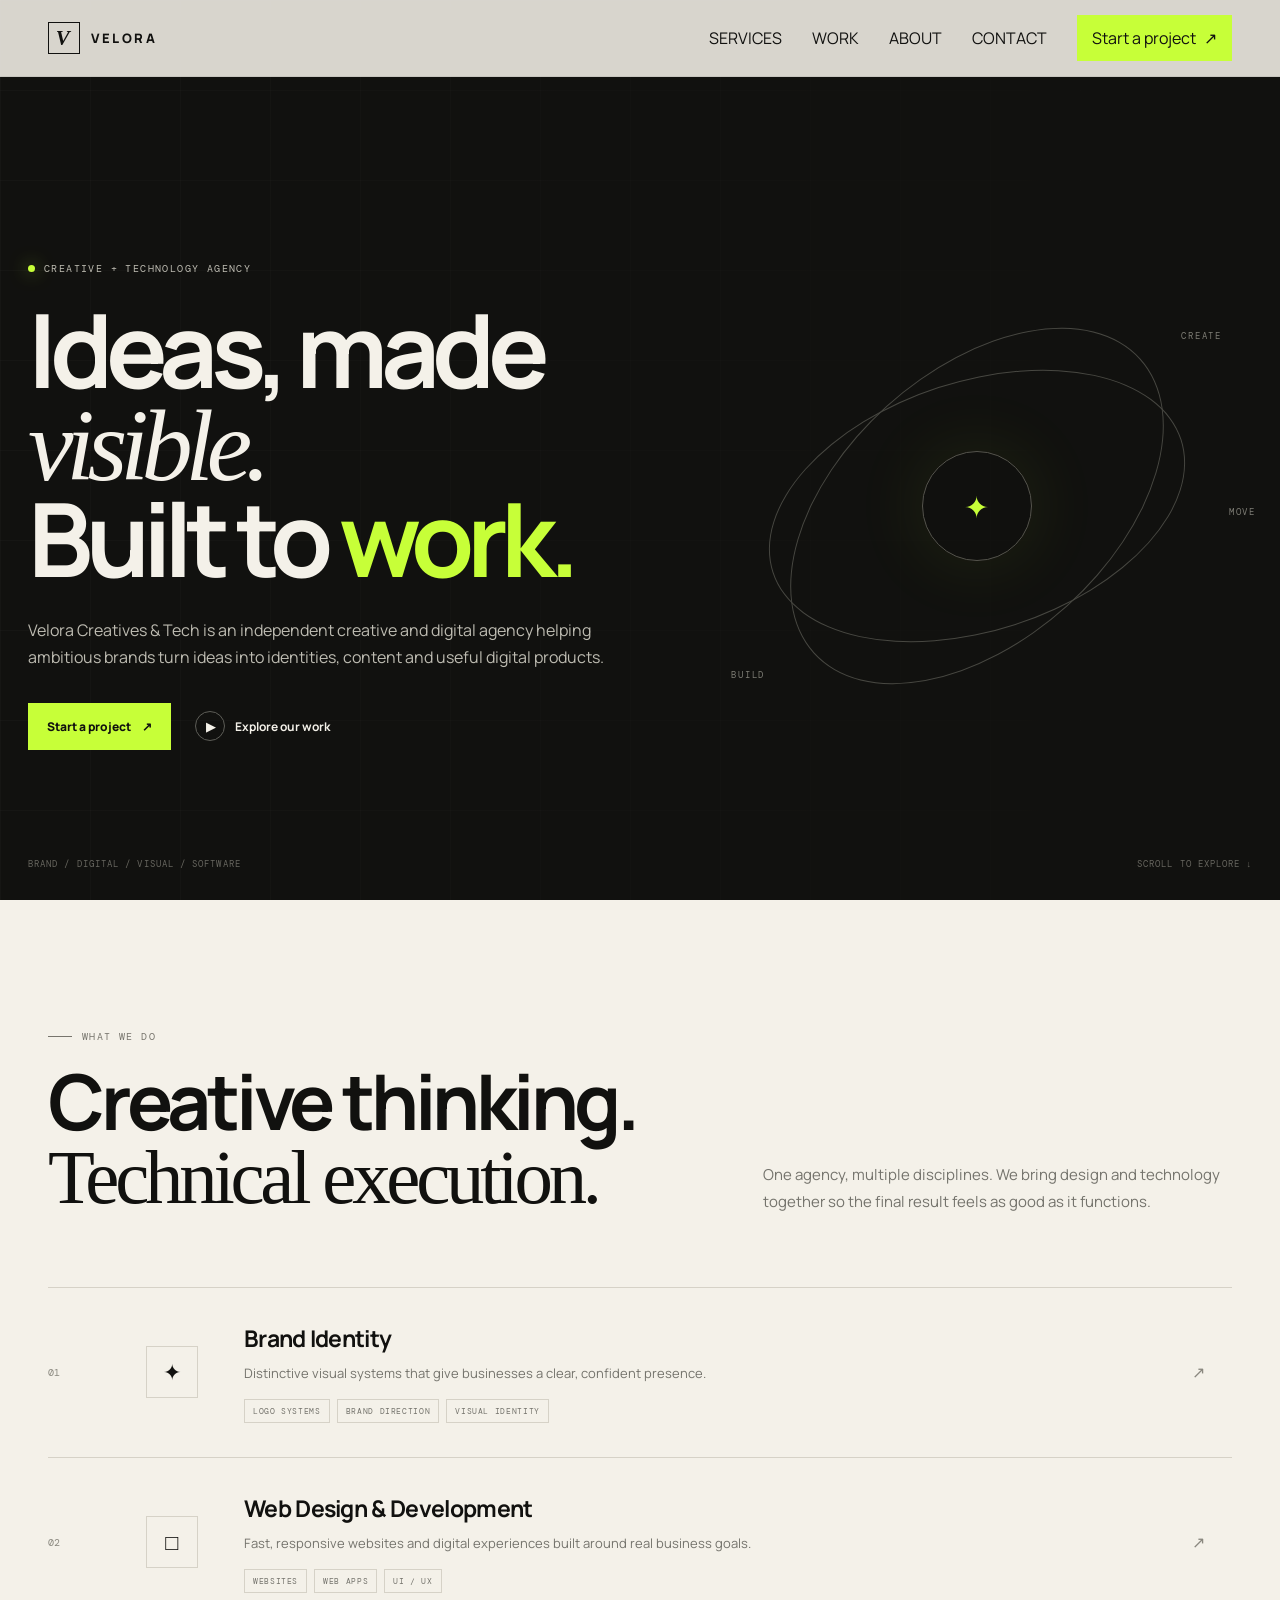
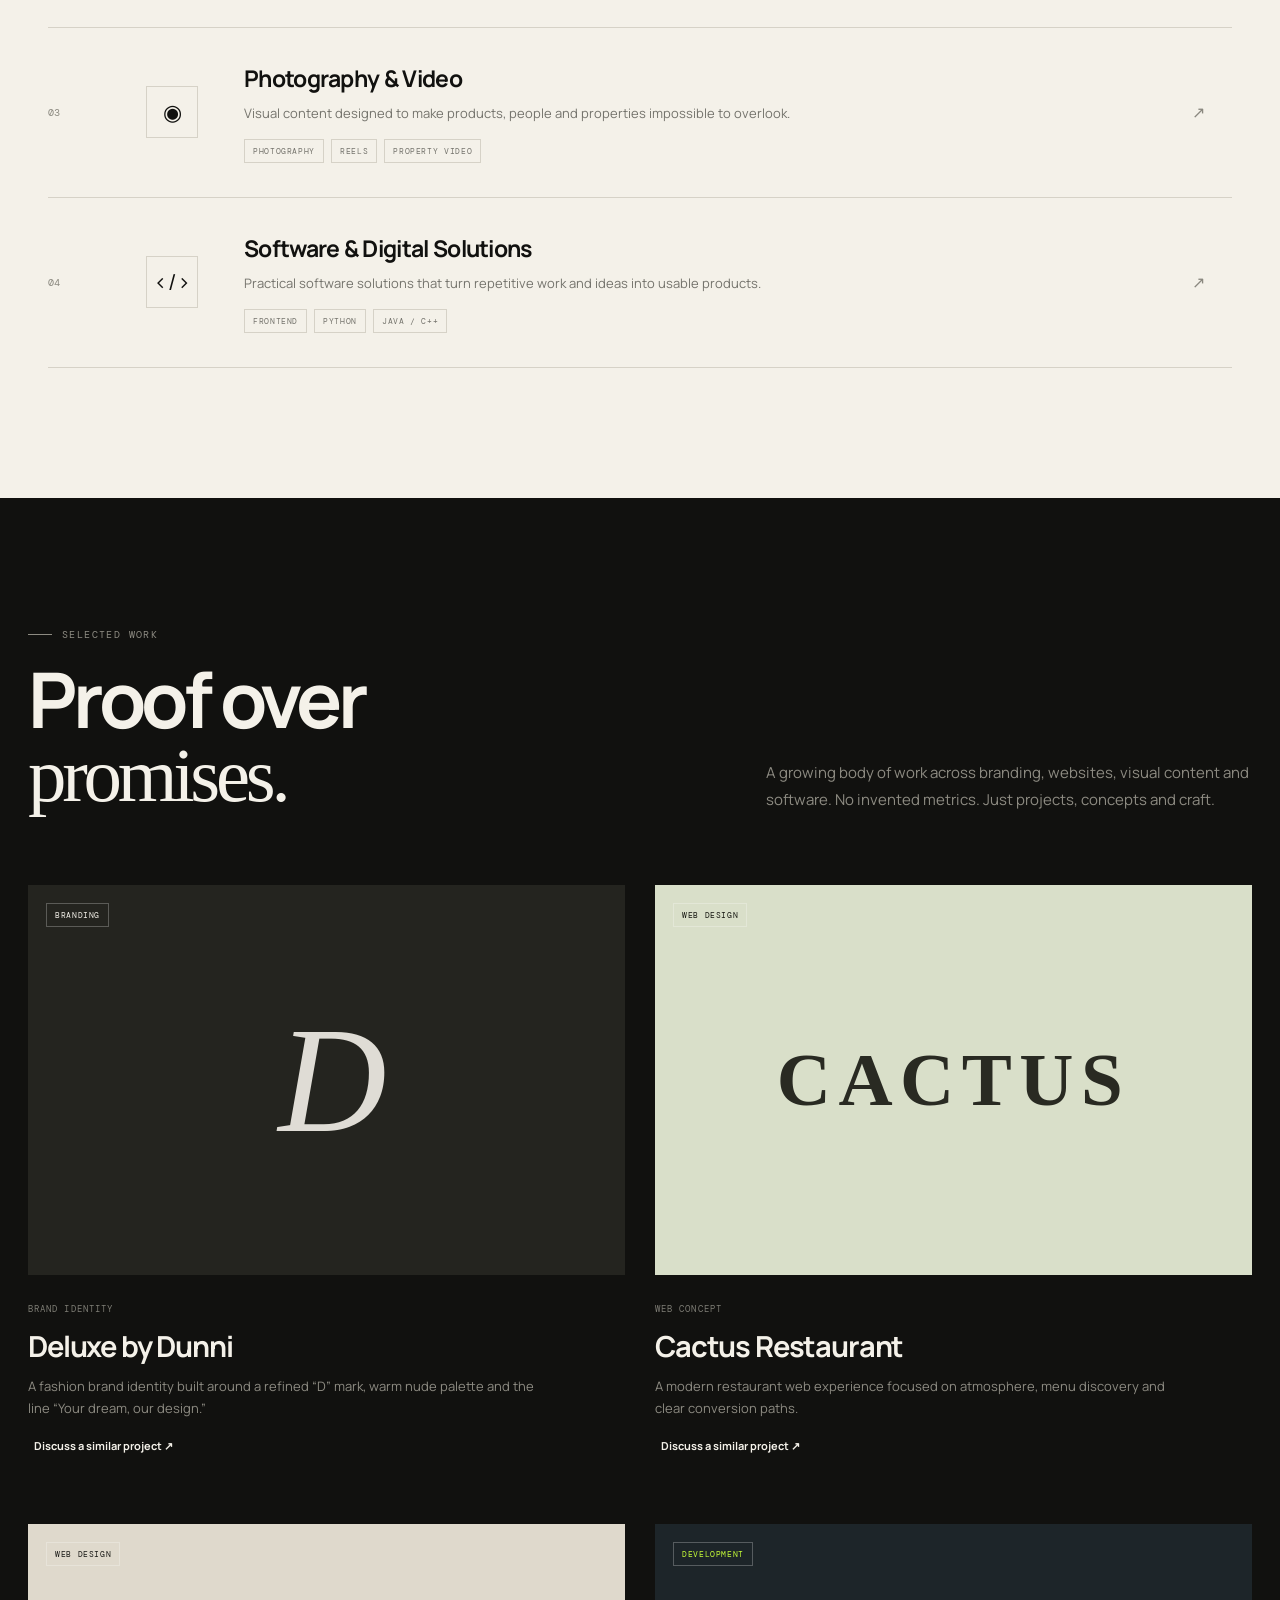
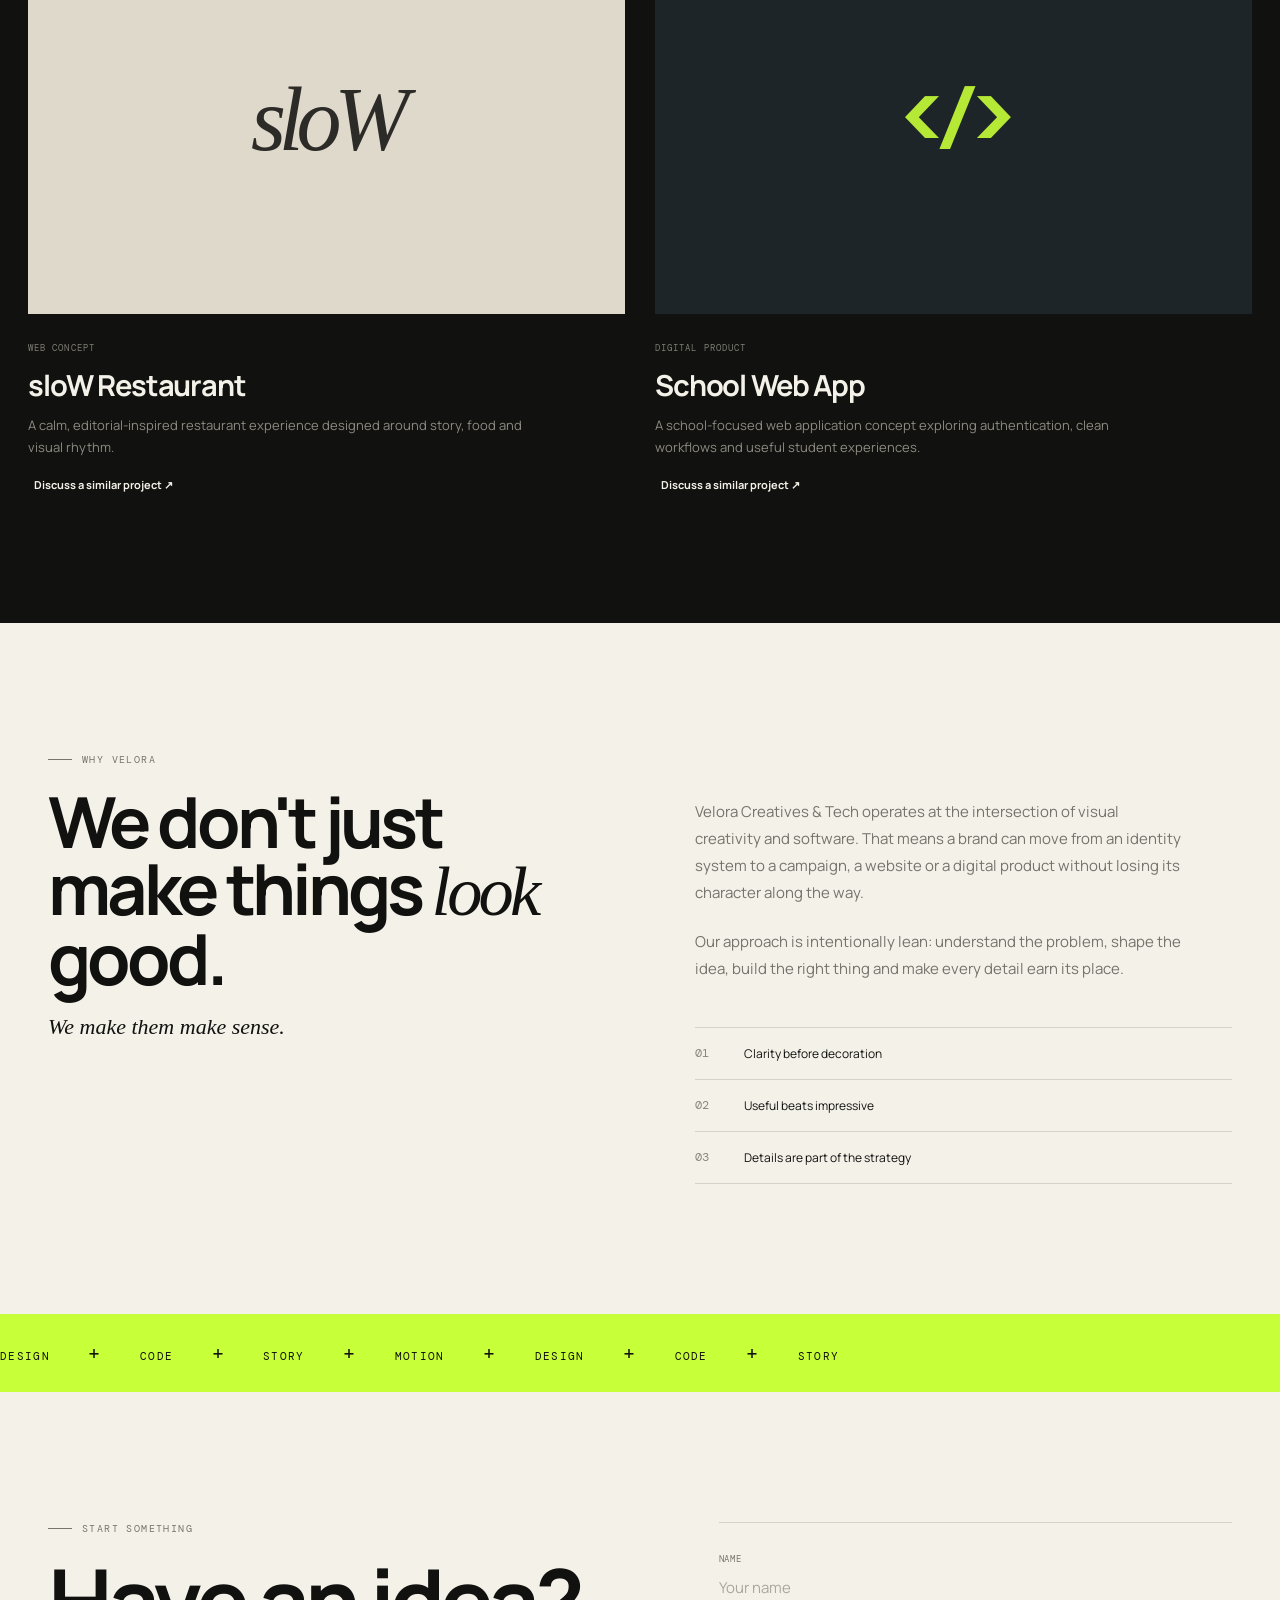
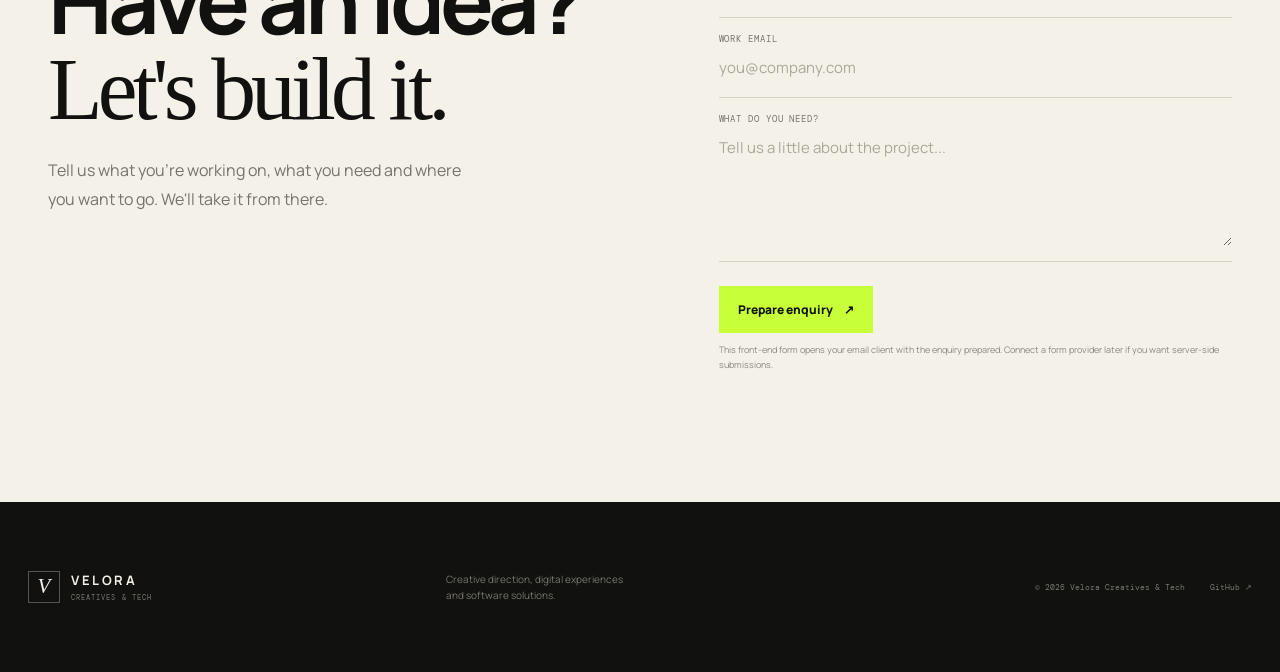
==== index.html @ fe684e00 "Add files via upload" ====
<!doctype html>
<html lang="en">
<head>
<meta charset="utf-8"><meta name="viewport" content="width=device-width,initial-scale=1">
<title>Velora Creatives & Tech — Creative + Digital Agency</title>
<meta name="description" content="Velora Creatives & Tech builds brands, digital experiences, visual content and software that move ideas forward.">
<meta name="theme-color" content="#11110f">
<link rel="icon" href="data:image/svg+xml,%3Csvg xmlns='http://www.w3.org/2000/svg' viewBox='0 0 64 64'%3E%3Crect width='64' height='64' fill='%2311110f'/%3E%3Cpath d='M16 15l16 34 16-34' fill='none' stroke='%23c7ff38' stroke-width='5'/%3E%3C/svg%3E">
<link rel="preconnect" href="https://fonts.googleapis.com"><link rel="preconnect" href="https://fonts.gstatic.com" crossorigin><link href="https://fonts.googleapis.com/css2?family=DM+Mono:wght@400;500&family=Manrope:wght@400;500;600;700;800&display=swap" rel="stylesheet">
<style>
:root{--ink:#11110f;--paper:#f4f1e9;--muted:#74736c;--line:#d6d2c7;--accent:#c7ff38;--serif:Georgia,'Times New Roman',serif}*{box-sizing:border-box}html{scroll-behavior:smooth}body{margin:0;background:var(--paper);color:var(--ink);font-family:Manrope,Arial,sans-serif}button,input,textarea{font:inherit}button{cursor:pointer;border:0;background:none;color:inherit}a{color:inherit;text-decoration:none}.nav-wrap{position:fixed;top:0;left:0;right:0;z-index:20;background:rgba(244,241,233,.88);backdrop-filter:blur(16px);border-bottom:1px solid rgba(17,17,15,.08)}.nav{max-width:1240px;margin:auto;height:76px;padding:0 28px;display:flex;align-items:center;justify-content:space-between}.brand{display:flex;align-items:center;gap:11px;font-size:13px;font-weight:800;letter-spacing:.2em}.brand-mark{width:32px;height:32px;border:1.5px solid var(--ink);display:grid;place-items:center;font-family:var(--serif);font-style:italic;font-size:21px;line-height:1}.nav-links{display:flex;align-items:center;gap:30px}.nav-links button{font-size:12px;font-weight:700;color:#45443f}.nav-links button:hover{color:var(--ink)}.nav-cta{display:flex!important;align-items:center;gap:8px;color:var(--ink)!important;background:var(--accent)!important;padding:12px 15px}.menu{display:none}.hero{min-height:100vh;position:relative;overflow:hidden;padding:160px max(28px,calc((100vw - 1240px)/2)) 48px;display:grid;grid-template-columns:1.1fr .9fr;align-items:center;background:var(--ink);color:var(--paper)}.hero-grid{position:absolute;inset:0;opacity:.14;background-image:linear-gradient(rgba(244,241,233,.16) 1px,transparent 1px),linear-gradient(90deg,rgba(244,241,233,.16) 1px,transparent 1px);background-size:90px 90px;mask-image:linear-gradient(to right,black,transparent)}.hero-copy{position:relative;z-index:2;max-width:740px}.eyebrow,.section-label{font-family:'DM Mono',monospace;text-transform:uppercase;font-size:10px;letter-spacing:.14em}.eyebrow{display:flex;align-items:center;gap:9px;margin-bottom:28px;color:#bdbbb1}.live-dot{width:7px;height:7px;background:var(--accent);border-radius:50%;box-shadow:0 0 18px rgba(199,255,56,.65)}h1{font-size:clamp(58px,8vw,118px);line-height:.9;letter-spacing:-.07em;margin:0;font-weight:700}h1 em{font-family:var(--serif);font-weight:400}.hero h1 span{color:var(--accent)}.hero-copy>p{max-width:590px;color:#bdbbb1;font-size:16px;line-height:1.7;margin:32px 0}.hero-actions{display:flex;align-items:center;gap:24px}.button{display:inline-flex;align-items:center;justify-content:center;gap:11px;padding:15px 19px;font-size:12px;font-weight:800}.button.primary{background:var(--accent);color:var(--ink)}.text-button{display:inline-flex;align-items:center;gap:10px;font-size:12px;font-weight:700}.play{width:30px;height:30px;border:1px solid #5d5d57;border-radius:50%;display:grid;place-items:center}.hero-orbit{height:500px;position:relative;display:grid;place-items:center}.orbit{position:absolute;border:1px solid #474741;border-radius:50%;transform:rotate(-18deg)}.orbit-a{width:430px;height:250px}.orbit-b{width:270px;height:440px;transform:rotate(48deg)}.orbit-core{width:110px;height:110px;border:1px solid #55544c;border-radius:50%;display:grid;place-items:center;color:var(--accent);background:rgba(17,17,15,.5);box-shadow:0 0 80px rgba(199,255,56,.09);font-size:30px}.orbit-word{position:absolute;font-family:'DM Mono';font-size:9px;letter-spacing:.2em;color:#7e7d75}.w1{top:74px;right:30px}.w2{bottom:75px;left:30px}.w3{top:50%;right:-4px}.hero-bottom{position:absolute;bottom:30px;left:max(28px,calc((100vw - 1240px)/2));right:max(28px,calc((100vw - 1240px)/2));display:flex;justify-content:space-between;color:#67665f;font-family:'DM Mono';font-size:9px;text-transform:uppercase;letter-spacing:.12em}.section{max-width:1240px;margin:auto;padding:130px 28px}.section-label{display:flex;align-items:center;gap:10px;color:#77756d;margin-bottom:22px}.section-label span{display:inline-block;width:24px;height:1px;background:currentColor}.section-head{display:grid;grid-template-columns:1.15fr .85fr;gap:80px;align-items:end;margin-bottom:72px}.section h2{font-size:clamp(48px,6vw,82px);line-height:.95;letter-spacing:-.055em;margin:0;font-weight:700}.section h2 span{font-family:var(--serif);font-weight:400}.section-head>p,.about-copy>p{color:var(--muted);font-size:15px;line-height:1.8;max-width:490px;margin:0}.service-list{border-top:1px solid var(--line)}.service{min-height:170px;border-bottom:1px solid var(--line);display:grid;grid-template-columns:70px 70px 1fr 40px;gap:28px;align-items:center;transition:padding .3s ease}.service:hover{padding-left:14px}.service-num{font-family:'DM Mono';font-size:10px;color:#8a887f}.service-icon{width:52px;height:52px;border:1px solid var(--line);display:grid;place-items:center;font-size:22px}.service-main h3{font-size:23px;margin:0 0 9px;letter-spacing:-.03em}.service-main p{font-size:13px;color:var(--muted);margin:0 0 15px;max-width:650px;line-height:1.6}.tags{display:flex;flex-wrap:wrap;gap:7px}.tags span,.project-label{font-family:'DM Mono';font-size:8px;text-transform:uppercase;letter-spacing:.08em;border:1px solid var(--line);padding:6px 8px;color:#74736c}.service-arrow{color:#8a887f}.work{background:var(--ink);color:var(--paper);max-width:none;padding-left:max(28px,calc((100vw - 1240px)/2));padding-right:max(28px,calc((100vw - 1240px)/2))}.work .section-label{color:#8d8b82}.work .section-head>p{color:#8d8b82}.project-grid{display:grid;grid-template-columns:1fr 1fr;gap:70px 30px}.project-visual{height:390px;position:relative;display:grid;place-items:center;overflow:hidden;background:#24241f}.p2 .project-visual{background:#d9dfc9;color:#161711}.p3 .project-visual{background:#dfd9cc;color:#191916}.p4 .project-visual{background:#1d2529;color:var(--accent)}.project-visual-inner{font-size:90px;font-weight:800;letter-spacing:-.08em;opacity:.9}.p1 .project-visual-inner{font-family:var(--serif);font-style:italic;font-weight:400;font-size:150px}.p2 .project-visual-inner{font-family:var(--serif);font-size:75px;letter-spacing:.1em}.p3 .project-visual-inner{font-family:var(--serif);font-weight:400;font-style:italic}.p4 .project-visual-inner{font-family:'DM Mono';font-size:70px}.project-label{position:absolute;left:18px;top:18px;border-color:rgba(255,255,255,.25);color:inherit}.project-info{padding-top:20px}.project-info>span{font-family:'DM Mono';font-size:9px;color:#7e7d75;text-transform:uppercase;letter-spacing:.12em}.project-info h3{font-size:29px;letter-spacing:-.04em;margin:9px 0}.project-info p{color:#8d8b82;max-width:510px;line-height:1.7;font-size:13px;margin:0 0 18px}.project-info button{display:flex;align-items:center;gap:8px;color:var(--paper);font-size:11px;font-weight:700}.about{display:grid;grid-template-columns:1fr 1fr;gap:110px;align-items:start}.about-statement h2{font-size:clamp(45px,5.5vw,75px)}.about-statement h2 i{font-family:var(--serif);font-weight:400}.about-statement>p{font-size:22px;margin:22px 0;font-family:var(--serif);font-style:italic}.about-copy{padding-top:45px}.about-copy>p{margin-bottom:22px}.principles{margin-top:45px;border-top:1px solid var(--line)}.principles div{display:flex;gap:35px;padding:17px 0;border-bottom:1px solid var(--line);font-size:12px}.principles b{font-family:'DM Mono';font-weight:400;color:#89877e}.manifesto{overflow:hidden;background:var(--accent);padding:26px 0}.manifesto-track{white-space:nowrap;font-family:'DM Mono';font-size:11px;letter-spacing:.12em;word-spacing:10px}.manifesto-track span{font-size:20px;margin:0 20px}.contact{display:grid;grid-template-columns:1fr .9fr;gap:100px}.contact h2{font-size:clamp(58px,7vw,98px)}.contact>div>p{color:var(--muted);max-width:440px;line-height:1.8;margin-top:25px}.contact-form{border-top:1px solid var(--line);padding-top:15px}.contact-form label{display:block;font-family:'DM Mono';font-size:9px;text-transform:uppercase;letter-spacing:.1em;color:#77756d;padding:15px 0;border-bottom:1px solid var(--line)}.contact-form input,.contact-form textarea{display:block;width:100%;background:transparent;border:0;outline:0;padding:12px 0 4px;color:var(--ink);font-family:Manrope;font-size:15px;resize:vertical}.contact-form input::placeholder,.contact-form textarea::placeholder{color:#aaa79d}.submit{margin-top:24px}.success{padding:60px 0}.success-icon{width:50px;height:50px;border:1px solid var(--line);display:grid;place-items:center;margin-bottom:25px}.success h3{font-size:26px;margin:0 0 10px}.success p{color:var(--muted);font-size:13px;line-height:1.7;margin-bottom:22px}.footer{background:var(--ink);color:var(--paper);min-height:170px;padding:35px max(28px,calc((100vw - 1240px)/2));display:grid;grid-template-columns:1fr 1fr 1fr;align-items:center;gap:30px}.footer-brand{display:flex;align-items:center;gap:11px}.footer-brand strong{display:block;font-size:13px;letter-spacing:.2em}.footer-brand small{display:block;color:#77756d;font-family:'DM Mono';font-size:7px;letter-spacing:.15em;margin-top:4px}.footer .brand-mark{border-color:#55544d}.footer p{font-size:10px;line-height:1.6;color:#77756d}.footer-right{display:flex;align-items:center;justify-content:flex-end;gap:25px;font-family:'DM Mono';font-size:8px;color:#77756d}.footer-right a{display:grid;place-items:center}.arrow{display:inline-block;transform:translateY(1px)}
@media(max-width:850px){.nav{height:68px}.nav-links{display:none;position:absolute;top:68px;left:0;right:0;background:var(--paper);padding:22px 28px;border-bottom:1px solid var(--line);flex-direction:column;align-items:flex-start;gap:20px}.nav-links.open{display:flex}.menu{display:block;font-size:22px}.hero{grid-template-columns:1fr;padding-top:145px;min-height:850px}.hero-orbit{position:absolute;right:-130px;top:280px;opacity:.65;transform:scale(.7)}.hero-copy{max-width:650px}.hero-bottom{bottom:18px}.section-head,.about,.contact{grid-template-columns:1fr;gap:40px}.section{padding-top:90px;padding-bottom:90px}.service{grid-template-columns:40px 55px 1fr;gap:15px;padding:25px 0}.service-arrow{display:none}.project-grid{grid-template-columns:1fr;gap:50px}.project-visual{height:330px}.footer{grid-template-columns:1fr;gap:20px}.footer-right{justify-content:flex-start}.hero h1{font-size:clamp(58px,15vw,88px)}}
@media(max-width:520px){.hero-copy>p{font-size:14px}.hero-actions{align-items:flex-start;flex-direction:column}.service-main h3{font-size:20px}.service-main p{font-size:12px}.section h2{font-size:48px}.project-visual{height:270px}}
</style></head>
<body>
<header class="nav-wrap"><nav class="nav"><a class="brand" href="#top" aria-label="Velora home"><span class="brand-mark">V</span><span>VELORA</span></a><div class="nav-links" id="navLinks"><a href="#services">SERVICES</a><a href="#work">WORK</a><a href="#about">ABOUT</a><a href="#contact">CONTACT</a><a class="nav-cta" href="#contact">Start a project <span>↗</span></a></div><button class="menu" id="menu" aria-label="Toggle navigation" aria-expanded="false">☰</button></nav></header>
<section id="top" class="hero"><div class="hero-grid"></div><div class="hero-copy"><div class="eyebrow"><span class="live-dot"></span> Creative + technology agency</div><h1>Ideas, made <em>visible.</em><br>Built to <span>work.</span></h1><p>Velora Creatives & Tech is an independent creative and digital agency helping ambitious brands turn ideas into identities, content and useful digital products.</p><div class="hero-actions"><a class="button primary" href="#contact">Start a project <span>↗</span></a><a class="text-button" href="#work"><span class="play">▶</span> Explore our work</a></div></div><div class="hero-orbit" aria-hidden="true"><div class="orbit orbit-a"></div><div class="orbit orbit-b"></div><div class="orbit-core">✦</div><span class="orbit-word w1">CREATE</span><span class="orbit-word w2">BUILD</span><span class="orbit-word w3">MOVE</span></div><div class="hero-bottom"><span>Brand / Digital / Visual / Software</span><span>Scroll to explore ↓</span></div></section>
<section id="services" class="section services"><div class="section-head"><div><div class="section-label"><span></span>What we do</div><h2>Creative thinking.<br><span>Technical execution.</span></h2></div><p>One agency, multiple disciplines. We bring design and technology together so the final result feels as good as it functions.</p></div><div class="service-list"><article class="service"><div class="service-num">01</div><div class="service-icon">✦</div><div class="service-main"><h3>Brand Identity</h3><p>Distinctive visual systems that give businesses a clear, confident presence.</p><div class="tags"><span>Logo systems</span><span>Brand direction</span><span>Visual identity</span></div></div><span class="service-arrow">↗</span></article><article class="service"><div class="service-num">02</div><div class="service-icon">□</div><div class="service-main"><h3>Web Design & Development</h3><p>Fast, responsive websites and digital experiences built around real business goals.</p><div class="tags"><span>Websites</span><span>Web apps</span><span>UI / UX</span></div></div><span class="service-arrow">↗</span></article><article class="service"><div class="service-num">03</div><div class="service-icon">◉</div><div class="service-main"><h3>Photography & Video</h3><p>Visual content designed to make products, people and properties impossible to overlook.</p><div class="tags"><span>Photography</span><span>Reels</span><span>Property video</span></div></div><span class="service-arrow">↗</span></article><article class="service"><div class="service-num">04</div><div class="service-icon">&lt;/&gt;</div><div class="service-main"><h3>Software & Digital Solutions</h3><p>Practical software solutions that turn repetitive work and ideas into usable products.</p><div class="tags"><span>Frontend</span><span>Python</span><span>Java / C++</span></div></div><span class="service-arrow">↗</span></article></div></section>
<section id="work" class="section work"><div class="section-head"><div><div class="section-label"><span></span>Selected work</div><h2>Proof over<br><span>promises.</span></h2></div><p>A growing body of work across branding, websites, visual content and software. No invented metrics. Just projects, concepts and craft.</p></div><div class="project-grid"><article class="project p1"><div class="project-visual"><div class="project-visual-inner">D</div><span class="project-label">Branding</span></div><div class="project-info"><span>Brand Identity</span><h3>Deluxe by Dunni</h3><p>A fashion brand identity built around a refined “D” mark, warm nude palette and the line “Your dream, our design.”</p><button data-contact>Discuss a similar project ↗</button></div></article><article class="project p2"><div class="project-visual"><div class="project-visual-inner">CACTUS</div><span class="project-label">Web design</span></div><div class="project-info"><span>Web Concept</span><h3>Cactus Restaurant</h3><p>A modern restaurant web experience focused on atmosphere, menu discovery and clear conversion paths.</p><button data-contact>Discuss a similar project ↗</button></div></article><article class="project p3"><div class="project-visual"><div class="project-visual-inner">sloW</div><span class="project-label">Web design</span></div><div class="project-info"><span>Web Concept</span><h3>sloW Restaurant</h3><p>A calm, editorial-inspired restaurant experience designed around story, food and visual rhythm.</p><button data-contact>Discuss a similar project ↗</button></div></article><article class="project p4"><div class="project-visual"><div class="project-visual-inner">&lt;/&gt;</div><span class="project-label">Development</span></div><div class="project-info"><span>Digital Product</span><h3>School Web App</h3><p>A school-focused web application concept exploring authentication, clean workflows and useful student experiences.</p><button data-contact>Discuss a similar project ↗</button></div></article></div></section>
<section id="about" class="section about"><div class="about-statement"><div class="section-label"><span></span>Why Velora</div><h2>We don't just make things <i>look</i> good.</h2><p>We make them make sense.</p></div><div class="about-copy"><p>Velora Creatives & Tech operates at the intersection of visual creativity and software. That means a brand can move from an identity system to a campaign, a website or a digital product without losing its character along the way.</p><p>Our approach is intentionally lean: understand the problem, shape the idea, build the right thing and make every detail earn its place.</p><div class="principles"><div><b>01</b><span>Clarity before decoration</span></div><div><b>02</b><span>Useful beats impressive</span></div><div><b>03</b><span>Details are part of the strategy</span></div></div></div></section>
<section class="manifesto"><div class="manifesto-track">DESIGN <span>+</span> CODE <span>+</span> STORY <span>+</span> MOTION <span>+</span> DESIGN <span>+</span> CODE <span>+</span> STORY</div></section>
<section id="contact" class="section contact"><div><div class="section-label"><span></span>Start something</div><h2>Have an idea?<br><span>Let's build it.</span></h2><p>Tell us what you're working on, what you need and where you want to go. We'll take it from there.</p></div><form class="contact-form" id="contactForm"><label>Name<input required name="name" placeholder="Your name"></label><label>Work email<input required type="email" name="email" placeholder="you@company.com"></label><label>What do you need?<textarea required name="message" rows="5" placeholder="Tell us a little about the project..."></textarea></label><button class="button primary submit" type="submit">Prepare enquiry <span>↗</span></button><small style="display:block;color:#8b8980;font-size:9px;line-height:1.6;margin-top:10px">This front-end form opens your email client with the enquiry prepared. Connect a form provider later if you want server-side submissions.</small></form></section>
<footer class="footer"><div class="footer-brand"><span class="brand-mark">V</span><div><strong>VELORA</strong><small>CREATIVES & TECH</small></div></div><p>Creative direction, digital experiences<br>and software solutions.</p><div class="footer-right"><span>© 2026 Velora Creatives & Tech</span><a href="https://github.com" target="_blank" rel="noreferrer" aria-label="GitHub">GitHub ↗</a></div></footer>
<script>const menu=document.getElementById('menu'),nav=document.getElementById('navLinks');menu.addEventListener('click',()=>{const open=nav.classList.toggle('open');menu.setAttribute('aria-expanded',open)});nav.querySelectorAll('a').forEach(a=>a.addEventListener('click',()=>nav.classList.remove('open')));document.querySelectorAll('[data-contact]').forEach(b=>b.addEventListener('click',()=>document.getElementById('contact').scrollIntoView({behavior:'smooth'})));document.getElementById('contactForm').addEventListener('submit',e=>{e.preventDefault();const d=new FormData(e.currentTarget);const subject=encodeURIComponent('Project enquiry — Velora Creatives & Tech');const body=encodeURIComponent(`Name: ${d.get('name')}\nEmail: ${d.get('email')}\n\nProject:\n${d.get('message')}`);window.location.href=`mailto:?subject=${subject}&body=${body}`});</script>
</body></html>
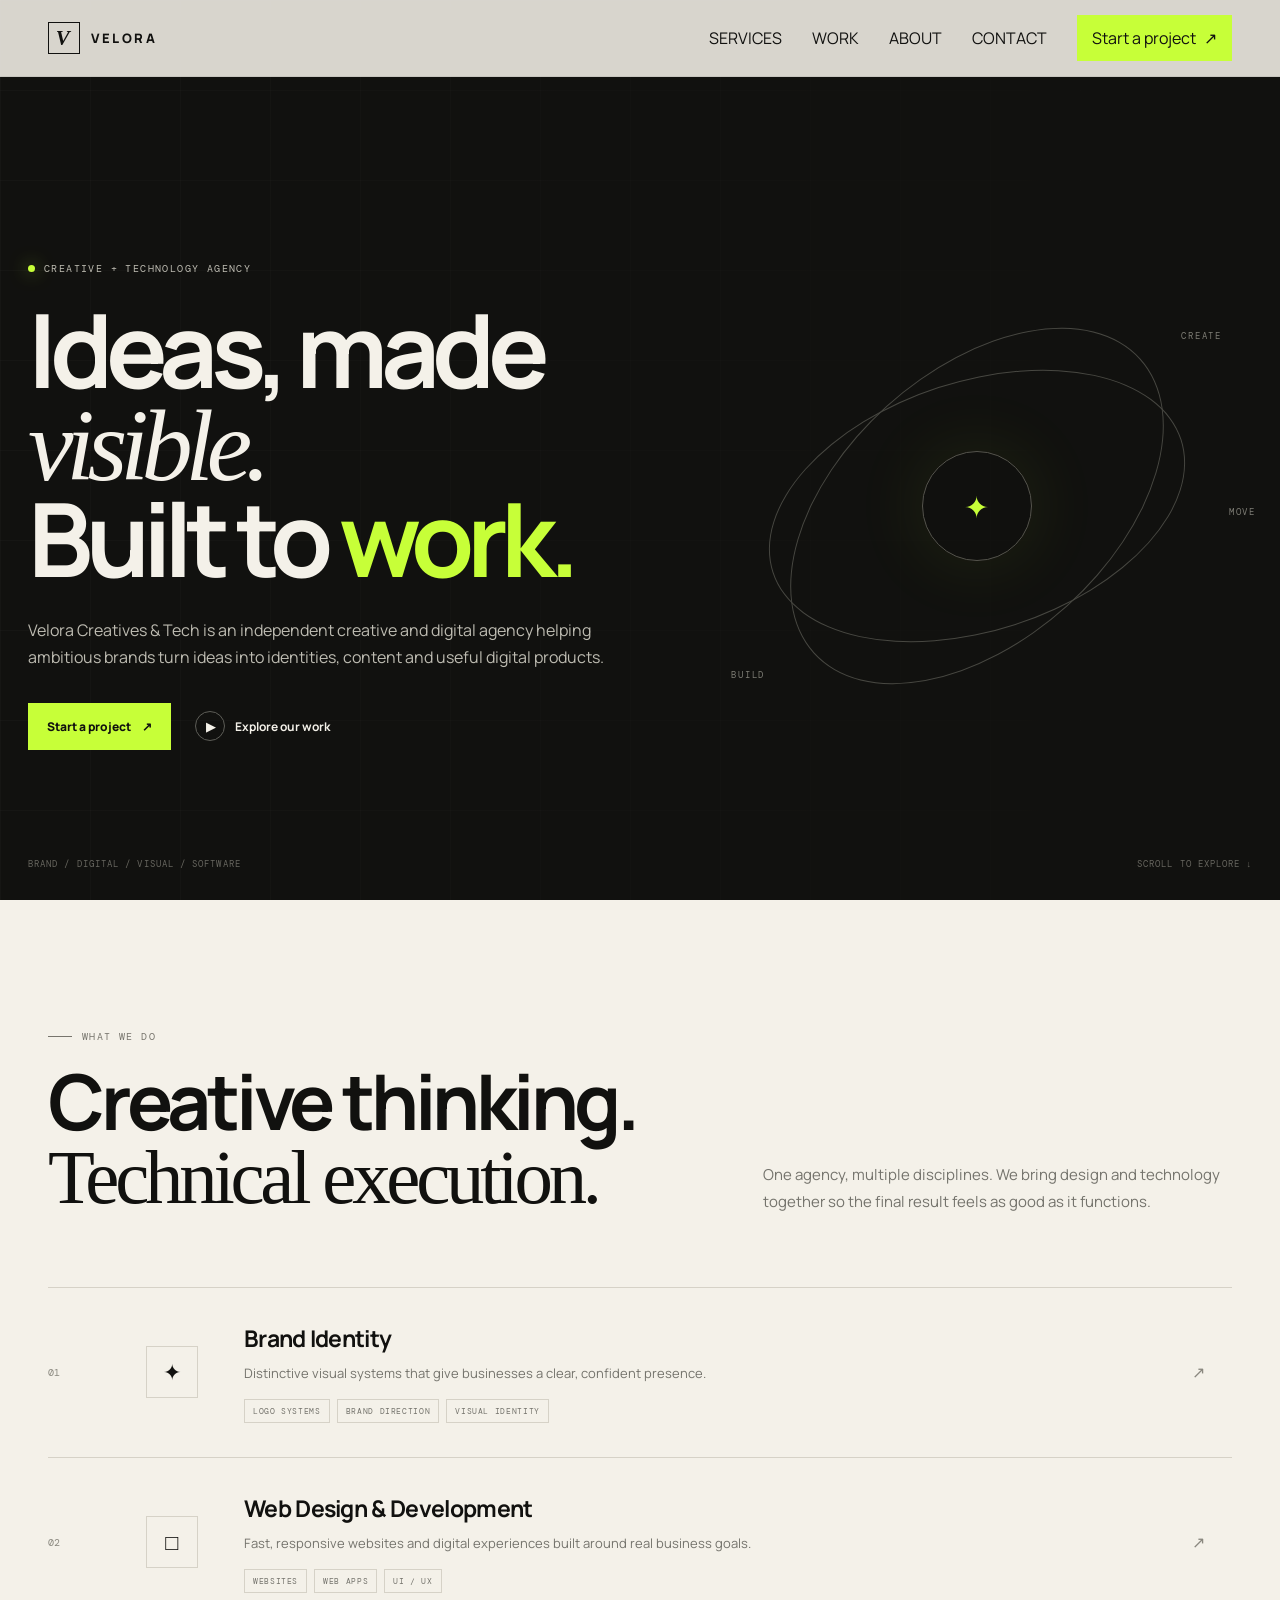
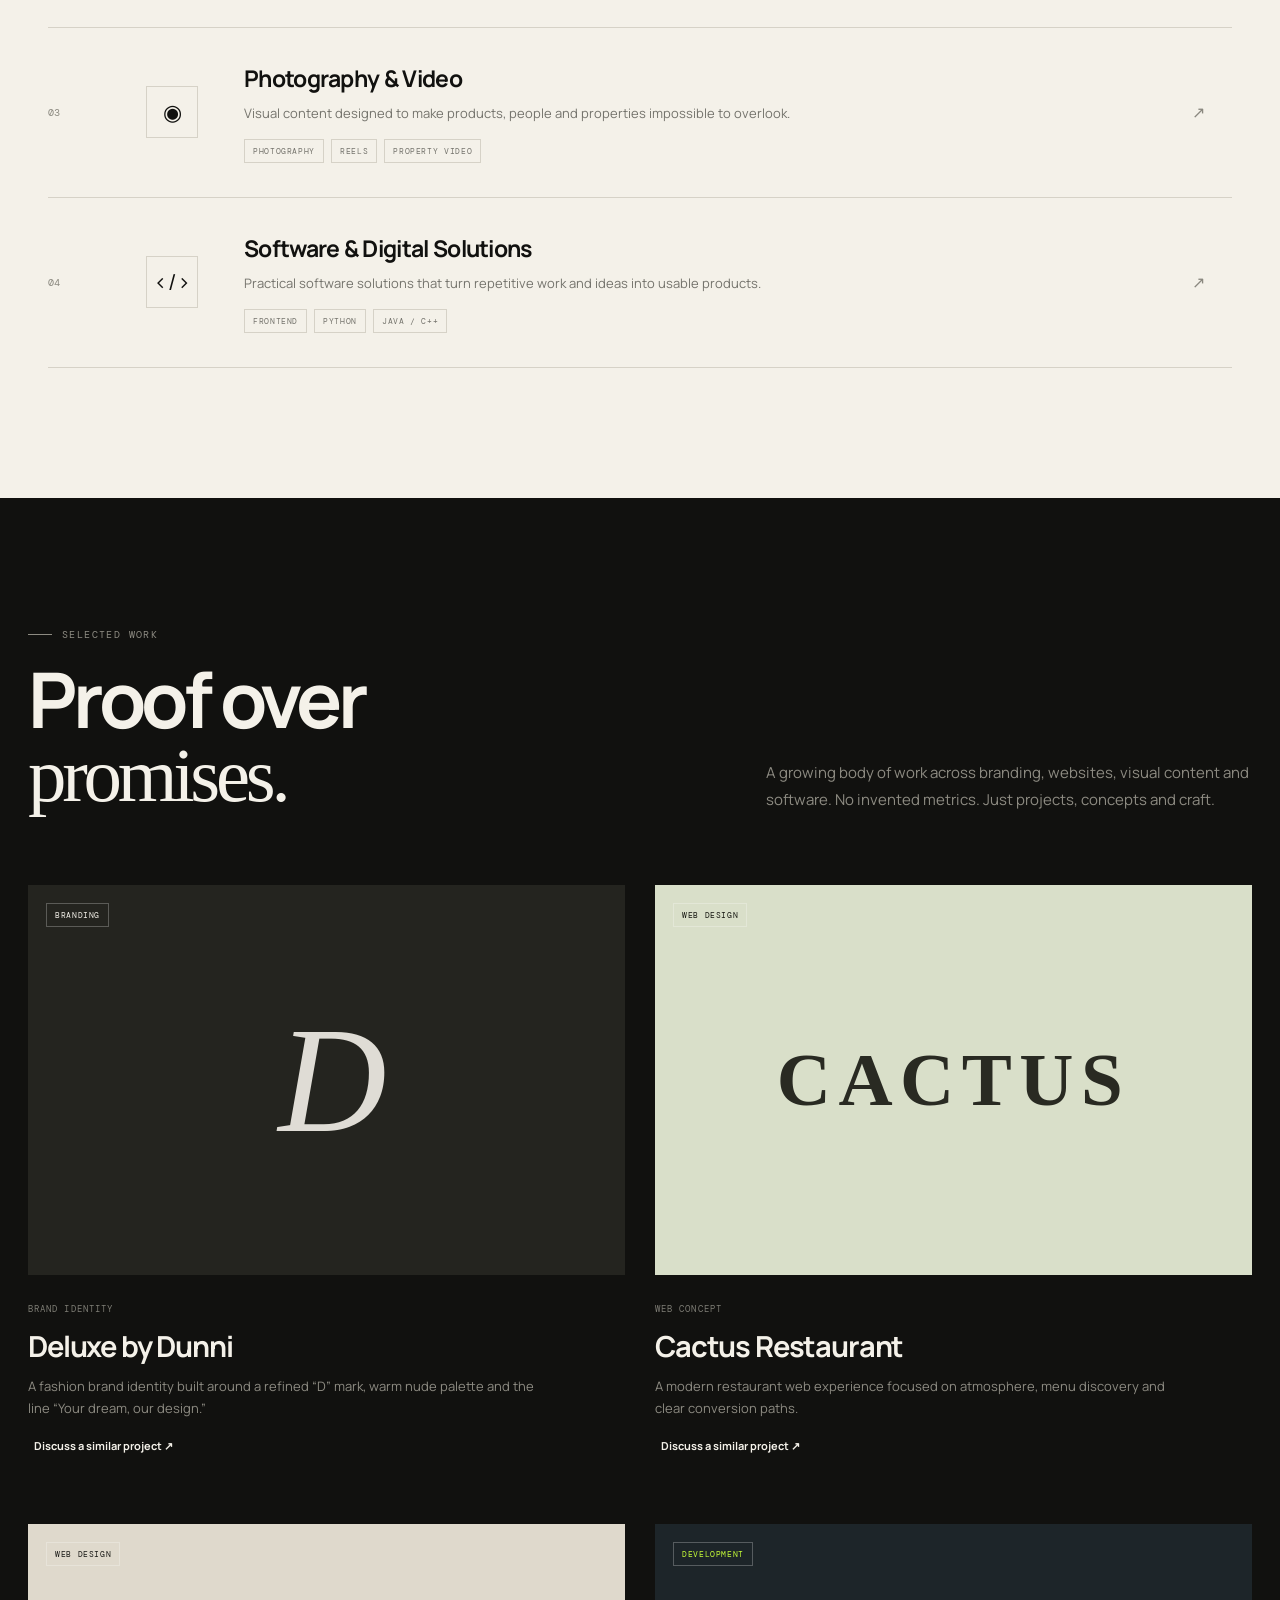
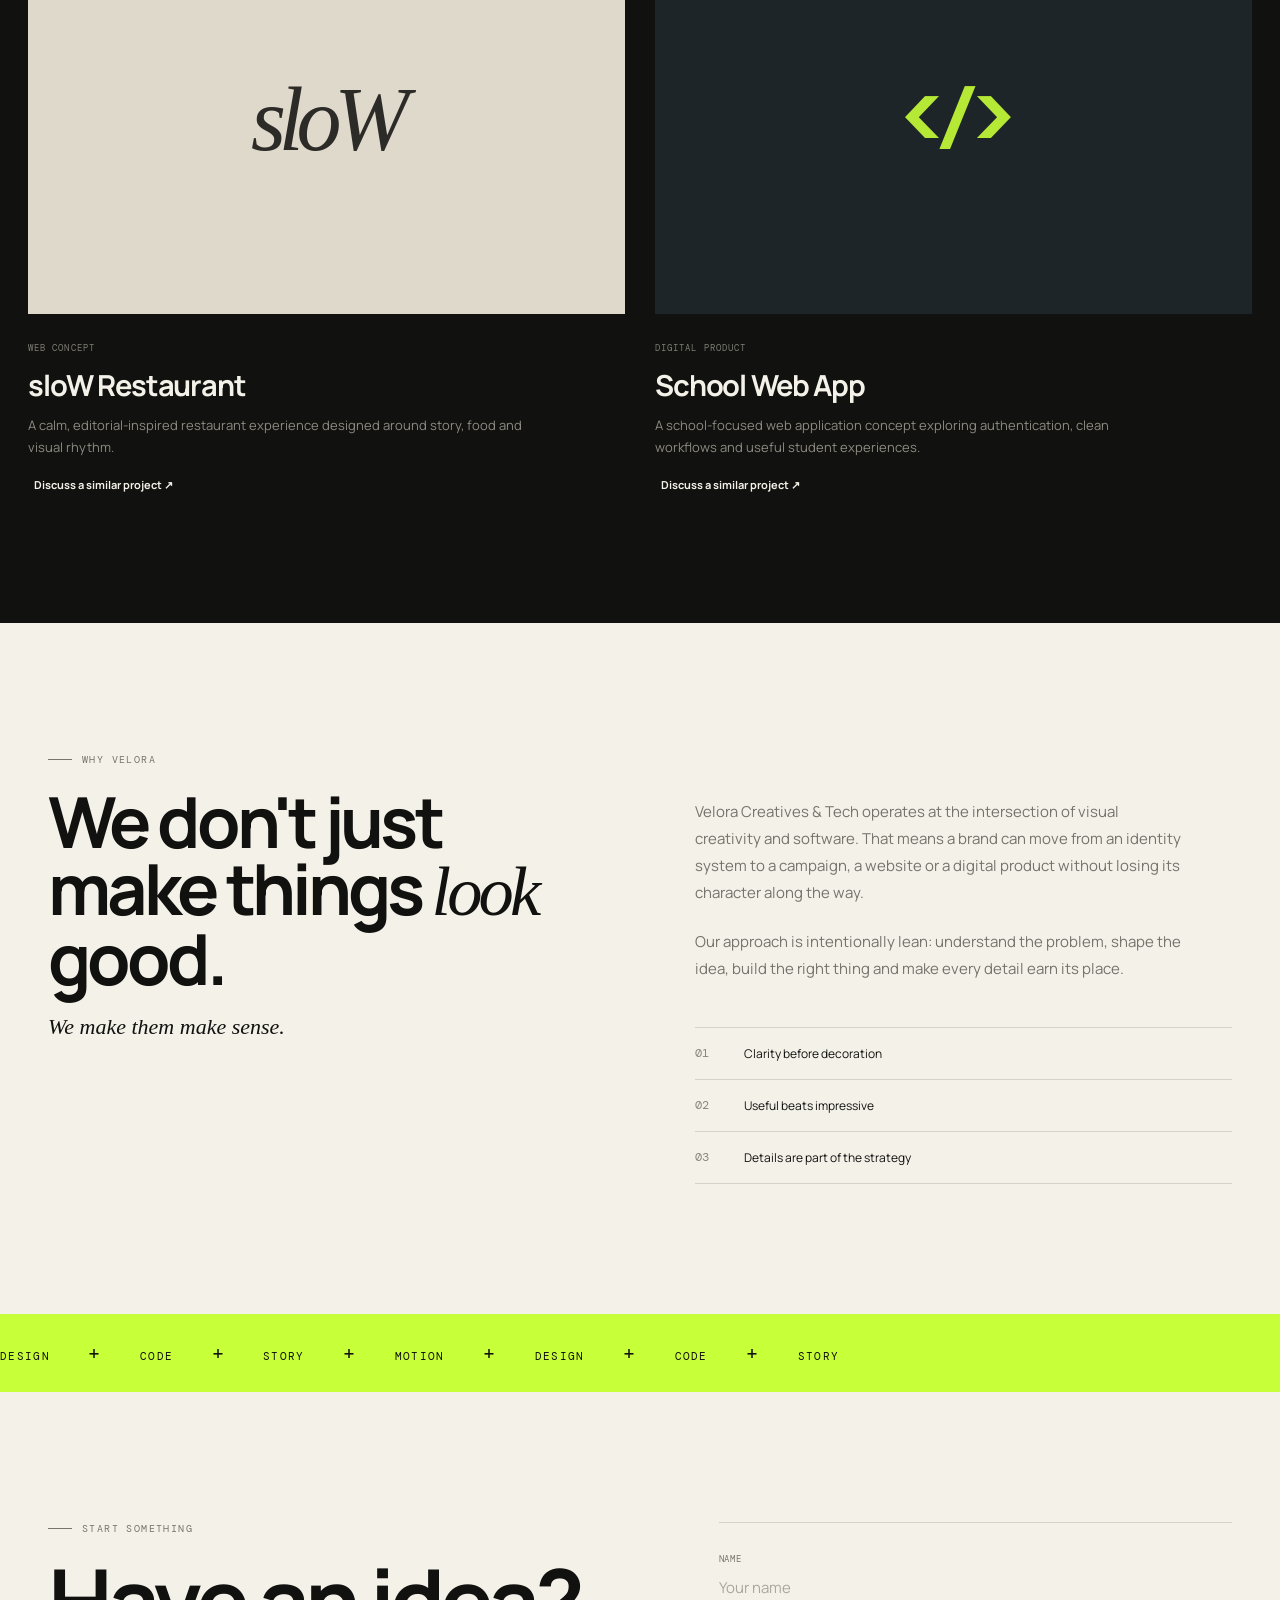
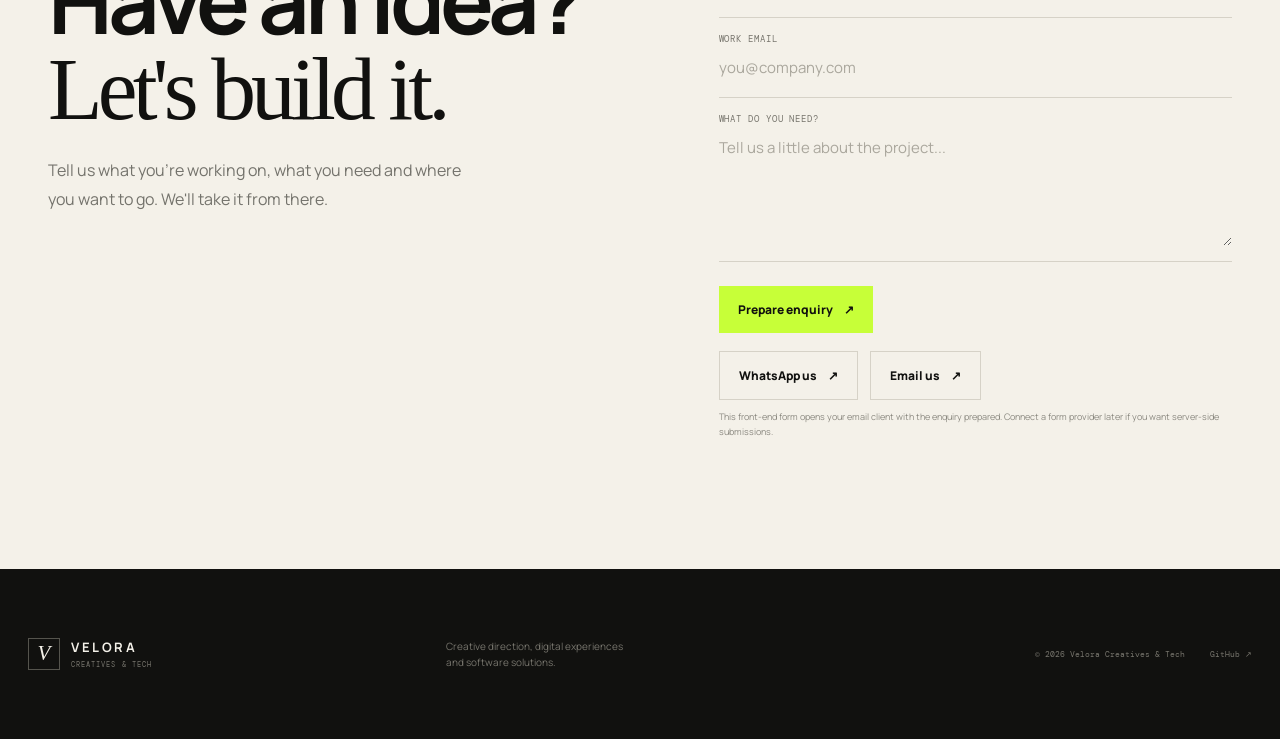
==== commit 783df28a: "Add files via upload" ====
--- a/index.html
+++ b/index.html
@@ -19,7 +19,7 @@
 <section id="work" class="section work"><div class="section-head"><div><div class="section-label"><span></span>Selected work</div><h2>Proof over<br><span>promises.</span></h2></div><p>A growing body of work across branding, websites, visual content and software. No invented metrics. Just projects, concepts and craft.</p></div><div class="project-grid"><article class="project p1"><div class="project-visual"><div class="project-visual-inner">D</div><span class="project-label">Branding</span></div><div class="project-info"><span>Brand Identity</span><h3>Deluxe by Dunni</h3><p>A fashion brand identity built around a refined “D” mark, warm nude palette and the line “Your dream, our design.”</p><button data-contact>Discuss a similar project ↗</button></div></article><article class="project p2"><div class="project-visual"><div class="project-visual-inner">CACTUS</div><span class="project-label">Web design</span></div><div class="project-info"><span>Web Concept</span><h3>Cactus Restaurant</h3><p>A modern restaurant web experience focused on atmosphere, menu discovery and clear conversion paths.</p><button data-contact>Discuss a similar project ↗</button></div></article><article class="project p3"><div class="project-visual"><div class="project-visual-inner">sloW</div><span class="project-label">Web design</span></div><div class="project-info"><span>Web Concept</span><h3>sloW Restaurant</h3><p>A calm, editorial-inspired restaurant experience designed around story, food and visual rhythm.</p><button data-contact>Discuss a similar project ↗</button></div></article><article class="project p4"><div class="project-visual"><div class="project-visual-inner">&lt;/&gt;</div><span class="project-label">Development</span></div><div class="project-info"><span>Digital Product</span><h3>School Web App</h3><p>A school-focused web application concept exploring authentication, clean workflows and useful student experiences.</p><button data-contact>Discuss a similar project ↗</button></div></article></div></section>
 <section id="about" class="section about"><div class="about-statement"><div class="section-label"><span></span>Why Velora</div><h2>We don't just make things <i>look</i> good.</h2><p>We make them make sense.</p></div><div class="about-copy"><p>Velora Creatives & Tech operates at the intersection of visual creativity and software. That means a brand can move from an identity system to a campaign, a website or a digital product without losing its character along the way.</p><p>Our approach is intentionally lean: understand the problem, shape the idea, build the right thing and make every detail earn its place.</p><div class="principles"><div><b>01</b><span>Clarity before decoration</span></div><div><b>02</b><span>Useful beats impressive</span></div><div><b>03</b><span>Details are part of the strategy</span></div></div></div></section>
 <section class="manifesto"><div class="manifesto-track">DESIGN <span>+</span> CODE <span>+</span> STORY <span>+</span> MOTION <span>+</span> DESIGN <span>+</span> CODE <span>+</span> STORY</div></section>
-<section id="contact" class="section contact"><div><div class="section-label"><span></span>Start something</div><h2>Have an idea?<br><span>Let's build it.</span></h2><p>Tell us what you're working on, what you need and where you want to go. We'll take it from there.</p></div><form class="contact-form" id="contactForm"><label>Name<input required name="name" placeholder="Your name"></label><label>Work email<input required type="email" name="email" placeholder="you@company.com"></label><label>What do you need?<textarea required name="message" rows="5" placeholder="Tell us a little about the project..."></textarea></label><button class="button primary submit" type="submit">Prepare enquiry <span>↗</span></button><small style="display:block;color:#8b8980;font-size:9px;line-height:1.6;margin-top:10px">This front-end form opens your email client with the enquiry prepared. Connect a form provider later if you want server-side submissions.</small></form></section>
+<section id="contact" class="section contact"><div><div class="section-label"><span></span>Start something</div><h2>Have an idea?<br><span>Let's build it.</span></h2><p>Tell us what you're working on, what you need and where you want to go. We'll take it from there.</p></div><form class="contact-form" id="contactForm"><label>Name<input required name="name" placeholder="Your name"></label><label>Work email<input required type="email" name="email" placeholder="you@company.com"></label><label>What do you need?<textarea required name="message" rows="5" placeholder="Tell us a little about the project..."></textarea></label><button class="button primary submit" type="submit">Prepare enquiry <span>↗</span></button><div style="display:flex;flex-wrap:wrap;gap:12px;margin-top:18px"><a class="button" style="border:1px solid var(--line)" href="https://wa.me/2347065787132?text=Hello%20Velora%20Creatives%20%26%20Tech%2C%20I%27d%20like%20to%20discuss%20a%20project." target="_blank" rel="noopener">WhatsApp us <span>↗</span></a><a class="button" style="border:1px solid var(--line)" href="mailto:solutionolukayode@gmail.com">Email us <span>↗</span></a></div><small style="display:block;color:#8b8980;font-size:9px;line-height:1.6;margin-top:10px">This front-end form opens your email client with the enquiry prepared. Connect a form provider later if you want server-side submissions.</small></form></section>
 <footer class="footer"><div class="footer-brand"><span class="brand-mark">V</span><div><strong>VELORA</strong><small>CREATIVES & TECH</small></div></div><p>Creative direction, digital experiences<br>and software solutions.</p><div class="footer-right"><span>© 2026 Velora Creatives & Tech</span><a href="https://github.com" target="_blank" rel="noreferrer" aria-label="GitHub">GitHub ↗</a></div></footer>
-<script>const menu=document.getElementById('menu'),nav=document.getElementById('navLinks');menu.addEventListener('click',()=>{const open=nav.classList.toggle('open');menu.setAttribute('aria-expanded',open)});nav.querySelectorAll('a').forEach(a=>a.addEventListener('click',()=>nav.classList.remove('open')));document.querySelectorAll('[data-contact]').forEach(b=>b.addEventListener('click',()=>document.getElementById('contact').scrollIntoView({behavior:'smooth'})));document.getElementById('contactForm').addEventListener('submit',e=>{e.preventDefault();const d=new FormData(e.currentTarget);const subject=encodeURIComponent('Project enquiry — Velora Creatives & Tech');const body=encodeURIComponent(`Name: ${d.get('name')}\nEmail: ${d.get('email')}\n\nProject:\n${d.get('message')}`);window.location.href=`mailto:?subject=${subject}&body=${body}`});</script>
+<script>const menu=document.getElementById('menu'),nav=document.getElementById('navLinks');menu.addEventListener('click',()=>{const open=nav.classList.toggle('open');menu.setAttribute('aria-expanded',open)});nav.querySelectorAll('a').forEach(a=>a.addEventListener('click',()=>nav.classList.remove('open')));document.querySelectorAll('[data-contact]').forEach(b=>b.addEventListener('click',()=>document.getElementById('contact').scrollIntoView({behavior:'smooth'})));document.getElementById('contactForm').addEventListener('submit',e=>{e.preventDefault();const d=new FormData(e.currentTarget);const subject=encodeURIComponent('Project enquiry — Velora Creatives & Tech');const body=encodeURIComponent(`Name: ${d.get('name')}\nEmail: ${d.get('email')}\n\nProject:\n${d.get('message')}`);window.location.href=`mailto:solutionolukayode@gmail.com?subject=${subject}&body=${body}`});</script>
 </body></html>
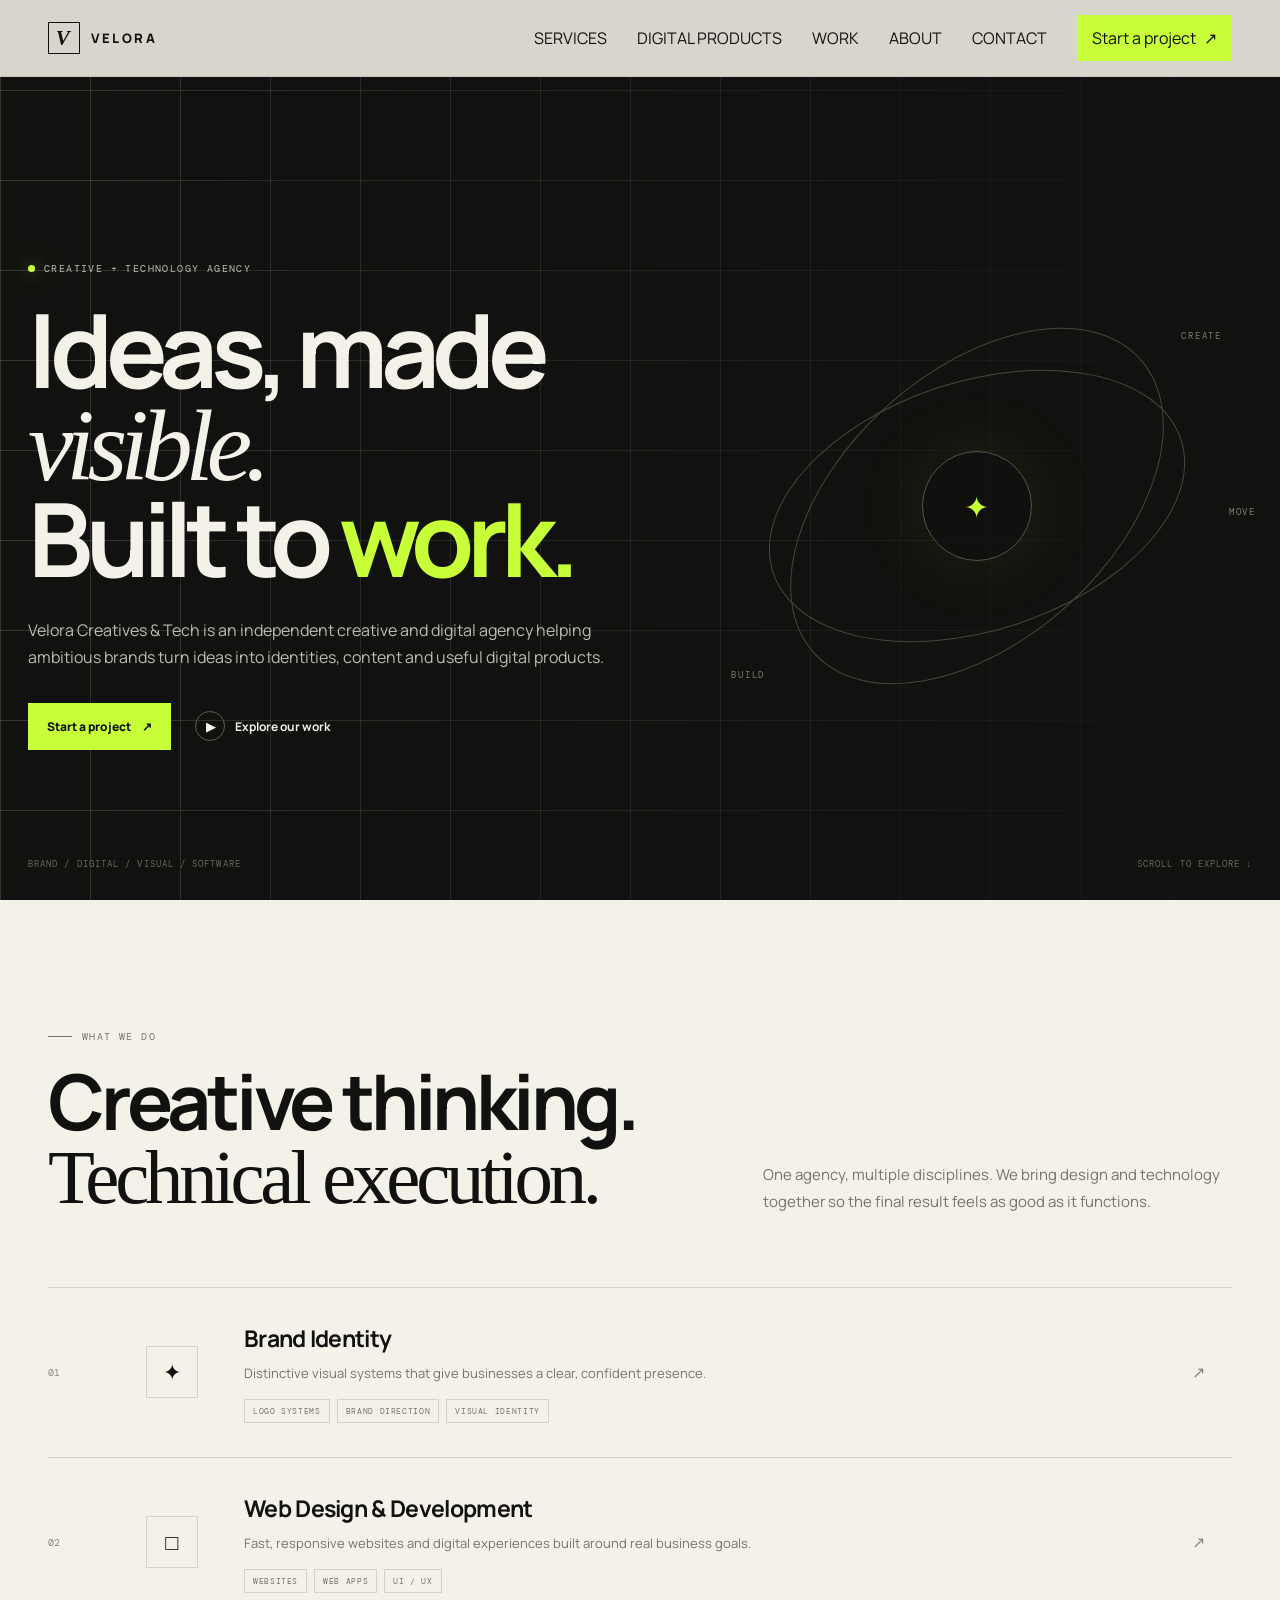
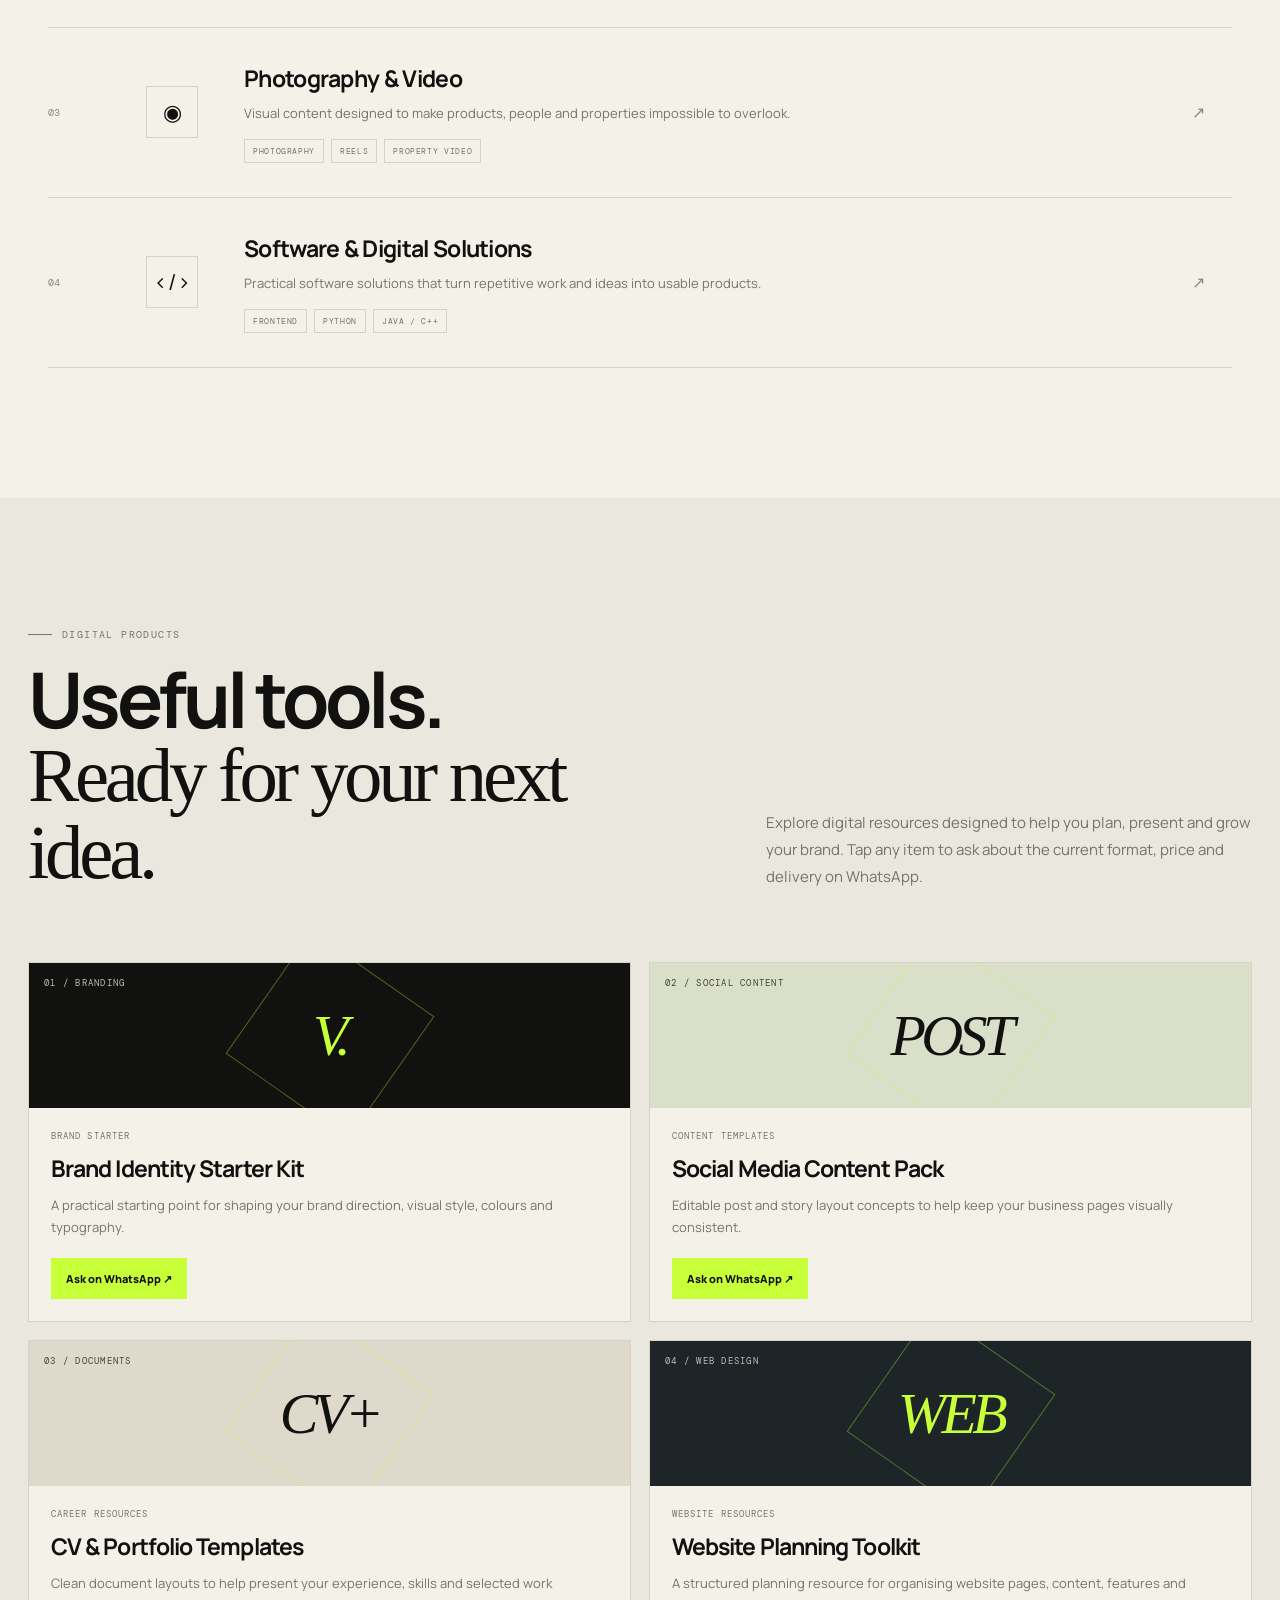
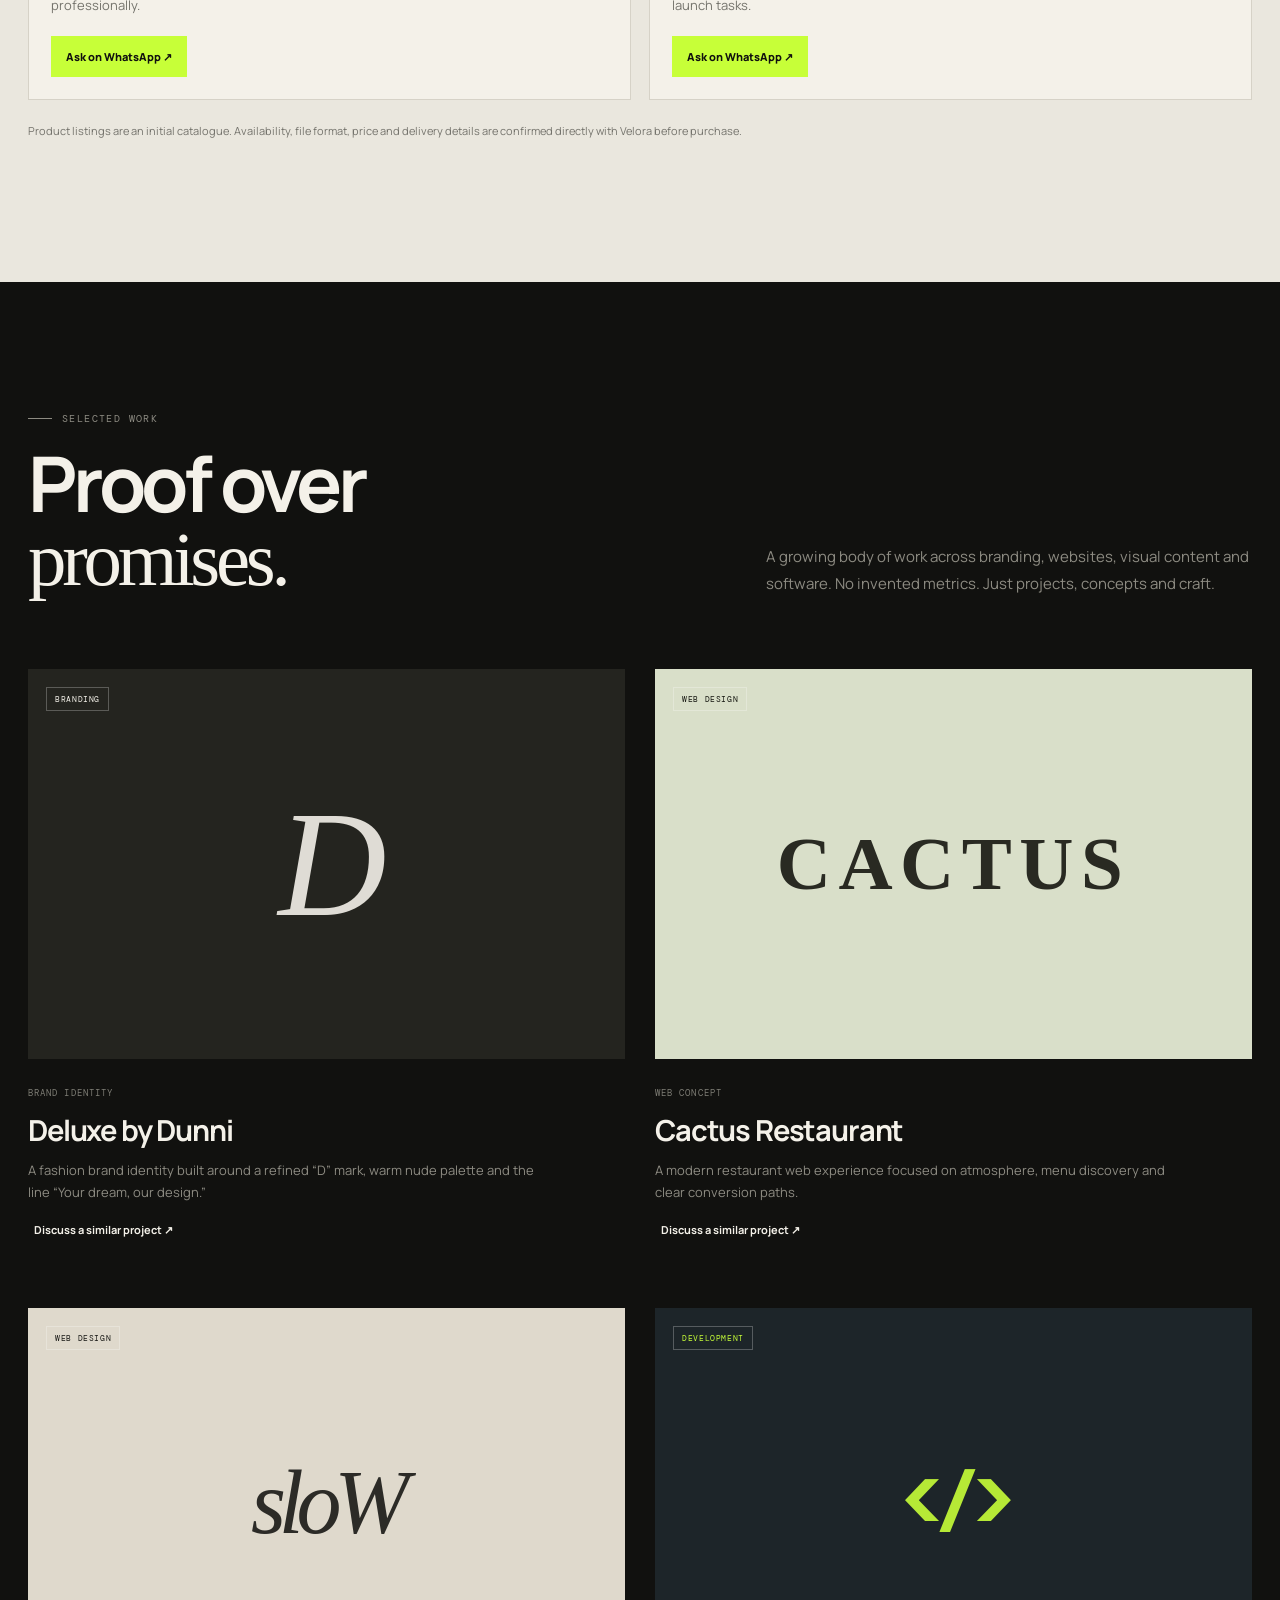
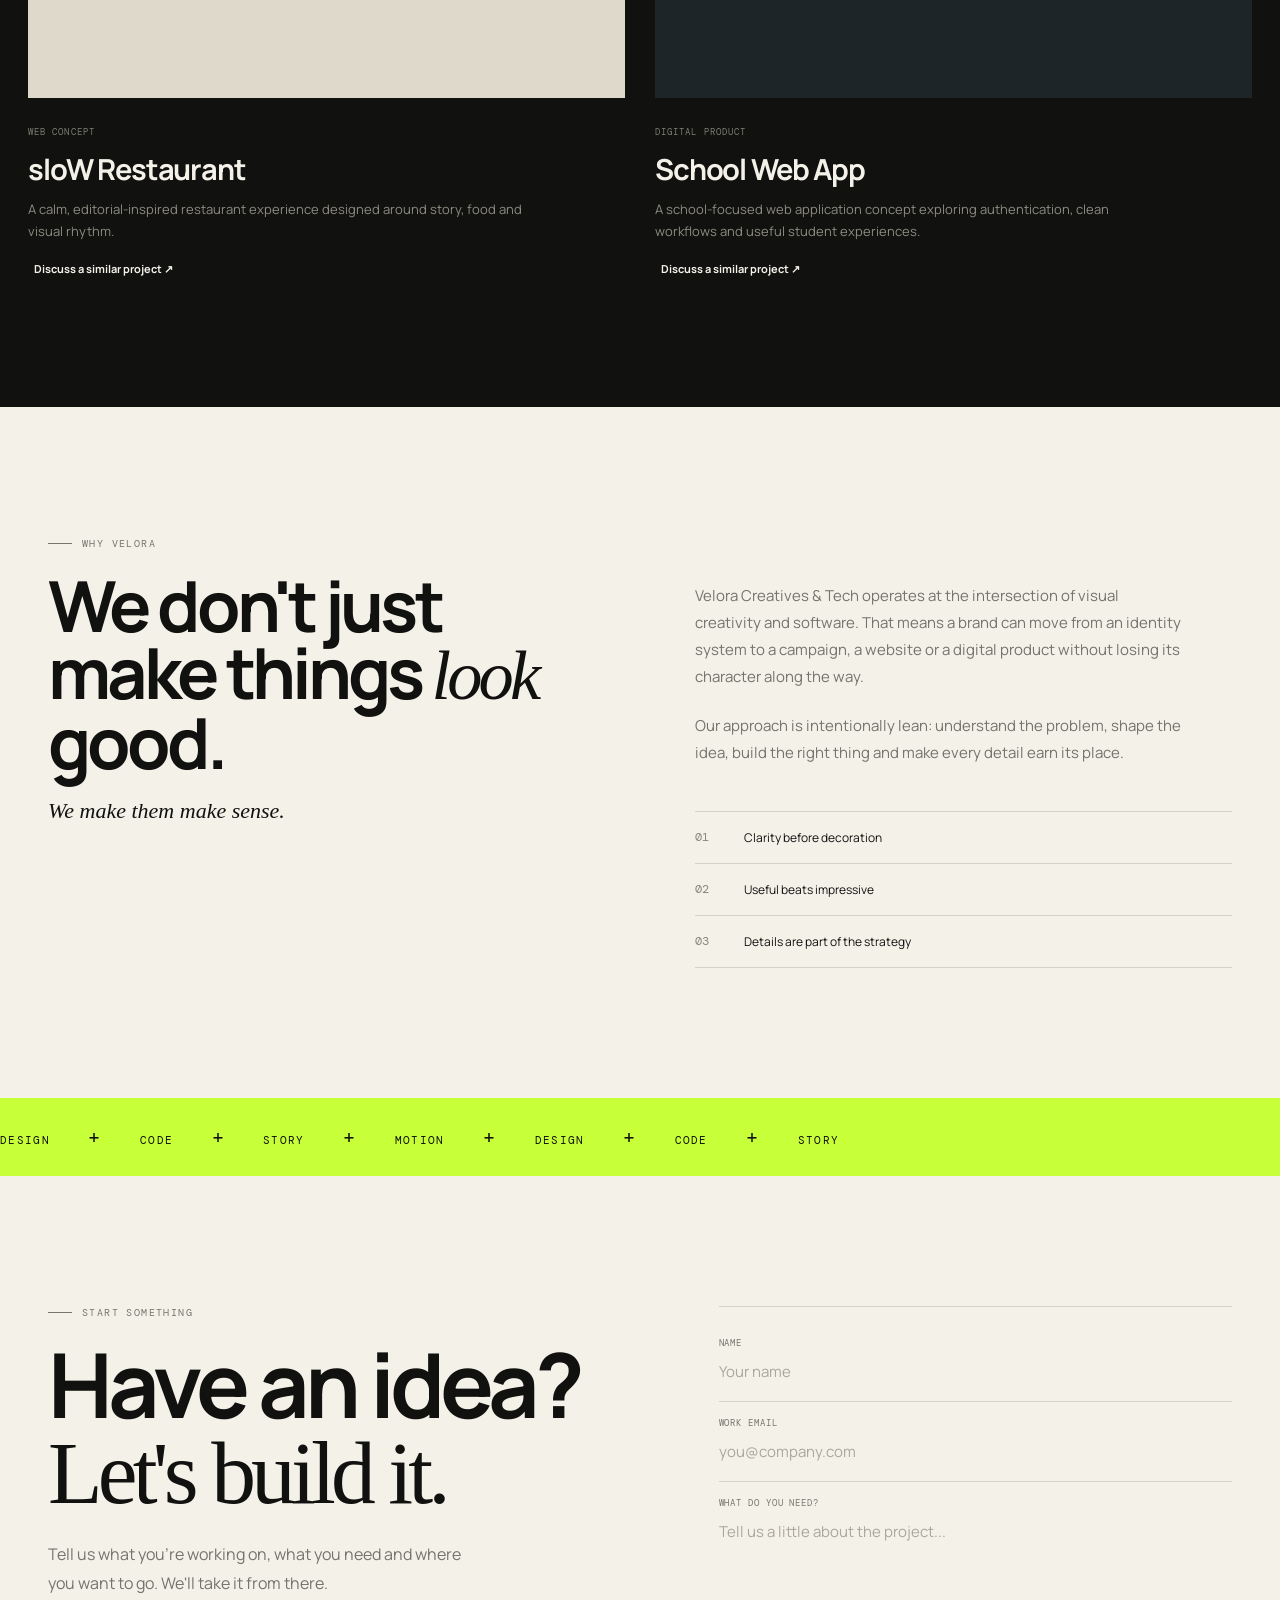
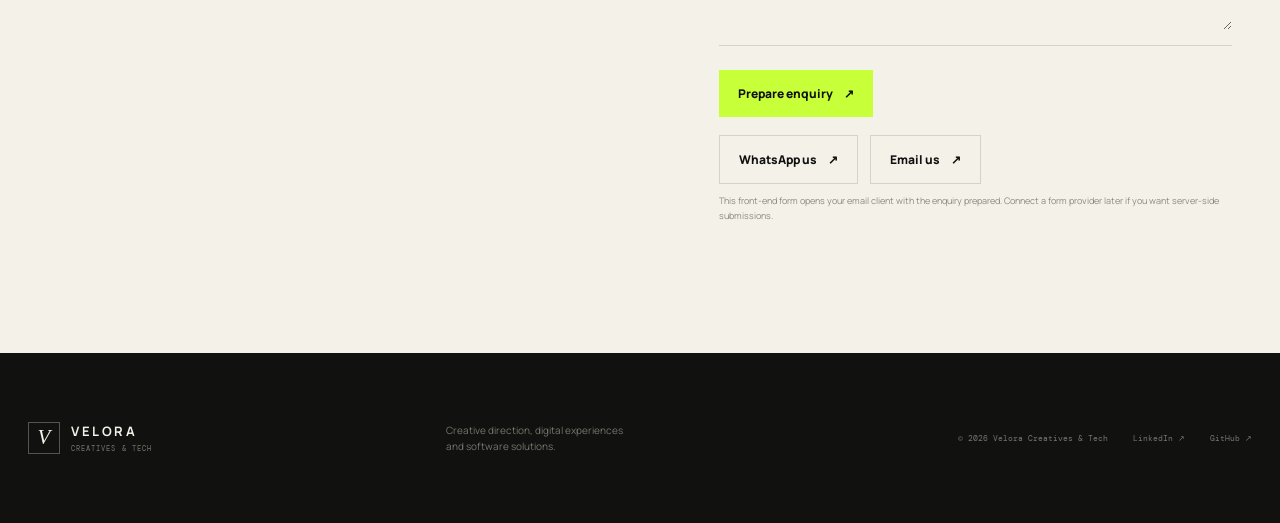
==== commit 0b3ab02e: "Add files via upload" ====
--- a/index.html
+++ b/index.html
@@ -11,15 +11,53 @@
 :root{--ink:#11110f;--paper:#f4f1e9;--muted:#74736c;--line:#d6d2c7;--accent:#c7ff38;--serif:Georgia,'Times New Roman',serif}*{box-sizing:border-box}html{scroll-behavior:smooth}body{margin:0;background:var(--paper);color:var(--ink);font-family:Manrope,Arial,sans-serif}button,input,textarea{font:inherit}button{cursor:pointer;border:0;background:none;color:inherit}a{color:inherit;text-decoration:none}.nav-wrap{position:fixed;top:0;left:0;right:0;z-index:20;background:rgba(244,241,233,.88);backdrop-filter:blur(16px);border-bottom:1px solid rgba(17,17,15,.08)}.nav{max-width:1240px;margin:auto;height:76px;padding:0 28px;display:flex;align-items:center;justify-content:space-between}.brand{display:flex;align-items:center;gap:11px;font-size:13px;font-weight:800;letter-spacing:.2em}.brand-mark{width:32px;height:32px;border:1.5px solid var(--ink);display:grid;place-items:center;font-family:var(--serif);font-style:italic;font-size:21px;line-height:1}.nav-links{display:flex;align-items:center;gap:30px}.nav-links button{font-size:12px;font-weight:700;color:#45443f}.nav-links button:hover{color:var(--ink)}.nav-cta{display:flex!important;align-items:center;gap:8px;color:var(--ink)!important;background:var(--accent)!important;padding:12px 15px}.menu{display:none}.hero{min-height:100vh;position:relative;overflow:hidden;padding:160px max(28px,calc((100vw - 1240px)/2)) 48px;display:grid;grid-template-columns:1.1fr .9fr;align-items:center;background:var(--ink);color:var(--paper)}.hero-grid{position:absolute;inset:0;opacity:.14;background-image:linear-gradient(rgba(244,241,233,.16) 1px,transparent 1px),linear-gradient(90deg,rgba(244,241,233,.16) 1px,transparent 1px);background-size:90px 90px;mask-image:linear-gradient(to right,black,transparent)}.hero-copy{position:relative;z-index:2;max-width:740px}.eyebrow,.section-label{font-family:'DM Mono',monospace;text-transform:uppercase;font-size:10px;letter-spacing:.14em}.eyebrow{display:flex;align-items:center;gap:9px;margin-bottom:28px;color:#bdbbb1}.live-dot{width:7px;height:7px;background:var(--accent);border-radius:50%;box-shadow:0 0 18px rgba(199,255,56,.65)}h1{font-size:clamp(58px,8vw,118px);line-height:.9;letter-spacing:-.07em;margin:0;font-weight:700}h1 em{font-family:var(--serif);font-weight:400}.hero h1 span{color:var(--accent)}.hero-copy>p{max-width:590px;color:#bdbbb1;font-size:16px;line-height:1.7;margin:32px 0}.hero-actions{display:flex;align-items:center;gap:24px}.button{display:inline-flex;align-items:center;justify-content:center;gap:11px;padding:15px 19px;font-size:12px;font-weight:800}.button.primary{background:var(--accent);color:var(--ink)}.text-button{display:inline-flex;align-items:center;gap:10px;font-size:12px;font-weight:700}.play{width:30px;height:30px;border:1px solid #5d5d57;border-radius:50%;display:grid;place-items:center}.hero-orbit{height:500px;position:relative;display:grid;place-items:center}.orbit{position:absolute;border:1px solid #474741;border-radius:50%;transform:rotate(-18deg)}.orbit-a{width:430px;height:250px}.orbit-b{width:270px;height:440px;transform:rotate(48deg)}.orbit-core{width:110px;height:110px;border:1px solid #55544c;border-radius:50%;display:grid;place-items:center;color:var(--accent);background:rgba(17,17,15,.5);box-shadow:0 0 80px rgba(199,255,56,.09);font-size:30px}.orbit-word{position:absolute;font-family:'DM Mono';font-size:9px;letter-spacing:.2em;color:#7e7d75}.w1{top:74px;right:30px}.w2{bottom:75px;left:30px}.w3{top:50%;right:-4px}.hero-bottom{position:absolute;bottom:30px;left:max(28px,calc((100vw - 1240px)/2));right:max(28px,calc((100vw - 1240px)/2));display:flex;justify-content:space-between;color:#67665f;font-family:'DM Mono';font-size:9px;text-transform:uppercase;letter-spacing:.12em}.section{max-width:1240px;margin:auto;padding:130px 28px}.section-label{display:flex;align-items:center;gap:10px;color:#77756d;margin-bottom:22px}.section-label span{display:inline-block;width:24px;height:1px;background:currentColor}.section-head{display:grid;grid-template-columns:1.15fr .85fr;gap:80px;align-items:end;margin-bottom:72px}.section h2{font-size:clamp(48px,6vw,82px);line-height:.95;letter-spacing:-.055em;margin:0;font-weight:700}.section h2 span{font-family:var(--serif);font-weight:400}.section-head>p,.about-copy>p{color:var(--muted);font-size:15px;line-height:1.8;max-width:490px;margin:0}.service-list{border-top:1px solid var(--line)}.service{min-height:170px;border-bottom:1px solid var(--line);display:grid;grid-template-columns:70px 70px 1fr 40px;gap:28px;align-items:center;transition:padding .3s ease}.service:hover{padding-left:14px}.service-num{font-family:'DM Mono';font-size:10px;color:#8a887f}.service-icon{width:52px;height:52px;border:1px solid var(--line);display:grid;place-items:center;font-size:22px}.service-main h3{font-size:23px;margin:0 0 9px;letter-spacing:-.03em}.service-main p{font-size:13px;color:var(--muted);margin:0 0 15px;max-width:650px;line-height:1.6}.tags{display:flex;flex-wrap:wrap;gap:7px}.tags span,.project-label{font-family:'DM Mono';font-size:8px;text-transform:uppercase;letter-spacing:.08em;border:1px solid var(--line);padding:6px 8px;color:#74736c}.service-arrow{color:#8a887f}.work{background:var(--ink);color:var(--paper);max-width:none;padding-left:max(28px,calc((100vw - 1240px)/2));padding-right:max(28px,calc((100vw - 1240px)/2))}.work .section-label{color:#8d8b82}.work .section-head>p{color:#8d8b82}.project-grid{display:grid;grid-template-columns:1fr 1fr;gap:70px 30px}.project-visual{height:390px;position:relative;display:grid;place-items:center;overflow:hidden;background:#24241f}.p2 .project-visual{background:#d9dfc9;color:#161711}.p3 .project-visual{background:#dfd9cc;color:#191916}.p4 .project-visual{background:#1d2529;color:var(--accent)}.project-visual-inner{font-size:90px;font-weight:800;letter-spacing:-.08em;opacity:.9}.p1 .project-visual-inner{font-family:var(--serif);font-style:italic;font-weight:400;font-size:150px}.p2 .project-visual-inner{font-family:var(--serif);font-size:75px;letter-spacing:.1em}.p3 .project-visual-inner{font-family:var(--serif);font-weight:400;font-style:italic}.p4 .project-visual-inner{font-family:'DM Mono';font-size:70px}.project-label{position:absolute;left:18px;top:18px;border-color:rgba(255,255,255,.25);color:inherit}.project-info{padding-top:20px}.project-info>span{font-family:'DM Mono';font-size:9px;color:#7e7d75;text-transform:uppercase;letter-spacing:.12em}.project-info h3{font-size:29px;letter-spacing:-.04em;margin:9px 0}.project-info p{color:#8d8b82;max-width:510px;line-height:1.7;font-size:13px;margin:0 0 18px}.project-info button{display:flex;align-items:center;gap:8px;color:var(--paper);font-size:11px;font-weight:700}.about{display:grid;grid-template-columns:1fr 1fr;gap:110px;align-items:start}.about-statement h2{font-size:clamp(45px,5.5vw,75px)}.about-statement h2 i{font-family:var(--serif);font-weight:400}.about-statement>p{font-size:22px;margin:22px 0;font-family:var(--serif);font-style:italic}.about-copy{padding-top:45px}.about-copy>p{margin-bottom:22px}.principles{margin-top:45px;border-top:1px solid var(--line)}.principles div{display:flex;gap:35px;padding:17px 0;border-bottom:1px solid var(--line);font-size:12px}.principles b{font-family:'DM Mono';font-weight:400;color:#89877e}.manifesto{overflow:hidden;background:var(--accent);padding:26px 0}.manifesto-track{white-space:nowrap;font-family:'DM Mono';font-size:11px;letter-spacing:.12em;word-spacing:10px}.manifesto-track span{font-size:20px;margin:0 20px}.contact{display:grid;grid-template-columns:1fr .9fr;gap:100px}.contact h2{font-size:clamp(58px,7vw,98px)}.contact>div>p{color:var(--muted);max-width:440px;line-height:1.8;margin-top:25px}.contact-form{border-top:1px solid var(--line);padding-top:15px}.contact-form label{display:block;font-family:'DM Mono';font-size:9px;text-transform:uppercase;letter-spacing:.1em;color:#77756d;padding:15px 0;border-bottom:1px solid var(--line)}.contact-form input,.contact-form textarea{display:block;width:100%;background:transparent;border:0;outline:0;padding:12px 0 4px;color:var(--ink);font-family:Manrope;font-size:15px;resize:vertical}.contact-form input::placeholder,.contact-form textarea::placeholder{color:#aaa79d}.submit{margin-top:24px}.success{padding:60px 0}.success-icon{width:50px;height:50px;border:1px solid var(--line);display:grid;place-items:center;margin-bottom:25px}.success h3{font-size:26px;margin:0 0 10px}.success p{color:var(--muted);font-size:13px;line-height:1.7;margin-bottom:22px}.footer{background:var(--ink);color:var(--paper);min-height:170px;padding:35px max(28px,calc((100vw - 1240px)/2));display:grid;grid-template-columns:1fr 1fr 1fr;align-items:center;gap:30px}.footer-brand{display:flex;align-items:center;gap:11px}.footer-brand strong{display:block;font-size:13px;letter-spacing:.2em}.footer-brand small{display:block;color:#77756d;font-family:'DM Mono';font-size:7px;letter-spacing:.15em;margin-top:4px}.footer .brand-mark{border-color:#55544d}.footer p{font-size:10px;line-height:1.6;color:#77756d}.footer-right{display:flex;align-items:center;justify-content:flex-end;gap:25px;font-family:'DM Mono';font-size:8px;color:#77756d}.footer-right a{display:grid;place-items:center}.arrow{display:inline-block;transform:translateY(1px)}
 @media(max-width:850px){.nav{height:68px}.nav-links{display:none;position:absolute;top:68px;left:0;right:0;background:var(--paper);padding:22px 28px;border-bottom:1px solid var(--line);flex-direction:column;align-items:flex-start;gap:20px}.nav-links.open{display:flex}.menu{display:block;font-size:22px}.hero{grid-template-columns:1fr;padding-top:145px;min-height:850px}.hero-orbit{position:absolute;right:-130px;top:280px;opacity:.65;transform:scale(.7)}.hero-copy{max-width:650px}.hero-bottom{bottom:18px}.section-head,.about,.contact{grid-template-columns:1fr;gap:40px}.section{padding-top:90px;padding-bottom:90px}.service{grid-template-columns:40px 55px 1fr;gap:15px;padding:25px 0}.service-arrow{display:none}.project-grid{grid-template-columns:1fr;gap:50px}.project-visual{height:330px}.footer{grid-template-columns:1fr;gap:20px}.footer-right{justify-content:flex-start}.hero h1{font-size:clamp(58px,15vw,88px)}}
 @media(max-width:520px){.hero-copy>p{font-size:14px}.hero-actions{align-items:flex-start;flex-direction:column}.service-main h3{font-size:20px}.service-main p{font-size:12px}.section h2{font-size:48px}.project-visual{height:270px}}
+
+.products-section{background:#eae7de;max-width:none;padding-left:max(28px,calc((100vw - 1240px)/2));padding-right:max(28px,calc((100vw - 1240px)/2))}.products-section .section-head>p{color:#74736c}.product-grid{display:grid;grid-template-columns:repeat(2,minmax(0,1fr));gap:18px}.product-card{background:#f4f1e9;border:1px solid #d6d2c7;display:flex;flex-direction:column;min-height:330px}.product-art{min-height:145px;display:flex;align-items:center;justify-content:center;position:relative;overflow:hidden;background:#11110f;color:#c7ff38}.product-art .art-mark{font-family:Georgia,serif;font-size:58px;font-style:italic;letter-spacing:-.08em}.product-art .art-label{position:absolute;left:15px;top:14px;font-family:'DM Mono',monospace;font-size:9px;letter-spacing:.14em;color:#bdbbb1}.product-art .art-shape{position:absolute;width:150px;height:150px;border:1px solid rgba(199,255,56,.35);transform:rotate(35deg)}.product-art.light{background:#d9dfc9;color:#11110f}.product-art.light .art-label{color:#45443f}.product-art.nude{background:#dfd9cc;color:#11110f}.product-art.nude .art-label{color:#45443f}.product-art.blue{background:#1d2529;color:#c7ff38}.product-card-body{padding:22px;display:flex;flex-direction:column;align-items:flex-start;flex:1}.product-kicker{font-family:'DM Mono',monospace;text-transform:uppercase;letter-spacing:.12em;font-size:9px;color:#77756d}.product-card h3{font-size:23px;letter-spacing:-.04em;margin:10px 0}.product-card p{font-size:13px;line-height:1.7;color:#74736c;margin:0 0 20px}.product-order{margin-top:auto;background:#c7ff38;color:#11110f;padding:13px 15px;font-size:11px;font-weight:800;display:inline-flex;align-items:center;gap:10px}.product-note{font-size:11px;color:#74736c;line-height:1.7;margin-top:22px}
+@media(max-width:850px){.product-grid{grid-template-columns:1fr}.product-card{min-height:0}.product-art{min-height:130px}}
+
+/* Velora motion pass — restrained, smooth, and reduced-motion friendly */
+@keyframes veloraRise{from{opacity:0;transform:translate3d(0,24px,0)}to{opacity:1;transform:translate3d(0,0,0)}}
+@keyframes veloraFade{from{opacity:0}to{opacity:1}}
+@keyframes orbitDrift{0%,100%{transform:rotate(-18deg) scale(1)}50%{transform:rotate(-12deg) scale(1.035)}}
+@keyframes orbitDriftB{0%,100%{transform:rotate(48deg) scale(1)}50%{transform:rotate(41deg) scale(1.025)}}
+@keyframes corePulse{0%,100%{box-shadow:0 0 45px rgba(199,255,56,.07);transform:scale(1)}50%{box-shadow:0 0 90px rgba(199,255,56,.18);transform:scale(1.045)}}
+@keyframes dotPulse{0%,100%{opacity:1;box-shadow:0 0 8px rgba(199,255,56,.4)}50%{opacity:.65;box-shadow:0 0 20px rgba(199,255,56,.8)}}
+@keyframes marqueeDrift{from{transform:translateX(0)}to{transform:translateX(-12%)}}
+.hero-copy>*{animation:veloraRise .8s cubic-bezier(.2,.7,.2,1) both}.hero-copy .eyebrow{animation-delay:.08s}.hero-copy h1{animation-delay:.18s}.hero-copy>p{animation-delay:.3s}.hero-copy .hero-actions{animation-delay:.42s}
+.hero-grid{animation:veloraFade 1.4s ease both}.orbit-a{animation:orbitDrift 9s ease-in-out infinite}.orbit-b{animation:orbitDriftB 11s ease-in-out infinite}.orbit-core{animation:corePulse 5s ease-in-out infinite}.live-dot{animation:dotPulse 3s ease-in-out infinite}
+.js-motion .reveal{opacity:0;transform:translate3d(0,22px,0);transition:opacity .72s ease,transform .72s cubic-bezier(.2,.7,.2,1);transition-delay:var(--reveal-delay,0ms)}
+.js-motion .reveal.is-visible{opacity:1;transform:translate3d(0,0,0)}
+.service{transition:padding .3s ease,background-color .3s ease}.service-icon{transition:transform .35s cubic-bezier(.2,.7,.2,1),border-color .35s ease,background-color .35s ease}.service:hover .service-icon{transform:translateY(-4px) rotate(-5deg);border-color:var(--ink);background:rgba(199,255,56,.22)}.service-arrow{transition:transform .3s ease,color .3s ease}.service:hover .service-arrow{transform:translate(4px,-4px);color:var(--ink)}
+.project-visual{isolation:isolate}.project-visual:after{content:"";position:absolute;inset:0;z-index:0;background:linear-gradient(120deg,transparent 25%,rgba(255,255,255,.1) 48%,transparent 70%);transform:translateX(-120%);transition:transform .85s ease;pointer-events:none}.project:hover .project-visual:after{transform:translateX(120%)}.project-visual-inner{transition:transform .65s cubic-bezier(.2,.7,.2,1),letter-spacing .65s ease}.project:hover .project-visual-inner{transform:scale(1.07) rotate(-2deg);letter-spacing:-.04em}.project-label{transition:background .3s ease,color .3s ease}.project:hover .project-label{background:var(--accent);color:var(--ink);border-color:var(--accent)}
+.product-card{transition:transform .4s cubic-bezier(.2,.7,.2,1),box-shadow .4s ease,border-color .4s ease}.product-card:hover{transform:translateY(-7px);box-shadow:0 18px 38px rgba(17,17,15,.09);border-color:#aaa69a}.product-art .art-shape{transition:transform .8s cubic-bezier(.2,.7,.2,1),width .8s ease,height .8s ease}.product-card:hover .art-shape{transform:rotate(65deg) scale(1.12);width:175px;height:175px}.product-art .art-mark{transition:transform .55s cubic-bezier(.2,.7,.2,1),letter-spacing .55s ease}.product-card:hover .art-mark{transform:translateY(-4px) scale(1.06);letter-spacing:-.02em}.product-order{transition:gap .25s ease,background-color .25s ease,transform .25s ease}.product-order:hover{gap:16px;background:#d5ff69;transform:translateY(-2px)}
+.button,.text-button,.footer-right a{transition:transform .25s ease,opacity .25s ease}.button:hover,.text-button:hover{transform:translateY(-3px)}.footer-right a:hover{opacity:1;transform:translateY(-2px);color:var(--accent)}
+.manifesto-track{width:max-content;animation:marqueeDrift 24s linear infinite}.manifesto:hover .manifesto-track{animation-play-state:paused}
+@media (prefers-reduced-motion:reduce){*,*::before,*::after{scroll-behavior:auto!important;animation-duration:.01ms!important;animation-iteration-count:1!important;transition-duration:.01ms!important}.js-motion .reveal{opacity:1;transform:none}}
+
 </style></head>
 <body>
-<header class="nav-wrap"><nav class="nav"><a class="brand" href="#top" aria-label="Velora home"><span class="brand-mark">V</span><span>VELORA</span></a><div class="nav-links" id="navLinks"><a href="#services">SERVICES</a><a href="#work">WORK</a><a href="#about">ABOUT</a><a href="#contact">CONTACT</a><a class="nav-cta" href="#contact">Start a project <span>↗</span></a></div><button class="menu" id="menu" aria-label="Toggle navigation" aria-expanded="false">☰</button></nav></header>
+<header class="nav-wrap"><nav class="nav"><a class="brand" href="#top" aria-label="Velora home"><span class="brand-mark">V</span><span>VELORA</span></a><div class="nav-links" id="navLinks"><a href="#services">SERVICES</a><a href="#products">DIGITAL PRODUCTS</a><a href="#work">WORK</a><a href="#about">ABOUT</a><a href="#contact">CONTACT</a><a class="nav-cta" href="#contact">Start a project <span>↗</span></a></div><button class="menu" id="menu" aria-label="Toggle navigation" aria-expanded="false">☰</button></nav></header>
 <section id="top" class="hero"><div class="hero-grid"></div><div class="hero-copy"><div class="eyebrow"><span class="live-dot"></span> Creative + technology agency</div><h1>Ideas, made <em>visible.</em><br>Built to <span>work.</span></h1><p>Velora Creatives & Tech is an independent creative and digital agency helping ambitious brands turn ideas into identities, content and useful digital products.</p><div class="hero-actions"><a class="button primary" href="#contact">Start a project <span>↗</span></a><a class="text-button" href="#work"><span class="play">▶</span> Explore our work</a></div></div><div class="hero-orbit" aria-hidden="true"><div class="orbit orbit-a"></div><div class="orbit orbit-b"></div><div class="orbit-core">✦</div><span class="orbit-word w1">CREATE</span><span class="orbit-word w2">BUILD</span><span class="orbit-word w3">MOVE</span></div><div class="hero-bottom"><span>Brand / Digital / Visual / Software</span><span>Scroll to explore ↓</span></div></section>
-<section id="services" class="section services"><div class="section-head"><div><div class="section-label"><span></span>What we do</div><h2>Creative thinking.<br><span>Technical execution.</span></h2></div><p>One agency, multiple disciplines. We bring design and technology together so the final result feels as good as it functions.</p></div><div class="service-list"><article class="service"><div class="service-num">01</div><div class="service-icon">✦</div><div class="service-main"><h3>Brand Identity</h3><p>Distinctive visual systems that give businesses a clear, confident presence.</p><div class="tags"><span>Logo systems</span><span>Brand direction</span><span>Visual identity</span></div></div><span class="service-arrow">↗</span></article><article class="service"><div class="service-num">02</div><div class="service-icon">□</div><div class="service-main"><h3>Web Design & Development</h3><p>Fast, responsive websites and digital experiences built around real business goals.</p><div class="tags"><span>Websites</span><span>Web apps</span><span>UI / UX</span></div></div><span class="service-arrow">↗</span></article><article class="service"><div class="service-num">03</div><div class="service-icon">◉</div><div class="service-main"><h3>Photography & Video</h3><p>Visual content designed to make products, people and properties impossible to overlook.</p><div class="tags"><span>Photography</span><span>Reels</span><span>Property video</span></div></div><span class="service-arrow">↗</span></article><article class="service"><div class="service-num">04</div><div class="service-icon">&lt;/&gt;</div><div class="service-main"><h3>Software & Digital Solutions</h3><p>Practical software solutions that turn repetitive work and ideas into usable products.</p><div class="tags"><span>Frontend</span><span>Python</span><span>Java / C++</span></div></div><span class="service-arrow">↗</span></article></div></section>
-<section id="work" class="section work"><div class="section-head"><div><div class="section-label"><span></span>Selected work</div><h2>Proof over<br><span>promises.</span></h2></div><p>A growing body of work across branding, websites, visual content and software. No invented metrics. Just projects, concepts and craft.</p></div><div class="project-grid"><article class="project p1"><div class="project-visual"><div class="project-visual-inner">D</div><span class="project-label">Branding</span></div><div class="project-info"><span>Brand Identity</span><h3>Deluxe by Dunni</h3><p>A fashion brand identity built around a refined “D” mark, warm nude palette and the line “Your dream, our design.”</p><button data-contact>Discuss a similar project ↗</button></div></article><article class="project p2"><div class="project-visual"><div class="project-visual-inner">CACTUS</div><span class="project-label">Web design</span></div><div class="project-info"><span>Web Concept</span><h3>Cactus Restaurant</h3><p>A modern restaurant web experience focused on atmosphere, menu discovery and clear conversion paths.</p><button data-contact>Discuss a similar project ↗</button></div></article><article class="project p3"><div class="project-visual"><div class="project-visual-inner">sloW</div><span class="project-label">Web design</span></div><div class="project-info"><span>Web Concept</span><h3>sloW Restaurant</h3><p>A calm, editorial-inspired restaurant experience designed around story, food and visual rhythm.</p><button data-contact>Discuss a similar project ↗</button></div></article><article class="project p4"><div class="project-visual"><div class="project-visual-inner">&lt;/&gt;</div><span class="project-label">Development</span></div><div class="project-info"><span>Digital Product</span><h3>School Web App</h3><p>A school-focused web application concept exploring authentication, clean workflows and useful student experiences.</p><button data-contact>Discuss a similar project ↗</button></div></article></div></section>
-<section id="about" class="section about"><div class="about-statement"><div class="section-label"><span></span>Why Velora</div><h2>We don't just make things <i>look</i> good.</h2><p>We make them make sense.</p></div><div class="about-copy"><p>Velora Creatives & Tech operates at the intersection of visual creativity and software. That means a brand can move from an identity system to a campaign, a website or a digital product without losing its character along the way.</p><p>Our approach is intentionally lean: understand the problem, shape the idea, build the right thing and make every detail earn its place.</p><div class="principles"><div><b>01</b><span>Clarity before decoration</span></div><div><b>02</b><span>Useful beats impressive</span></div><div><b>03</b><span>Details are part of the strategy</span></div></div></div></section>
+<section id="services" class="section services"><div class="section-head reveal"><div><div class="section-label"><span></span>What we do</div><h2>Creative thinking.<br><span>Technical execution.</span></h2></div><p>One agency, multiple disciplines. We bring design and technology together so the final result feels as good as it functions.</p></div><div class="service-list"><article class="service reveal"><div class="service-num">01</div><div class="service-icon">✦</div><div class="service-main"><h3>Brand Identity</h3><p>Distinctive visual systems that give businesses a clear, confident presence.</p><div class="tags"><span>Logo systems</span><span>Brand direction</span><span>Visual identity</span></div></div><span class="service-arrow">↗</span></article><article class="service reveal"><div class="service-num">02</div><div class="service-icon">□</div><div class="service-main"><h3>Web Design & Development</h3><p>Fast, responsive websites and digital experiences built around real business goals.</p><div class="tags"><span>Websites</span><span>Web apps</span><span>UI / UX</span></div></div><span class="service-arrow">↗</span></article><article class="service reveal"><div class="service-num">03</div><div class="service-icon">◉</div><div class="service-main"><h3>Photography & Video</h3><p>Visual content designed to make products, people and properties impossible to overlook.</p><div class="tags"><span>Photography</span><span>Reels</span><span>Property video</span></div></div><span class="service-arrow">↗</span></article><article class="service reveal"><div class="service-num">04</div><div class="service-icon">&lt;/&gt;</div><div class="service-main"><h3>Software & Digital Solutions</h3><p>Practical software solutions that turn repetitive work and ideas into usable products.</p><div class="tags"><span>Frontend</span><span>Python</span><span>Java / C++</span></div></div><span class="service-arrow">↗</span></article></div></section>
+
+<section id="products" class="section products-section"><div class="section-head reveal"><div><div class="section-label"><span></span>Digital products</div><h2>Useful tools.<br><span>Ready for your next idea.</span></h2></div><p>Explore digital resources designed to help you plan, present and grow your brand. Tap any item to ask about the current format, price and delivery on WhatsApp.</p></div><div class="product-grid">
+<article class="product-card reveal"><div class="product-art"><span class="art-label">01 / BRANDING</span><span class="art-shape"></span><span class="art-mark">V.</span></div><div class="product-card-body"><span class="product-kicker">Brand starter</span><h3>Brand Identity Starter Kit</h3><p>A practical starting point for shaping your brand direction, visual style, colours and typography.</p><a class="product-order" target="_blank" rel="noopener" href="https://wa.me/2347065787132?text=Hello%20Velora%2C%20I%27m%20interested%20in%20the%20Brand%20Identity%20Starter%20Kit.%20Please%20send%20the%20price%20and%20details.">Ask on WhatsApp ↗</a></div></article>
+<article class="product-card reveal"><div class="product-art light"><span class="art-label">02 / SOCIAL CONTENT</span><span class="art-shape"></span><span class="art-mark">POST</span></div><div class="product-card-body"><span class="product-kicker">Content templates</span><h3>Social Media Content Pack</h3><p>Editable post and story layout concepts to help keep your business pages visually consistent.</p><a class="product-order" target="_blank" rel="noopener" href="https://wa.me/2347065787132?text=Hello%20Velora%2C%20I%27m%20interested%20in%20the%20Social%20Media%20Content%20Pack.%20Please%20send%20the%20price%20and%20details.">Ask on WhatsApp ↗</a></div></article>
+<article class="product-card reveal"><div class="product-art nude"><span class="art-label">03 / DOCUMENTS</span><span class="art-shape"></span><span class="art-mark">CV+</span></div><div class="product-card-body"><span class="product-kicker">Career resources</span><h3>CV & Portfolio Templates</h3><p>Clean document layouts to help present your experience, skills and selected work professionally.</p><a class="product-order" target="_blank" rel="noopener" href="https://wa.me/2347065787132?text=Hello%20Velora%2C%20I%27m%20interested%20in%20the%20CV%20%26%20Portfolio%20Templates.%20Please%20send%20the%20price%20and%20details.">Ask on WhatsApp ↗</a></div></article>
+<article class="product-card reveal"><div class="product-art blue"><span class="art-label">04 / WEB DESIGN</span><span class="art-shape"></span><span class="art-mark">WEB</span></div><div class="product-card-body"><span class="product-kicker">Website resources</span><h3>Website Planning Toolkit</h3><p>A structured planning resource for organising website pages, content, features and launch tasks.</p><a class="product-order" target="_blank" rel="noopener" href="https://wa.me/2347065787132?text=Hello%20Velora%2C%20I%27m%20interested%20in%20the%20Website%20Planning%20Toolkit.%20Please%20send%20the%20price%20and%20details.">Ask on WhatsApp ↗</a></div></article>
+</div><p class="product-note">Product listings are an initial catalogue. Availability, file format, price and delivery details are confirmed directly with Velora before purchase.</p></section>
+<section id="work" class="section work"><div class="section-head reveal"><div><div class="section-label"><span></span>Selected work</div><h2>Proof over<br><span>promises.</span></h2></div><p>A growing body of work across branding, websites, visual content and software. No invented metrics. Just projects, concepts and craft.</p></div><div class="project-grid"><article class="project p1 reveal"><div class="project-visual"><div class="project-visual-inner">D</div><span class="project-label">Branding</span></div><div class="project-info"><span>Brand Identity</span><h3>Deluxe by Dunni</h3><p>A fashion brand identity built around a refined “D” mark, warm nude palette and the line “Your dream, our design.”</p><button data-contact>Discuss a similar project ↗</button></div></article><article class="project p2 reveal"><div class="project-visual"><div class="project-visual-inner">CACTUS</div><span class="project-label">Web design</span></div><div class="project-info"><span>Web Concept</span><h3>Cactus Restaurant</h3><p>A modern restaurant web experience focused on atmosphere, menu discovery and clear conversion paths.</p><button data-contact>Discuss a similar project ↗</button></div></article><article class="project p3 reveal"><div class="project-visual"><div class="project-visual-inner">sloW</div><span class="project-label">Web design</span></div><div class="project-info"><span>Web Concept</span><h3>sloW Restaurant</h3><p>A calm, editorial-inspired restaurant experience designed around story, food and visual rhythm.</p><button data-contact>Discuss a similar project ↗</button></div></article><article class="project p4 reveal"><div class="project-visual"><div class="project-visual-inner">&lt;/&gt;</div><span class="project-label">Development</span></div><div class="project-info"><span>Digital Product</span><h3>School Web App</h3><p>A school-focused web application concept exploring authentication, clean workflows and useful student experiences.</p><button data-contact>Discuss a similar project ↗</button></div></article></div></section>
+<section id="about" class="section about"><div class="about-statement reveal"><div class="section-label"><span></span>Why Velora</div><h2>We don't just make things <i>look</i> good.</h2><p>We make them make sense.</p></div><div class="about-copy reveal"><p>Velora Creatives & Tech operates at the intersection of visual creativity and software. That means a brand can move from an identity system to a campaign, a website or a digital product without losing its character along the way.</p><p>Our approach is intentionally lean: understand the problem, shape the idea, build the right thing and make every detail earn its place.</p><div class="principles"><div><b>01</b><span>Clarity before decoration</span></div><div><b>02</b><span>Useful beats impressive</span></div><div><b>03</b><span>Details are part of the strategy</span></div></div></div></section>
 <section class="manifesto"><div class="manifesto-track">DESIGN <span>+</span> CODE <span>+</span> STORY <span>+</span> MOTION <span>+</span> DESIGN <span>+</span> CODE <span>+</span> STORY</div></section>
-<section id="contact" class="section contact"><div><div class="section-label"><span></span>Start something</div><h2>Have an idea?<br><span>Let's build it.</span></h2><p>Tell us what you're working on, what you need and where you want to go. We'll take it from there.</p></div><form class="contact-form" id="contactForm"><label>Name<input required name="name" placeholder="Your name"></label><label>Work email<input required type="email" name="email" placeholder="you@company.com"></label><label>What do you need?<textarea required name="message" rows="5" placeholder="Tell us a little about the project..."></textarea></label><button class="button primary submit" type="submit">Prepare enquiry <span>↗</span></button><div style="display:flex;flex-wrap:wrap;gap:12px;margin-top:18px"><a class="button" style="border:1px solid var(--line)" href="https://wa.me/2347065787132?text=Hello%20Velora%20Creatives%20%26%20Tech%2C%20I%27d%20like%20to%20discuss%20a%20project." target="_blank" rel="noopener">WhatsApp us <span>↗</span></a><a class="button" style="border:1px solid var(--line)" href="mailto:solutionolukayode@gmail.com">Email us <span>↗</span></a></div><small style="display:block;color:#8b8980;font-size:9px;line-height:1.6;margin-top:10px">This front-end form opens your email client with the enquiry prepared. Connect a form provider later if you want server-side submissions.</small></form></section>
-<footer class="footer"><div class="footer-brand"><span class="brand-mark">V</span><div><strong>VELORA</strong><small>CREATIVES & TECH</small></div></div><p>Creative direction, digital experiences<br>and software solutions.</p><div class="footer-right"><span>© 2026 Velora Creatives & Tech</span><a href="https://github.com" target="_blank" rel="noreferrer" aria-label="GitHub">GitHub ↗</a></div></footer>
+<section id="contact" class="section contact"><div><div class="section-label"><span></span>Start something</div><h2>Have an idea?<br><span>Let's build it.</span></h2><p>Tell us what you're working on, what you need and where you want to go. We'll take it from there.</p></div><form class="contact-form reveal" id="contactForm"><label>Name<input required name="name" placeholder="Your name"></label><label>Work email<input required type="email" name="email" placeholder="you@company.com"></label><label>What do you need?<textarea required name="message" rows="5" placeholder="Tell us a little about the project..."></textarea></label><button class="button primary submit" type="submit">Prepare enquiry <span>↗</span></button><div style="display:flex;flex-wrap:wrap;gap:12px;margin-top:18px"><a class="button" style="border:1px solid var(--line)" href="https://wa.me/2347065787132?text=Hello%20Velora%20Creatives%20%26%20Tech%2C%20I%27d%20like%20to%20discuss%20a%20project." target="_blank" rel="noopener">WhatsApp us <span>↗</span></a><a class="button" style="border:1px solid var(--line)" href="mailto:solutionolukayode@gmail.com">Email us <span>↗</span></a></div><small style="display:block;color:#8b8980;font-size:9px;line-height:1.6;margin-top:10px">This front-end form opens your email client with the enquiry prepared. Connect a form provider later if you want server-side submissions.</small></form></section>
+<footer class="footer"><div class="footer-brand"><span class="brand-mark">V</span><div><strong>VELORA</strong><small>CREATIVES & TECH</small></div></div><p>Creative direction, digital experiences<br>and software solutions.</p><div class="footer-right"><span>© 2026 Velora Creatives & Tech</span><a href="https://www.linkedin.com/in/joseph-olukayode-981398437" target="_blank" rel="noopener noreferrer" aria-label="LinkedIn">LinkedIn ↗</a><a href="https://github.com/solution0-0/velora-creatives-tech" target="_blank" rel="noopener noreferrer" aria-label="GitHub">GitHub ↗</a></div></footer>
+<script>
+document.documentElement.classList.add('js-motion');
+const motionItems=document.querySelectorAll('.reveal');
+if('IntersectionObserver' in window){
+ const motionObserver=new IntersectionObserver((entries,observer)=>{entries.forEach(entry=>{if(entry.isIntersecting){entry.target.classList.add('is-visible');observer.unobserve(entry.target)}})},{threshold:0.12,rootMargin:'0px 0px -35px 0px'});
+ motionItems.forEach((item,index)=>{item.style.setProperty('--reveal-delay',`${(index%4)*75}ms`);motionObserver.observe(item)});
+}else{motionItems.forEach(item=>item.classList.add('is-visible'))}
+</script>
 <script>const menu=document.getElementById('menu'),nav=document.getElementById('navLinks');menu.addEventListener('click',()=>{const open=nav.classList.toggle('open');menu.setAttribute('aria-expanded',open)});nav.querySelectorAll('a').forEach(a=>a.addEventListener('click',()=>nav.classList.remove('open')));document.querySelectorAll('[data-contact]').forEach(b=>b.addEventListener('click',()=>document.getElementById('contact').scrollIntoView({behavior:'smooth'})));document.getElementById('contactForm').addEventListener('submit',e=>{e.preventDefault();const d=new FormData(e.currentTarget);const subject=encodeURIComponent('Project enquiry — Velora Creatives & Tech');const body=encodeURIComponent(`Name: ${d.get('name')}\nEmail: ${d.get('email')}\n\nProject:\n${d.get('message')}`);window.location.href=`mailto:solutionolukayode@gmail.com?subject=${subject}&body=${body}`});</script>
 </body></html>
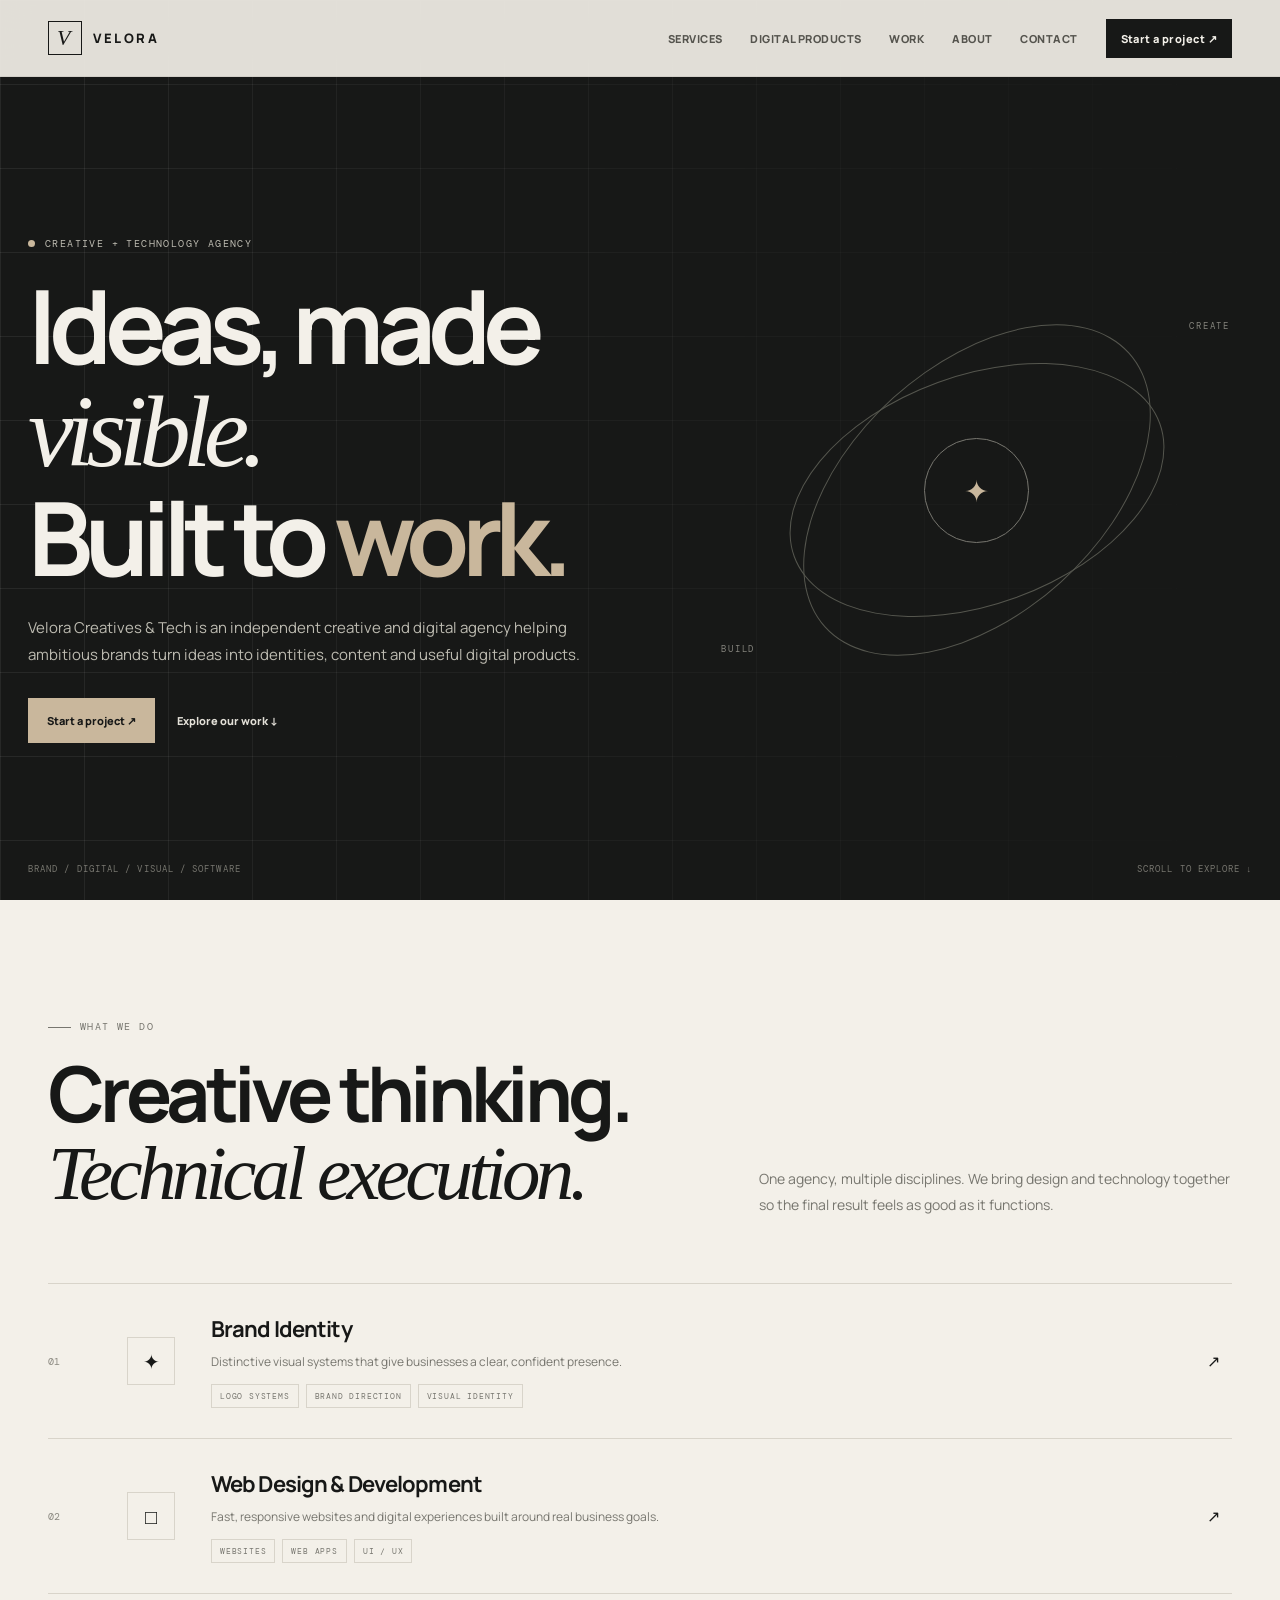
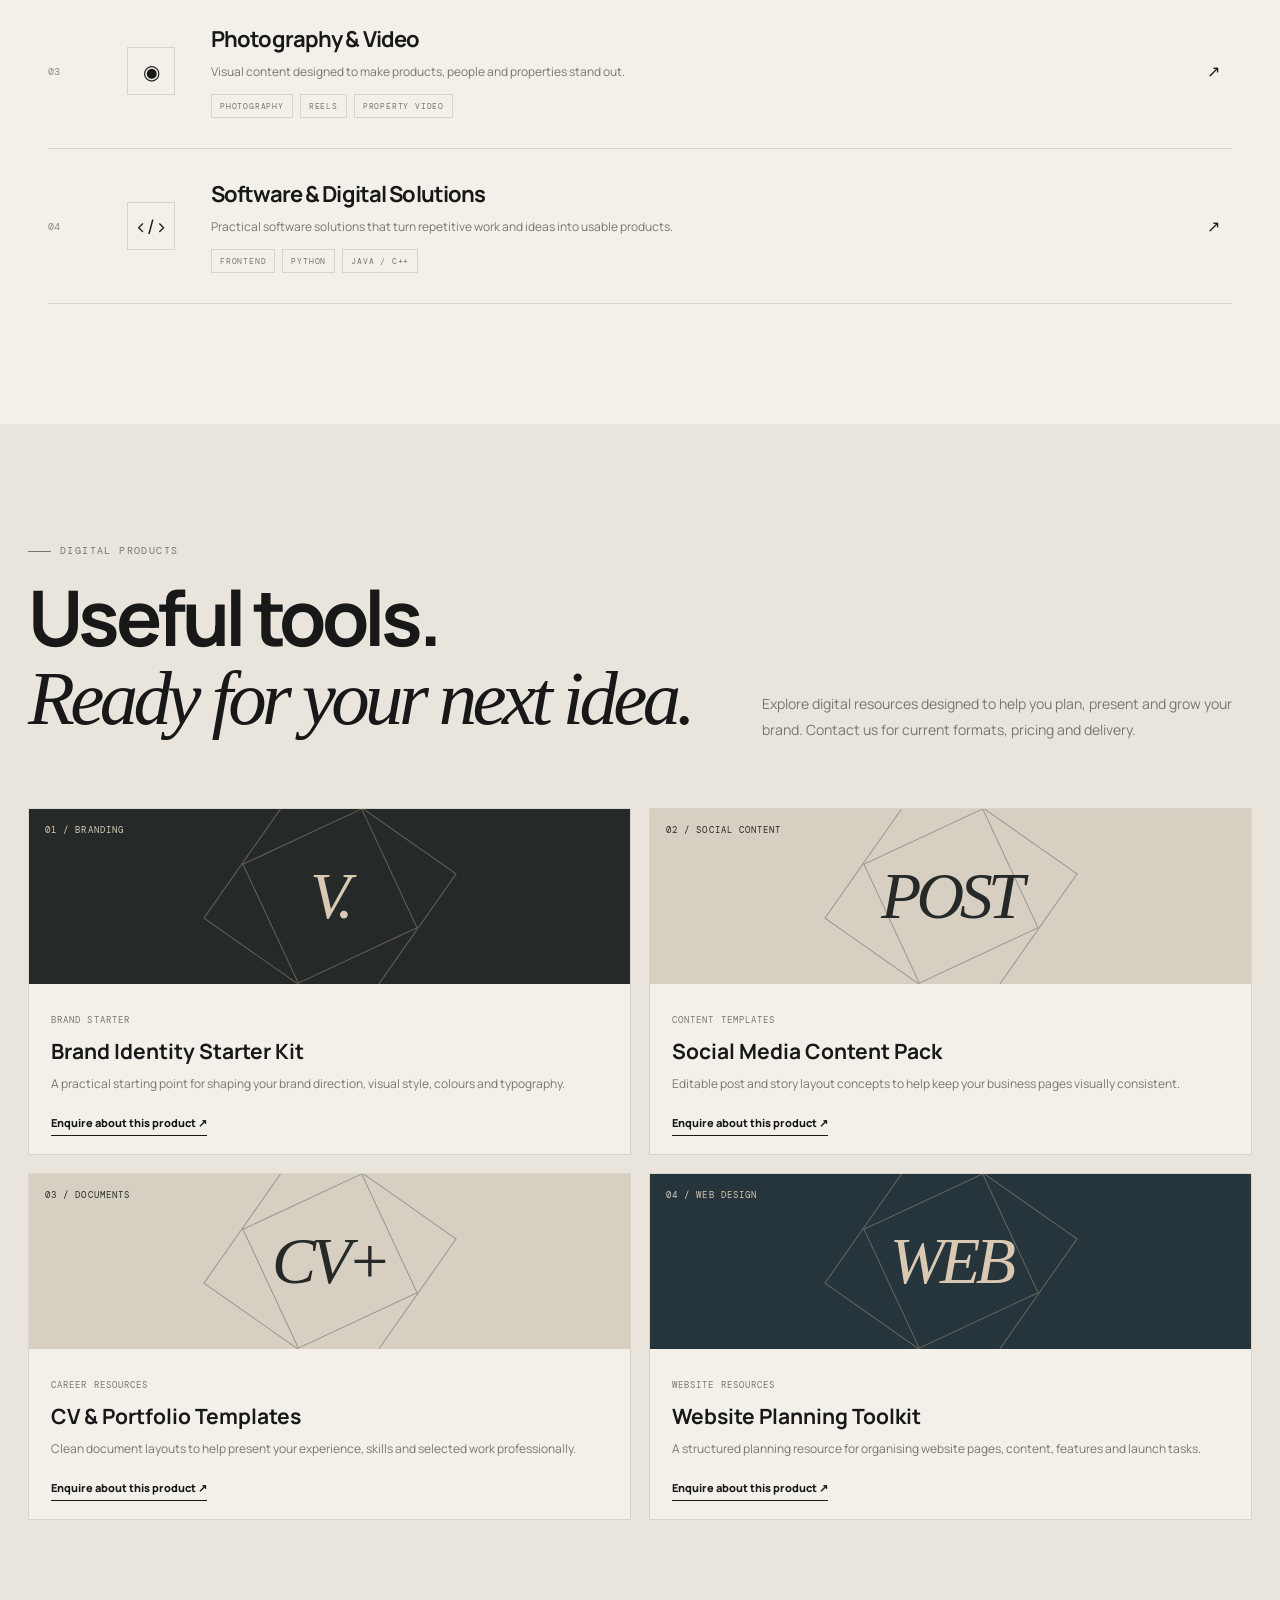
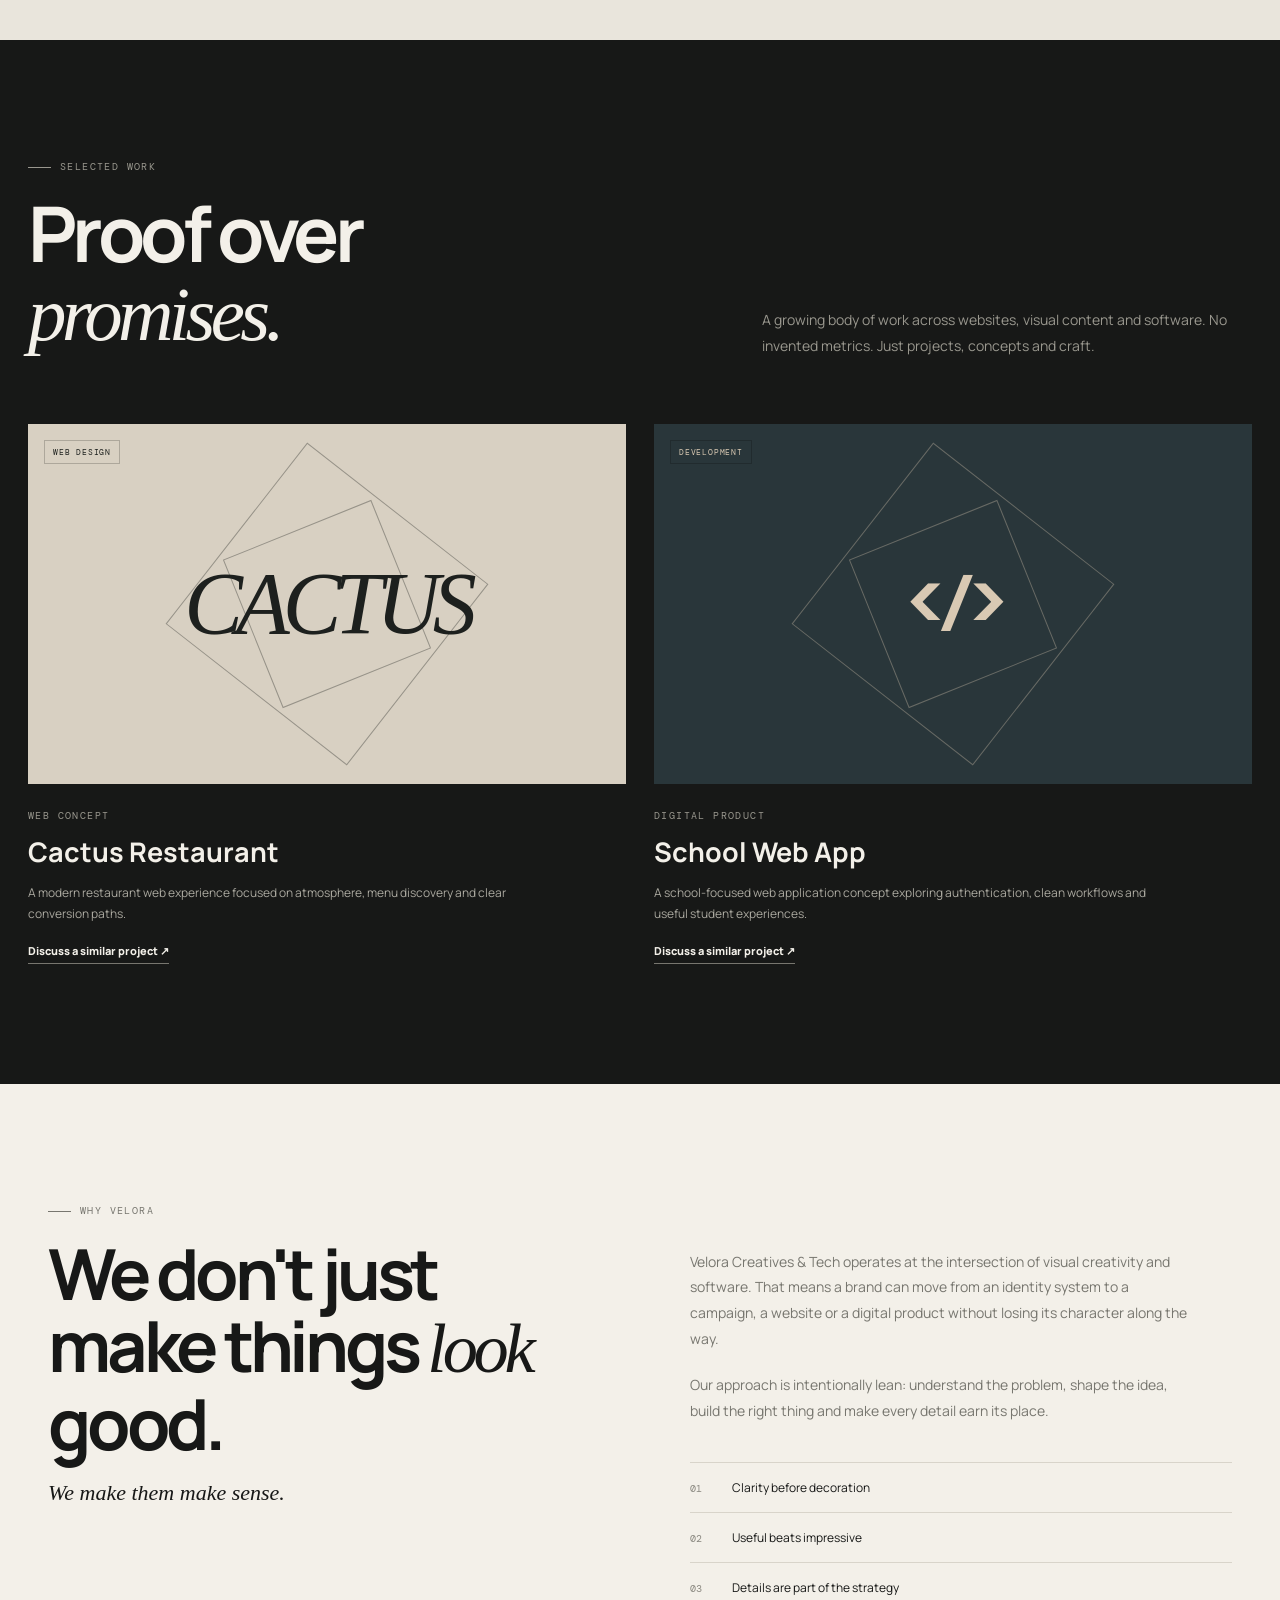
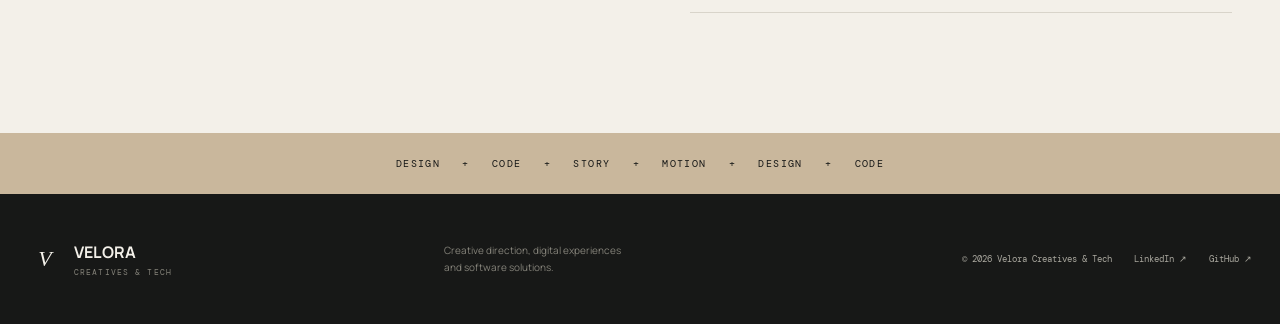
==== commit 35757aed: "Add files via upload" ====
--- a/index.html
+++ b/index.html
@@ -1,63 +1,88 @@
 <!doctype html>
 <html lang="en">
 <head>
-<meta charset="utf-8"><meta name="viewport" content="width=device-width,initial-scale=1">
-<title>Velora Creatives & Tech — Creative + Digital Agency</title>
+<meta charset="utf-8">
+<meta name="viewport" content="width=device-width, initial-scale=1">
+<title>Velora Creatives &amp; Tech — Creative + Digital Agency</title>
 <meta name="description" content="Velora Creatives & Tech builds brands, digital experiences, visual content and software that move ideas forward.">
 <meta name="theme-color" content="#11110f">
-<link rel="icon" href="data:image/svg+xml,%3Csvg xmlns='http://www.w3.org/2000/svg' viewBox='0 0 64 64'%3E%3Crect width='64' height='64' fill='%2311110f'/%3E%3Cpath d='M16 15l16 34 16-34' fill='none' stroke='%23c7ff38' stroke-width='5'/%3E%3C/svg%3E">
-<link rel="preconnect" href="https://fonts.googleapis.com"><link rel="preconnect" href="https://fonts.gstatic.com" crossorigin><link href="https://fonts.googleapis.com/css2?family=DM+Mono:wght@400;500&family=Manrope:wght@400;500;600;700;800&display=swap" rel="stylesheet">
+<link rel="preconnect" href="https://fonts.googleapis.com">
+<link rel="preconnect" href="https://fonts.gstatic.com" crossorigin>
+<link href="https://fonts.googleapis.com/css2?family=DM+Mono:wght@400;500&family=Manrope:wght@400;500;600;700;800&display=swap" rel="stylesheet">
 <style>
-:root{--ink:#11110f;--paper:#f4f1e9;--muted:#74736c;--line:#d6d2c7;--accent:#c7ff38;--serif:Georgia,'Times New Roman',serif}*{box-sizing:border-box}html{scroll-behavior:smooth}body{margin:0;background:var(--paper);color:var(--ink);font-family:Manrope,Arial,sans-serif}button,input,textarea{font:inherit}button{cursor:pointer;border:0;background:none;color:inherit}a{color:inherit;text-decoration:none}.nav-wrap{position:fixed;top:0;left:0;right:0;z-index:20;background:rgba(244,241,233,.88);backdrop-filter:blur(16px);border-bottom:1px solid rgba(17,17,15,.08)}.nav{max-width:1240px;margin:auto;height:76px;padding:0 28px;display:flex;align-items:center;justify-content:space-between}.brand{display:flex;align-items:center;gap:11px;font-size:13px;font-weight:800;letter-spacing:.2em}.brand-mark{width:32px;height:32px;border:1.5px solid var(--ink);display:grid;place-items:center;font-family:var(--serif);font-style:italic;font-size:21px;line-height:1}.nav-links{display:flex;align-items:center;gap:30px}.nav-links button{font-size:12px;font-weight:700;color:#45443f}.nav-links button:hover{color:var(--ink)}.nav-cta{display:flex!important;align-items:center;gap:8px;color:var(--ink)!important;background:var(--accent)!important;padding:12px 15px}.menu{display:none}.hero{min-height:100vh;position:relative;overflow:hidden;padding:160px max(28px,calc((100vw - 1240px)/2)) 48px;display:grid;grid-template-columns:1.1fr .9fr;align-items:center;background:var(--ink);color:var(--paper)}.hero-grid{position:absolute;inset:0;opacity:.14;background-image:linear-gradient(rgba(244,241,233,.16) 1px,transparent 1px),linear-gradient(90deg,rgba(244,241,233,.16) 1px,transparent 1px);background-size:90px 90px;mask-image:linear-gradient(to right,black,transparent)}.hero-copy{position:relative;z-index:2;max-width:740px}.eyebrow,.section-label{font-family:'DM Mono',monospace;text-transform:uppercase;font-size:10px;letter-spacing:.14em}.eyebrow{display:flex;align-items:center;gap:9px;margin-bottom:28px;color:#bdbbb1}.live-dot{width:7px;height:7px;background:var(--accent);border-radius:50%;box-shadow:0 0 18px rgba(199,255,56,.65)}h1{font-size:clamp(58px,8vw,118px);line-height:.9;letter-spacing:-.07em;margin:0;font-weight:700}h1 em{font-family:var(--serif);font-weight:400}.hero h1 span{color:var(--accent)}.hero-copy>p{max-width:590px;color:#bdbbb1;font-size:16px;line-height:1.7;margin:32px 0}.hero-actions{display:flex;align-items:center;gap:24px}.button{display:inline-flex;align-items:center;justify-content:center;gap:11px;padding:15px 19px;font-size:12px;font-weight:800}.button.primary{background:var(--accent);color:var(--ink)}.text-button{display:inline-flex;align-items:center;gap:10px;font-size:12px;font-weight:700}.play{width:30px;height:30px;border:1px solid #5d5d57;border-radius:50%;display:grid;place-items:center}.hero-orbit{height:500px;position:relative;display:grid;place-items:center}.orbit{position:absolute;border:1px solid #474741;border-radius:50%;transform:rotate(-18deg)}.orbit-a{width:430px;height:250px}.orbit-b{width:270px;height:440px;transform:rotate(48deg)}.orbit-core{width:110px;height:110px;border:1px solid #55544c;border-radius:50%;display:grid;place-items:center;color:var(--accent);background:rgba(17,17,15,.5);box-shadow:0 0 80px rgba(199,255,56,.09);font-size:30px}.orbit-word{position:absolute;font-family:'DM Mono';font-size:9px;letter-spacing:.2em;color:#7e7d75}.w1{top:74px;right:30px}.w2{bottom:75px;left:30px}.w3{top:50%;right:-4px}.hero-bottom{position:absolute;bottom:30px;left:max(28px,calc((100vw - 1240px)/2));right:max(28px,calc((100vw - 1240px)/2));display:flex;justify-content:space-between;color:#67665f;font-family:'DM Mono';font-size:9px;text-transform:uppercase;letter-spacing:.12em}.section{max-width:1240px;margin:auto;padding:130px 28px}.section-label{display:flex;align-items:center;gap:10px;color:#77756d;margin-bottom:22px}.section-label span{display:inline-block;width:24px;height:1px;background:currentColor}.section-head{display:grid;grid-template-columns:1.15fr .85fr;gap:80px;align-items:end;margin-bottom:72px}.section h2{font-size:clamp(48px,6vw,82px);line-height:.95;letter-spacing:-.055em;margin:0;font-weight:700}.section h2 span{font-family:var(--serif);font-weight:400}.section-head>p,.about-copy>p{color:var(--muted);font-size:15px;line-height:1.8;max-width:490px;margin:0}.service-list{border-top:1px solid var(--line)}.service{min-height:170px;border-bottom:1px solid var(--line);display:grid;grid-template-columns:70px 70px 1fr 40px;gap:28px;align-items:center;transition:padding .3s ease}.service:hover{padding-left:14px}.service-num{font-family:'DM Mono';font-size:10px;color:#8a887f}.service-icon{width:52px;height:52px;border:1px solid var(--line);display:grid;place-items:center;font-size:22px}.service-main h3{font-size:23px;margin:0 0 9px;letter-spacing:-.03em}.service-main p{font-size:13px;color:var(--muted);margin:0 0 15px;max-width:650px;line-height:1.6}.tags{display:flex;flex-wrap:wrap;gap:7px}.tags span,.project-label{font-family:'DM Mono';font-size:8px;text-transform:uppercase;letter-spacing:.08em;border:1px solid var(--line);padding:6px 8px;color:#74736c}.service-arrow{color:#8a887f}.work{background:var(--ink);color:var(--paper);max-width:none;padding-left:max(28px,calc((100vw - 1240px)/2));padding-right:max(28px,calc((100vw - 1240px)/2))}.work .section-label{color:#8d8b82}.work .section-head>p{color:#8d8b82}.project-grid{display:grid;grid-template-columns:1fr 1fr;gap:70px 30px}.project-visual{height:390px;position:relative;display:grid;place-items:center;overflow:hidden;background:#24241f}.p2 .project-visual{background:#d9dfc9;color:#161711}.p3 .project-visual{background:#dfd9cc;color:#191916}.p4 .project-visual{background:#1d2529;color:var(--accent)}.project-visual-inner{font-size:90px;font-weight:800;letter-spacing:-.08em;opacity:.9}.p1 .project-visual-inner{font-family:var(--serif);font-style:italic;font-weight:400;font-size:150px}.p2 .project-visual-inner{font-family:var(--serif);font-size:75px;letter-spacing:.1em}.p3 .project-visual-inner{font-family:var(--serif);font-weight:400;font-style:italic}.p4 .project-visual-inner{font-family:'DM Mono';font-size:70px}.project-label{position:absolute;left:18px;top:18px;border-color:rgba(255,255,255,.25);color:inherit}.project-info{padding-top:20px}.project-info>span{font-family:'DM Mono';font-size:9px;color:#7e7d75;text-transform:uppercase;letter-spacing:.12em}.project-info h3{font-size:29px;letter-spacing:-.04em;margin:9px 0}.project-info p{color:#8d8b82;max-width:510px;line-height:1.7;font-size:13px;margin:0 0 18px}.project-info button{display:flex;align-items:center;gap:8px;color:var(--paper);font-size:11px;font-weight:700}.about{display:grid;grid-template-columns:1fr 1fr;gap:110px;align-items:start}.about-statement h2{font-size:clamp(45px,5.5vw,75px)}.about-statement h2 i{font-family:var(--serif);font-weight:400}.about-statement>p{font-size:22px;margin:22px 0;font-family:var(--serif);font-style:italic}.about-copy{padding-top:45px}.about-copy>p{margin-bottom:22px}.principles{margin-top:45px;border-top:1px solid var(--line)}.principles div{display:flex;gap:35px;padding:17px 0;border-bottom:1px solid var(--line);font-size:12px}.principles b{font-family:'DM Mono';font-weight:400;color:#89877e}.manifesto{overflow:hidden;background:var(--accent);padding:26px 0}.manifesto-track{white-space:nowrap;font-family:'DM Mono';font-size:11px;letter-spacing:.12em;word-spacing:10px}.manifesto-track span{font-size:20px;margin:0 20px}.contact{display:grid;grid-template-columns:1fr .9fr;gap:100px}.contact h2{font-size:clamp(58px,7vw,98px)}.contact>div>p{color:var(--muted);max-width:440px;line-height:1.8;margin-top:25px}.contact-form{border-top:1px solid var(--line);padding-top:15px}.contact-form label{display:block;font-family:'DM Mono';font-size:9px;text-transform:uppercase;letter-spacing:.1em;color:#77756d;padding:15px 0;border-bottom:1px solid var(--line)}.contact-form input,.contact-form textarea{display:block;width:100%;background:transparent;border:0;outline:0;padding:12px 0 4px;color:var(--ink);font-family:Manrope;font-size:15px;resize:vertical}.contact-form input::placeholder,.contact-form textarea::placeholder{color:#aaa79d}.submit{margin-top:24px}.success{padding:60px 0}.success-icon{width:50px;height:50px;border:1px solid var(--line);display:grid;place-items:center;margin-bottom:25px}.success h3{font-size:26px;margin:0 0 10px}.success p{color:var(--muted);font-size:13px;line-height:1.7;margin-bottom:22px}.footer{background:var(--ink);color:var(--paper);min-height:170px;padding:35px max(28px,calc((100vw - 1240px)/2));display:grid;grid-template-columns:1fr 1fr 1fr;align-items:center;gap:30px}.footer-brand{display:flex;align-items:center;gap:11px}.footer-brand strong{display:block;font-size:13px;letter-spacing:.2em}.footer-brand small{display:block;color:#77756d;font-family:'DM Mono';font-size:7px;letter-spacing:.15em;margin-top:4px}.footer .brand-mark{border-color:#55544d}.footer p{font-size:10px;line-height:1.6;color:#77756d}.footer-right{display:flex;align-items:center;justify-content:flex-end;gap:25px;font-family:'DM Mono';font-size:8px;color:#77756d}.footer-right a{display:grid;place-items:center}.arrow{display:inline-block;transform:translateY(1px)}
-@media(max-width:850px){.nav{height:68px}.nav-links{display:none;position:absolute;top:68px;left:0;right:0;background:var(--paper);padding:22px 28px;border-bottom:1px solid var(--line);flex-direction:column;align-items:flex-start;gap:20px}.nav-links.open{display:flex}.menu{display:block;font-size:22px}.hero{grid-template-columns:1fr;padding-top:145px;min-height:850px}.hero-orbit{position:absolute;right:-130px;top:280px;opacity:.65;transform:scale(.7)}.hero-copy{max-width:650px}.hero-bottom{bottom:18px}.section-head,.about,.contact{grid-template-columns:1fr;gap:40px}.section{padding-top:90px;padding-bottom:90px}.service{grid-template-columns:40px 55px 1fr;gap:15px;padding:25px 0}.service-arrow{display:none}.project-grid{grid-template-columns:1fr;gap:50px}.project-visual{height:330px}.footer{grid-template-columns:1fr;gap:20px}.footer-right{justify-content:flex-start}.hero h1{font-size:clamp(58px,15vw,88px)}}
-@media(max-width:520px){.hero-copy>p{font-size:14px}.hero-actions{align-items:flex-start;flex-direction:column}.service-main h3{font-size:20px}.service-main p{font-size:12px}.section h2{font-size:48px}.project-visual{height:270px}}
+:root{--ink:#171817;--paper:#f3f0e9;--muted:#77766f;--line:#d8d4ca;--accent:#c9b79c;--serif:Georgia,'Times New Roman',serif}
+*{box-sizing:border-box}html{scroll-behavior:smooth}body{margin:0;background:var(--paper);color:var(--ink);font-family:Manrope,Arial,sans-serif}a{color:inherit;text-decoration:none}button{font:inherit;cursor:pointer}
+.nav-wrap{position:fixed;inset:0 0 auto;z-index:20;background:rgba(243,240,233,.92);backdrop-filter:blur(16px);border-bottom:1px solid rgba(23,24,23,.08)}
+.nav{max-width:1240px;height:76px;margin:auto;padding:0 28px;display:flex;align-items:center;justify-content:space-between}
+.brand{display:flex;align-items:center;gap:11px;font-size:13px;font-weight:800;letter-spacing:.2em}.brand-mark{width:34px;height:34px;border:1px solid var(--ink);display:grid;place-items:center;font:italic 22px Georgia}
+.nav-links{display:flex;align-items:center;gap:28px}.nav-links a{font-size:11px;font-weight:800;letter-spacing:.04em;color:#55544e}.nav-links a:hover{color:var(--ink)}.nav-cta{padding:12px 15px;background:var(--ink);color:var(--paper)!important}.menu{display:none;border:0;background:none;font-size:23px}
+.hero{min-height:760px;min-height:100svh;background:var(--ink);color:var(--paper);position:relative;overflow:hidden;padding:150px max(28px,calc((100vw - 1240px)/2)) 70px;display:grid;grid-template-columns:1.1fr .9fr;align-items:center}
+.hero:before{content:"";position:absolute;inset:0;background-image:linear-gradient(rgba(255,255,255,.07) 1px,transparent 1px),linear-gradient(90deg,rgba(255,255,255,.07) 1px,transparent 1px);background-size:84px 84px;mask-image:linear-gradient(90deg,#000,transparent)}
+.hero-copy{position:relative;z-index:2;max-width:740px}.eyebrow,.section-label,.meta{font:10px 'DM Mono',monospace;letter-spacing:.14em;text-transform:uppercase}.eyebrow{color:#bdbbb1;margin-bottom:28px}.eyebrow:before{content:"";display:inline-block;width:7px;height:7px;border-radius:50%;background:var(--accent);margin-right:10px}
+h1{font-size:clamp(58px,8vw,112px);line-height:.92;letter-spacing:-.075em;margin:0;font-weight:700}h1 em{font:italic 400 1em Georgia}.hero h1 span{color:var(--accent)}.hero-copy>p{max-width:570px;color:#bdbbb1;font-size:15px;line-height:1.8;margin:30px 0}
+.hero-actions{display:flex;gap:22px;align-items:center;flex-wrap:wrap}.button{display:inline-flex;align-items:center;gap:10px;padding:15px 19px;font-size:11px;font-weight:800}.button.primary{background:var(--accent);color:var(--ink)}.text-link{font-size:11px;font-weight:800;color:#e3e0d8}.orbit-art{height:460px;position:relative;display:grid;place-items:center}.ring{position:absolute;border:1px solid #55564e;border-radius:50%;width:390px;height:230px;transform:rotate(-20deg)}.ring.r2{width:250px;height:410px;transform:rotate(48deg)}.core{width:105px;height:105px;border:1px solid #77766f;border-radius:50%;display:grid;place-items:center;color:var(--accent);font-size:30px}.orbit-word{position:absolute;color:#85847d;font:9px 'DM Mono';letter-spacing:.2em}.ow1{top:60px;right:22px}.ow2{bottom:65px;left:20px}.hero-foot{position:absolute;bottom:25px;left:max(28px,calc((100vw - 1240px)/2));right:max(28px,calc((100vw - 1240px)/2));display:flex;justify-content:space-between;color:#77766f;font:9px 'DM Mono';letter-spacing:.12em;text-transform:uppercase}
+.section{max-width:1240px;margin:auto;padding:120px 28px}.section-label{color:#77766f;margin-bottom:22px}.section-label:before{content:"";display:inline-block;width:23px;height:1px;background:currentColor;vertical-align:middle;margin-right:9px}
+.section-head{display:grid;grid-template-columns:1.15fr .85fr;gap:70px;align-items:end;margin-bottom:65px}.section h2{font-size:clamp(44px,6vw,78px);line-height:.98;letter-spacing:-.06em;margin:0}.section h2 em{font:italic 400 1em Georgia}.section-head>p,.about-copy p{color:var(--muted);font-size:14px;line-height:1.85;max-width:500px;margin:0}
+.service-list{border-top:1px solid var(--line)}.service{min-height:155px;border-bottom:1px solid var(--line);display:grid;grid-template-columns:55px 60px 1fr 25px;gap:24px;align-items:center}.service-num{font:10px 'DM Mono';color:#8b8980}.service-icon{width:48px;height:48px;border:1px solid var(--line);display:grid;place-items:center;font-size:20px}.service h3{font-size:22px;margin:0 0 8px;letter-spacing:-.04em}.service p{font-size:12px;color:var(--muted);line-height:1.7;margin:0 0 12px}.tags{display:flex;gap:7px;flex-wrap:wrap}.tags span,.project-label{font:8px 'DM Mono';letter-spacing:.1em;text-transform:uppercase;border:1px solid var(--line);padding:6px 8px;color:#77766f}
+.products{background:#e9e5dc;max-width:none;padding-left:max(28px,calc((100vw - 1240px)/2));padding-right:max(28px,calc((100vw - 1240px)/2))}
+.product-grid{display:grid;grid-template-columns:repeat(2,minmax(0,1fr));gap:18px}.product-card{background:var(--paper);border:1px solid var(--line)}.product-art{height:175px;position:relative;overflow:hidden;display:grid;place-items:center;background:#252a29;color:#d9c9b3}.product-art.alt{background:#d7d0c2;color:#252a29}.product-art.blue{background:#26343b;color:#d9c9b3}.product-art .art-word{font:italic 66px Georgia;letter-spacing:-.07em}.product-art:before,.product-art:after{content:"";position:absolute;width:180px;height:180px;border:1px solid currentColor;transform:rotate(35deg);opacity:.35}.product-art:after{width:130px;height:130px;transform:rotate(-25deg)}.art-label{position:absolute;top:15px;left:16px;font:9px 'DM Mono';letter-spacing:.12em}.product-body{padding:22px}.product-body small{font:9px 'DM Mono';color:var(--muted);letter-spacing:.12em;text-transform:uppercase}.product-body h3{font-size:21px;margin:9px 0}.product-body p{font-size:12px;line-height:1.7;color:var(--muted);margin:0 0 16px}.product-body a{font-size:11px;font-weight:800;border-bottom:1px solid var(--ink);padding-bottom:5px}
+.work{background:var(--ink);color:var(--paper);max-width:none;padding-left:max(28px,calc((100vw - 1240px)/2));padding-right:max(28px,calc((100vw - 1240px)/2))}.work .section-label,.work .section-head>p{color:#99978e}.project-grid{display:grid;grid-template-columns:1fr 1fr;gap:60px 28px}.project-visual{height:360px;position:relative;display:grid;place-items:center;overflow:hidden;background:#d8d0c2;color:#1d201e}.project-visual.school{background:#29363a;color:#d9c9b3}.visual-type{font:italic 88px Georgia;letter-spacing:-.08em}.school .visual-type{font:800 62px 'DM Mono';font-style:normal}.visual-shape{position:absolute;width:230px;height:230px;border:1px solid currentColor;transform:rotate(38deg);opacity:.35}.visual-shape.two{width:160px;height:160px;transform:rotate(-22deg)}.project-label{position:absolute;top:16px;left:16px;border-color:rgba(0,0,0,.2);color:inherit}.project-info{padding-top:18px}.project-info .meta{color:#99978e}.project-info h3{font-size:27px;margin:9px 0}.project-info p{font-size:12px;line-height:1.75;color:#aaa89f;max-width:500px}.project-info a{font-size:11px;font-weight:800;display:inline-block;margin-top:7px;border-bottom:1px solid #77766f;padding-bottom:5px}
+.about{display:grid;grid-template-columns:1fr 1fr;gap:100px}.about-statement h2{font-size:clamp(45px,5.5vw,72px)}.about-statement>p{font:italic 22px Georgia}.about-copy{padding-top:45px}.about-copy p{margin:0 0 20px}.principles{margin-top:38px;border-top:1px solid var(--line)}.principles div{padding:16px 0;border-bottom:1px solid var(--line);font-size:12px}.principles b{font:10px 'DM Mono';color:#89877f;margin-right:30px}
+.manifesto{background:var(--accent);padding:24px 28px;text-align:center;font:10px 'DM Mono';letter-spacing:.14em}
+.footer{background:var(--ink);color:var(--paper);padding:38px max(28px,calc((100vw - 1240px)/2));display:grid;grid-template-columns:1fr 1fr 1fr;gap:25px;align-items:center}.footer-brand{display:flex;align-items:center;gap:12px}.footer-brand small{display:block;color:#85837a;font:8px 'DM Mono';letter-spacing:.14em;margin-top:4px}.footer p{color:#85837a;font-size:10px;line-height:1.7}.footer-links{display:flex;justify-content:flex-end;gap:22px;font:9px 'DM Mono';color:#aaa89f}.footer-links a:hover{color:var(--accent)}
+.reveal{animation:rise .7s ease both}@keyframes rise{from{opacity:0;transform:translateY(16px)}to{opacity:1;transform:none}}
+@media(max-width:850px){.nav{height:68px}.nav-links{display:none;position:absolute;top:68px;left:0;right:0;background:var(--paper);padding:22px 28px;border-bottom:1px solid var(--line);flex-direction:column;align-items:flex-start;gap:20px}.nav-links.open{display:flex}.menu{display:block}.hero{grid-template-columns:1fr;min-height:850px;padding-top:140px}.orbit-art{position:absolute;right:-140px;top:300px;opacity:.45;transform:scale(.7)}.hero-copy{max-width:650px}.section{padding-top:85px;padding-bottom:85px}.section-head,.about{grid-template-columns:1fr;gap:30px}.service{grid-template-columns:35px 48px 1fr;gap:14px;padding:22px 0}.project-grid{grid-template-columns:1fr;gap:42px}.project-visual{height:300px}.footer{grid-template-columns:1fr}.footer-links{justify-content:flex-start}.hero-foot{font-size:8px}}
+@media(max-width:520px){h1{font-size:clamp(55px,15vw,82px)}.hero-copy>p{font-size:13px}.hero-actions{align-items:flex-start;flex-direction:column}.product-grid{grid-template-columns:1fr}.service h3{font-size:18px}.service p{font-size:11px}.section h2{font-size:46px}.project-visual{height:255px}.hero-foot span:last-child{display:none}}
+@media(prefers-reduced-motion:reduce){*,*:before,*:after{scroll-behavior:auto!important;animation:none!important;transition:none!important}}
+</style>
+</head>
+<body>
+<header class="nav-wrap"><nav class="nav">
+<a class="brand" href="#top" aria-label="Velora home"><span class="brand-mark">V</span><span>VELORA</span></a>
+<div class="nav-links" id="navLinks">
+<a href="#services">SERVICES</a><a href="#products">DIGITAL PRODUCTS</a><a href="#work">WORK</a><a href="#about">ABOUT</a><a href="contact.html">CONTACT</a><a class="nav-cta" href="contact.html">Start a project ↗</a>
+</div><button class="menu" id="menu" aria-label="Toggle navigation" aria-expanded="false">☰</button>
+</nav></header>
+<main>
+<section id="top" class="hero"><div class="hero-copy">
+<div class="eyebrow">Creative + technology agency</div>
+<h1>Ideas, made <em>visible.</em><br>Built to <span>work.</span></h1>
+<p>Velora Creatives &amp; Tech is an independent creative and digital agency helping ambitious brands turn ideas into identities, content and useful digital products.</p>
+<div class="hero-actions"><a class="button primary" href="contact.html">Start a project ↗</a><a class="text-link" href="#work">Explore our work ↓</a></div>
+</div><div class="orbit-art" aria-hidden="true"><div class="ring"></div><div class="ring r2"></div><div class="core">✦</div><span class="orbit-word ow1">CREATE</span><span class="orbit-word ow2">BUILD</span></div>
+<div class="hero-foot"><span>Brand / Digital / Visual / Software</span><span>Scroll to explore ↓</span></div></section>
 
-.products-section{background:#eae7de;max-width:none;padding-left:max(28px,calc((100vw - 1240px)/2));padding-right:max(28px,calc((100vw - 1240px)/2))}.products-section .section-head>p{color:#74736c}.product-grid{display:grid;grid-template-columns:repeat(2,minmax(0,1fr));gap:18px}.product-card{background:#f4f1e9;border:1px solid #d6d2c7;display:flex;flex-direction:column;min-height:330px}.product-art{min-height:145px;display:flex;align-items:center;justify-content:center;position:relative;overflow:hidden;background:#11110f;color:#c7ff38}.product-art .art-mark{font-family:Georgia,serif;font-size:58px;font-style:italic;letter-spacing:-.08em}.product-art .art-label{position:absolute;left:15px;top:14px;font-family:'DM Mono',monospace;font-size:9px;letter-spacing:.14em;color:#bdbbb1}.product-art .art-shape{position:absolute;width:150px;height:150px;border:1px solid rgba(199,255,56,.35);transform:rotate(35deg)}.product-art.light{background:#d9dfc9;color:#11110f}.product-art.light .art-label{color:#45443f}.product-art.nude{background:#dfd9cc;color:#11110f}.product-art.nude .art-label{color:#45443f}.product-art.blue{background:#1d2529;color:#c7ff38}.product-card-body{padding:22px;display:flex;flex-direction:column;align-items:flex-start;flex:1}.product-kicker{font-family:'DM Mono',monospace;text-transform:uppercase;letter-spacing:.12em;font-size:9px;color:#77756d}.product-card h3{font-size:23px;letter-spacing:-.04em;margin:10px 0}.product-card p{font-size:13px;line-height:1.7;color:#74736c;margin:0 0 20px}.product-order{margin-top:auto;background:#c7ff38;color:#11110f;padding:13px 15px;font-size:11px;font-weight:800;display:inline-flex;align-items:center;gap:10px}.product-note{font-size:11px;color:#74736c;line-height:1.7;margin-top:22px}
-@media(max-width:850px){.product-grid{grid-template-columns:1fr}.product-card{min-height:0}.product-art{min-height:130px}}
+<section id="services" class="section"><div class="section-head"><div><div class="section-label">What we do</div><h2>Creative thinking.<br><em>Technical execution.</em></h2></div><p>One agency, multiple disciplines. We bring design and technology together so the final result feels as good as it functions.</p></div>
+<div class="service-list">
+<article class="service"><div class="service-num">01</div><div class="service-icon">✦</div><div><h3>Brand Identity</h3><p>Distinctive visual systems that give businesses a clear, confident presence.</p><div class="tags"><span>Logo systems</span><span>Brand direction</span><span>Visual identity</span></div></div><span>↗</span></article>
+<article class="service"><div class="service-num">02</div><div class="service-icon">□</div><div><h3>Web Design &amp; Development</h3><p>Fast, responsive websites and digital experiences built around real business goals.</p><div class="tags"><span>Websites</span><span>Web apps</span><span>UI / UX</span></div></div><span>↗</span></article>
+<article class="service"><div class="service-num">03</div><div class="service-icon">◉</div><div><h3>Photography &amp; Video</h3><p>Visual content designed to make products, people and properties stand out.</p><div class="tags"><span>Photography</span><span>Reels</span><span>Property video</span></div></div><span>↗</span></article>
+<article class="service"><div class="service-num">04</div><div class="service-icon">&lt;/&gt;</div><div><h3>Software &amp; Digital Solutions</h3><p>Practical software solutions that turn repetitive work and ideas into usable products.</p><div class="tags"><span>Frontend</span><span>Python</span><span>Java / C++</span></div></div><span>↗</span></article>
+</div></section>
 
-/* Velora motion pass — restrained, smooth, and reduced-motion friendly */
-@keyframes veloraRise{from{opacity:0;transform:translate3d(0,24px,0)}to{opacity:1;transform:translate3d(0,0,0)}}
-@keyframes veloraFade{from{opacity:0}to{opacity:1}}
-@keyframes orbitDrift{0%,100%{transform:rotate(-18deg) scale(1)}50%{transform:rotate(-12deg) scale(1.035)}}
-@keyframes orbitDriftB{0%,100%{transform:rotate(48deg) scale(1)}50%{transform:rotate(41deg) scale(1.025)}}
-@keyframes corePulse{0%,100%{box-shadow:0 0 45px rgba(199,255,56,.07);transform:scale(1)}50%{box-shadow:0 0 90px rgba(199,255,56,.18);transform:scale(1.045)}}
-@keyframes dotPulse{0%,100%{opacity:1;box-shadow:0 0 8px rgba(199,255,56,.4)}50%{opacity:.65;box-shadow:0 0 20px rgba(199,255,56,.8)}}
-@keyframes marqueeDrift{from{transform:translateX(0)}to{transform:translateX(-12%)}}
-.hero-copy>*{animation:veloraRise .8s cubic-bezier(.2,.7,.2,1) both}.hero-copy .eyebrow{animation-delay:.08s}.hero-copy h1{animation-delay:.18s}.hero-copy>p{animation-delay:.3s}.hero-copy .hero-actions{animation-delay:.42s}
-.hero-grid{animation:veloraFade 1.4s ease both}.orbit-a{animation:orbitDrift 9s ease-in-out infinite}.orbit-b{animation:orbitDriftB 11s ease-in-out infinite}.orbit-core{animation:corePulse 5s ease-in-out infinite}.live-dot{animation:dotPulse 3s ease-in-out infinite}
-.js-motion .reveal{opacity:0;transform:translate3d(0,22px,0);transition:opacity .72s ease,transform .72s cubic-bezier(.2,.7,.2,1);transition-delay:var(--reveal-delay,0ms)}
-.js-motion .reveal.is-visible{opacity:1;transform:translate3d(0,0,0)}
-.service{transition:padding .3s ease,background-color .3s ease}.service-icon{transition:transform .35s cubic-bezier(.2,.7,.2,1),border-color .35s ease,background-color .35s ease}.service:hover .service-icon{transform:translateY(-4px) rotate(-5deg);border-color:var(--ink);background:rgba(199,255,56,.22)}.service-arrow{transition:transform .3s ease,color .3s ease}.service:hover .service-arrow{transform:translate(4px,-4px);color:var(--ink)}
-.project-visual{isolation:isolate}.project-visual:after{content:"";position:absolute;inset:0;z-index:0;background:linear-gradient(120deg,transparent 25%,rgba(255,255,255,.1) 48%,transparent 70%);transform:translateX(-120%);transition:transform .85s ease;pointer-events:none}.project:hover .project-visual:after{transform:translateX(120%)}.project-visual-inner{transition:transform .65s cubic-bezier(.2,.7,.2,1),letter-spacing .65s ease}.project:hover .project-visual-inner{transform:scale(1.07) rotate(-2deg);letter-spacing:-.04em}.project-label{transition:background .3s ease,color .3s ease}.project:hover .project-label{background:var(--accent);color:var(--ink);border-color:var(--accent)}
-.product-card{transition:transform .4s cubic-bezier(.2,.7,.2,1),box-shadow .4s ease,border-color .4s ease}.product-card:hover{transform:translateY(-7px);box-shadow:0 18px 38px rgba(17,17,15,.09);border-color:#aaa69a}.product-art .art-shape{transition:transform .8s cubic-bezier(.2,.7,.2,1),width .8s ease,height .8s ease}.product-card:hover .art-shape{transform:rotate(65deg) scale(1.12);width:175px;height:175px}.product-art .art-mark{transition:transform .55s cubic-bezier(.2,.7,.2,1),letter-spacing .55s ease}.product-card:hover .art-mark{transform:translateY(-4px) scale(1.06);letter-spacing:-.02em}.product-order{transition:gap .25s ease,background-color .25s ease,transform .25s ease}.product-order:hover{gap:16px;background:#d5ff69;transform:translateY(-2px)}
-.button,.text-button,.footer-right a{transition:transform .25s ease,opacity .25s ease}.button:hover,.text-button:hover{transform:translateY(-3px)}.footer-right a:hover{opacity:1;transform:translateY(-2px);color:var(--accent)}
-.manifesto-track{width:max-content;animation:marqueeDrift 24s linear infinite}.manifesto:hover .manifesto-track{animation-play-state:paused}
-@media (prefers-reduced-motion:reduce){*,*::before,*::after{scroll-behavior:auto!important;animation-duration:.01ms!important;animation-iteration-count:1!important;transition-duration:.01ms!important}.js-motion .reveal{opacity:1;transform:none}}
+<section id="products" class="section products"><div class="section-head"><div><div class="section-label">Digital products</div><h2>Useful tools.<br><em>Ready for your next idea.</em></h2></div><p>Explore digital resources designed to help you plan, present and grow your brand. Contact us for current formats, pricing and delivery.</p></div>
+<div class="product-grid">
+<article class="product-card"><div class="product-art"><span class="art-label">01 / BRANDING</span><span class="art-word">V.</span></div><div class="product-body"><small>Brand starter</small><h3>Brand Identity Starter Kit</h3><p>A practical starting point for shaping your brand direction, visual style, colours and typography.</p><a href="contact.html">Enquire about this product ↗</a></div></article>
+<article class="product-card"><div class="product-art alt"><span class="art-label">02 / SOCIAL CONTENT</span><span class="art-word">POST</span></div><div class="product-body"><small>Content templates</small><h3>Social Media Content Pack</h3><p>Editable post and story layout concepts to help keep your business pages visually consistent.</p><a href="contact.html">Enquire about this product ↗</a></div></article>
+<article class="product-card"><div class="product-art alt"><span class="art-label">03 / DOCUMENTS</span><span class="art-word">CV+</span></div><div class="product-body"><small>Career resources</small><h3>CV &amp; Portfolio Templates</h3><p>Clean document layouts to help present your experience, skills and selected work professionally.</p><a href="contact.html">Enquire about this product ↗</a></div></article>
+<article class="product-card"><div class="product-art blue"><span class="art-label">04 / WEB DESIGN</span><span class="art-word">WEB</span></div><div class="product-body"><small>Website resources</small><h3>Website Planning Toolkit</h3><p>A structured planning resource for organising website pages, content, features and launch tasks.</p><a href="contact.html">Enquire about this product ↗</a></div></article>
+</div></section>
 
-</style></head>
-<body>
-<header class="nav-wrap"><nav class="nav"><a class="brand" href="#top" aria-label="Velora home"><span class="brand-mark">V</span><span>VELORA</span></a><div class="nav-links" id="navLinks"><a href="#services">SERVICES</a><a href="#products">DIGITAL PRODUCTS</a><a href="#work">WORK</a><a href="#about">ABOUT</a><a href="#contact">CONTACT</a><a class="nav-cta" href="#contact">Start a project <span>↗</span></a></div><button class="menu" id="menu" aria-label="Toggle navigation" aria-expanded="false">☰</button></nav></header>
-<section id="top" class="hero"><div class="hero-grid"></div><div class="hero-copy"><div class="eyebrow"><span class="live-dot"></span> Creative + technology agency</div><h1>Ideas, made <em>visible.</em><br>Built to <span>work.</span></h1><p>Velora Creatives & Tech is an independent creative and digital agency helping ambitious brands turn ideas into identities, content and useful digital products.</p><div class="hero-actions"><a class="button primary" href="#contact">Start a project <span>↗</span></a><a class="text-button" href="#work"><span class="play">▶</span> Explore our work</a></div></div><div class="hero-orbit" aria-hidden="true"><div class="orbit orbit-a"></div><div class="orbit orbit-b"></div><div class="orbit-core">✦</div><span class="orbit-word w1">CREATE</span><span class="orbit-word w2">BUILD</span><span class="orbit-word w3">MOVE</span></div><div class="hero-bottom"><span>Brand / Digital / Visual / Software</span><span>Scroll to explore ↓</span></div></section>
-<section id="services" class="section services"><div class="section-head reveal"><div><div class="section-label"><span></span>What we do</div><h2>Creative thinking.<br><span>Technical execution.</span></h2></div><p>One agency, multiple disciplines. We bring design and technology together so the final result feels as good as it functions.</p></div><div class="service-list"><article class="service reveal"><div class="service-num">01</div><div class="service-icon">✦</div><div class="service-main"><h3>Brand Identity</h3><p>Distinctive visual systems that give businesses a clear, confident presence.</p><div class="tags"><span>Logo systems</span><span>Brand direction</span><span>Visual identity</span></div></div><span class="service-arrow">↗</span></article><article class="service reveal"><div class="service-num">02</div><div class="service-icon">□</div><div class="service-main"><h3>Web Design & Development</h3><p>Fast, responsive websites and digital experiences built around real business goals.</p><div class="tags"><span>Websites</span><span>Web apps</span><span>UI / UX</span></div></div><span class="service-arrow">↗</span></article><article class="service reveal"><div class="service-num">03</div><div class="service-icon">◉</div><div class="service-main"><h3>Photography & Video</h3><p>Visual content designed to make products, people and properties impossible to overlook.</p><div class="tags"><span>Photography</span><span>Reels</span><span>Property video</span></div></div><span class="service-arrow">↗</span></article><article class="service reveal"><div class="service-num">04</div><div class="service-icon">&lt;/&gt;</div><div class="service-main"><h3>Software & Digital Solutions</h3><p>Practical software solutions that turn repetitive work and ideas into usable products.</p><div class="tags"><span>Frontend</span><span>Python</span><span>Java / C++</span></div></div><span class="service-arrow">↗</span></article></div></section>
+<section id="work" class="section work"><div class="section-head"><div><div class="section-label">Selected work</div><h2>Proof over<br><em>promises.</em></h2></div><p>A growing body of work across websites, visual content and software. No invented metrics. Just projects, concepts and craft.</p></div>
+<div class="project-grid">
+<article class="project"><div class="project-visual"><span class="visual-shape"></span><span class="visual-shape two"></span><span class="visual-type">CACTUS</span><span class="project-label">Web design</span></div><div class="project-info"><span class="meta">Web concept</span><h3>Cactus Restaurant</h3><p>A modern restaurant web experience focused on atmosphere, menu discovery and clear conversion paths.</p><a href="contact.html">Discuss a similar project ↗</a></div></article>
+<article class="project"><div class="project-visual school"><span class="visual-shape"></span><span class="visual-shape two"></span><span class="visual-type">&lt;/&gt;</span><span class="project-label">Development</span></div><div class="project-info"><span class="meta">Digital product</span><h3>School Web App</h3><p>A school-focused web application concept exploring authentication, clean workflows and useful student experiences.</p><a href="contact.html">Discuss a similar project ↗</a></div></article>
+</div></section>
 
-<section id="products" class="section products-section"><div class="section-head reveal"><div><div class="section-label"><span></span>Digital products</div><h2>Useful tools.<br><span>Ready for your next idea.</span></h2></div><p>Explore digital resources designed to help you plan, present and grow your brand. Tap any item to ask about the current format, price and delivery on WhatsApp.</p></div><div class="product-grid">
-<article class="product-card reveal"><div class="product-art"><span class="art-label">01 / BRANDING</span><span class="art-shape"></span><span class="art-mark">V.</span></div><div class="product-card-body"><span class="product-kicker">Brand starter</span><h3>Brand Identity Starter Kit</h3><p>A practical starting point for shaping your brand direction, visual style, colours and typography.</p><a class="product-order" target="_blank" rel="noopener" href="https://wa.me/2347065787132?text=Hello%20Velora%2C%20I%27m%20interested%20in%20the%20Brand%20Identity%20Starter%20Kit.%20Please%20send%20the%20price%20and%20details.">Ask on WhatsApp ↗</a></div></article>
-<article class="product-card reveal"><div class="product-art light"><span class="art-label">02 / SOCIAL CONTENT</span><span class="art-shape"></span><span class="art-mark">POST</span></div><div class="product-card-body"><span class="product-kicker">Content templates</span><h3>Social Media Content Pack</h3><p>Editable post and story layout concepts to help keep your business pages visually consistent.</p><a class="product-order" target="_blank" rel="noopener" href="https://wa.me/2347065787132?text=Hello%20Velora%2C%20I%27m%20interested%20in%20the%20Social%20Media%20Content%20Pack.%20Please%20send%20the%20price%20and%20details.">Ask on WhatsApp ↗</a></div></article>
-<article class="product-card reveal"><div class="product-art nude"><span class="art-label">03 / DOCUMENTS</span><span class="art-shape"></span><span class="art-mark">CV+</span></div><div class="product-card-body"><span class="product-kicker">Career resources</span><h3>CV & Portfolio Templates</h3><p>Clean document layouts to help present your experience, skills and selected work professionally.</p><a class="product-order" target="_blank" rel="noopener" href="https://wa.me/2347065787132?text=Hello%20Velora%2C%20I%27m%20interested%20in%20the%20CV%20%26%20Portfolio%20Templates.%20Please%20send%20the%20price%20and%20details.">Ask on WhatsApp ↗</a></div></article>
-<article class="product-card reveal"><div class="product-art blue"><span class="art-label">04 / WEB DESIGN</span><span class="art-shape"></span><span class="art-mark">WEB</span></div><div class="product-card-body"><span class="product-kicker">Website resources</span><h3>Website Planning Toolkit</h3><p>A structured planning resource for organising website pages, content, features and launch tasks.</p><a class="product-order" target="_blank" rel="noopener" href="https://wa.me/2347065787132?text=Hello%20Velora%2C%20I%27m%20interested%20in%20the%20Website%20Planning%20Toolkit.%20Please%20send%20the%20price%20and%20details.">Ask on WhatsApp ↗</a></div></article>
-</div><p class="product-note">Product listings are an initial catalogue. Availability, file format, price and delivery details are confirmed directly with Velora before purchase.</p></section>
-<section id="work" class="section work"><div class="section-head reveal"><div><div class="section-label"><span></span>Selected work</div><h2>Proof over<br><span>promises.</span></h2></div><p>A growing body of work across branding, websites, visual content and software. No invented metrics. Just projects, concepts and craft.</p></div><div class="project-grid"><article class="project p1 reveal"><div class="project-visual"><div class="project-visual-inner">D</div><span class="project-label">Branding</span></div><div class="project-info"><span>Brand Identity</span><h3>Deluxe by Dunni</h3><p>A fashion brand identity built around a refined “D” mark, warm nude palette and the line “Your dream, our design.”</p><button data-contact>Discuss a similar project ↗</button></div></article><article class="project p2 reveal"><div class="project-visual"><div class="project-visual-inner">CACTUS</div><span class="project-label">Web design</span></div><div class="project-info"><span>Web Concept</span><h3>Cactus Restaurant</h3><p>A modern restaurant web experience focused on atmosphere, menu discovery and clear conversion paths.</p><button data-contact>Discuss a similar project ↗</button></div></article><article class="project p3 reveal"><div class="project-visual"><div class="project-visual-inner">sloW</div><span class="project-label">Web design</span></div><div class="project-info"><span>Web Concept</span><h3>sloW Restaurant</h3><p>A calm, editorial-inspired restaurant experience designed around story, food and visual rhythm.</p><button data-contact>Discuss a similar project ↗</button></div></article><article class="project p4 reveal"><div class="project-visual"><div class="project-visual-inner">&lt;/&gt;</div><span class="project-label">Development</span></div><div class="project-info"><span>Digital Product</span><h3>School Web App</h3><p>A school-focused web application concept exploring authentication, clean workflows and useful student experiences.</p><button data-contact>Discuss a similar project ↗</button></div></article></div></section>
-<section id="about" class="section about"><div class="about-statement reveal"><div class="section-label"><span></span>Why Velora</div><h2>We don't just make things <i>look</i> good.</h2><p>We make them make sense.</p></div><div class="about-copy reveal"><p>Velora Creatives & Tech operates at the intersection of visual creativity and software. That means a brand can move from an identity system to a campaign, a website or a digital product without losing its character along the way.</p><p>Our approach is intentionally lean: understand the problem, shape the idea, build the right thing and make every detail earn its place.</p><div class="principles"><div><b>01</b><span>Clarity before decoration</span></div><div><b>02</b><span>Useful beats impressive</span></div><div><b>03</b><span>Details are part of the strategy</span></div></div></div></section>
-<section class="manifesto"><div class="manifesto-track">DESIGN <span>+</span> CODE <span>+</span> STORY <span>+</span> MOTION <span>+</span> DESIGN <span>+</span> CODE <span>+</span> STORY</div></section>
-<section id="contact" class="section contact"><div><div class="section-label"><span></span>Start something</div><h2>Have an idea?<br><span>Let's build it.</span></h2><p>Tell us what you're working on, what you need and where you want to go. We'll take it from there.</p></div><form class="contact-form reveal" id="contactForm"><label>Name<input required name="name" placeholder="Your name"></label><label>Work email<input required type="email" name="email" placeholder="you@company.com"></label><label>What do you need?<textarea required name="message" rows="5" placeholder="Tell us a little about the project..."></textarea></label><button class="button primary submit" type="submit">Prepare enquiry <span>↗</span></button><div style="display:flex;flex-wrap:wrap;gap:12px;margin-top:18px"><a class="button" style="border:1px solid var(--line)" href="https://wa.me/2347065787132?text=Hello%20Velora%20Creatives%20%26%20Tech%2C%20I%27d%20like%20to%20discuss%20a%20project." target="_blank" rel="noopener">WhatsApp us <span>↗</span></a><a class="button" style="border:1px solid var(--line)" href="mailto:solutionolukayode@gmail.com">Email us <span>↗</span></a></div><small style="display:block;color:#8b8980;font-size:9px;line-height:1.6;margin-top:10px">This front-end form opens your email client with the enquiry prepared. Connect a form provider later if you want server-side submissions.</small></form></section>
-<footer class="footer"><div class="footer-brand"><span class="brand-mark">V</span><div><strong>VELORA</strong><small>CREATIVES & TECH</small></div></div><p>Creative direction, digital experiences<br>and software solutions.</p><div class="footer-right"><span>© 2026 Velora Creatives & Tech</span><a href="https://www.linkedin.com/in/joseph-olukayode-981398437" target="_blank" rel="noopener noreferrer" aria-label="LinkedIn">LinkedIn ↗</a><a href="https://github.com/solution0-0/velora-creatives-tech" target="_blank" rel="noopener noreferrer" aria-label="GitHub">GitHub ↗</a></div></footer>
+<section id="about" class="section about"><div class="about-statement"><div class="section-label">Why Velora</div><h2>We don't just make things <em>look</em> good.</h2><p>We make them make sense.</p></div><div class="about-copy"><p>Velora Creatives &amp; Tech operates at the intersection of visual creativity and software. That means a brand can move from an identity system to a campaign, a website or a digital product without losing its character along the way.</p><p>Our approach is intentionally lean: understand the problem, shape the idea, build the right thing and make every detail earn its place.</p><div class="principles"><div><b>01</b>Clarity before decoration</div><div><b>02</b>Useful beats impressive</div><div><b>03</b>Details are part of the strategy</div></div></div></section>
+<section class="manifesto">DESIGN &nbsp; + &nbsp; CODE &nbsp; + &nbsp; STORY &nbsp; + &nbsp; MOTION &nbsp; + &nbsp; DESIGN &nbsp; + &nbsp; CODE</section>
+</main>
+<footer class="footer"><div class="footer-brand"><span class="brand-mark">V</span><div><strong>VELORA</strong><small>CREATIVES &amp; TECH</small></div></div><p>Creative direction, digital experiences<br>and software solutions.</p><div class="footer-links"><span>© 2026 Velora Creatives &amp; Tech</span><a href="https://www.linkedin.com/in/joseph-olukayode-981398437" target="_blank" rel="noopener noreferrer">LinkedIn ↗</a><a href="https://github.com/solution0-0/velora-creatives-tech" target="_blank" rel="noopener noreferrer">GitHub ↗</a></div></footer>
 <script>
-document.documentElement.classList.add('js-motion');
-const motionItems=document.querySelectorAll('.reveal');
-if('IntersectionObserver' in window){
- const motionObserver=new IntersectionObserver((entries,observer)=>{entries.forEach(entry=>{if(entry.isIntersecting){entry.target.classList.add('is-visible');observer.unobserve(entry.target)}})},{threshold:0.12,rootMargin:'0px 0px -35px 0px'});
- motionItems.forEach((item,index)=>{item.style.setProperty('--reveal-delay',`${(index%4)*75}ms`);motionObserver.observe(item)});
-}else{motionItems.forEach(item=>item.classList.add('is-visible'))}
+const menu=document.getElementById('menu');
+const nav=document.getElementById('navLinks');
+menu.addEventListener('click',()=>{const open=nav.classList.toggle('open');menu.setAttribute('aria-expanded',String(open));});
+nav.querySelectorAll('a').forEach(link=>link.addEventListener('click',()=>{nav.classList.remove('open');menu.setAttribute('aria-expanded','false');}));
 </script>
-<script>const menu=document.getElementById('menu'),nav=document.getElementById('navLinks');menu.addEventListener('click',()=>{const open=nav.classList.toggle('open');menu.setAttribute('aria-expanded',open)});nav.querySelectorAll('a').forEach(a=>a.addEventListener('click',()=>nav.classList.remove('open')));document.querySelectorAll('[data-contact]').forEach(b=>b.addEventListener('click',()=>document.getElementById('contact').scrollIntoView({behavior:'smooth'})));document.getElementById('contactForm').addEventListener('submit',e=>{e.preventDefault();const d=new FormData(e.currentTarget);const subject=encodeURIComponent('Project enquiry — Velora Creatives & Tech');const body=encodeURIComponent(`Name: ${d.get('name')}\nEmail: ${d.get('email')}\n\nProject:\n${d.get('message')}`);window.location.href=`mailto:solutionolukayode@gmail.com?subject=${subject}&body=${body}`});</script>
-</body></html>
+</body>
+</html>
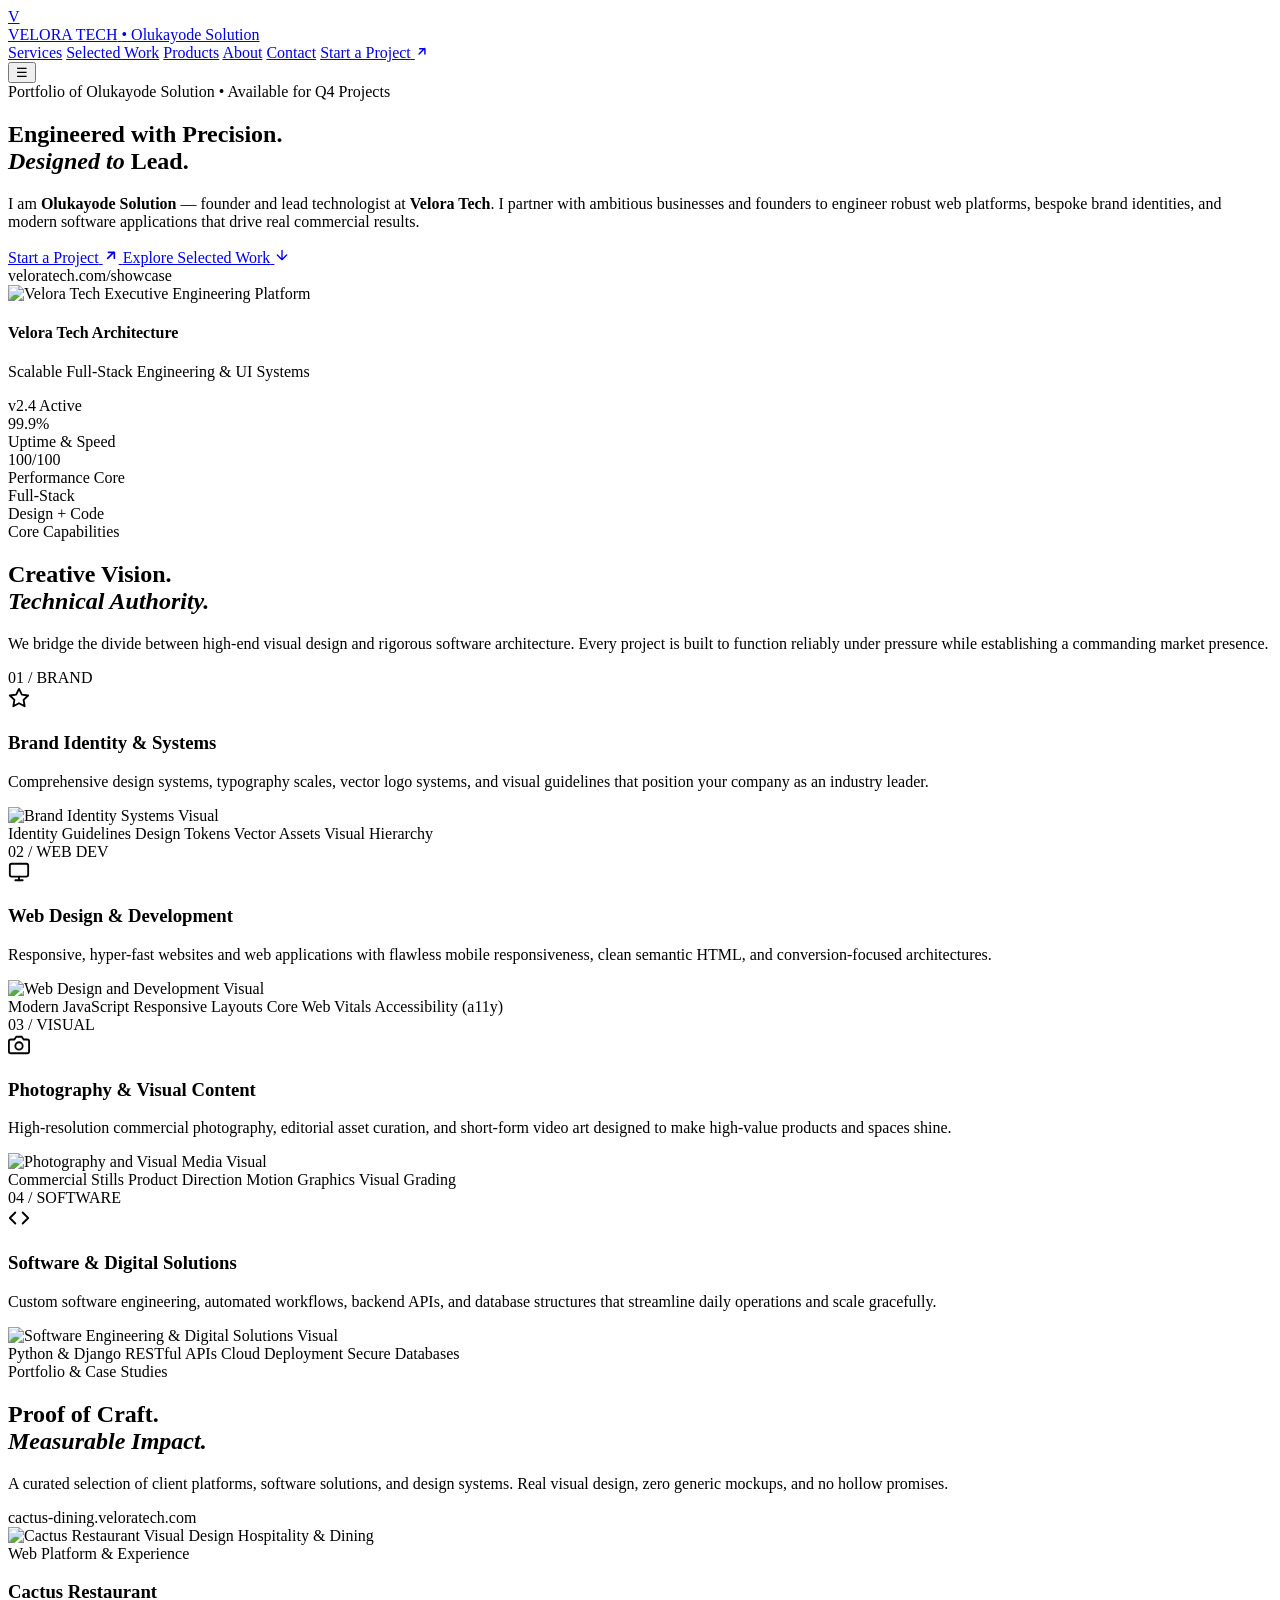
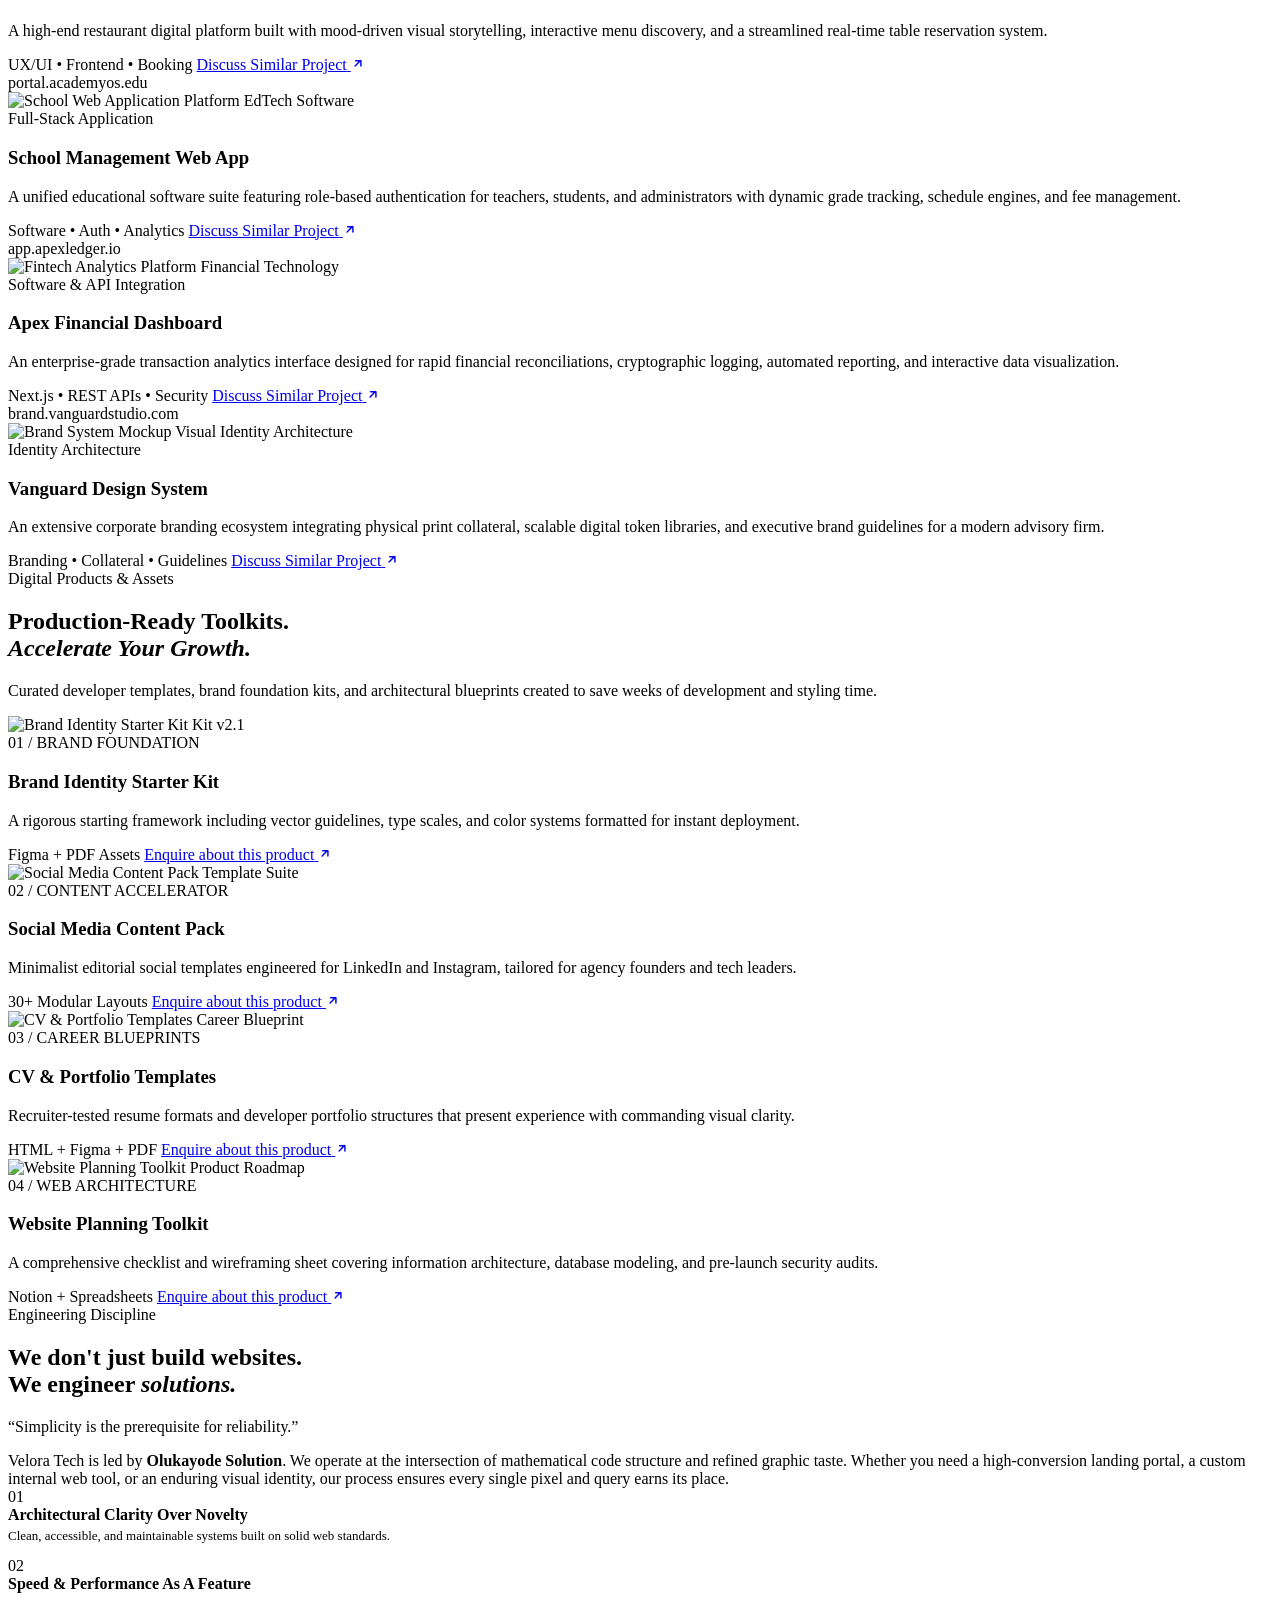
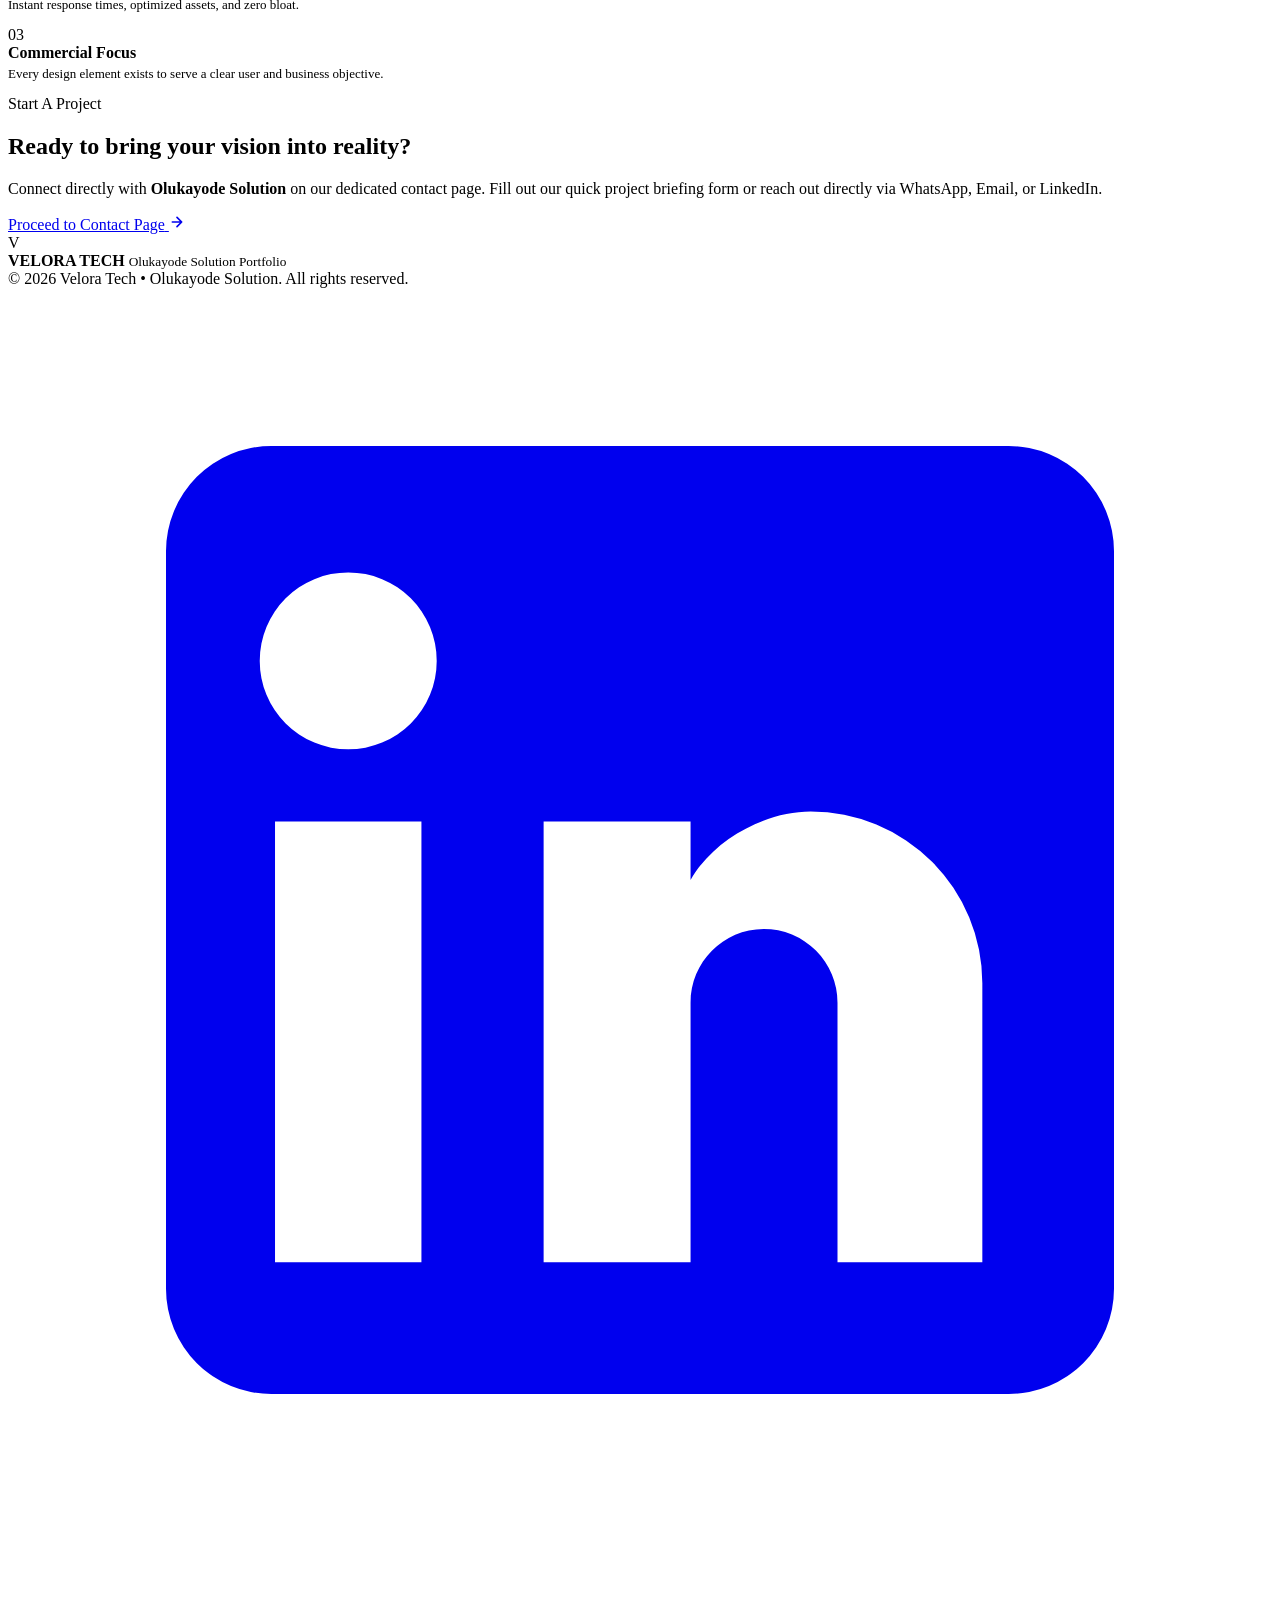
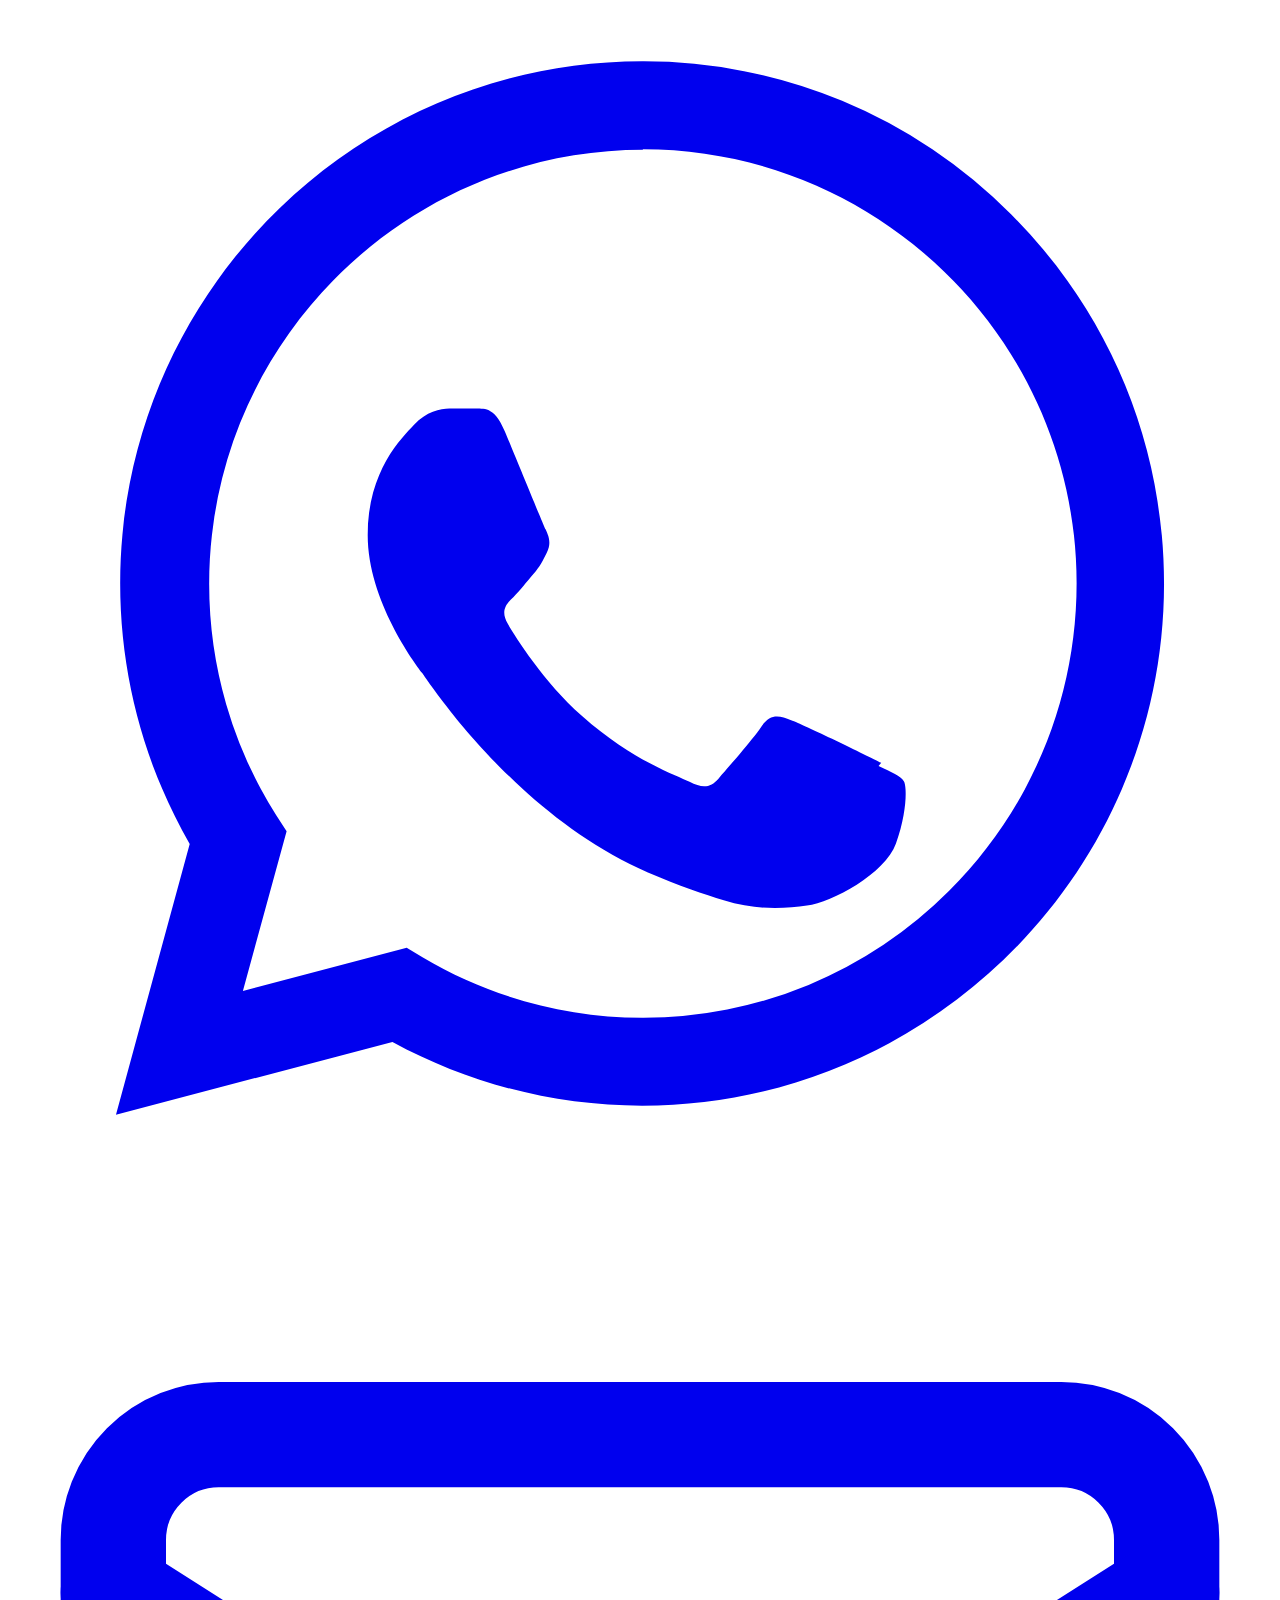
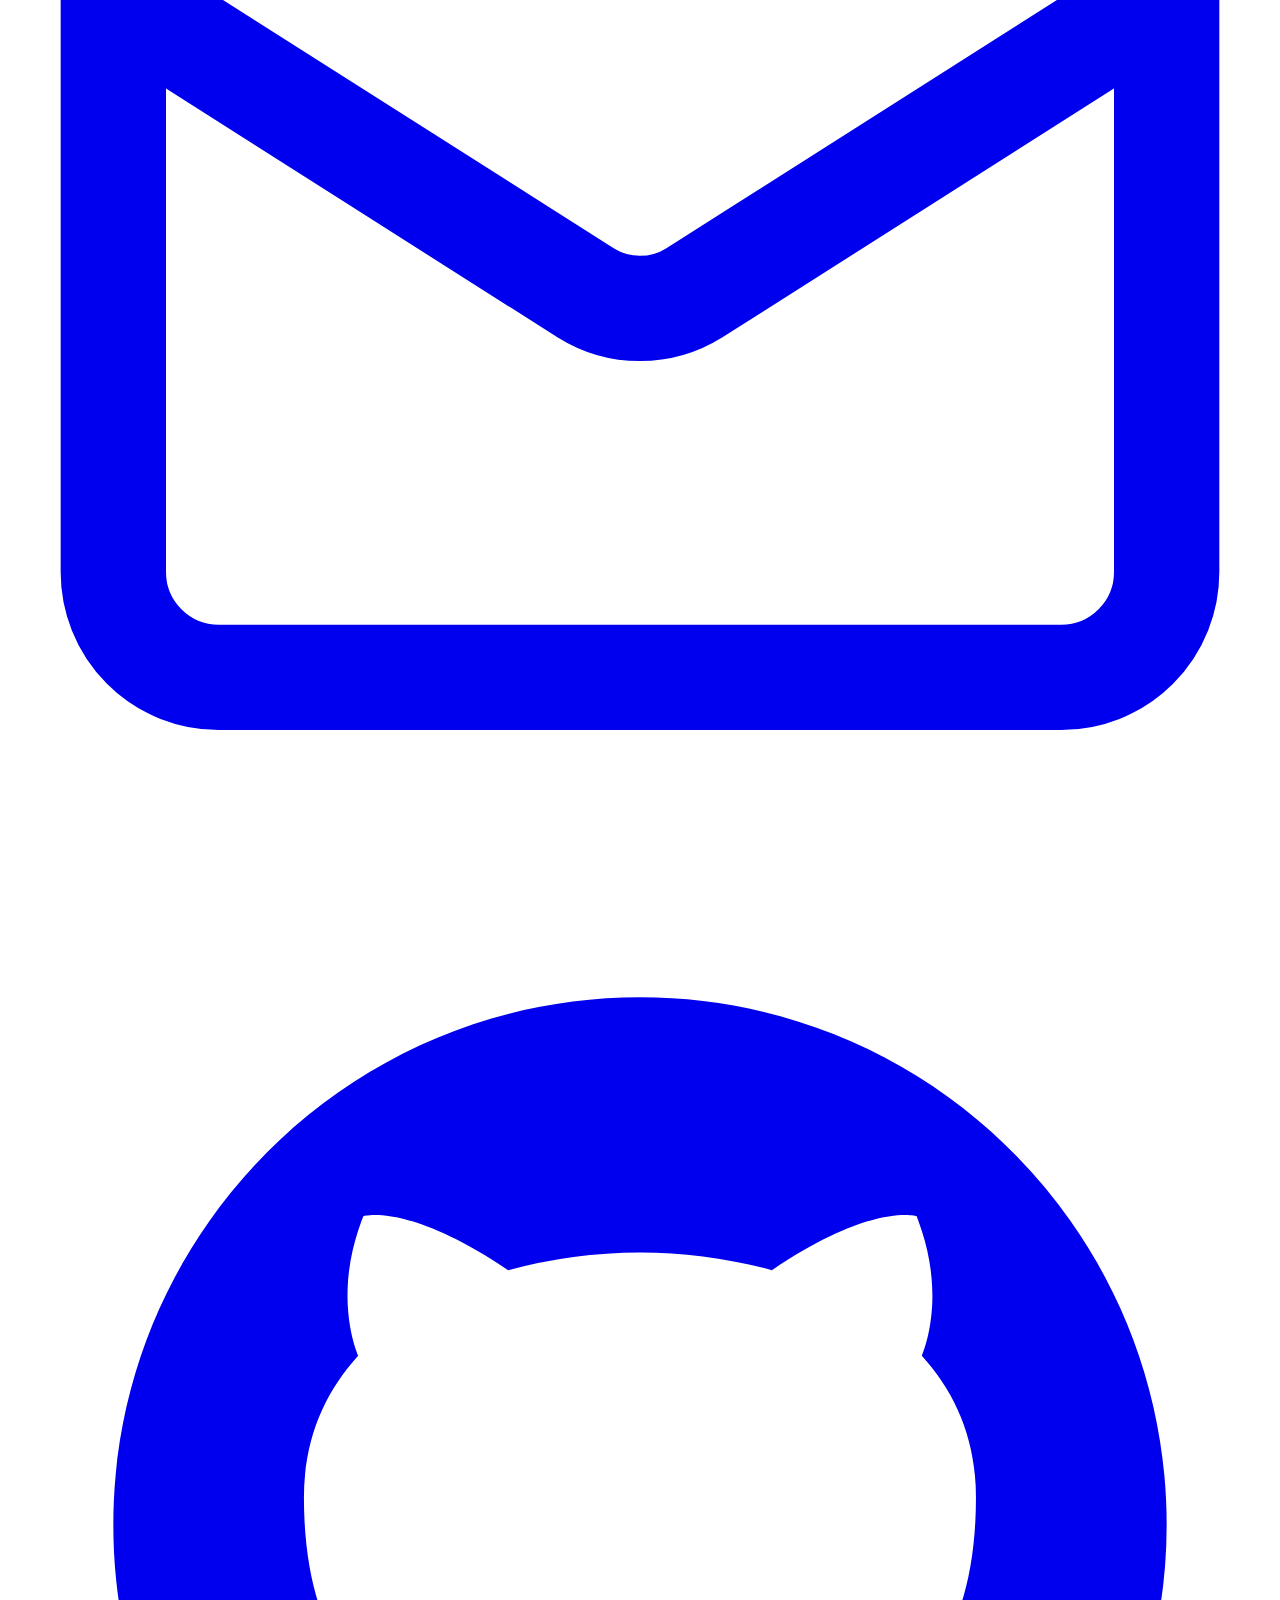
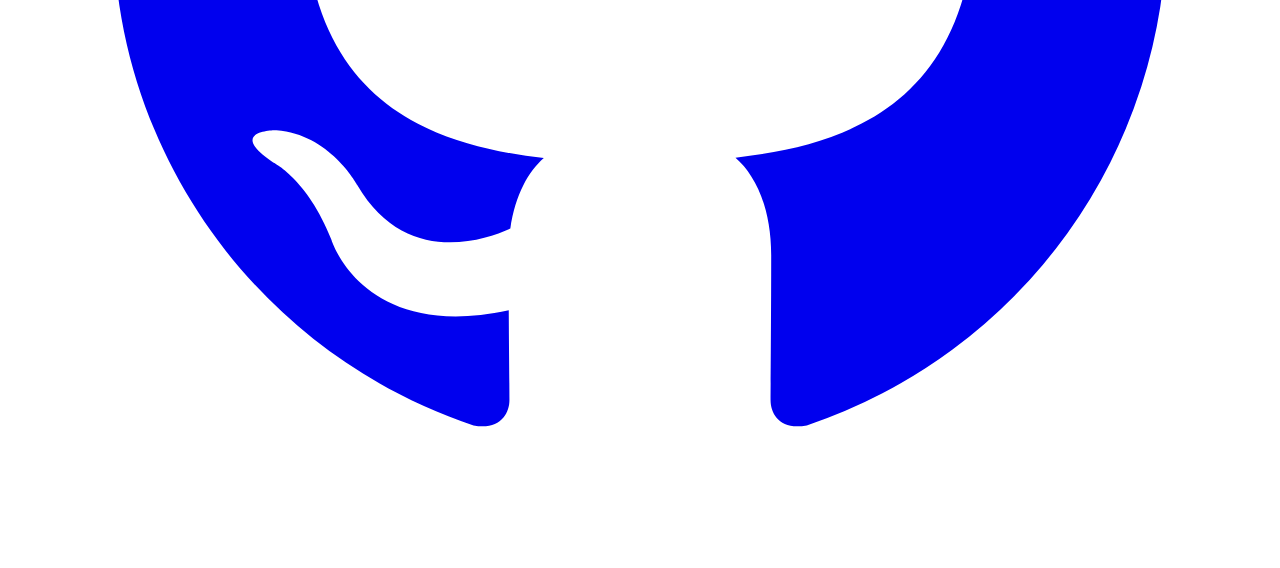
==== commit dbede6d6: "Add files via upload" ====
--- a/index.html
+++ b/index.html
@@ -1,88 +1,605 @@
 <!doctype html>
 <html lang="en">
 <head>
-<meta charset="utf-8">
-<meta name="viewport" content="width=device-width, initial-scale=1">
-<title>Velora Creatives &amp; Tech — Creative + Digital Agency</title>
-<meta name="description" content="Velora Creatives & Tech builds brands, digital experiences, visual content and software that move ideas forward.">
-<meta name="theme-color" content="#11110f">
-<link rel="preconnect" href="https://fonts.googleapis.com">
-<link rel="preconnect" href="https://fonts.gstatic.com" crossorigin>
-<link href="https://fonts.googleapis.com/css2?family=DM+Mono:wght@400;500&family=Manrope:wght@400;500;600;700;800&display=swap" rel="stylesheet">
-<style>
-:root{--ink:#171817;--paper:#f3f0e9;--muted:#77766f;--line:#d8d4ca;--accent:#c9b79c;--serif:Georgia,'Times New Roman',serif}
-*{box-sizing:border-box}html{scroll-behavior:smooth}body{margin:0;background:var(--paper);color:var(--ink);font-family:Manrope,Arial,sans-serif}a{color:inherit;text-decoration:none}button{font:inherit;cursor:pointer}
-.nav-wrap{position:fixed;inset:0 0 auto;z-index:20;background:rgba(243,240,233,.92);backdrop-filter:blur(16px);border-bottom:1px solid rgba(23,24,23,.08)}
-.nav{max-width:1240px;height:76px;margin:auto;padding:0 28px;display:flex;align-items:center;justify-content:space-between}
-.brand{display:flex;align-items:center;gap:11px;font-size:13px;font-weight:800;letter-spacing:.2em}.brand-mark{width:34px;height:34px;border:1px solid var(--ink);display:grid;place-items:center;font:italic 22px Georgia}
-.nav-links{display:flex;align-items:center;gap:28px}.nav-links a{font-size:11px;font-weight:800;letter-spacing:.04em;color:#55544e}.nav-links a:hover{color:var(--ink)}.nav-cta{padding:12px 15px;background:var(--ink);color:var(--paper)!important}.menu{display:none;border:0;background:none;font-size:23px}
-.hero{min-height:760px;min-height:100svh;background:var(--ink);color:var(--paper);position:relative;overflow:hidden;padding:150px max(28px,calc((100vw - 1240px)/2)) 70px;display:grid;grid-template-columns:1.1fr .9fr;align-items:center}
-.hero:before{content:"";position:absolute;inset:0;background-image:linear-gradient(rgba(255,255,255,.07) 1px,transparent 1px),linear-gradient(90deg,rgba(255,255,255,.07) 1px,transparent 1px);background-size:84px 84px;mask-image:linear-gradient(90deg,#000,transparent)}
-.hero-copy{position:relative;z-index:2;max-width:740px}.eyebrow,.section-label,.meta{font:10px 'DM Mono',monospace;letter-spacing:.14em;text-transform:uppercase}.eyebrow{color:#bdbbb1;margin-bottom:28px}.eyebrow:before{content:"";display:inline-block;width:7px;height:7px;border-radius:50%;background:var(--accent);margin-right:10px}
-h1{font-size:clamp(58px,8vw,112px);line-height:.92;letter-spacing:-.075em;margin:0;font-weight:700}h1 em{font:italic 400 1em Georgia}.hero h1 span{color:var(--accent)}.hero-copy>p{max-width:570px;color:#bdbbb1;font-size:15px;line-height:1.8;margin:30px 0}
-.hero-actions{display:flex;gap:22px;align-items:center;flex-wrap:wrap}.button{display:inline-flex;align-items:center;gap:10px;padding:15px 19px;font-size:11px;font-weight:800}.button.primary{background:var(--accent);color:var(--ink)}.text-link{font-size:11px;font-weight:800;color:#e3e0d8}.orbit-art{height:460px;position:relative;display:grid;place-items:center}.ring{position:absolute;border:1px solid #55564e;border-radius:50%;width:390px;height:230px;transform:rotate(-20deg)}.ring.r2{width:250px;height:410px;transform:rotate(48deg)}.core{width:105px;height:105px;border:1px solid #77766f;border-radius:50%;display:grid;place-items:center;color:var(--accent);font-size:30px}.orbit-word{position:absolute;color:#85847d;font:9px 'DM Mono';letter-spacing:.2em}.ow1{top:60px;right:22px}.ow2{bottom:65px;left:20px}.hero-foot{position:absolute;bottom:25px;left:max(28px,calc((100vw - 1240px)/2));right:max(28px,calc((100vw - 1240px)/2));display:flex;justify-content:space-between;color:#77766f;font:9px 'DM Mono';letter-spacing:.12em;text-transform:uppercase}
-.section{max-width:1240px;margin:auto;padding:120px 28px}.section-label{color:#77766f;margin-bottom:22px}.section-label:before{content:"";display:inline-block;width:23px;height:1px;background:currentColor;vertical-align:middle;margin-right:9px}
-.section-head{display:grid;grid-template-columns:1.15fr .85fr;gap:70px;align-items:end;margin-bottom:65px}.section h2{font-size:clamp(44px,6vw,78px);line-height:.98;letter-spacing:-.06em;margin:0}.section h2 em{font:italic 400 1em Georgia}.section-head>p,.about-copy p{color:var(--muted);font-size:14px;line-height:1.85;max-width:500px;margin:0}
-.service-list{border-top:1px solid var(--line)}.service{min-height:155px;border-bottom:1px solid var(--line);display:grid;grid-template-columns:55px 60px 1fr 25px;gap:24px;align-items:center}.service-num{font:10px 'DM Mono';color:#8b8980}.service-icon{width:48px;height:48px;border:1px solid var(--line);display:grid;place-items:center;font-size:20px}.service h3{font-size:22px;margin:0 0 8px;letter-spacing:-.04em}.service p{font-size:12px;color:var(--muted);line-height:1.7;margin:0 0 12px}.tags{display:flex;gap:7px;flex-wrap:wrap}.tags span,.project-label{font:8px 'DM Mono';letter-spacing:.1em;text-transform:uppercase;border:1px solid var(--line);padding:6px 8px;color:#77766f}
-.products{background:#e9e5dc;max-width:none;padding-left:max(28px,calc((100vw - 1240px)/2));padding-right:max(28px,calc((100vw - 1240px)/2))}
-.product-grid{display:grid;grid-template-columns:repeat(2,minmax(0,1fr));gap:18px}.product-card{background:var(--paper);border:1px solid var(--line)}.product-art{height:175px;position:relative;overflow:hidden;display:grid;place-items:center;background:#252a29;color:#d9c9b3}.product-art.alt{background:#d7d0c2;color:#252a29}.product-art.blue{background:#26343b;color:#d9c9b3}.product-art .art-word{font:italic 66px Georgia;letter-spacing:-.07em}.product-art:before,.product-art:after{content:"";position:absolute;width:180px;height:180px;border:1px solid currentColor;transform:rotate(35deg);opacity:.35}.product-art:after{width:130px;height:130px;transform:rotate(-25deg)}.art-label{position:absolute;top:15px;left:16px;font:9px 'DM Mono';letter-spacing:.12em}.product-body{padding:22px}.product-body small{font:9px 'DM Mono';color:var(--muted);letter-spacing:.12em;text-transform:uppercase}.product-body h3{font-size:21px;margin:9px 0}.product-body p{font-size:12px;line-height:1.7;color:var(--muted);margin:0 0 16px}.product-body a{font-size:11px;font-weight:800;border-bottom:1px solid var(--ink);padding-bottom:5px}
-.work{background:var(--ink);color:var(--paper);max-width:none;padding-left:max(28px,calc((100vw - 1240px)/2));padding-right:max(28px,calc((100vw - 1240px)/2))}.work .section-label,.work .section-head>p{color:#99978e}.project-grid{display:grid;grid-template-columns:1fr 1fr;gap:60px 28px}.project-visual{height:360px;position:relative;display:grid;place-items:center;overflow:hidden;background:#d8d0c2;color:#1d201e}.project-visual.school{background:#29363a;color:#d9c9b3}.visual-type{font:italic 88px Georgia;letter-spacing:-.08em}.school .visual-type{font:800 62px 'DM Mono';font-style:normal}.visual-shape{position:absolute;width:230px;height:230px;border:1px solid currentColor;transform:rotate(38deg);opacity:.35}.visual-shape.two{width:160px;height:160px;transform:rotate(-22deg)}.project-label{position:absolute;top:16px;left:16px;border-color:rgba(0,0,0,.2);color:inherit}.project-info{padding-top:18px}.project-info .meta{color:#99978e}.project-info h3{font-size:27px;margin:9px 0}.project-info p{font-size:12px;line-height:1.75;color:#aaa89f;max-width:500px}.project-info a{font-size:11px;font-weight:800;display:inline-block;margin-top:7px;border-bottom:1px solid #77766f;padding-bottom:5px}
-.about{display:grid;grid-template-columns:1fr 1fr;gap:100px}.about-statement h2{font-size:clamp(45px,5.5vw,72px)}.about-statement>p{font:italic 22px Georgia}.about-copy{padding-top:45px}.about-copy p{margin:0 0 20px}.principles{margin-top:38px;border-top:1px solid var(--line)}.principles div{padding:16px 0;border-bottom:1px solid var(--line);font-size:12px}.principles b{font:10px 'DM Mono';color:#89877f;margin-right:30px}
-.manifesto{background:var(--accent);padding:24px 28px;text-align:center;font:10px 'DM Mono';letter-spacing:.14em}
-.footer{background:var(--ink);color:var(--paper);padding:38px max(28px,calc((100vw - 1240px)/2));display:grid;grid-template-columns:1fr 1fr 1fr;gap:25px;align-items:center}.footer-brand{display:flex;align-items:center;gap:12px}.footer-brand small{display:block;color:#85837a;font:8px 'DM Mono';letter-spacing:.14em;margin-top:4px}.footer p{color:#85837a;font-size:10px;line-height:1.7}.footer-links{display:flex;justify-content:flex-end;gap:22px;font:9px 'DM Mono';color:#aaa89f}.footer-links a:hover{color:var(--accent)}
-.reveal{animation:rise .7s ease both}@keyframes rise{from{opacity:0;transform:translateY(16px)}to{opacity:1;transform:none}}
-@media(max-width:850px){.nav{height:68px}.nav-links{display:none;position:absolute;top:68px;left:0;right:0;background:var(--paper);padding:22px 28px;border-bottom:1px solid var(--line);flex-direction:column;align-items:flex-start;gap:20px}.nav-links.open{display:flex}.menu{display:block}.hero{grid-template-columns:1fr;min-height:850px;padding-top:140px}.orbit-art{position:absolute;right:-140px;top:300px;opacity:.45;transform:scale(.7)}.hero-copy{max-width:650px}.section{padding-top:85px;padding-bottom:85px}.section-head,.about{grid-template-columns:1fr;gap:30px}.service{grid-template-columns:35px 48px 1fr;gap:14px;padding:22px 0}.project-grid{grid-template-columns:1fr;gap:42px}.project-visual{height:300px}.footer{grid-template-columns:1fr}.footer-links{justify-content:flex-start}.hero-foot{font-size:8px}}
-@media(max-width:520px){h1{font-size:clamp(55px,15vw,82px)}.hero-copy>p{font-size:13px}.hero-actions{align-items:flex-start;flex-direction:column}.product-grid{grid-template-columns:1fr}.service h3{font-size:18px}.service p{font-size:11px}.section h2{font-size:46px}.project-visual{height:255px}.hero-foot span:last-child{display:none}}
-@media(prefers-reduced-motion:reduce){*,*:before,*:after{scroll-behavior:auto!important;animation:none!important;transition:none!important}}
-</style>
+  <meta charset="utf-8">
+  <meta name="viewport" content="width=device-width, initial-scale=1">
+  <title>Velora Tech — Olukayode Solution | Creative Technologist &amp; Software Solutions</title>
+  <meta name="description" content="Portfolio of Olukayode Solution at Velora Tech. We architect high-performance websites, digital products, brand identities, and custom software solutions.">
+  <meta name="theme-color" content="#090d16">
+
+  <!-- Preconnect & Fonts -->
+  <link rel="preconnect" href="https://fonts.googleapis.com">
+  <link rel="preconnect" href="https://fonts.gstatic.com" crossorigin>
+  <link href="https://fonts.googleapis.com/css2?family=DM+Mono:wght@400;500&family=Manrope:wght@400;500;600;700;800&display=swap" rel="stylesheet">
+  
+  <!-- Main Stylesheet -->
+  <link rel="stylesheet" href="styles.css">
 </head>
 <body>
-<header class="nav-wrap"><nav class="nav">
-<a class="brand" href="#top" aria-label="Velora home"><span class="brand-mark">V</span><span>VELORA</span></a>
-<div class="nav-links" id="navLinks">
-<a href="#services">SERVICES</a><a href="#products">DIGITAL PRODUCTS</a><a href="#work">WORK</a><a href="#about">ABOUT</a><a href="contact.html">CONTACT</a><a class="nav-cta" href="contact.html">Start a project ↗</a>
-</div><button class="menu" id="menu" aria-label="Toggle navigation" aria-expanded="false">☰</button>
-</nav></header>
-<main>
-<section id="top" class="hero"><div class="hero-copy">
-<div class="eyebrow">Creative + technology agency</div>
-<h1>Ideas, made <em>visible.</em><br>Built to <span>work.</span></h1>
-<p>Velora Creatives &amp; Tech is an independent creative and digital agency helping ambitious brands turn ideas into identities, content and useful digital products.</p>
-<div class="hero-actions"><a class="button primary" href="contact.html">Start a project ↗</a><a class="text-link" href="#work">Explore our work ↓</a></div>
-</div><div class="orbit-art" aria-hidden="true"><div class="ring"></div><div class="ring r2"></div><div class="core">✦</div><span class="orbit-word ow1">CREATE</span><span class="orbit-word ow2">BUILD</span></div>
-<div class="hero-foot"><span>Brand / Digital / Visual / Software</span><span>Scroll to explore ↓</span></div></section>
-
-<section id="services" class="section"><div class="section-head"><div><div class="section-label">What we do</div><h2>Creative thinking.<br><em>Technical execution.</em></h2></div><p>One agency, multiple disciplines. We bring design and technology together so the final result feels as good as it functions.</p></div>
-<div class="service-list">
-<article class="service"><div class="service-num">01</div><div class="service-icon">✦</div><div><h3>Brand Identity</h3><p>Distinctive visual systems that give businesses a clear, confident presence.</p><div class="tags"><span>Logo systems</span><span>Brand direction</span><span>Visual identity</span></div></div><span>↗</span></article>
-<article class="service"><div class="service-num">02</div><div class="service-icon">□</div><div><h3>Web Design &amp; Development</h3><p>Fast, responsive websites and digital experiences built around real business goals.</p><div class="tags"><span>Websites</span><span>Web apps</span><span>UI / UX</span></div></div><span>↗</span></article>
-<article class="service"><div class="service-num">03</div><div class="service-icon">◉</div><div><h3>Photography &amp; Video</h3><p>Visual content designed to make products, people and properties stand out.</p><div class="tags"><span>Photography</span><span>Reels</span><span>Property video</span></div></div><span>↗</span></article>
-<article class="service"><div class="service-num">04</div><div class="service-icon">&lt;/&gt;</div><div><h3>Software &amp; Digital Solutions</h3><p>Practical software solutions that turn repetitive work and ideas into usable products.</p><div class="tags"><span>Frontend</span><span>Python</span><span>Java / C++</span></div></div><span>↗</span></article>
-</div></section>
-
-<section id="products" class="section products"><div class="section-head"><div><div class="section-label">Digital products</div><h2>Useful tools.<br><em>Ready for your next idea.</em></h2></div><p>Explore digital resources designed to help you plan, present and grow your brand. Contact us for current formats, pricing and delivery.</p></div>
-<div class="product-grid">
-<article class="product-card"><div class="product-art"><span class="art-label">01 / BRANDING</span><span class="art-word">V.</span></div><div class="product-body"><small>Brand starter</small><h3>Brand Identity Starter Kit</h3><p>A practical starting point for shaping your brand direction, visual style, colours and typography.</p><a href="contact.html">Enquire about this product ↗</a></div></article>
-<article class="product-card"><div class="product-art alt"><span class="art-label">02 / SOCIAL CONTENT</span><span class="art-word">POST</span></div><div class="product-body"><small>Content templates</small><h3>Social Media Content Pack</h3><p>Editable post and story layout concepts to help keep your business pages visually consistent.</p><a href="contact.html">Enquire about this product ↗</a></div></article>
-<article class="product-card"><div class="product-art alt"><span class="art-label">03 / DOCUMENTS</span><span class="art-word">CV+</span></div><div class="product-body"><small>Career resources</small><h3>CV &amp; Portfolio Templates</h3><p>Clean document layouts to help present your experience, skills and selected work professionally.</p><a href="contact.html">Enquire about this product ↗</a></div></article>
-<article class="product-card"><div class="product-art blue"><span class="art-label">04 / WEB DESIGN</span><span class="art-word">WEB</span></div><div class="product-body"><small>Website resources</small><h3>Website Planning Toolkit</h3><p>A structured planning resource for organising website pages, content, features and launch tasks.</p><a href="contact.html">Enquire about this product ↗</a></div></article>
-</div></section>
-
-<section id="work" class="section work"><div class="section-head"><div><div class="section-label">Selected work</div><h2>Proof over<br><em>promises.</em></h2></div><p>A growing body of work across websites, visual content and software. No invented metrics. Just projects, concepts and craft.</p></div>
-<div class="project-grid">
-<article class="project"><div class="project-visual"><span class="visual-shape"></span><span class="visual-shape two"></span><span class="visual-type">CACTUS</span><span class="project-label">Web design</span></div><div class="project-info"><span class="meta">Web concept</span><h3>Cactus Restaurant</h3><p>A modern restaurant web experience focused on atmosphere, menu discovery and clear conversion paths.</p><a href="contact.html">Discuss a similar project ↗</a></div></article>
-<article class="project"><div class="project-visual school"><span class="visual-shape"></span><span class="visual-shape two"></span><span class="visual-type">&lt;/&gt;</span><span class="project-label">Development</span></div><div class="project-info"><span class="meta">Digital product</span><h3>School Web App</h3><p>A school-focused web application concept exploring authentication, clean workflows and useful student experiences.</p><a href="contact.html">Discuss a similar project ↗</a></div></article>
-</div></section>
-
-<section id="about" class="section about"><div class="about-statement"><div class="section-label">Why Velora</div><h2>We don't just make things <em>look</em> good.</h2><p>We make them make sense.</p></div><div class="about-copy"><p>Velora Creatives &amp; Tech operates at the intersection of visual creativity and software. That means a brand can move from an identity system to a campaign, a website or a digital product without losing its character along the way.</p><p>Our approach is intentionally lean: understand the problem, shape the idea, build the right thing and make every detail earn its place.</p><div class="principles"><div><b>01</b>Clarity before decoration</div><div><b>02</b>Useful beats impressive</div><div><b>03</b>Details are part of the strategy</div></div></div></section>
-<section class="manifesto">DESIGN &nbsp; + &nbsp; CODE &nbsp; + &nbsp; STORY &nbsp; + &nbsp; MOTION &nbsp; + &nbsp; DESIGN &nbsp; + &nbsp; CODE</section>
-</main>
-<footer class="footer"><div class="footer-brand"><span class="brand-mark">V</span><div><strong>VELORA</strong><small>CREATIVES &amp; TECH</small></div></div><p>Creative direction, digital experiences<br>and software solutions.</p><div class="footer-links"><span>© 2026 Velora Creatives &amp; Tech</span><a href="https://www.linkedin.com/in/joseph-olukayode-981398437" target="_blank" rel="noopener noreferrer">LinkedIn ↗</a><a href="https://github.com/solution0-0/velora-creatives-tech" target="_blank" rel="noopener noreferrer">GitHub ↗</a></div></footer>
-<script>
-const menu=document.getElementById('menu');
-const nav=document.getElementById('navLinks');
-menu.addEventListener('click',()=>{const open=nav.classList.toggle('open');menu.setAttribute('aria-expanded',String(open));});
-nav.querySelectorAll('a').forEach(link=>link.addEventListener('click',()=>{nav.classList.remove('open');menu.setAttribute('aria-expanded','false');}));
-</script>
+
+  <!-- Navigation -->
+  <header class="nav-wrap">
+    <nav class="nav">
+      <a class="brand" href="index.html" aria-label="Velora Tech — Olukayode Solution">
+        <span class="brand-mark">V</span>
+        <div class="brand-text-group">
+          <span class="brand-company">VELORA TECH</span>
+          <span class="brand-sep">•</span>
+          <span class="brand-name">Olukayode Solution</span>
+        </div>
+      </a>
+
+      <div class="nav-links" id="navLinks">
+        <a href="#services">Services</a>
+        <a href="#work">Selected Work</a>
+        <a href="#products">Products</a>
+        <a href="#about">About</a>
+        <a href="contact.html">Contact</a>
+        <a class="nav-cta" href="contact.html">
+          <span>Start a Project</span>
+          <svg viewBox="0 0 24 24" width="14" height="14" fill="none" stroke="currentColor" stroke-width="2.5" stroke-linecap="round" stroke-linejoin="round"><path d="M7 17l9.2-9.2M17 17V8H8"/></svg>
+        </a>
+      </div>
+
+      <button class="menu-toggle" id="menuToggle" aria-label="Toggle navigation" aria-expanded="false">☰</button>
+    </nav>
+  </header>
+
+  <main>
+    <!-- Hero Section -->
+    <section id="top" class="hero">
+      <div class="hero-copy">
+        <div class="eyebrow">
+          <span class="status-dot"></span>
+          <span>Portfolio of Olukayode Solution • Available for Q4 Projects</span>
+        </div>
+        <h1>
+          Engineered with Precision.<br>
+          <em>Designed to</em> <span class="gradient-text">Lead.</span>
+        </h1>
+        <p>
+          I am <strong>Olukayode Solution</strong> — founder and lead technologist at <strong>Velora Tech</strong>. 
+          I partner with ambitious businesses and founders to engineer robust web platforms, bespoke brand identities, and modern software applications that drive real commercial results.
+        </p>
+        <div class="hero-actions">
+          <a class="button primary" href="contact.html">
+            <span>Start a Project</span>
+            <svg viewBox="0 0 24 24" width="16" height="16" fill="none" stroke="currentColor" stroke-width="2.5" stroke-linecap="round" stroke-linejoin="round"><path d="M7 17l9.2-9.2M17 17V8H8"/></svg>
+          </a>
+          <a class="button secondary" href="#work">
+            <span>Explore Selected Work</span>
+            <svg viewBox="0 0 24 24" width="16" height="16" fill="none" stroke="currentColor" stroke-width="2" stroke-linecap="round" stroke-linejoin="round"><path d="M12 5v14M19 12l-7 7-7-7"/></svg>
+          </a>
+        </div>
+      </div>
+
+      <!-- Hero Visual Showcase -->
+      <div class="hero-visual-card">
+        <div class="hero-visual-header">
+          <div class="window-dots">
+            <span class="dot-red"></span>
+            <span class="dot-yellow"></span>
+            <span class="dot-green"></span>
+          </div>
+          <span class="visual-title-chip">veloratech.com/showcase</span>
+        </div>
+        <div class="visual-preview-frame">
+          <img src="https://images.unsplash.com/photo-1551288049-bebda4e38f71?auto=format&fit=crop&w=1200&q=80" alt="Velora Tech Executive Engineering Platform" loading="eager">
+          <div class="visual-overlay-caption">
+            <div>
+              <h4>Velora Tech Architecture</h4>
+              <p>Scalable Full-Stack Engineering &amp; UI Systems</p>
+            </div>
+            <span class="service-num">v2.4 Active</span>
+          </div>
+        </div>
+        <div class="visual-stats-row">
+          <div class="v-stat">
+            <div class="v-stat-num">99.9%</div>
+            <div class="v-stat-label">Uptime &amp; Speed</div>
+          </div>
+          <div class="v-stat">
+            <div class="v-stat-num">100/100</div>
+            <div class="v-stat-label">Performance Core</div>
+          </div>
+          <div class="v-stat">
+            <div class="v-stat-num">Full-Stack</div>
+            <div class="v-stat-label">Design + Code</div>
+          </div>
+        </div>
+      </div>
+    </section>
+
+    <!-- Services Section (Segment Visuals) -->
+    <section id="services" class="section">
+      <div class="section-head">
+        <div>
+          <div class="section-label">Core Capabilities</div>
+          <h2>Creative Vision.<br><em>Technical Authority.</em></h2>
+        </div>
+        <p>
+          We bridge the divide between high-end visual design and rigorous software architecture. 
+          Every project is built to function reliably under pressure while establishing a commanding market presence.
+        </p>
+      </div>
+
+      <div class="services-grid">
+        <!-- Service 01: Brand Identity -->
+        <article class="service-card">
+          <div>
+            <div class="service-card-top">
+              <span class="service-num">01 / BRAND</span>
+              <div class="service-icon-box">
+                <svg viewBox="0 0 24 24" width="22" height="22" fill="none" stroke="currentColor" stroke-width="2" stroke-linecap="round" stroke-linejoin="round"><path d="M12 2l3.09 6.26L22 9.27l-5 4.87 1.18 6.88L12 17.77l-6.18 3.25L7 14.14 2 9.27l6.91-1.01L12 2z"/></svg>
+              </div>
+            </div>
+            <h3>Brand Identity &amp; Systems</h3>
+            <p>Comprehensive design systems, typography scales, vector logo systems, and visual guidelines that position your company as an industry leader.</p>
+          </div>
+          
+          <div class="service-segment-visual">
+            <img src="https://images.unsplash.com/photo-1600132806370-bf17e65e942f?auto=format&fit=crop&w=800&q=80" alt="Brand Identity Systems Visual" loading="lazy">
+          </div>
+
+          <div class="service-tags">
+            <span>Identity Guidelines</span>
+            <span>Design Tokens</span>
+            <span>Vector Assets</span>
+            <span>Visual Hierarchy</span>
+          </div>
+        </article>
+
+        <!-- Service 02: Web Design & Development -->
+        <article class="service-card">
+          <div>
+            <div class="service-card-top">
+              <span class="service-num">02 / WEB DEV</span>
+              <div class="service-icon-box">
+                <svg viewBox="0 0 24 24" width="22" height="22" fill="none" stroke="currentColor" stroke-width="2" stroke-linecap="round" stroke-linejoin="round"><rect width="20" height="14" x="2" y="3" rx="2"/><line x1="8" x2="16" y1="21" y2="21"/><line x1="12" x2="12" y1="17" y2="21"/></svg>
+              </div>
+            </div>
+            <h3>Web Design &amp; Development</h3>
+            <p>Responsive, hyper-fast websites and web applications with flawless mobile responsiveness, clean semantic HTML, and conversion-focused architectures.</p>
+          </div>
+
+          <div class="service-segment-visual">
+            <img src="https://images.unsplash.com/photo-1460925895917-afdab827c52f?auto=format&fit=crop&w=800&q=80" alt="Web Design and Development Visual" loading="lazy">
+          </div>
+
+          <div class="service-tags">
+            <span>Modern JavaScript</span>
+            <span>Responsive Layouts</span>
+            <span>Core Web Vitals</span>
+            <span>Accessibility (a11y)</span>
+          </div>
+        </article>
+
+        <!-- Service 03: Photography & Media -->
+        <article class="service-card">
+          <div>
+            <div class="service-card-top">
+              <span class="service-num">03 / VISUAL</span>
+              <div class="service-icon-box">
+                <svg viewBox="0 0 24 24" width="22" height="22" fill="none" stroke="currentColor" stroke-width="2" stroke-linecap="round" stroke-linejoin="round"><path d="M23 19a2 2 0 0 1-2 2H3a2 2 0 0 1-2-2V8a2 2 0 0 1 2-2h4l2-3h6l2 3h4a2 2 0 0 1 2 2z"/><circle cx="12" cy="13" r="4"/></svg>
+              </div>
+            </div>
+            <h3>Photography &amp; Visual Content</h3>
+            <p>High-resolution commercial photography, editorial asset curation, and short-form video art designed to make high-value products and spaces shine.</p>
+          </div>
+
+          <div class="service-segment-visual">
+            <img src="https://images.unsplash.com/photo-1542038784456-1ea8e935640e?auto=format&fit=crop&w=800&q=80" alt="Photography and Visual Media Visual" loading="lazy">
+          </div>
+
+          <div class="service-tags">
+            <span>Commercial Stills</span>
+            <span>Product Direction</span>
+            <span>Motion Graphics</span>
+            <span>Visual Grading</span>
+          </div>
+        </article>
+
+        <!-- Service 04: Software & Digital Solutions -->
+        <article class="service-card">
+          <div>
+            <div class="service-card-top">
+              <span class="service-num">04 / SOFTWARE</span>
+              <div class="service-icon-box">
+                <svg viewBox="0 0 24 24" width="22" height="22" fill="none" stroke="currentColor" stroke-width="2" stroke-linecap="round" stroke-linejoin="round"><polyline points="16 18 22 12 16 6"/><polyline points="8 6 2 12 8 18"/></svg>
+              </div>
+            </div>
+            <h3>Software &amp; Digital Solutions</h3>
+            <p>Custom software engineering, automated workflows, backend APIs, and database structures that streamline daily operations and scale gracefully.</p>
+          </div>
+
+          <div class="service-segment-visual">
+            <img src="https://images.unsplash.com/photo-1555066931-4365d14bab8c?auto=format&fit=crop&w=800&q=80" alt="Software Engineering & Digital Solutions Visual" loading="lazy">
+          </div>
+
+          <div class="service-tags">
+            <span>Python &amp; Django</span>
+            <span>RESTful APIs</span>
+            <span>Cloud Deployment</span>
+            <span>Secure Databases</span>
+          </div>
+        </article>
+      </div>
+    </section>
+
+    <!-- Selected Work Section (Visual Case Studies) -->
+    <section id="work" class="section work-section">
+      <div class="section-head">
+        <div>
+          <div class="section-label">Portfolio &amp; Case Studies</div>
+          <h2>Proof of Craft.<br><em>Measurable Impact.</em></h2>
+        </div>
+        <p>
+          A curated selection of client platforms, software solutions, and design systems. 
+          Real visual design, zero generic mockups, and no hollow promises.
+        </p>
+      </div>
+
+      <div class="projects-grid">
+        <!-- Project 1: Cactus Restaurant -->
+        <article class="project-card">
+          <div class="project-browser-frame">
+            <div class="window-dots">
+              <span class="dot-red"></span>
+              <span class="dot-yellow"></span>
+              <span class="dot-green"></span>
+            </div>
+            <span class="project-url-bar">cactus-dining.veloratech.com</span>
+          </div>
+          <div class="project-image-wrap">
+            <img src="https://images.unsplash.com/photo-1517248135467-4c7edcad34c4?auto=format&fit=crop&w=1200&q=80" alt="Cactus Restaurant Visual Design" loading="lazy">
+            <span class="project-badge-overlay">Hospitality &amp; Dining</span>
+          </div>
+          <div class="project-content">
+            <div>
+              <div class="project-meta">Web Platform &amp; Experience</div>
+              <h3>Cactus Restaurant</h3>
+              <p>
+                A high-end restaurant digital platform built with mood-driven visual storytelling, interactive menu discovery, and a streamlined real-time table reservation system.
+              </p>
+            </div>
+            <div class="project-footer">
+              <span class="project-url-bar">UX/UI • Frontend • Booking</span>
+              <a class="project-link" href="contact.html">
+                <span>Discuss Similar Project</span>
+                <svg viewBox="0 0 24 24" width="14" height="14" fill="none" stroke="currentColor" stroke-width="2.5" stroke-linecap="round" stroke-linejoin="round"><path d="M7 17l9.2-9.2M17 17V8H8"/></svg>
+              </a>
+            </div>
+          </div>
+        </article>
+
+        <!-- Project 2: School Web App / AcademyOS -->
+        <article class="project-card">
+          <div class="project-browser-frame">
+            <div class="window-dots">
+              <span class="dot-red"></span>
+              <span class="dot-yellow"></span>
+              <span class="dot-green"></span>
+            </div>
+            <span class="project-url-bar">portal.academyos.edu</span>
+          </div>
+          <div class="project-image-wrap">
+            <img src="https://images.unsplash.com/photo-1522202176988-66273c2fd55f?auto=format&fit=crop&w=1200&q=80" alt="School Web Application Platform" loading="lazy">
+            <span class="project-badge-overlay">EdTech Software</span>
+          </div>
+          <div class="project-content">
+            <div>
+              <div class="project-meta">Full-Stack Application</div>
+              <h3>School Management Web App</h3>
+              <p>
+                A unified educational software suite featuring role-based authentication for teachers, students, and administrators with dynamic grade tracking, schedule engines, and fee management.
+              </p>
+            </div>
+            <div class="project-footer">
+              <span class="project-url-bar">Software • Auth • Analytics</span>
+              <a class="project-link" href="contact.html">
+                <span>Discuss Similar Project</span>
+                <svg viewBox="0 0 24 24" width="14" height="14" fill="none" stroke="currentColor" stroke-width="2.5" stroke-linecap="round" stroke-linejoin="round"><path d="M7 17l9.2-9.2M17 17V8H8"/></svg>
+              </a>
+            </div>
+          </div>
+        </article>
+
+        <!-- Project 3: FinTech Portal & Analytics -->
+        <article class="project-card">
+          <div class="project-browser-frame">
+            <div class="window-dots">
+              <span class="dot-red"></span>
+              <span class="dot-yellow"></span>
+              <span class="dot-green"></span>
+            </div>
+            <span class="project-url-bar">app.apexledger.io</span>
+          </div>
+          <div class="project-image-wrap">
+            <img src="https://images.unsplash.com/photo-1559526324-4b87b5e36e44?auto=format&fit=crop&w=1200&q=80" alt="Fintech Analytics Platform" loading="lazy">
+            <span class="project-badge-overlay">Financial Technology</span>
+          </div>
+          <div class="project-content">
+            <div>
+              <div class="project-meta">Software &amp; API Integration</div>
+              <h3>Apex Financial Dashboard</h3>
+              <p>
+                An enterprise-grade transaction analytics interface designed for rapid financial reconciliations, cryptographic logging, automated reporting, and interactive data visualization.
+              </p>
+            </div>
+            <div class="project-footer">
+              <span class="project-url-bar">Next.js • REST APIs • Security</span>
+              <a class="project-link" href="contact.html">
+                <span>Discuss Similar Project</span>
+                <svg viewBox="0 0 24 24" width="14" height="14" fill="none" stroke="currentColor" stroke-width="2.5" stroke-linecap="round" stroke-linejoin="round"><path d="M7 17l9.2-9.2M17 17V8H8"/></svg>
+              </a>
+            </div>
+          </div>
+        </article>
+
+        <!-- Project 4: Vanguard Brand System -->
+        <article class="project-card">
+          <div class="project-browser-frame">
+            <div class="window-dots">
+              <span class="dot-red"></span>
+              <span class="dot-yellow"></span>
+              <span class="dot-green"></span>
+            </div>
+            <span class="project-url-bar">brand.vanguardstudio.com</span>
+          </div>
+          <div class="project-image-wrap">
+            <img src="https://images.unsplash.com/photo-1618005182384-a83a8bd57fbe?auto=format&fit=crop&w=1200&q=80" alt="Brand System Mockup Visual" loading="lazy">
+            <span class="project-badge-overlay">Identity Architecture</span>
+          </div>
+          <div class="project-content">
+            <div>
+              <div class="project-meta">Identity Architecture</div>
+              <h3>Vanguard Design System</h3>
+              <p>
+                An extensive corporate branding ecosystem integrating physical print collateral, scalable digital token libraries, and executive brand guidelines for a modern advisory firm.
+              </p>
+            </div>
+            <div class="project-footer">
+              <span class="project-url-bar">Branding • Collateral • Guidelines</span>
+              <a class="project-link" href="contact.html">
+                <span>Discuss Similar Project</span>
+                <svg viewBox="0 0 24 24" width="14" height="14" fill="none" stroke="currentColor" stroke-width="2.5" stroke-linecap="round" stroke-linejoin="round"><path d="M7 17l9.2-9.2M17 17V8H8"/></svg>
+              </a>
+            </div>
+          </div>
+        </article>
+      </div>
+    </section>
+
+    <!-- Digital Products Section -->
+    <section id="products" class="section">
+      <div class="section-head">
+        <div>
+          <div class="section-label">Digital Products &amp; Assets</div>
+          <h2>Production-Ready Toolkits.<br><em>Accelerate Your Growth.</em></h2>
+        </div>
+        <p>
+          Curated developer templates, brand foundation kits, and architectural blueprints created to save weeks of development and styling time.
+        </p>
+      </div>
+
+      <div class="products-grid">
+        <!-- Product 1 -->
+        <article class="product-card">
+          <div class="product-visual-preview">
+            <img src="https://images.unsplash.com/photo-1507238691740-187a5b1d37b8?auto=format&fit=crop&w=800&q=80" alt="Brand Identity Starter Kit" loading="lazy">
+            <span class="product-pill">Kit v2.1</span>
+          </div>
+          <div class="product-body">
+            <div>
+              <span class="product-category">01 / BRAND FOUNDATION</span>
+              <h3>Brand Identity Starter Kit</h3>
+              <p>A rigorous starting framework including vector guidelines, type scales, and color systems formatted for instant deployment.</p>
+            </div>
+            <div class="product-action-row">
+              <span class="service-num">Figma + PDF Assets</span>
+              <a class="product-action-btn" href="contact.html">
+                <span>Enquire about this product</span>
+                <svg viewBox="0 0 24 24" width="14" height="14" fill="none" stroke="currentColor" stroke-width="2.5" stroke-linecap="round" stroke-linejoin="round"><path d="M7 17l9.2-9.2M17 17V8H8"/></svg>
+              </a>
+            </div>
+          </div>
+        </article>
+
+        <!-- Product 2 -->
+        <article class="product-card">
+          <div class="product-visual-preview">
+            <img src="https://images.unsplash.com/photo-1611162617474-5b21e879e113?auto=format&fit=crop&w=800&q=80" alt="Social Media Content Pack" loading="lazy">
+            <span class="product-pill">Template Suite</span>
+          </div>
+          <div class="product-body">
+            <div>
+              <span class="product-category">02 / CONTENT ACCELERATOR</span>
+              <h3>Social Media Content Pack</h3>
+              <p>Minimalist editorial social templates engineered for LinkedIn and Instagram, tailored for agency founders and tech leaders.</p>
+            </div>
+            <div class="product-action-row">
+              <span class="service-num">30+ Modular Layouts</span>
+              <a class="product-action-btn" href="contact.html">
+                <span>Enquire about this product</span>
+                <svg viewBox="0 0 24 24" width="14" height="14" fill="none" stroke="currentColor" stroke-width="2.5" stroke-linecap="round" stroke-linejoin="round"><path d="M7 17l9.2-9.2M17 17V8H8"/></svg>
+              </a>
+            </div>
+          </div>
+        </article>
+
+        <!-- Product 3 -->
+        <article class="product-card">
+          <div class="product-visual-preview">
+            <img src="https://images.unsplash.com/photo-1586281380349-632531db7ed4?auto=format&fit=crop&w=800&q=80" alt="CV & Portfolio Templates" loading="lazy">
+            <span class="product-pill">Career Blueprint</span>
+          </div>
+          <div class="product-body">
+            <div>
+              <span class="product-category">03 / CAREER BLUEPRINTS</span>
+              <h3>CV &amp; Portfolio Templates</h3>
+              <p>Recruiter-tested resume formats and developer portfolio structures that present experience with commanding visual clarity.</p>
+            </div>
+            <div class="product-action-row">
+              <span class="service-num">HTML + Figma + PDF</span>
+              <a class="product-action-btn" href="contact.html">
+                <span>Enquire about this product</span>
+                <svg viewBox="0 0 24 24" width="14" height="14" fill="none" stroke="currentColor" stroke-width="2.5" stroke-linecap="round" stroke-linejoin="round"><path d="M7 17l9.2-9.2M17 17V8H8"/></svg>
+              </a>
+            </div>
+          </div>
+        </article>
+
+        <!-- Product 4 -->
+        <article class="product-card">
+          <div class="product-visual-preview">
+            <img src="https://images.unsplash.com/photo-1508873696983-2df5293cb39f?auto=format&fit=crop&w=800&q=80" alt="Website Planning Toolkit" loading="lazy">
+            <span class="product-pill">Product Roadmap</span>
+          </div>
+          <div class="product-body">
+            <div>
+              <span class="product-category">04 / WEB ARCHITECTURE</span>
+              <h3>Website Planning Toolkit</h3>
+              <p>A comprehensive checklist and wireframing sheet covering information architecture, database modeling, and pre-launch security audits.</p>
+            </div>
+            <div class="product-action-row">
+              <span class="service-num">Notion + Spreadsheets</span>
+              <a class="product-action-btn" href="contact.html">
+                <span>Enquire about this product</span>
+                <svg viewBox="0 0 24 24" width="14" height="14" fill="none" stroke="currentColor" stroke-width="2.5" stroke-linecap="round" stroke-linejoin="round"><path d="M7 17l9.2-9.2M17 17V8H8"/></svg>
+              </a>
+            </div>
+          </div>
+        </article>
+      </div>
+    </section>
+
+    <!-- About Section -->
+    <section id="about" class="section">
+      <div class="about-grid">
+        <div class="about-statement">
+          <div class="section-label">Engineering Discipline</div>
+          <h2>We don't just build websites.<br>We engineer <em>solutions.</em></h2>
+          <p>“Simplicity is the prerequisite for reliability.”</p>
+          <div class="about-lead">
+            Velora Tech is led by <strong>Olukayode Solution</strong>. We operate at the intersection of mathematical code structure and refined graphic taste. 
+            Whether you need a high-conversion landing portal, a custom internal web tool, or an enduring visual identity, our process ensures every single pixel and query earns its place.
+          </div>
+        </div>
+
+        <div>
+          <div class="principles-list">
+            <div class="principle-item">
+              <span>01</span>
+              <div>
+                <strong>Architectural Clarity Over Novelty</strong>
+                <p style="font-size: 13px; color: var(--text-muted); margin-top: 4px;">Clean, accessible, and maintainable systems built on solid web standards.</p>
+              </div>
+            </div>
+            <div class="principle-item">
+              <span>02</span>
+              <div>
+                <strong>Speed &amp; Performance As A Feature</strong>
+                <p style="font-size: 13px; color: var(--text-muted); margin-top: 4px;">Instant response times, optimized assets, and zero bloat.</p>
+              </div>
+            </div>
+            <div class="principle-item">
+              <span>03</span>
+              <div>
+                <strong>Commercial Focus</strong>
+                <p style="font-size: 13px; color: var(--text-muted); margin-top: 4px;">Every design element exists to serve a clear user and business objective.</p>
+              </div>
+            </div>
+          </div>
+        </div>
+      </div>
+    </section>
+
+    <!-- CTA Banner to Contact Page -->
+    <div class="cta-banner-wrap">
+      <div class="cta-banner">
+        <div class="cta-content">
+          <div class="section-label">Start A Project</div>
+          <h2>Ready to bring your vision into reality?</h2>
+          <p>
+            Connect directly with <strong>Olukayode Solution</strong> on our dedicated contact page. 
+            Fill out our quick project briefing form or reach out directly via WhatsApp, Email, or LinkedIn.
+          </p>
+        </div>
+        <div class="cta-action">
+          <a class="button primary" href="contact.html">
+            <span>Proceed to Contact Page</span>
+            <svg viewBox="0 0 24 24" width="16" height="16" fill="none" stroke="currentColor" stroke-width="2.5" stroke-linecap="round" stroke-linejoin="round"><path d="M5 12h14M12 5l7 7-7 7"/></svg>
+          </a>
+        </div>
+      </div>
+    </div>
+  </main>
+
+  <!-- Footer with Social Icons -->
+  <footer class="footer">
+    <div class="footer-brand">
+      <span class="brand-mark">V</span>
+      <div>
+        <strong>VELORA TECH</strong>
+        <small>Olukayode Solution Portfolio</small>
+      </div>
+    </div>
+
+    <div class="footer-copy">
+      © 2026 Velora Tech • Olukayode Solution. All rights reserved.
+    </div>
+
+    <!-- LinkedIn, WhatsApp, Email, GitHub Icons -->
+    <div class="social-icon-bar">
+      <!-- LinkedIn Icon -->
+      <a class="social-icon-link" href="https://www.linkedin.com/in/joseph-olukayode-981398437" target="_blank" rel="noopener noreferrer" aria-label="Connect on LinkedIn" data-tooltip="LinkedIn">
+        <svg viewBox="0 0 24 24" fill="currentColor">
+          <path d="M19 3a2 2 0 0 1 2 2v14a2 2 0 0 1-2 2H5a2 2 0 0 1-2-2V5a2 2 0 0 1 2-2h14m-.5 15.5v-5.3a3.26 3.26 0 0 0-3.26-3.26c-.85 0-1.84.52-2.28 1.3v-1.11h-2.79v8.37h2.79v-4.93c0-.77.62-1.4 1.39-1.4a1.4 1.4 0 0 1 1.4 1.4v4.93h2.75M6.46 8.76a1.68 1.68 0 1 0 0-3.36 1.68 1.68 0 0 0 0 3.36m1.39 9.74v-8.37H5.07v8.37z"/>
+        </svg>
+      </a>
+
+      <!-- WhatsApp Icon -->
+      <!-- Replace with your updated WhatsApp number if needed -->
+      <a class="social-icon-link" href="https://wa.me/?text=Hello%20Olukayode,%20I'm%20reaching%20out%20via%20Velora%20Tech" target="_blank" rel="noopener noreferrer" aria-label="Chat on WhatsApp" data-tooltip="WhatsApp">
+        <svg viewBox="0 0 24 24" fill="currentColor">
+          <path d="M12.04 2c-5.46 0-9.91 4.45-9.91 9.91 0 1.75.46 3.45 1.32 4.95L2.05 22l5.25-1.38c1.45.79 3.08 1.21 4.74 1.21 5.46 0 9.91-4.45 9.91-9.91 0-2.65-1.03-5.14-2.9-7.01A9.82 9.82 0 0 0 12.04 2m.01 1.67c4.54 0 8.24 3.7 8.24 8.24 0 2.2-.86 4.28-2.42 5.84a8.19 8.19 0 0 1-5.82 2.41h-.01c-1.47 0-2.91-.4-4.17-1.15l-.3-.18-3.11.82.83-3.03-.2-.31a8.19 8.19 0 0 1-1.27-4.39c0-4.54 3.7-8.24 8.24-8.24m4.52 11.64c-.25-.13-1.48-.73-1.71-.81-.23-.09-.4-.13-.57.13-.17.25-.66.81-.81.98-.15.17-.3.19-.55.06-.25-.13-1.07-.39-2.04-1.25-.75-.67-1.26-1.5-1.41-1.75-.15-.25-.02-.39.11-.51.11-.11.25-.29.38-.44.12-.14.17-.24.25-.4.09-.17.04-.31-.02-.44-.06-.13-.57-1.37-.78-1.87-.2-.49-.41-.42-.57-.43h-.48c-.17 0-.44.06-.67.31-.23.25-.88.86-.88 2.1s.9 2.44 1.03 2.61c.13.17 1.77 2.7 4.29 3.79.6.26 1.07.41 1.44.53.6.19 1.15.16 1.58.1.48-.07 1.48-.6 1.69-1.18.21-.58.21-1.08.15-1.18-.06-.1-.23-.17-.48-.29z"/>
+        </svg>
+      </a>
+
+      <!-- Email Icon -->
+      <a class="social-icon-link" href="mailto:solutionolukayode@gmail.com?subject=Project%20Inquiry%20via%20Velora%20Tech" aria-label="Send an Email" data-tooltip="Email">
+        <svg viewBox="0 0 24 24" fill="none" stroke="currentColor" stroke-width="2" stroke-linecap="round" stroke-linejoin="round">
+          <rect width="20" height="16" x="2" y="4" rx="2"/><path d="m22 7-8.97 5.7a1.94 1.94 0 0 1-2.06 0L2 7"/>
+        </svg>
+      </a>
+
+      <!-- GitHub Icon -->
+      <a class="social-icon-link" href="https://github.com/solution0-0/velora-creatives-tech" target="_blank" rel="noopener noreferrer" aria-label="View GitHub" data-tooltip="GitHub">
+        <svg viewBox="0 0 24 24" fill="currentColor">
+          <path d="M12 2C6.477 2 2 6.484 2 12.017c0 4.425 2.865 8.18 6.839 9.504.5.092.682-.217.682-.483 0-.237-.008-.868-.013-1.703-2.782.605-3.369-1.343-3.369-1.343-.454-1.158-1.11-1.466-1.11-1.466-.908-.62.069-.608.069-.608 1.003.07 1.53 1.032 1.53 1.032.892 1.53 2.341 1.088 2.91.832.092-.647.35-1.088.636-1.338-2.22-.253-4.555-1.113-4.555-4.951 0-1.093.39-1.988 1.029-2.688-.103-.253-.446-1.272.098-2.65 0 0 .84-.27 2.75 1.026A9.564 9.564 0 0 1 12 6.844c.85.004 1.705.115 2.504.337 1.909-1.296 2.747-1.027 2.747-1.027.546 1.379.202 2.398.1 2.651.64.7 1.028 1.595 1.028 2.688 0 3.848-2.339 4.695-4.566 4.943.359.309.678.92.678 1.855 0 1.338-.012 2.419-.012 2.747 0 .268.18.58.688.482A10.019 10.019 0 0 0 22 12.017C22 6.484 17.522 2 12 2z"/>
+        </svg>
+      </a>
+    </div>
+  </footer>
+
+  <!-- Interactive Scripts -->
+  <script>
+    const menuToggle = document.getElementById('menuToggle');
+    const navLinks = document.getElementById('navLinks');
+    
+    if (menuToggle && navLinks) {
+      menuToggle.addEventListener('click', () => {
+        const isOpen = navLinks.classList.toggle('open');
+        menuToggle.setAttribute('aria-expanded', String(isOpen));
+      });
+
+      navLinks.querySelectorAll('a').forEach(link => {
+        link.addEventListener('click', () => {
+          navLinks.classList.remove('open');
+          menuToggle.setAttribute('aria-expanded', 'false');
+        });
+      });
+    }
+  </script>
 </body>
 </html>
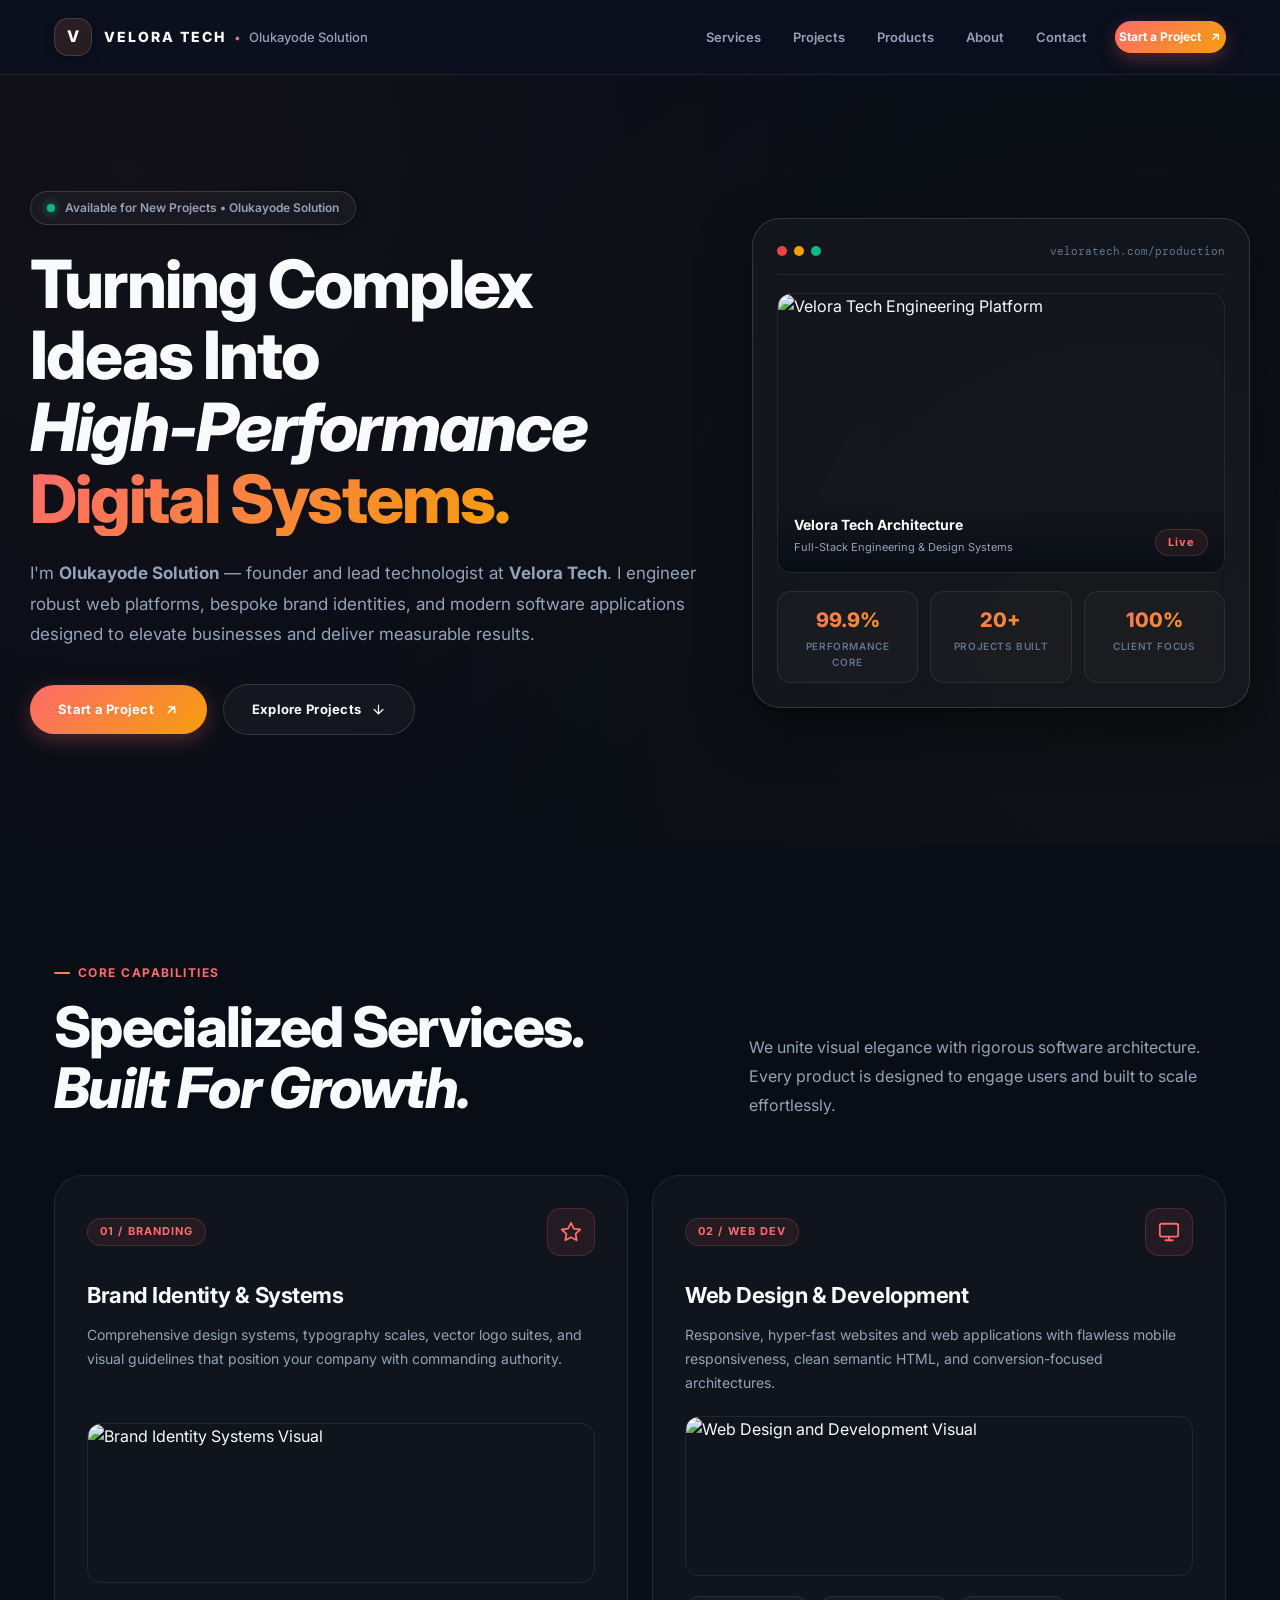
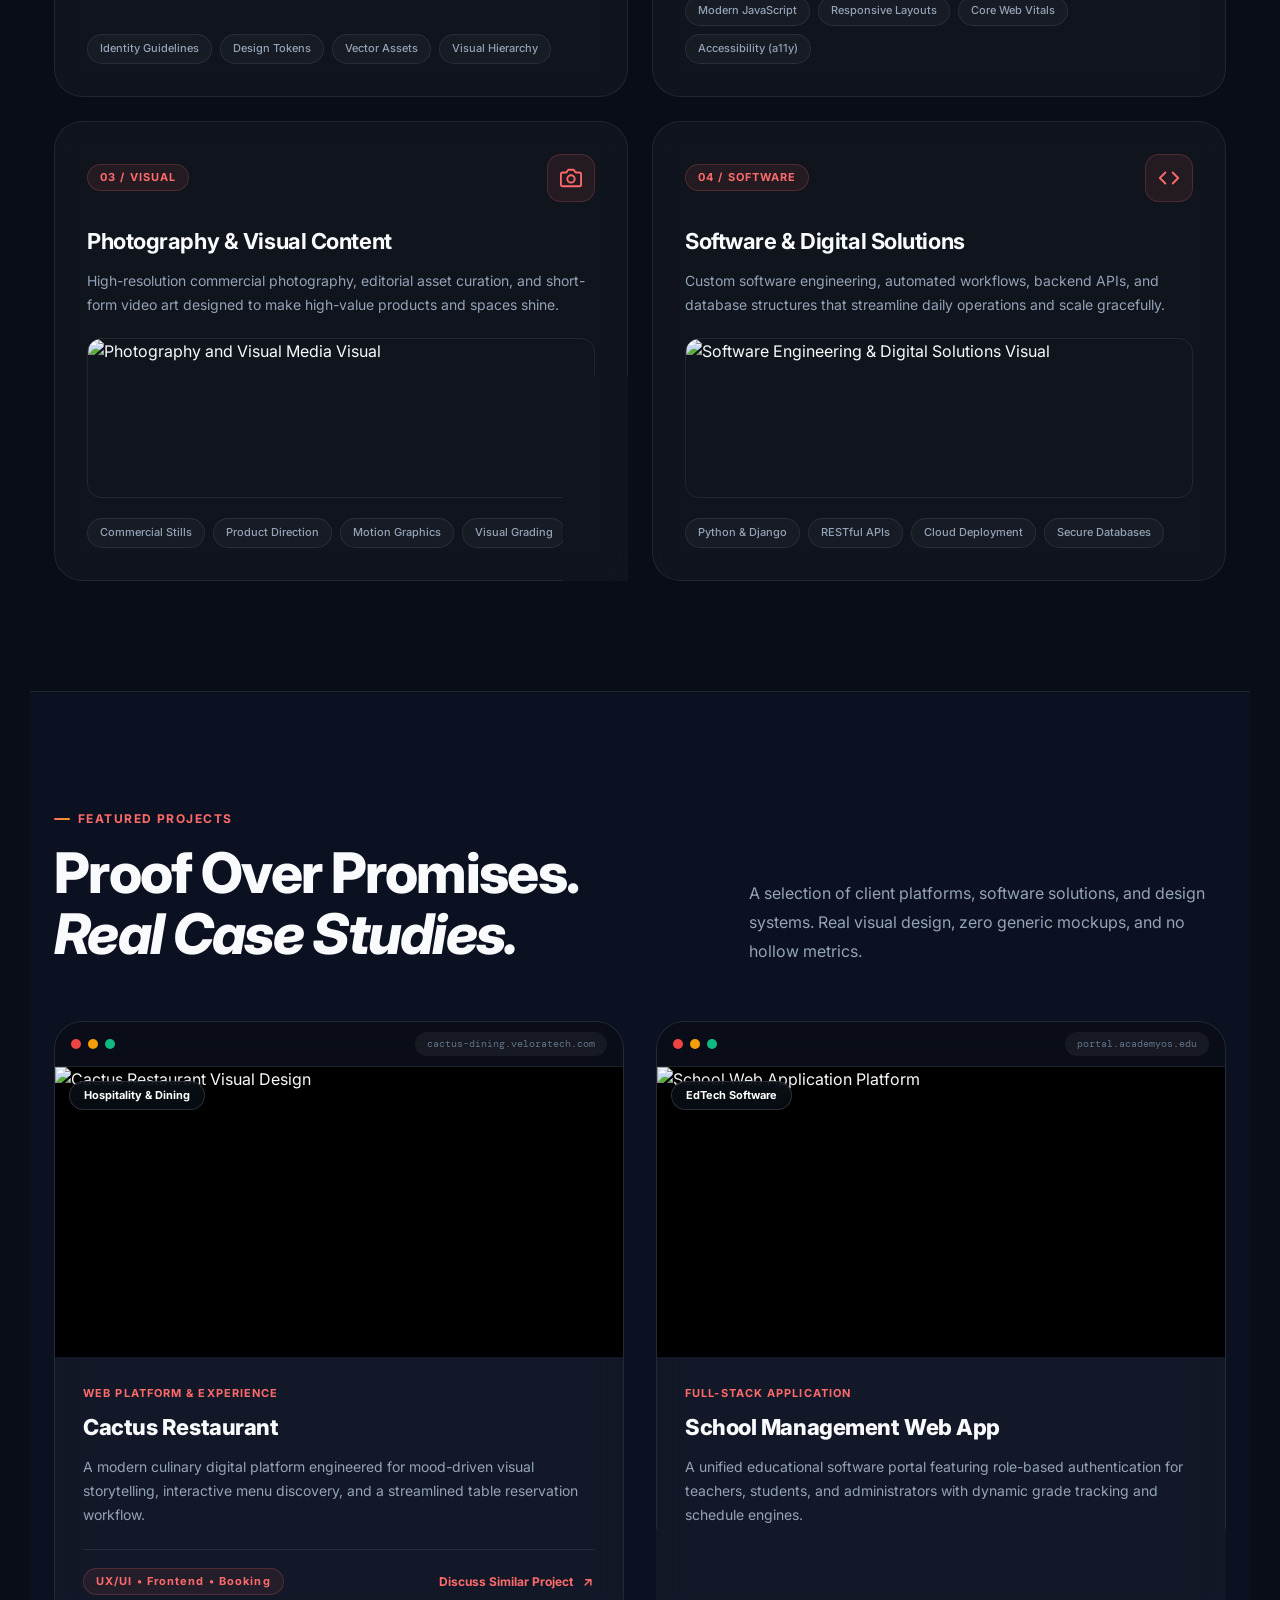
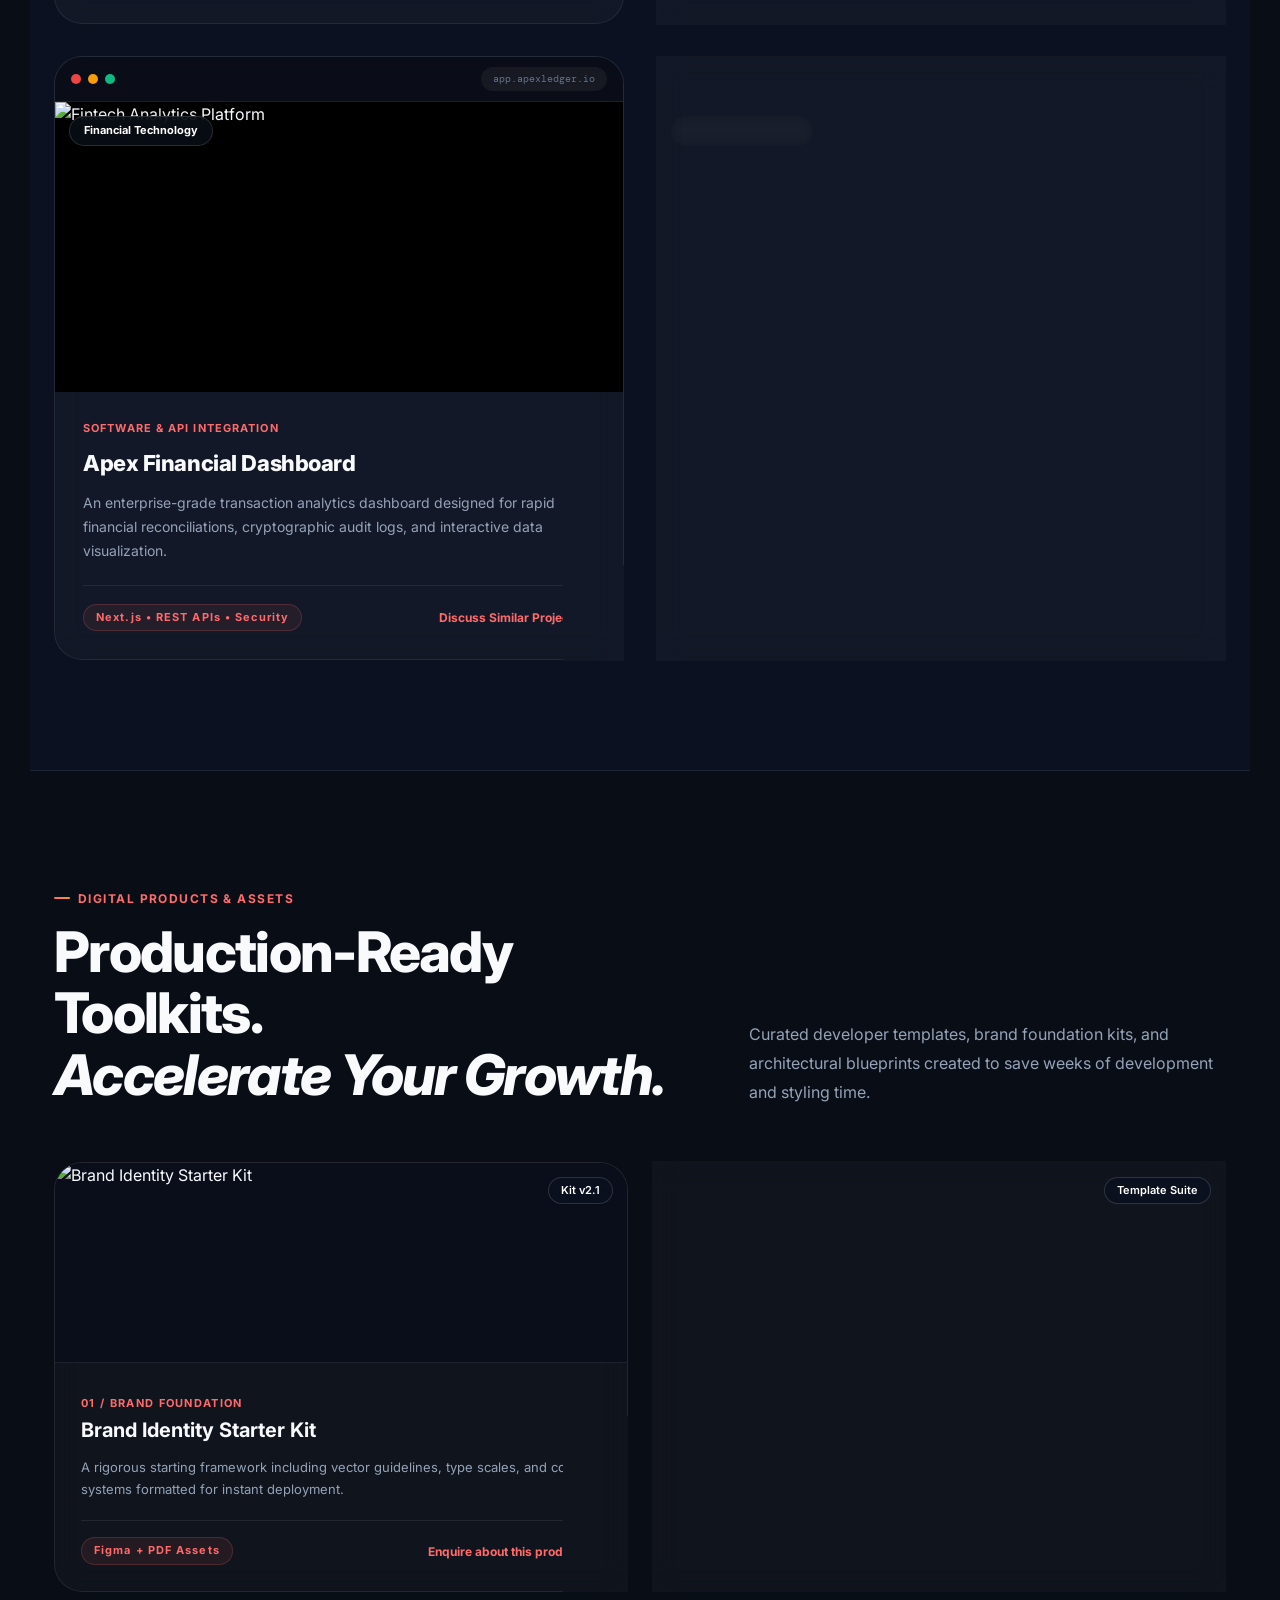
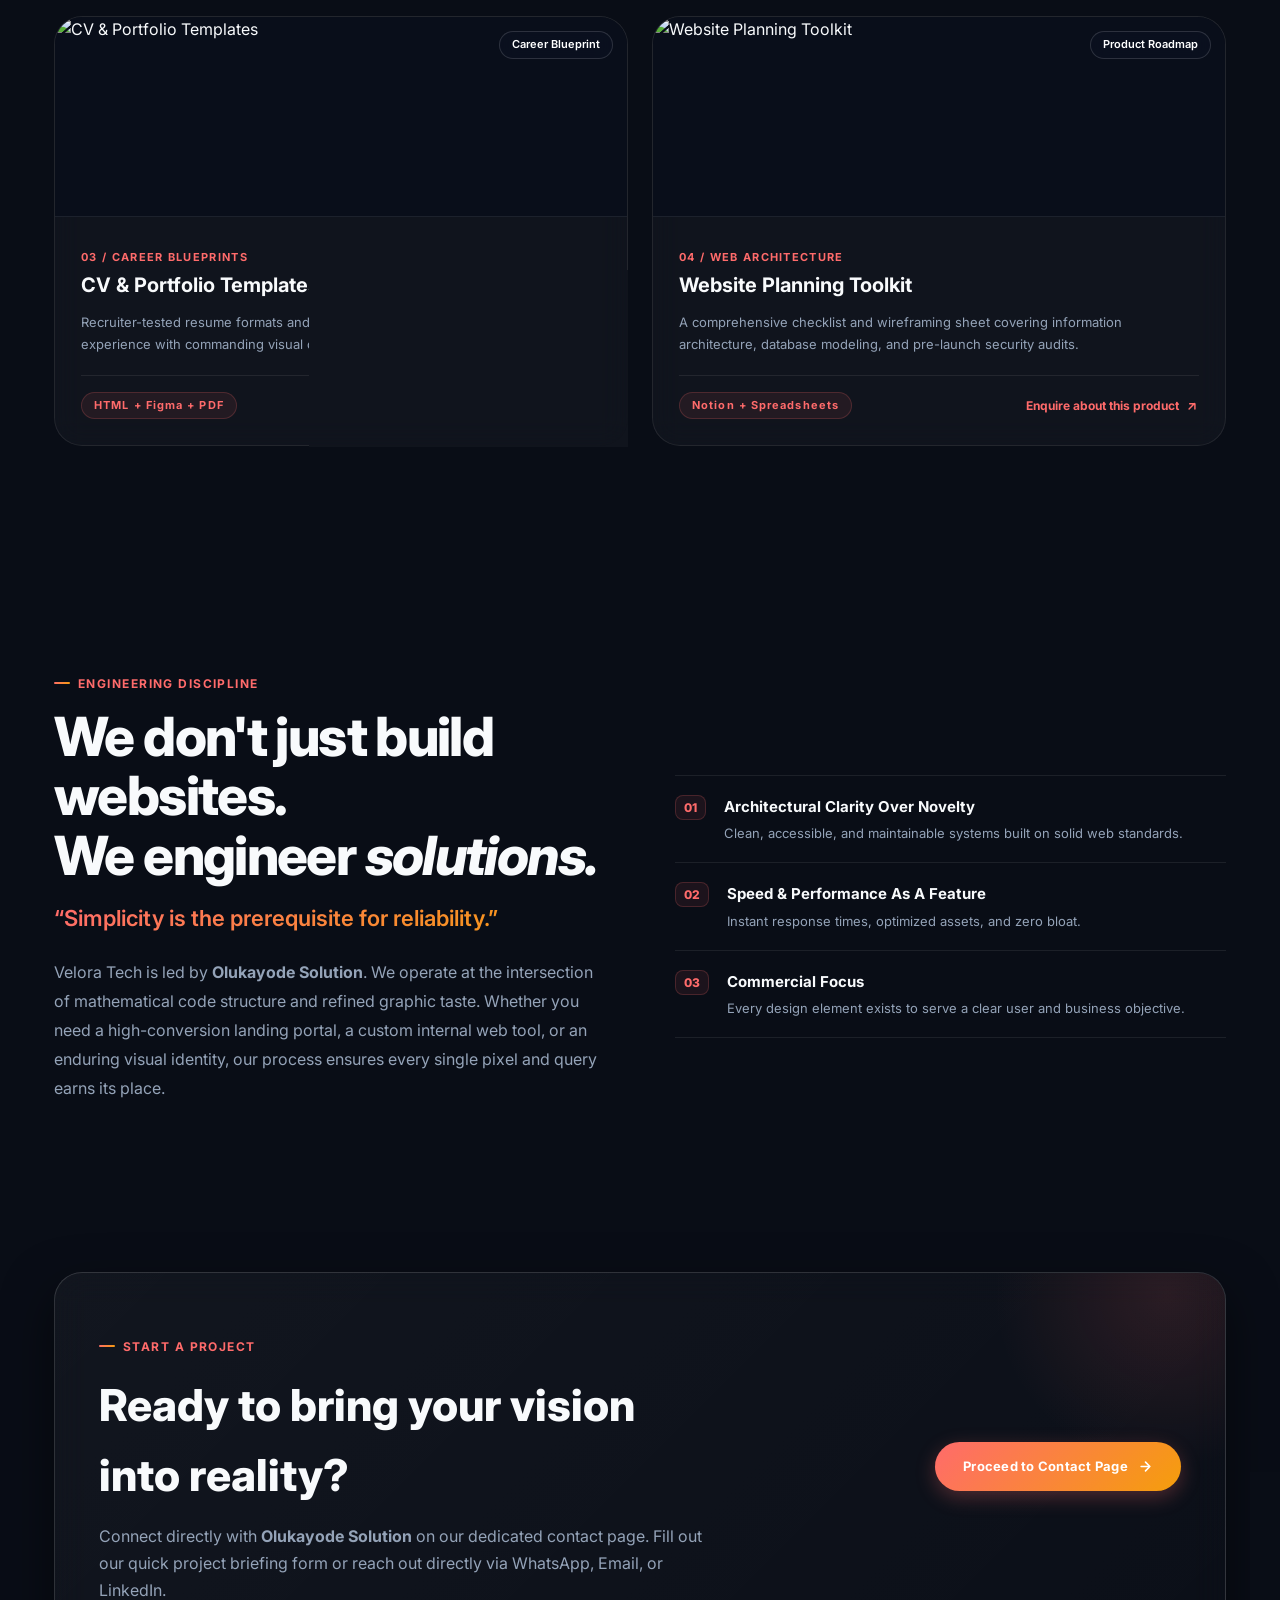
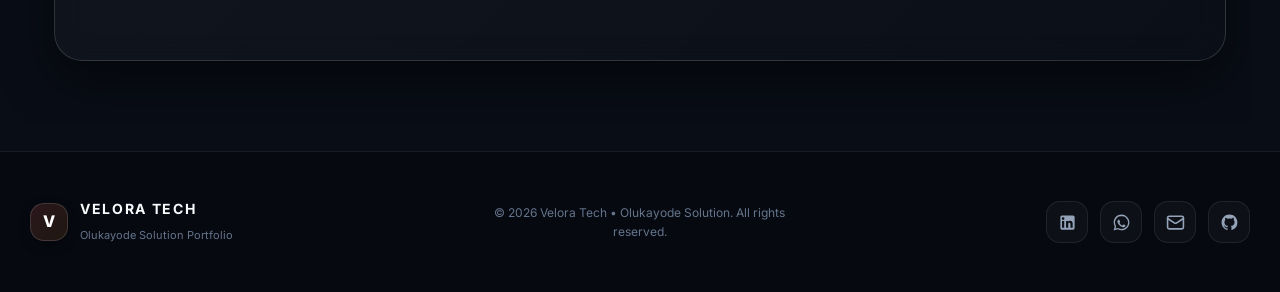
==== commit 2a8735d0: "Add files via upload" ====
--- a/index.html
+++ b/index.html
@@ -4,18 +4,22 @@
   <meta charset="utf-8">
   <meta name="viewport" content="width=device-width, initial-scale=1">
   <title>Velora Tech — Olukayode Solution | Creative Technologist &amp; Software Solutions</title>
-  <meta name="description" content="Portfolio of Olukayode Solution at Velora Tech. We architect high-performance websites, digital products, brand identities, and custom software solutions.">
+  <meta name="description" content="Portfolio of Olukayode Solution at Velora Tech. Crafting high-performance web systems, custom digital products, and brand architectures.">
   <meta name="theme-color" content="#090d16">
 
-  <!-- Preconnect & Fonts -->
+  <!-- Preconnect & Fonts (Inter & DM Mono) -->
   <link rel="preconnect" href="https://fonts.googleapis.com">
   <link rel="preconnect" href="https://fonts.gstatic.com" crossorigin>
-  <link href="https://fonts.googleapis.com/css2?family=DM+Mono:wght@400;500&family=Manrope:wght@400;500;600;700;800&display=swap" rel="stylesheet">
+  <link href="https://fonts.googleapis.com/css2?family=DM+Mono:wght@400;500&family=Inter:wght@400;500;600;700;800;900&display=swap" rel="stylesheet">
   
-  <!-- Main Stylesheet -->
+  <!-- Stylesheet -->
   <link rel="stylesheet" href="styles.css">
 </head>
 <body>
+
+  <!-- Ambient Light Accents (Subtle, Modern) -->
+  <div class="ambient-glow-top" aria-hidden="true"></div>
+  <div class="ambient-glow-right" aria-hidden="true"></div>
 
   <!-- Navigation -->
   <header class="nav-wrap">
@@ -31,13 +35,13 @@
 
       <div class="nav-links" id="navLinks">
         <a href="#services">Services</a>
-        <a href="#work">Selected Work</a>
+        <a href="#work">Projects</a>
         <a href="#products">Products</a>
         <a href="#about">About</a>
         <a href="contact.html">Contact</a>
         <a class="nav-cta" href="contact.html">
           <span>Start a Project</span>
-          <svg viewBox="0 0 24 24" width="14" height="14" fill="none" stroke="currentColor" stroke-width="2.5" stroke-linecap="round" stroke-linejoin="round"><path d="M7 17l9.2-9.2M17 17V8H8"/></svg>
+          <svg viewBox="0 0 24 24" width="13" height="13" fill="none" stroke="currentColor" stroke-width="2.5" stroke-linecap="round" stroke-linejoin="round"><path d="M7 17l9.2-9.2M17 17V8H8"/></svg>
         </a>
       </div>
 
@@ -49,31 +53,31 @@
     <!-- Hero Section -->
     <section id="top" class="hero">
       <div class="hero-copy">
-        <div class="eyebrow">
+        <div class="eyebrow-pill">
           <span class="status-dot"></span>
-          <span>Portfolio of Olukayode Solution • Available for Q4 Projects</span>
+          <span>Available for New Projects • Olukayode Solution</span>
         </div>
         <h1>
-          Engineered with Precision.<br>
-          <em>Designed to</em> <span class="gradient-text">Lead.</span>
+          Turning Complex Ideas Into<br>
+          <em>High-Performance</em> <span class="gradient-text">Digital Systems.</span>
         </h1>
         <p>
-          I am <strong>Olukayode Solution</strong> — founder and lead technologist at <strong>Velora Tech</strong>. 
-          I partner with ambitious businesses and founders to engineer robust web platforms, bespoke brand identities, and modern software applications that drive real commercial results.
+          I'm <strong>Olukayode Solution</strong> — founder and lead technologist at <strong>Velora Tech</strong>. 
+          I engineer robust web platforms, bespoke brand identities, and modern software applications designed to elevate businesses and deliver measurable results.
         </p>
         <div class="hero-actions">
           <a class="button primary" href="contact.html">
             <span>Start a Project</span>
-            <svg viewBox="0 0 24 24" width="16" height="16" fill="none" stroke="currentColor" stroke-width="2.5" stroke-linecap="round" stroke-linejoin="round"><path d="M7 17l9.2-9.2M17 17V8H8"/></svg>
+            <svg viewBox="0 0 24 24" width="15" height="15" fill="none" stroke="currentColor" stroke-width="2.5" stroke-linecap="round" stroke-linejoin="round"><path d="M7 17l9.2-9.2M17 17V8H8"/></svg>
           </a>
           <a class="button secondary" href="#work">
-            <span>Explore Selected Work</span>
-            <svg viewBox="0 0 24 24" width="16" height="16" fill="none" stroke="currentColor" stroke-width="2" stroke-linecap="round" stroke-linejoin="round"><path d="M12 5v14M19 12l-7 7-7-7"/></svg>
+            <span>Explore Projects</span>
+            <svg viewBox="0 0 24 24" width="15" height="15" fill="none" stroke="currentColor" stroke-width="2" stroke-linecap="round" stroke-linejoin="round"><path d="M12 5v14M19 12l-7 7-7-7"/></svg>
           </a>
         </div>
       </div>
 
-      <!-- Hero Visual Showcase -->
+      <!-- Hero Visual Card -->
       <div class="hero-visual-card">
         <div class="hero-visual-header">
           <div class="window-dots">
@@ -81,45 +85,45 @@
             <span class="dot-yellow"></span>
             <span class="dot-green"></span>
           </div>
-          <span class="visual-title-chip">veloratech.com/showcase</span>
+          <span class="visual-title-chip">veloratech.com/production</span>
         </div>
         <div class="visual-preview-frame">
-          <img src="https://images.unsplash.com/photo-1551288049-bebda4e38f71?auto=format&fit=crop&w=1200&q=80" alt="Velora Tech Executive Engineering Platform" loading="eager">
+          <img src="https://images.unsplash.com/photo-1551288049-bebda4e38f71?auto=format&fit=crop&w=1200&q=80" alt="Velora Tech Engineering Platform" loading="eager">
           <div class="visual-overlay-caption">
             <div>
               <h4>Velora Tech Architecture</h4>
-              <p>Scalable Full-Stack Engineering &amp; UI Systems</p>
-            </div>
-            <span class="service-num">v2.4 Active</span>
+              <p>Full-Stack Engineering &amp; Design Systems</p>
+            </div>
+            <span class="service-num">Live</span>
           </div>
         </div>
         <div class="visual-stats-row">
           <div class="v-stat">
             <div class="v-stat-num">99.9%</div>
-            <div class="v-stat-label">Uptime &amp; Speed</div>
+            <div class="v-stat-label">Performance Core</div>
           </div>
           <div class="v-stat">
-            <div class="v-stat-num">100/100</div>
-            <div class="v-stat-label">Performance Core</div>
+            <div class="v-stat-num">20+</div>
+            <div class="v-stat-label">Projects Built</div>
           </div>
           <div class="v-stat">
-            <div class="v-stat-num">Full-Stack</div>
-            <div class="v-stat-label">Design + Code</div>
+            <div class="v-stat-num">100%</div>
+            <div class="v-stat-label">Client Focus</div>
           </div>
         </div>
       </div>
     </section>
 
-    <!-- Services Section (Segment Visuals) -->
+    <!-- Services Section -->
     <section id="services" class="section">
       <div class="section-head">
         <div>
           <div class="section-label">Core Capabilities</div>
-          <h2>Creative Vision.<br><em>Technical Authority.</em></h2>
+          <h2>Specialized Services.<br><em>Built For Growth.</em></h2>
         </div>
         <p>
-          We bridge the divide between high-end visual design and rigorous software architecture. 
-          Every project is built to function reliably under pressure while establishing a commanding market presence.
+          We unite visual elegance with rigorous software architecture. 
+          Every product is designed to engage users and built to scale effortlessly.
         </p>
       </div>
 
@@ -128,13 +132,13 @@
         <article class="service-card">
           <div>
             <div class="service-card-top">
-              <span class="service-num">01 / BRAND</span>
+              <span class="service-num">01 / BRANDING</span>
               <div class="service-icon-box">
                 <svg viewBox="0 0 24 24" width="22" height="22" fill="none" stroke="currentColor" stroke-width="2" stroke-linecap="round" stroke-linejoin="round"><path d="M12 2l3.09 6.26L22 9.27l-5 4.87 1.18 6.88L12 17.77l-6.18 3.25L7 14.14 2 9.27l6.91-1.01L12 2z"/></svg>
               </div>
             </div>
             <h3>Brand Identity &amp; Systems</h3>
-            <p>Comprehensive design systems, typography scales, vector logo systems, and visual guidelines that position your company as an industry leader.</p>
+            <p>Comprehensive design systems, typography scales, vector logo suites, and visual guidelines that position your company with commanding authority.</p>
           </div>
           
           <div class="service-segment-visual">
@@ -226,16 +230,16 @@
       </div>
     </section>
 
-    <!-- Selected Work Section (Visual Case Studies) -->
+    <!-- Selected Projects Section -->
     <section id="work" class="section work-section">
       <div class="section-head">
         <div>
-          <div class="section-label">Portfolio &amp; Case Studies</div>
-          <h2>Proof of Craft.<br><em>Measurable Impact.</em></h2>
+          <div class="section-label">Featured Projects</div>
+          <h2>Proof Over Promises.<br><em>Real Case Studies.</em></h2>
         </div>
         <p>
-          A curated selection of client platforms, software solutions, and design systems. 
-          Real visual design, zero generic mockups, and no hollow promises.
+          A selection of client platforms, software solutions, and design systems. 
+          Real visual design, zero generic mockups, and no hollow metrics.
         </p>
       </div>
 
@@ -259,11 +263,11 @@
               <div class="project-meta">Web Platform &amp; Experience</div>
               <h3>Cactus Restaurant</h3>
               <p>
-                A high-end restaurant digital platform built with mood-driven visual storytelling, interactive menu discovery, and a streamlined real-time table reservation system.
+                A modern culinary digital platform engineered for mood-driven visual storytelling, interactive menu discovery, and a streamlined table reservation workflow.
               </p>
             </div>
             <div class="project-footer">
-              <span class="project-url-bar">UX/UI • Frontend • Booking</span>
+              <span class="service-num">UX/UI • Frontend • Booking</span>
               <a class="project-link" href="contact.html">
                 <span>Discuss Similar Project</span>
                 <svg viewBox="0 0 24 24" width="14" height="14" fill="none" stroke="currentColor" stroke-width="2.5" stroke-linecap="round" stroke-linejoin="round"><path d="M7 17l9.2-9.2M17 17V8H8"/></svg>
@@ -291,11 +295,11 @@
               <div class="project-meta">Full-Stack Application</div>
               <h3>School Management Web App</h3>
               <p>
-                A unified educational software suite featuring role-based authentication for teachers, students, and administrators with dynamic grade tracking, schedule engines, and fee management.
+                A unified educational software portal featuring role-based authentication for teachers, students, and administrators with dynamic grade tracking and schedule engines.
               </p>
             </div>
             <div class="project-footer">
-              <span class="project-url-bar">Software • Auth • Analytics</span>
+              <span class="service-num">Software • Auth • Analytics</span>
               <a class="project-link" href="contact.html">
                 <span>Discuss Similar Project</span>
                 <svg viewBox="0 0 24 24" width="14" height="14" fill="none" stroke="currentColor" stroke-width="2.5" stroke-linecap="round" stroke-linejoin="round"><path d="M7 17l9.2-9.2M17 17V8H8"/></svg>
@@ -323,11 +327,11 @@
               <div class="project-meta">Software &amp; API Integration</div>
               <h3>Apex Financial Dashboard</h3>
               <p>
-                An enterprise-grade transaction analytics interface designed for rapid financial reconciliations, cryptographic logging, automated reporting, and interactive data visualization.
+                An enterprise-grade transaction analytics dashboard designed for rapid financial reconciliations, cryptographic audit logs, and interactive data visualization.
               </p>
             </div>
             <div class="project-footer">
-              <span class="project-url-bar">Next.js • REST APIs • Security</span>
+              <span class="service-num">Next.js • REST APIs • Security</span>
               <a class="project-link" href="contact.html">
                 <span>Discuss Similar Project</span>
                 <svg viewBox="0 0 24 24" width="14" height="14" fill="none" stroke="currentColor" stroke-width="2.5" stroke-linecap="round" stroke-linejoin="round"><path d="M7 17l9.2-9.2M17 17V8H8"/></svg>
@@ -359,7 +363,7 @@
               </p>
             </div>
             <div class="project-footer">
-              <span class="project-url-bar">Branding • Collateral • Guidelines</span>
+              <span class="service-num">Branding • Collateral • Tokens</span>
               <a class="project-link" href="contact.html">
                 <span>Discuss Similar Project</span>
                 <svg viewBox="0 0 24 24" width="14" height="14" fill="none" stroke="currentColor" stroke-width="2.5" stroke-linecap="round" stroke-linejoin="round"><path d="M7 17l9.2-9.2M17 17V8H8"/></svg>
@@ -528,7 +532,7 @@
         <div class="cta-action">
           <a class="button primary" href="contact.html">
             <span>Proceed to Contact Page</span>
-            <svg viewBox="0 0 24 24" width="16" height="16" fill="none" stroke="currentColor" stroke-width="2.5" stroke-linecap="round" stroke-linejoin="round"><path d="M5 12h14M12 5l7 7-7 7"/></svg>
+            <svg viewBox="0 0 24 24" width="15" height="15" fill="none" stroke="currentColor" stroke-width="2.5" stroke-linecap="round" stroke-linejoin="round"><path d="M5 12h14M12 5l7 7-7 7"/></svg>
           </a>
         </div>
       </div>
@@ -559,7 +563,6 @@
       </a>
 
       <!-- WhatsApp Icon -->
-      <!-- Replace with your updated WhatsApp number if needed -->
       <a class="social-icon-link" href="https://wa.me/?text=Hello%20Olukayode,%20I'm%20reaching%20out%20via%20Velora%20Tech" target="_blank" rel="noopener noreferrer" aria-label="Chat on WhatsApp" data-tooltip="WhatsApp">
         <svg viewBox="0 0 24 24" fill="currentColor">
           <path d="M12.04 2c-5.46 0-9.91 4.45-9.91 9.91 0 1.75.46 3.45 1.32 4.95L2.05 22l5.25-1.38c1.45.79 3.08 1.21 4.74 1.21 5.46 0 9.91-4.45 9.91-9.91 0-2.65-1.03-5.14-2.9-7.01A9.82 9.82 0 0 0 12.04 2m.01 1.67c4.54 0 8.24 3.7 8.24 8.24 0 2.2-.86 4.28-2.42 5.84a8.19 8.19 0 0 1-5.82 2.41h-.01c-1.47 0-2.91-.4-4.17-1.15l-.3-.18-3.11.82.83-3.03-.2-.31a8.19 8.19 0 0 1-1.27-4.39c0-4.54 3.7-8.24 8.24-8.24m4.52 11.64c-.25-.13-1.48-.73-1.71-.81-.23-.09-.4-.13-.57.13-.17.25-.66.81-.81.98-.15.17-.3.19-.55.06-.25-.13-1.07-.39-2.04-1.25-.75-.67-1.26-1.5-1.41-1.75-.15-.25-.02-.39.11-.51.11-.11.25-.29.38-.44.12-.14.17-.24.25-.4.09-.17.04-.31-.02-.44-.06-.13-.57-1.37-.78-1.87-.2-.49-.41-.42-.57-.43h-.48c-.17 0-.44.06-.67.31-.23.25-.88.86-.88 2.1s.9 2.44 1.03 2.61c.13.17 1.77 2.7 4.29 3.79.6.26 1.07.41 1.44.53.6.19 1.15.16 1.58.1.48-.07 1.48-.6 1.69-1.18.21-.58.21-1.08.15-1.18-.06-.1-.23-.17-.48-.29z"/>
--- a/styles.css
+++ b/styles.css
@@ -0,0 +1,1433 @@
+/* ==========================================================================
+   VELORA TECH — Olukayode Solution Portfolio
+   Design Reference: anony-mous.vercel.app
+   Clean, Modern, Ultra-Professional Executive Theme
+   ========================================================================== */
+
+:root {
+  /* Color System inspired by anony-mous.vercel.app */
+  --bg-dark: #090d16;
+  --bg-dark-alt: #0b1120;
+  --bg-card: rgba(255, 255, 255, 0.03);
+  --bg-card-hover: rgba(255, 255, 255, 0.055);
+  --bg-glass: rgba(11, 17, 32, 0.75);
+
+  --border: rgba(255, 255, 255, 0.08);
+  --border-light: rgba(255, 255, 255, 0.14);
+  --border-card: rgba(148, 163, 184, 0.12);
+
+  --text-light: #f8fafc;
+  --text-muted: #94a3b8;
+  --text-dim: #64748b;
+
+  /* Primary Brand Accent & Sunset Gradient (Reference: #ff6b6b & #f59e0b) */
+  --primary: #ff6b6b;
+  --primary-hover: #ff5252;
+  --secondary-accent: #f59e0b;
+  --gradient-primary: linear-gradient(135deg, #ff6b6b 0%, #f59e0b 100%);
+  --gradient-glow: rgba(255, 107, 107, 0.28);
+  --pill-bg: rgba(255, 107, 107, 0.08);
+  --pill-border: rgba(255, 107, 107, 0.2);
+
+  /* Status */
+  --status-active: #10b981;
+  --status-glow: rgba(16, 185, 129, 0.35);
+
+  /* Modern Clean Typography */
+  --font-main: 'Inter', -apple-system, BlinkMacSystemFont, 'Segoe UI', Roboto, sans-serif;
+  --font-mono: 'DM Mono', ui-monospace, Menlo, Monaco, monospace;
+
+  --radius-sm: 8px;
+  --radius-md: 14px;
+  --radius-lg: 20px;
+  --radius-xl: 28px;
+  --radius-full: 9999px;
+
+  --max-w: 1220px;
+  --transition: all 0.3s cubic-bezier(0.16, 1, 0.3, 1);
+}
+
+/* Reset & Base */
+*, *::before, *::after {
+  box-sizing: border-box;
+  margin: 0;
+  padding: 0;
+}
+
+html {
+  scroll-behavior: smooth;
+  font-size: 16px;
+  background-color: var(--bg-dark);
+}
+
+body {
+  margin: 0;
+  background: var(--bg-dark);
+  color: var(--text-light);
+  font-family: var(--font-main);
+  line-height: 1.6;
+  -webkit-font-smoothing: antialiased;
+  -moz-osx-font-smoothing: grayscale;
+  overflow-x: hidden;
+}
+
+a {
+  color: inherit;
+  text-decoration: none;
+  transition: var(--transition);
+}
+
+img {
+  max-width: 100%;
+  height: auto;
+  display: block;
+}
+
+button {
+  font-family: inherit;
+  cursor: pointer;
+  border: none;
+  background: none;
+}
+
+/* ==========================================================================
+   Ambient Background Glows (Subtle, elegant, non-intrusive)
+   ========================================================================== */
+.ambient-glow-top {
+  position: absolute;
+  top: 0;
+  left: 20%;
+  width: 500px;
+  height: 500px;
+  background: radial-gradient(circle, rgba(255, 107, 107, 0.06) 0%, transparent 70%);
+  border-radius: 50%;
+  filter: blur(100px);
+  pointer-events: none;
+  z-index: 0;
+}
+
+.ambient-glow-right {
+  position: absolute;
+  top: 30%;
+  right: 10%;
+  width: 450px;
+  height: 450px;
+  background: radial-gradient(circle, rgba(245, 158, 11, 0.05) 0%, transparent 70%);
+  border-radius: 50%;
+  filter: blur(100px);
+  pointer-events: none;
+  z-index: 0;
+}
+
+/* ==========================================================================
+   Navigation Bar (Glassmorphic, Clean, Reference-Style)
+   ========================================================================== */
+.nav-wrap {
+  position: fixed;
+  inset: 0 0 auto 0;
+  z-index: 100;
+  background: var(--bg-glass);
+  backdrop-filter: blur(16px);
+  -webkit-backdrop-filter: blur(16px);
+  border-bottom: 1px solid var(--border);
+  transition: var(--transition);
+}
+
+.nav {
+  max-width: var(--max-w);
+  height: 74px;
+  margin: 0 auto;
+  padding: 0 24px;
+  display: flex;
+  align-items: center;
+  justify-content: space-between;
+}
+
+.brand {
+  display: flex;
+  align-items: center;
+  gap: 12px;
+  text-decoration: none;
+}
+
+.brand-mark {
+  width: 38px;
+  height: 38px;
+  border-radius: var(--radius-md);
+  background: linear-gradient(135deg, rgba(255, 107, 107, 0.15) 0%, rgba(245, 158, 11, 0.1) 100%);
+  border: 1px solid var(--border-light);
+  display: grid;
+  place-items: center;
+  font-weight: 800;
+  font-size: 16px;
+  color: #fff;
+  box-shadow: 0 4px 12px rgba(0, 0, 0, 0.3);
+}
+
+.brand-text-group {
+  display: flex;
+  align-items: baseline;
+  gap: 8px;
+  flex-wrap: wrap;
+}
+
+.brand-company {
+  font-size: 14px;
+  font-weight: 800;
+  letter-spacing: 0.14em;
+  color: var(--text-light);
+  text-transform: uppercase;
+}
+
+.brand-sep {
+  color: var(--primary);
+  font-size: 12px;
+}
+
+.brand-name {
+  font-size: 13px;
+  font-weight: 500;
+  color: var(--text-muted);
+}
+
+.nav-links {
+  display: flex;
+  align-items: center;
+  gap: 24px;
+}
+
+.nav-links a {
+  font-size: 13px;
+  font-weight: 600;
+  color: var(--text-muted);
+  transition: var(--transition);
+  padding: 6px 4px;
+  position: relative;
+}
+
+.nav-links a:hover,
+.nav-links a.active {
+  color: var(--text-light);
+}
+
+.nav-links a.active::after {
+  content: "";
+  position: absolute;
+  bottom: 0;
+  left: 4px;
+  right: 4px;
+  height: 2px;
+  background: var(--gradient-primary);
+  border-radius: 2px;
+}
+
+.nav-cta {
+  display: inline-flex;
+  align-items: center;
+  gap: 8px;
+  padding: 10px 20px;
+  background: var(--gradient-primary);
+  color: #ffffff !important;
+  border-radius: var(--radius-full);
+  font-size: 12px !important;
+  font-weight: 700 !important;
+  box-shadow: 0 6px 18px var(--gradient-glow);
+  transition: var(--transition);
+}
+
+.nav-cta:hover {
+  transform: translateY(-2px);
+  box-shadow: 0 8px 24px rgba(255, 107, 107, 0.45);
+}
+
+.menu-toggle {
+  display: none;
+  color: var(--text-light);
+  font-size: 24px;
+  padding: 6px;
+}
+
+/* ==========================================================================
+   Typography & Reusable Utilities
+   ========================================================================== */
+.gradient-text {
+  background: var(--gradient-primary);
+  -webkit-background-clip: text;
+  -webkit-text-fill-color: transparent;
+  display: inline-block;
+}
+
+.eyebrow-pill {
+  display: inline-flex;
+  align-items: center;
+  gap: 10px;
+  font-size: 12px;
+  font-weight: 600;
+  color: var(--text-muted);
+  background: rgba(255, 255, 255, 0.04);
+  backdrop-filter: blur(12px);
+  border: 1px solid var(--border-light);
+  padding: 6px 16px;
+  border-radius: var(--radius-full);
+  margin-bottom: 24px;
+  box-shadow: 0 2px 8px rgba(0, 0, 0, 0.2);
+}
+
+.status-dot {
+  width: 8px;
+  height: 8px;
+  border-radius: 50%;
+  background: var(--status-active);
+  box-shadow: 0 0 10px var(--status-active);
+  animation: pulseStatus 2s infinite ease-in-out;
+}
+
+@keyframes pulseStatus {
+  0%, 100% { opacity: 1; transform: scale(1); }
+  50% { opacity: 0.4; transform: scale(0.9); }
+}
+
+.section-label {
+  display: inline-flex;
+  align-items: center;
+  gap: 8px;
+  font-size: 12px;
+  font-weight: 700;
+  letter-spacing: 0.12em;
+  text-transform: uppercase;
+  color: var(--primary);
+  margin-bottom: 14px;
+}
+
+.section-label::before {
+  content: "";
+  display: inline-block;
+  width: 16px;
+  height: 2px;
+  background: var(--gradient-primary);
+  border-radius: 2px;
+}
+
+/* ==========================================================================
+   Hero Section (Clean, Spacious, Authoritative)
+   ========================================================================== */
+.hero {
+  min-height: 94vh;
+  position: relative;
+  overflow: hidden;
+  padding: 150px max(24px, calc((100vw - var(--max-w)) / 2)) 70px;
+  display: grid;
+  grid-template-columns: 1.15fr 0.85fr;
+  align-items: center;
+  gap: 48px;
+  background: radial-gradient(circle at 10% 20%, rgba(255, 107, 107, 0.04) 0%, transparent 60%),
+              radial-gradient(circle at 90% 80%, rgba(245, 158, 11, 0.03) 0%, transparent 60%),
+              var(--bg-dark);
+}
+
+.hero-copy {
+  position: relative;
+  z-index: 2;
+  max-width: 680px;
+}
+
+.hero h1 {
+  font-size: clamp(42px, 5.2vw, 74px);
+  line-height: 1.08;
+  letter-spacing: -0.03em;
+  font-weight: 800;
+  margin: 0 0 22px;
+  color: var(--text-light);
+}
+
+.hero-copy > p {
+  color: var(--text-muted);
+  font-size: 17px;
+  line-height: 1.8;
+  margin-bottom: 34px;
+}
+
+.hero-actions {
+  display: flex;
+  gap: 16px;
+  align-items: center;
+  flex-wrap: wrap;
+}
+
+.button {
+  display: inline-flex;
+  align-items: center;
+  gap: 10px;
+  padding: 14px 28px;
+  font-size: 13px;
+  font-weight: 700;
+  letter-spacing: 0.02em;
+  border-radius: var(--radius-full);
+  transition: var(--transition);
+}
+
+.button.primary {
+  background: var(--gradient-primary);
+  color: #ffffff;
+  box-shadow: 0 6px 20px var(--gradient-glow);
+}
+
+.button.primary:hover {
+  transform: translateY(-2px);
+  box-shadow: 0 10px 28px rgba(255, 107, 107, 0.45);
+}
+
+.button.secondary {
+  background: rgba(255, 255, 255, 0.04);
+  color: var(--text-light);
+  border: 1px solid var(--border-light);
+  backdrop-filter: blur(12px);
+}
+
+.button.secondary:hover {
+  background: rgba(255, 255, 255, 0.08);
+  border-color: rgba(255, 255, 255, 0.25);
+  transform: translateY(-2px);
+}
+
+/* Hero Showcase Card */
+.hero-visual-card {
+  position: relative;
+  z-index: 2;
+  border-radius: var(--radius-xl);
+  background: var(--bg-card);
+  backdrop-filter: blur(16px);
+  border: 1px solid var(--border-light);
+  padding: 24px;
+  box-shadow: 0 20px 50px rgba(0, 0, 0, 0.5);
+  transition: var(--transition);
+}
+
+.hero-visual-card:hover {
+  border-color: rgba(255, 107, 107, 0.3);
+  box-shadow: 0 24px 60px rgba(0, 0, 0, 0.6), 0 0 25px rgba(255, 107, 107, 0.12);
+}
+
+.hero-visual-header {
+  display: flex;
+  align-items: center;
+  justify-content: space-between;
+  border-bottom: 1px solid var(--border);
+  padding-bottom: 14px;
+  margin-bottom: 18px;
+}
+
+.window-dots {
+  display: flex;
+  gap: 7px;
+}
+
+.window-dots span {
+  width: 10px;
+  height: 10px;
+  border-radius: 50%;
+}
+
+.dot-red { background: #ef4444; }
+.dot-yellow { background: #f59e0b; }
+.dot-green { background: #10b981; }
+
+.visual-title-chip {
+  font-family: var(--font-mono);
+  font-size: 11px;
+  color: var(--text-dim);
+}
+
+.visual-preview-frame {
+  border-radius: var(--radius-md);
+  overflow: hidden;
+  position: relative;
+  border: 1px solid var(--border);
+  aspect-ratio: 16/10;
+}
+
+.visual-preview-frame img {
+  width: 100%;
+  height: 100%;
+  object-fit: cover;
+  transition: transform 0.6s ease;
+}
+
+.hero-visual-card:hover .visual-preview-frame img {
+  transform: scale(1.04);
+}
+
+.visual-overlay-caption {
+  position: absolute;
+  bottom: 0;
+  inset-inline: 0;
+  padding: 16px;
+  background: linear-gradient(to top, rgba(9, 13, 22, 0.95), transparent);
+  display: flex;
+  justify-content: space-between;
+  align-items: flex-end;
+}
+
+.visual-overlay-caption h4 {
+  font-size: 14px;
+  font-weight: 700;
+  color: #fff;
+  margin-bottom: 2px;
+}
+
+.visual-overlay-caption p {
+  font-size: 11px;
+  color: var(--text-muted);
+}
+
+/* Stat Counter Bar */
+.visual-stats-row {
+  display: grid;
+  grid-template-columns: repeat(3, 1fr);
+  gap: 12px;
+  margin-top: 18px;
+}
+
+.v-stat {
+  background: rgba(255, 255, 255, 0.02);
+  border: 1px solid var(--border);
+  padding: 12px 14px;
+  border-radius: var(--radius-md);
+  text-align: center;
+}
+
+.v-stat-num {
+  font-size: 20px;
+  font-weight: 800;
+  background: var(--gradient-primary);
+  -webkit-background-clip: text;
+  -webkit-text-fill-color: transparent;
+  font-family: var(--font-main);
+}
+
+.v-stat-label {
+  font-size: 10px;
+  font-weight: 600;
+  color: var(--text-dim);
+  text-transform: uppercase;
+  letter-spacing: 0.06em;
+  margin-top: 2px;
+}
+
+/* ==========================================================================
+   Section Layouts
+   ========================================================================== */
+.section {
+  max-width: var(--max-w);
+  margin: 0 auto;
+  padding: 110px 24px;
+  position: relative;
+}
+
+.section-head {
+  display: grid;
+  grid-template-columns: 1.15fr 0.85fr;
+  gap: 50px;
+  align-items: flex-end;
+  margin-bottom: 55px;
+}
+
+.section h2 {
+  font-size: clamp(34px, 4.4vw, 56px);
+  line-height: 1.1;
+  letter-spacing: -0.03em;
+  font-weight: 800;
+  color: var(--text-light);
+  margin: 0;
+}
+
+.section-head > p {
+  color: var(--text-muted);
+  font-size: 16px;
+  line-height: 1.8;
+  margin: 0;
+}
+
+/* ==========================================================================
+   Services Grid (Bento Style Cards)
+   ========================================================================== */
+.services-grid {
+  display: grid;
+  grid-template-columns: repeat(2, 1fr);
+  gap: 24px;
+}
+
+.service-card {
+  background: var(--bg-card);
+  backdrop-filter: blur(14px);
+  border: 1px solid var(--border);
+  border-radius: var(--radius-xl);
+  padding: 32px;
+  transition: var(--transition);
+  display: flex;
+  flex-direction: column;
+  justify-content: space-between;
+}
+
+.service-card:hover {
+  background: var(--bg-card-hover);
+  border-color: rgba(255, 107, 107, 0.3);
+  transform: translateY(-4px);
+  box-shadow: 0 20px 45px rgba(0, 0, 0, 0.45);
+}
+
+.service-card-top {
+  display: flex;
+  justify-content: space-between;
+  align-items: center;
+  margin-bottom: 22px;
+}
+
+.service-num {
+  font-size: 11px;
+  font-weight: 700;
+  letter-spacing: 0.1em;
+  color: var(--primary);
+  background: var(--pill-bg);
+  padding: 4px 12px;
+  border-radius: var(--radius-full);
+  border: 1px solid var(--pill-border);
+}
+
+.service-icon-box {
+  width: 48px;
+  height: 48px;
+  border-radius: var(--radius-md);
+  background: rgba(255, 107, 107, 0.08);
+  border: 1px solid rgba(255, 107, 107, 0.2);
+  display: grid;
+  place-items: center;
+  color: var(--primary);
+}
+
+.service-card h3 {
+  font-size: 22px;
+  font-weight: 700;
+  letter-spacing: -0.02em;
+  margin-bottom: 10px;
+  color: var(--text-light);
+}
+
+.service-card p {
+  font-size: 14px;
+  color: var(--text-muted);
+  line-height: 1.7;
+  margin-bottom: 22px;
+}
+
+.service-segment-visual {
+  border-radius: var(--radius-md);
+  overflow: hidden;
+  border: 1px solid var(--border);
+  height: 160px;
+  margin-bottom: 20px;
+  position: relative;
+}
+
+.service-segment-visual img {
+  width: 100%;
+  height: 100%;
+  object-fit: cover;
+  transition: transform 0.5s ease;
+}
+
+.service-card:hover .service-segment-visual img {
+  transform: scale(1.05);
+}
+
+.service-tags {
+  display: flex;
+  flex-wrap: wrap;
+  gap: 8px;
+}
+
+.service-tags span {
+  font-size: 11px;
+  font-weight: 500;
+  padding: 5px 12px;
+  border-radius: var(--radius-full);
+  background: rgba(255, 255, 255, 0.03);
+  border: 1px solid var(--border);
+  color: var(--text-muted);
+}
+
+/* ==========================================================================
+   Selected Work Section (Reference: anony-mous.vercel.app project cards)
+   ========================================================================== */
+.work-section {
+  background: var(--bg-dark-alt);
+  border-top: 1px solid var(--border);
+  border-bottom: 1px solid var(--border);
+}
+
+.projects-grid {
+  display: grid;
+  grid-template-columns: repeat(2, 1fr);
+  gap: 32px;
+}
+
+.project-card {
+  background: var(--bg-card);
+  backdrop-filter: blur(14px);
+  border: 1px solid var(--border);
+  border-radius: var(--radius-xl);
+  overflow: hidden;
+  transition: var(--transition);
+  display: flex;
+  flex-direction: column;
+}
+
+.project-card:hover {
+  border-color: rgba(255, 107, 107, 0.35);
+  transform: translateY(-5px);
+  box-shadow: 0 24px 50px rgba(0, 0, 0, 0.55), 0 0 25px rgba(255, 107, 107, 0.1);
+}
+
+.project-browser-frame {
+  background: rgba(9, 13, 22, 0.9);
+  border-bottom: 1px solid var(--border);
+  padding: 10px 16px;
+  display: flex;
+  align-items: center;
+  justify-content: space-between;
+}
+
+.project-url-bar {
+  background: rgba(255, 255, 255, 0.05);
+  padding: 4px 12px;
+  border-radius: var(--radius-full);
+  font-family: var(--font-mono);
+  font-size: 10px;
+  color: var(--text-dim);
+}
+
+.project-image-wrap {
+  position: relative;
+  height: 290px;
+  overflow: hidden;
+  background: #000;
+}
+
+.project-image-wrap img {
+  width: 100%;
+  height: 100%;
+  object-fit: cover;
+  transition: transform 0.6s cubic-bezier(0.16, 1, 0.3, 1);
+}
+
+.project-card:hover .project-image-wrap img {
+  transform: scale(1.05);
+}
+
+.project-badge-overlay {
+  position: absolute;
+  top: 14px;
+  left: 14px;
+  background: rgba(9, 13, 22, 0.85);
+  backdrop-filter: blur(8px);
+  border: 1px solid var(--border-light);
+  padding: 5px 14px;
+  border-radius: var(--radius-full);
+  font-size: 11px;
+  font-weight: 700;
+  color: #fff;
+  box-shadow: 0 4px 12px rgba(0, 0, 0, 0.4);
+}
+
+.project-content {
+  padding: 28px;
+  display: flex;
+  flex-direction: column;
+  flex-grow: 1;
+  justify-content: space-between;
+}
+
+.project-meta {
+  font-size: 11px;
+  font-weight: 700;
+  letter-spacing: 0.1em;
+  text-transform: uppercase;
+  color: var(--primary);
+  margin-bottom: 8px;
+}
+
+.project-content h3 {
+  font-size: 22px;
+  font-weight: 800;
+  letter-spacing: -0.02em;
+  margin-bottom: 10px;
+  color: var(--text-light);
+}
+
+.project-content p {
+  font-size: 14px;
+  color: var(--text-muted);
+  line-height: 1.7;
+  margin-bottom: 22px;
+}
+
+.project-footer {
+  display: flex;
+  align-items: center;
+  justify-content: space-between;
+  border-top: 1px solid var(--border);
+  padding-top: 18px;
+}
+
+.project-link {
+  display: inline-flex;
+  align-items: center;
+  gap: 8px;
+  font-size: 12px;
+  font-weight: 700;
+  color: var(--primary);
+  transition: var(--transition);
+}
+
+.project-link:hover {
+  color: #fff;
+  transform: translateX(4px);
+}
+
+/* ==========================================================================
+   Digital Products
+   ========================================================================== */
+.products-grid {
+  display: grid;
+  grid-template-columns: repeat(2, 1fr);
+  gap: 24px;
+}
+
+.product-card {
+  background: var(--bg-card);
+  backdrop-filter: blur(14px);
+  border: 1px solid var(--border);
+  border-radius: var(--radius-xl);
+  overflow: hidden;
+  transition: var(--transition);
+  display: flex;
+  flex-direction: column;
+}
+
+.product-card:hover {
+  border-color: rgba(255, 107, 107, 0.3);
+  background: var(--bg-card-hover);
+  transform: translateY(-4px);
+  box-shadow: 0 20px 45px rgba(0, 0, 0, 0.45);
+}
+
+.product-visual-preview {
+  height: 200px;
+  position: relative;
+  overflow: hidden;
+  background: #090e1a;
+  border-bottom: 1px solid var(--border);
+}
+
+.product-visual-preview img {
+  width: 100%;
+  height: 100%;
+  object-fit: cover;
+  transition: transform 0.5s ease;
+}
+
+.product-card:hover .product-visual-preview img {
+  transform: scale(1.05);
+}
+
+.product-pill {
+  position: absolute;
+  top: 14px;
+  right: 14px;
+  background: rgba(11, 17, 32, 0.85);
+  backdrop-filter: blur(8px);
+  border: 1px solid var(--border-light);
+  padding: 4px 12px;
+  border-radius: var(--radius-full);
+  font-size: 11px;
+  font-weight: 600;
+  color: #fff;
+}
+
+.product-body {
+  padding: 26px;
+  display: flex;
+  flex-direction: column;
+  flex-grow: 1;
+  justify-content: space-between;
+}
+
+.product-category {
+  font-size: 11px;
+  font-weight: 700;
+  letter-spacing: 0.12em;
+  text-transform: uppercase;
+  color: var(--primary);
+  margin-bottom: 6px;
+}
+
+.product-body h3 {
+  font-size: 20px;
+  font-weight: 700;
+  margin-bottom: 10px;
+  color: var(--text-light);
+}
+
+.product-body p {
+  font-size: 13px;
+  color: var(--text-muted);
+  line-height: 1.7;
+  margin-bottom: 20px;
+}
+
+.product-action-row {
+  display: flex;
+  align-items: center;
+  justify-content: space-between;
+  border-top: 1px solid var(--border);
+  padding-top: 16px;
+}
+
+.product-action-btn {
+  font-size: 12px;
+  font-weight: 700;
+  color: var(--primary);
+  display: inline-flex;
+  align-items: center;
+  gap: 6px;
+}
+
+.product-action-btn:hover {
+  color: #fff;
+}
+
+/* ==========================================================================
+   About & Principles
+   ========================================================================== */
+.about-grid {
+  display: grid;
+  grid-template-columns: 1fr 1fr;
+  gap: 70px;
+  align-items: center;
+}
+
+.about-statement h2 {
+  font-size: clamp(34px, 4.4vw, 54px);
+  margin-bottom: 16px;
+}
+
+.about-statement > p {
+  font-size: 22px;
+  font-weight: 600;
+  background: var(--gradient-primary);
+  -webkit-background-clip: text;
+  -webkit-text-fill-color: transparent;
+  margin-bottom: 22px;
+}
+
+.about-lead {
+  color: var(--text-muted);
+  font-size: 16px;
+  line-height: 1.8;
+  margin-bottom: 20px;
+}
+
+.principles-list {
+  border-top: 1px solid var(--border);
+  margin-top: 24px;
+}
+
+.principle-item {
+  display: flex;
+  align-items: baseline;
+  gap: 18px;
+  padding: 18px 0;
+  border-bottom: 1px solid var(--border);
+}
+
+.principle-item span {
+  font-size: 12px;
+  color: var(--primary);
+  font-weight: 800;
+  background: var(--pill-bg);
+  padding: 2px 8px;
+  border-radius: var(--radius-sm);
+  border: 1px solid var(--pill-border);
+}
+
+.principle-item strong {
+  font-size: 15px;
+  color: var(--text-light);
+}
+
+/* ==========================================================================
+   CTA Banner
+   ========================================================================== */
+.cta-banner-wrap {
+  padding: 40px 24px 90px;
+  max-width: var(--max-w);
+  margin: 0 auto;
+}
+
+.cta-banner {
+  background: linear-gradient(135deg, rgba(255, 255, 255, 0.04) 0%, rgba(255, 255, 255, 0.01) 100%);
+  backdrop-filter: blur(16px);
+  border: 1px solid var(--border-light);
+  border-radius: var(--radius-xl);
+  padding: 56px 44px;
+  display: flex;
+  align-items: center;
+  justify-content: space-between;
+  gap: 40px;
+  box-shadow: 0 20px 50px rgba(0, 0, 0, 0.5);
+  position: relative;
+  overflow: hidden;
+}
+
+.cta-banner::before {
+  content: "";
+  position: absolute;
+  top: -40%;
+  right: -10%;
+  width: 350px;
+  height: 350px;
+  border-radius: 50%;
+  background: radial-gradient(circle, rgba(255, 107, 107, 0.12) 0%, transparent 70%);
+  pointer-events: none;
+}
+
+.cta-content {
+  position: relative;
+  z-index: 2;
+  max-width: 620px;
+}
+
+.cta-content h2 {
+  font-size: clamp(30px, 3.8vw, 44px);
+  font-weight: 800;
+  margin-bottom: 12px;
+}
+
+.cta-content p {
+  color: var(--text-muted);
+  font-size: 16px;
+  line-height: 1.7;
+}
+
+.cta-action {
+  position: relative;
+  z-index: 2;
+  flex-shrink: 0;
+}
+
+/* ==========================================================================
+   Footer & Social Icons
+   ========================================================================== */
+.footer {
+  background: #060910;
+  border-top: 1px solid var(--border);
+  color: var(--text-light);
+  padding: 46px max(24px, calc((100vw - var(--max-w)) / 2));
+  display: grid;
+  grid-template-columns: 1.2fr 1fr 1.2fr;
+  gap: 30px;
+  align-items: center;
+}
+
+.footer-brand {
+  display: flex;
+  align-items: center;
+  gap: 12px;
+}
+
+.footer-brand strong {
+  font-size: 14px;
+  letter-spacing: 0.12em;
+  display: block;
+}
+
+.footer-brand small {
+  color: var(--text-dim);
+  font-size: 11px;
+}
+
+.footer-copy {
+  color: var(--text-dim);
+  font-size: 12px;
+  text-align: center;
+}
+
+.social-icon-bar {
+  display: flex;
+  align-items: center;
+  justify-content: flex-end;
+  gap: 12px;
+}
+
+.social-icon-link {
+  width: 42px;
+  height: 42px;
+  border-radius: var(--radius-md);
+  background: rgba(255, 255, 255, 0.03);
+  border: 1px solid var(--border);
+  display: grid;
+  place-items: center;
+  color: var(--text-muted);
+  transition: var(--transition);
+  position: relative;
+}
+
+.social-icon-link:hover {
+  background: var(--gradient-primary);
+  color: #fff;
+  border-color: transparent;
+  transform: translateY(-2px);
+  box-shadow: 0 6px 16px var(--gradient-glow);
+}
+
+.social-icon-link svg {
+  width: 19px;
+  height: 19px;
+}
+
+.social-icon-link::after {
+  content: attr(data-tooltip);
+  position: absolute;
+  bottom: calc(100% + 8px);
+  left: 50%;
+  transform: translateX(-50%) translateY(4px);
+  background: #000;
+  color: #fff;
+  font-size: 10px;
+  font-weight: 600;
+  padding: 4px 8px;
+  border-radius: 4px;
+  white-space: nowrap;
+  opacity: 0;
+  pointer-events: none;
+  transition: var(--transition);
+  border: 1px solid var(--border-light);
+}
+
+.social-icon-link:hover::after {
+  opacity: 1;
+  transform: translateX(-50%) translateY(0);
+}
+
+/* ==========================================================================
+   Contact Page (Page 2) Styles
+   ========================================================================== */
+.contact-hero {
+  padding: 140px max(24px, calc((100vw - var(--max-w)) / 2)) 40px;
+  text-align: center;
+  max-width: 780px;
+  margin: 0 auto;
+}
+
+.contact-hero h1 {
+  font-size: clamp(38px, 5vw, 62px);
+  font-weight: 800;
+  letter-spacing: -0.03em;
+  margin-bottom: 16px;
+}
+
+.contact-hero p {
+  color: var(--text-muted);
+  font-size: 16px;
+  line-height: 1.7;
+}
+
+.contact-page-layout {
+  max-width: var(--max-w);
+  margin: 0 auto;
+  padding: 20px 24px 110px;
+  display: grid;
+  grid-template-columns: 1fr 1.35fr;
+  gap: 46px;
+  align-items: start;
+}
+
+.contact-channels-wrap {
+  display: flex;
+  flex-direction: column;
+  gap: 18px;
+}
+
+.channels-intro-box {
+  background: var(--bg-card);
+  backdrop-filter: blur(14px);
+  border: 1px solid var(--border);
+  border-radius: var(--radius-xl);
+  padding: 26px;
+}
+
+.channels-intro-box h3 {
+  font-size: 19px;
+  font-weight: 700;
+  margin-bottom: 6px;
+}
+
+.channels-intro-box p {
+  font-size: 13px;
+  color: var(--text-muted);
+  line-height: 1.6;
+}
+
+.channel-card {
+  background: var(--bg-card);
+  backdrop-filter: blur(14px);
+  border: 1px solid var(--border);
+  border-radius: var(--radius-lg);
+  padding: 20px 22px;
+  display: flex;
+  align-items: center;
+  gap: 18px;
+  transition: var(--transition);
+}
+
+.channel-card:hover {
+  border-color: rgba(255, 107, 107, 0.35);
+  background: var(--bg-card-hover);
+  transform: translateX(4px);
+  box-shadow: 0 10px 25px rgba(0, 0, 0, 0.4);
+}
+
+.channel-icon-large {
+  width: 50px;
+  height: 50px;
+  border-radius: var(--radius-md);
+  background: rgba(255, 255, 255, 0.04);
+  border: 1px solid var(--border-light);
+  display: grid;
+  place-items: center;
+  color: var(--primary);
+  flex-shrink: 0;
+  transition: var(--transition);
+}
+
+.channel-card:hover .channel-icon-large {
+  background: var(--gradient-primary);
+  color: #fff;
+  border-color: transparent;
+}
+
+.channel-card.whatsapp:hover .channel-icon-large {
+  background: #25d366;
+  color: #fff;
+}
+
+.channel-card.linkedin:hover .channel-icon-large {
+  background: #0a66c2;
+  color: #fff;
+}
+
+.channel-info h4 {
+  font-size: 15px;
+  font-weight: 700;
+  margin-bottom: 3px;
+  color: var(--text-light);
+}
+
+.channel-info p {
+  font-size: 12px;
+  color: var(--text-muted);
+  margin-bottom: 4px;
+}
+
+.channel-action-hint {
+  font-size: 11px;
+  font-weight: 700;
+  color: var(--primary);
+}
+
+/* Form Container */
+.form-shell {
+  background: var(--bg-card);
+  backdrop-filter: blur(16px);
+  border: 1px solid var(--border-light);
+  border-radius: var(--radius-xl);
+  padding: 34px;
+  box-shadow: 0 20px 50px rgba(0, 0, 0, 0.45);
+}
+
+.form-shell-head {
+  border-bottom: 1px solid var(--border);
+  padding-bottom: 18px;
+  margin-bottom: 22px;
+}
+
+.form-shell-head h3 {
+  font-size: 22px;
+  font-weight: 800;
+  letter-spacing: -0.02em;
+  margin-bottom: 6px;
+}
+
+.form-shell-head p {
+  font-size: 13px;
+  color: var(--text-muted);
+}
+
+.google-form-container {
+  width: 100%;
+  border-radius: var(--radius-md);
+  overflow: hidden;
+  background: #fff;
+  border: 1px solid var(--border);
+  min-height: 640px;
+}
+
+.google-form-container iframe {
+  width: 100%;
+  height: 680px;
+  border: none;
+  display: block;
+}
+
+.form-group-row {
+  display: grid;
+  grid-template-columns: 1fr 1fr;
+  gap: 16px;
+  margin-bottom: 16px;
+}
+
+.form-group {
+  margin-bottom: 16px;
+}
+
+.form-group label {
+  display: block;
+  font-size: 12px;
+  font-weight: 600;
+  color: var(--text-muted);
+  margin-bottom: 8px;
+}
+
+.form-control {
+  width: 100%;
+  background: rgba(255, 255, 255, 0.03);
+  border: 1px solid var(--border-light);
+  border-radius: var(--radius-sm);
+  padding: 12px 16px;
+  color: var(--text-light);
+  font-family: var(--font-main);
+  font-size: 14px;
+  transition: var(--transition);
+}
+
+.form-control:focus {
+  outline: none;
+  border-color: var(--primary);
+  box-shadow: 0 0 0 3px rgba(255, 107, 107, 0.2);
+}
+
+textarea.form-control {
+  min-height: 120px;
+  resize: vertical;
+}
+
+.form-submit-btn {
+  width: 100%;
+  padding: 15px;
+  background: var(--gradient-primary);
+  color: #fff;
+  border-radius: var(--radius-full);
+  font-size: 13px;
+  font-weight: 700;
+  letter-spacing: 0.02em;
+  transition: var(--transition);
+  display: flex;
+  align-items: center;
+  justify-content: center;
+  gap: 8px;
+  box-shadow: 0 6px 20px var(--gradient-glow);
+}
+
+.form-submit-btn:hover {
+  transform: translateY(-2px);
+  box-shadow: 0 8px 25px rgba(255, 107, 107, 0.45);
+}
+
+/* ==========================================================================
+   Responsive
+   ========================================================================== */
+@media (max-width: 1024px) {
+  .hero {
+    grid-template-columns: 1fr;
+    padding-top: 130px;
+  }
+  .section-head {
+    grid-template-columns: 1fr;
+    gap: 20px;
+  }
+  .about-grid {
+    grid-template-columns: 1fr;
+    gap: 36px;
+  }
+  .contact-page-layout {
+    grid-template-columns: 1fr;
+    gap: 36px;
+  }
+}
+
+@media (max-width: 850px) {
+  .nav-links {
+    display: none;
+    position: absolute;
+    top: 74px;
+    left: 0;
+    right: 0;
+    background: rgba(9, 13, 22, 0.98);
+    backdrop-filter: blur(20px);
+    border-bottom: 1px solid var(--border);
+    padding: 24px;
+    flex-direction: column;
+    align-items: flex-start;
+    gap: 18px;
+  }
+  .nav-links.open {
+    display: flex;
+  }
+  .menu-toggle {
+    display: block;
+  }
+  .services-grid,
+  .projects-grid,
+  .products-grid {
+    grid-template-columns: 1fr;
+  }
+  .cta-banner {
+    flex-direction: column;
+    align-items: flex-start;
+    padding: 36px 24px;
+  }
+  .footer {
+    grid-template-columns: 1fr;
+    gap: 22px;
+    text-align: left;
+  }
+  .footer-copy {
+    text-align: left;
+  }
+  .social-icon-bar {
+    justify-content: flex-start;
+  }
+}
+
+@media (max-width: 540px) {
+  .form-group-row {
+    grid-template-columns: 1fr;
+  }
+  .hero-actions {
+    flex-direction: column;
+    align-items: stretch;
+  }
+  .button {
+    justify-content: center;
+  }
+}
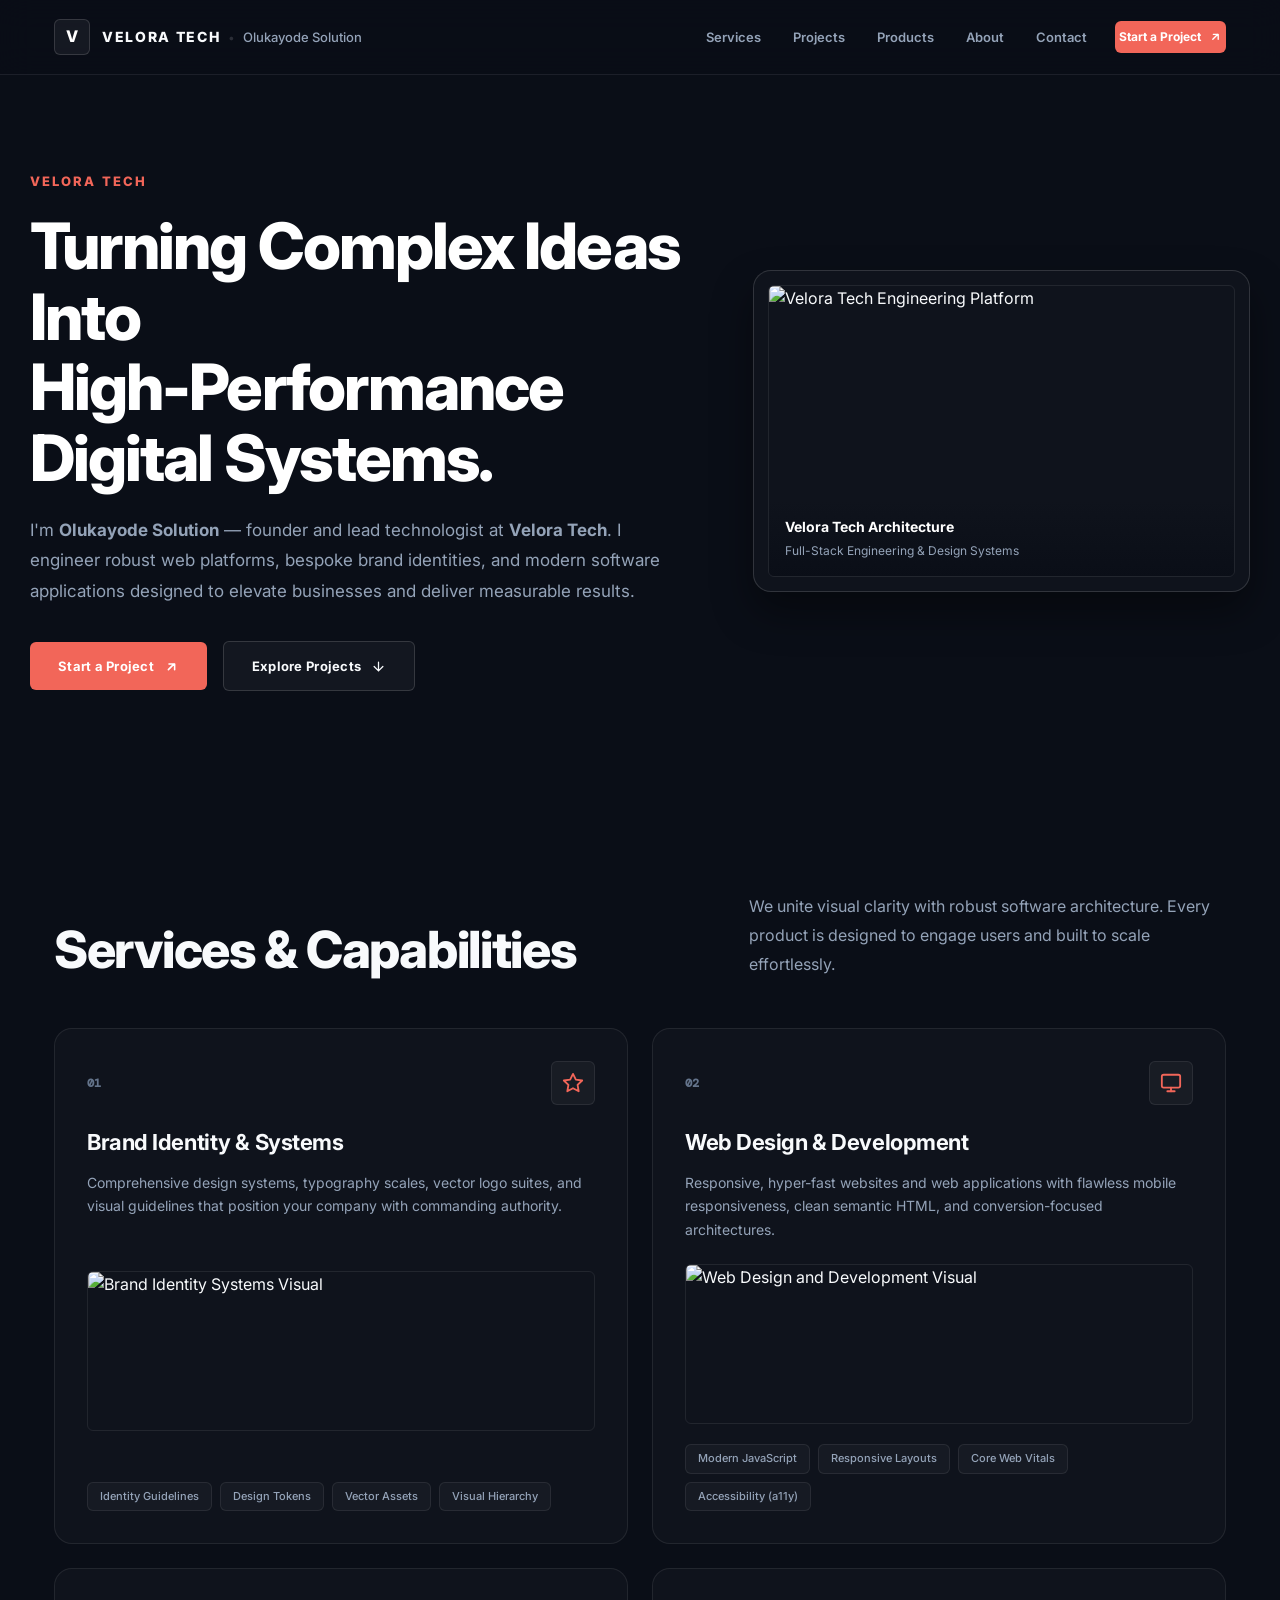
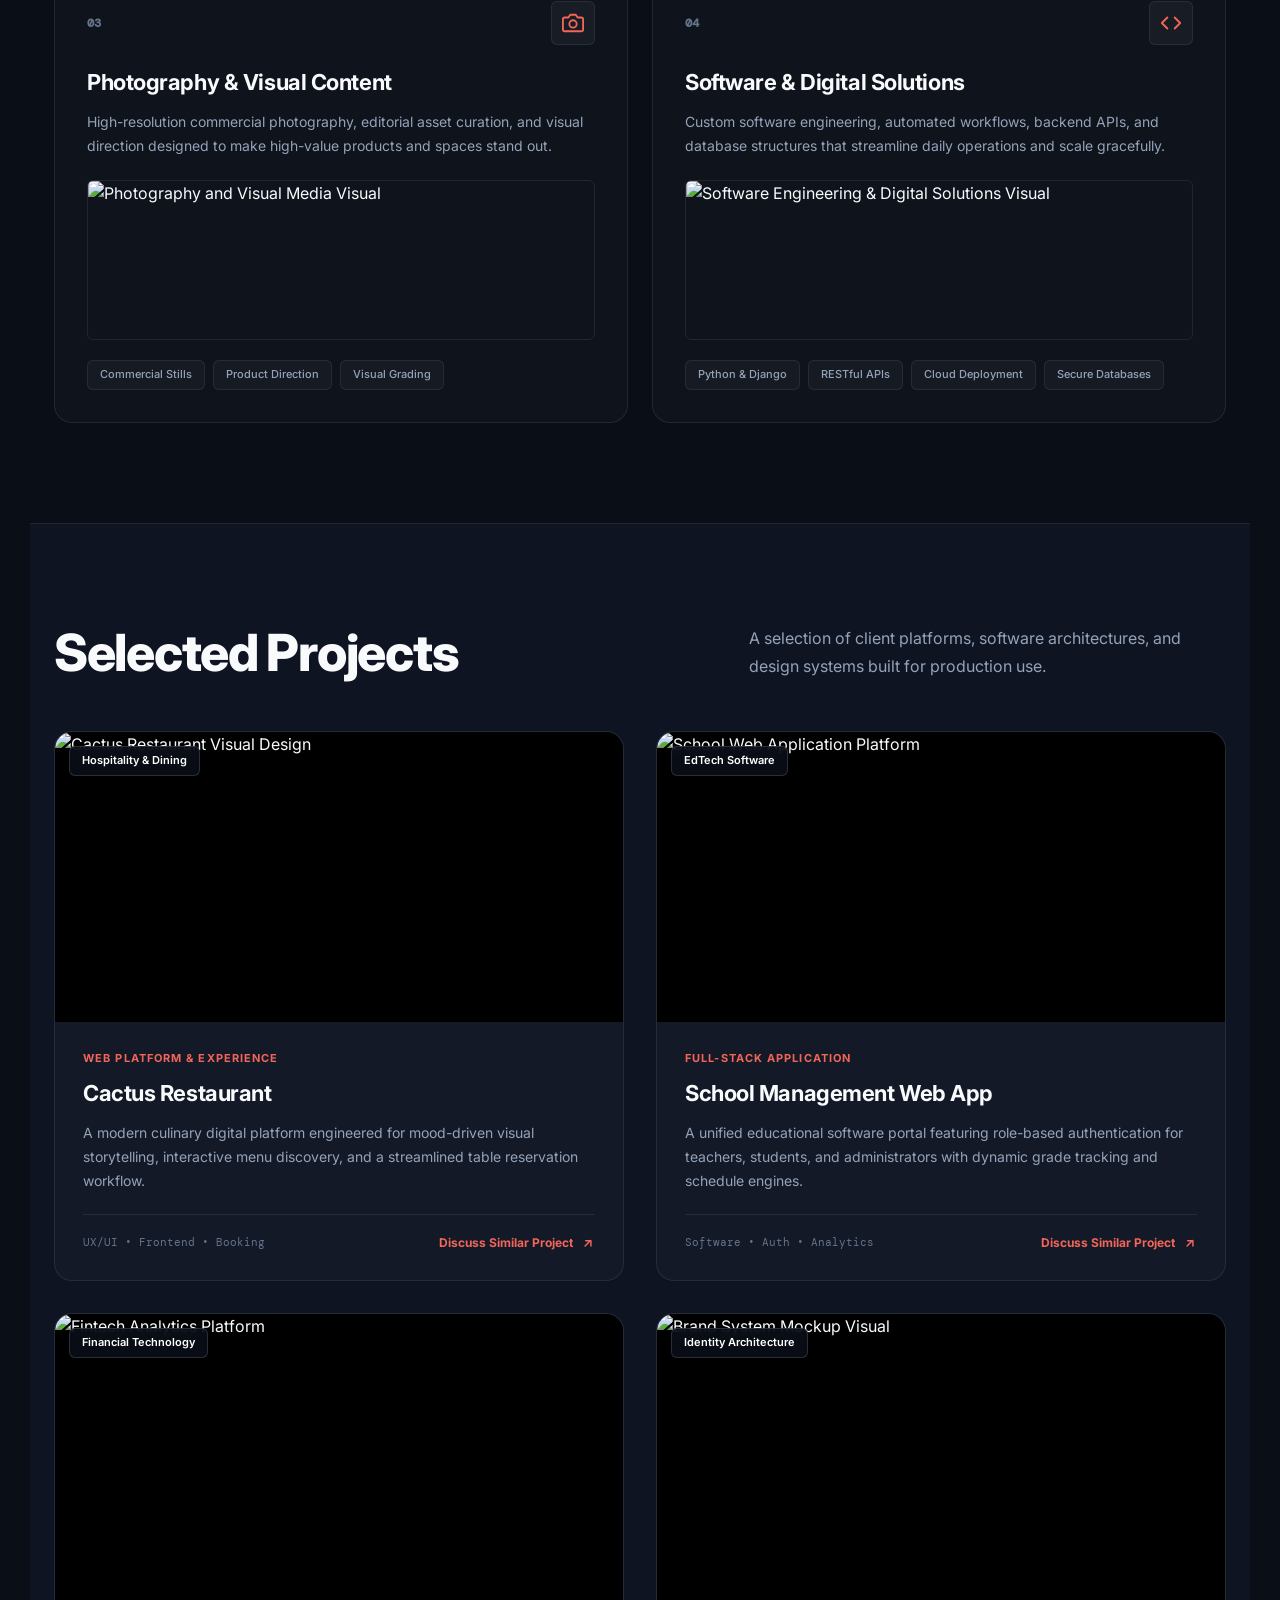
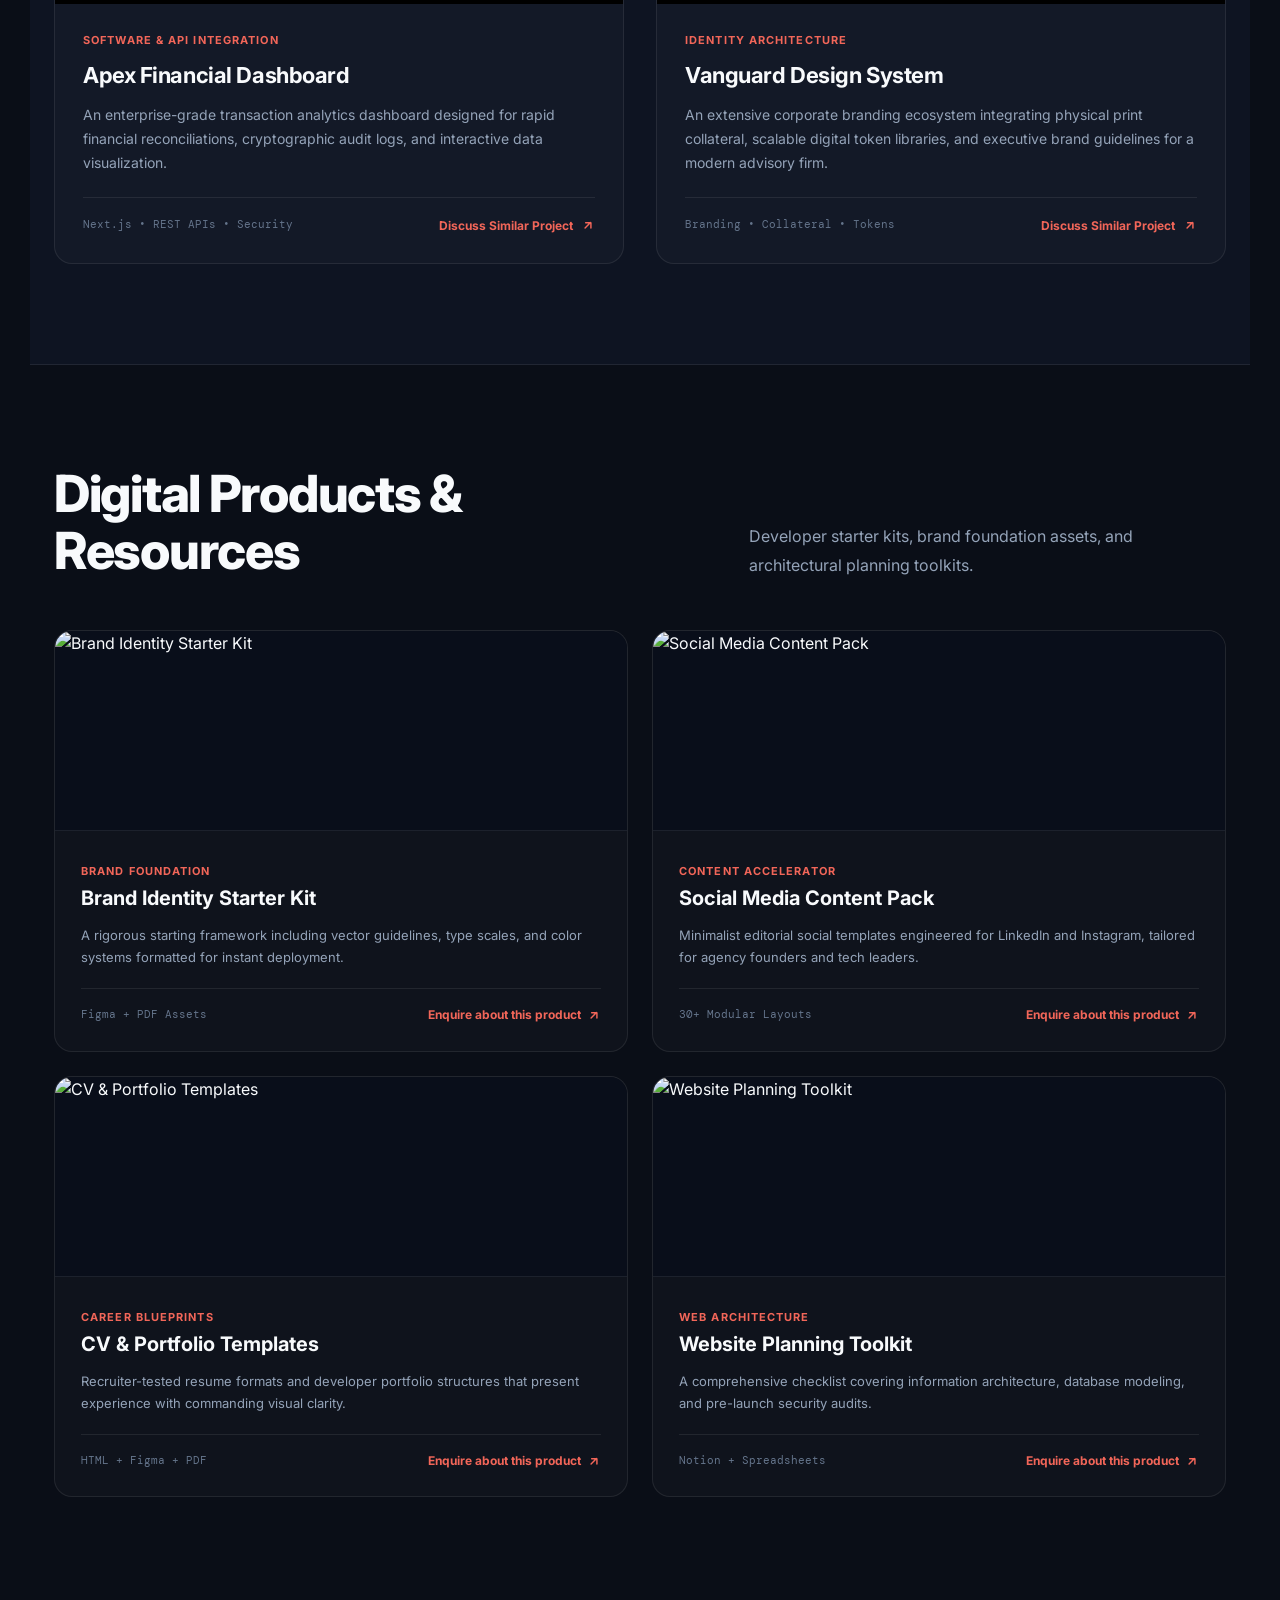
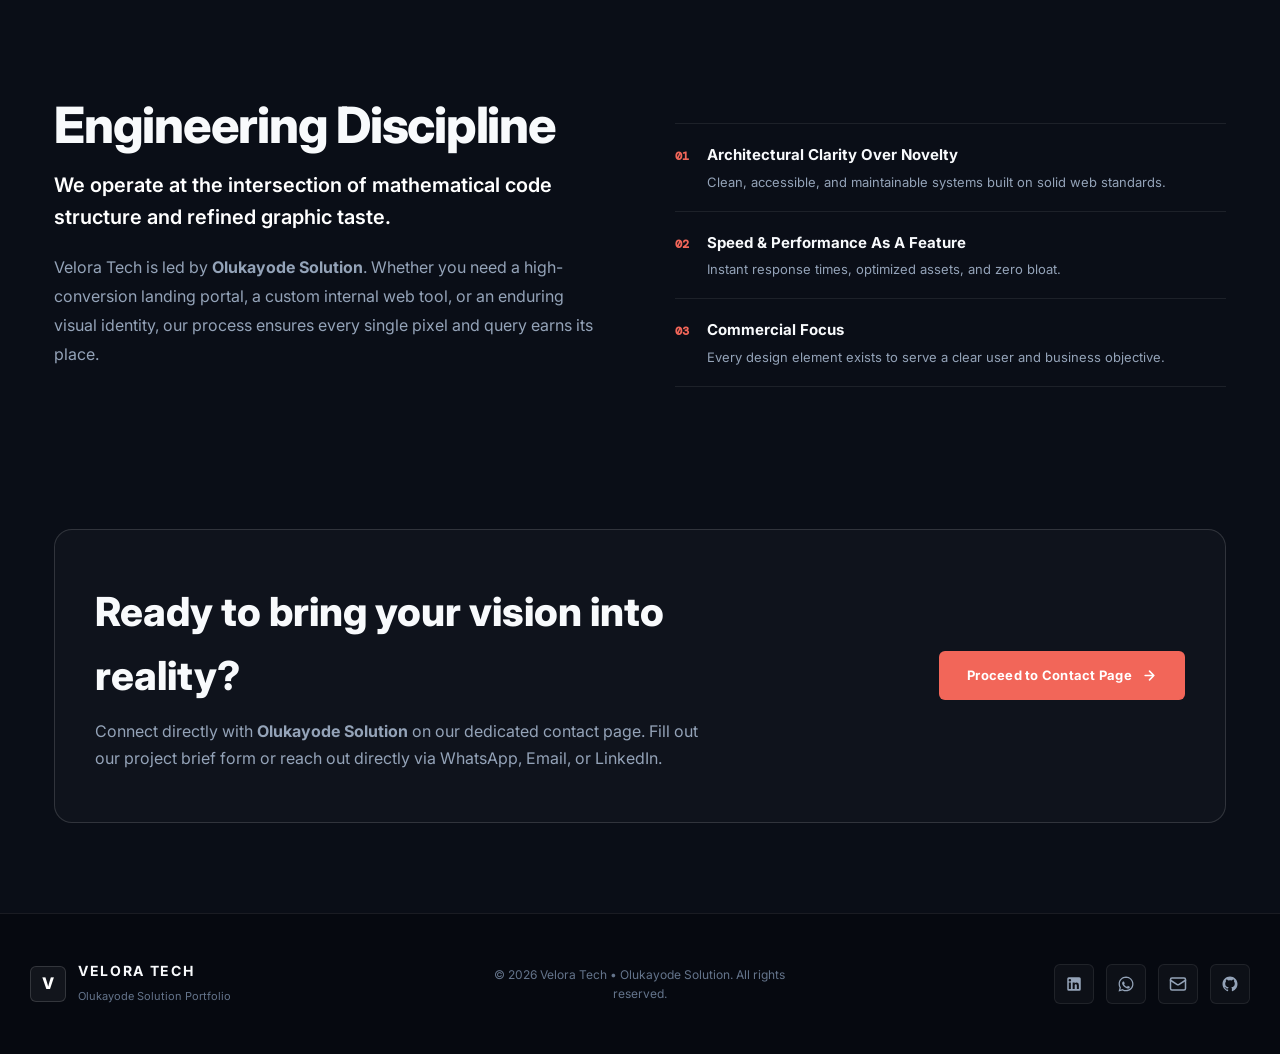
==== commit 397b8f94: "Add files via upload" ====
--- a/index.html
+++ b/index.html
@@ -5,9 +5,9 @@
   <meta name="viewport" content="width=device-width, initial-scale=1">
   <title>Velora Tech — Olukayode Solution | Creative Technologist &amp; Software Solutions</title>
   <meta name="description" content="Portfolio of Olukayode Solution at Velora Tech. Crafting high-performance web systems, custom digital products, and brand architectures.">
-  <meta name="theme-color" content="#090d16">
-
-  <!-- Preconnect & Fonts (Inter & DM Mono) -->
+  <meta name="theme-color" content="#0a0e17">
+
+  <!-- Preconnect & Fonts -->
   <link rel="preconnect" href="https://fonts.googleapis.com">
   <link rel="preconnect" href="https://fonts.gstatic.com" crossorigin>
   <link href="https://fonts.googleapis.com/css2?family=DM+Mono:wght@400;500&family=Inter:wght@400;500;600;700;800;900&display=swap" rel="stylesheet">
@@ -16,10 +16,6 @@
   <link rel="stylesheet" href="styles.css">
 </head>
 <body>
-
-  <!-- Ambient Light Accents (Subtle, Modern) -->
-  <div class="ambient-glow-top" aria-hidden="true"></div>
-  <div class="ambient-glow-right" aria-hidden="true"></div>
 
   <!-- Navigation -->
   <header class="nav-wrap">
@@ -53,13 +49,10 @@
     <!-- Hero Section -->
     <section id="top" class="hero">
       <div class="hero-copy">
-        <div class="eyebrow-pill">
-          <span class="status-dot"></span>
-          <span>Available for New Projects • Olukayode Solution</span>
-        </div>
+        <span class="hero-brand-tag">VELORA TECH</span>
         <h1>
           Turning Complex Ideas Into<br>
-          <em>High-Performance</em> <span class="gradient-text">Digital Systems.</span>
+          High-Performance Digital Systems.
         </h1>
         <p>
           I'm <strong>Olukayode Solution</strong> — founder and lead technologist at <strong>Velora Tech</strong>. 
@@ -77,38 +70,13 @@
         </div>
       </div>
 
-      <!-- Hero Visual Card -->
+      <!-- Hero Visual Showcase -->
       <div class="hero-visual-card">
-        <div class="hero-visual-header">
-          <div class="window-dots">
-            <span class="dot-red"></span>
-            <span class="dot-yellow"></span>
-            <span class="dot-green"></span>
-          </div>
-          <span class="visual-title-chip">veloratech.com/production</span>
-        </div>
         <div class="visual-preview-frame">
           <img src="https://images.unsplash.com/photo-1551288049-bebda4e38f71?auto=format&fit=crop&w=1200&q=80" alt="Velora Tech Engineering Platform" loading="eager">
           <div class="visual-overlay-caption">
-            <div>
-              <h4>Velora Tech Architecture</h4>
-              <p>Full-Stack Engineering &amp; Design Systems</p>
-            </div>
-            <span class="service-num">Live</span>
-          </div>
-        </div>
-        <div class="visual-stats-row">
-          <div class="v-stat">
-            <div class="v-stat-num">99.9%</div>
-            <div class="v-stat-label">Performance Core</div>
-          </div>
-          <div class="v-stat">
-            <div class="v-stat-num">20+</div>
-            <div class="v-stat-label">Projects Built</div>
-          </div>
-          <div class="v-stat">
-            <div class="v-stat-num">100%</div>
-            <div class="v-stat-label">Client Focus</div>
+            <h4>Velora Tech Architecture</h4>
+            <p>Full-Stack Engineering &amp; Design Systems</p>
           </div>
         </div>
       </div>
@@ -118,11 +86,10 @@
     <section id="services" class="section">
       <div class="section-head">
         <div>
-          <div class="section-label">Core Capabilities</div>
-          <h2>Specialized Services.<br><em>Built For Growth.</em></h2>
+          <h2 class="section-title">Services &amp; Capabilities</h2>
         </div>
         <p>
-          We unite visual elegance with rigorous software architecture. 
+          We unite visual clarity with robust software architecture. 
           Every product is designed to engage users and built to scale effortlessly.
         </p>
       </div>
@@ -132,7 +99,7 @@
         <article class="service-card">
           <div>
             <div class="service-card-top">
-              <span class="service-num">01 / BRANDING</span>
+              <span class="service-index">01</span>
               <div class="service-icon-box">
                 <svg viewBox="0 0 24 24" width="22" height="22" fill="none" stroke="currentColor" stroke-width="2" stroke-linecap="round" stroke-linejoin="round"><path d="M12 2l3.09 6.26L22 9.27l-5 4.87 1.18 6.88L12 17.77l-6.18 3.25L7 14.14 2 9.27l6.91-1.01L12 2z"/></svg>
               </div>
@@ -157,7 +124,7 @@
         <article class="service-card">
           <div>
             <div class="service-card-top">
-              <span class="service-num">02 / WEB DEV</span>
+              <span class="service-index">02</span>
               <div class="service-icon-box">
                 <svg viewBox="0 0 24 24" width="22" height="22" fill="none" stroke="currentColor" stroke-width="2" stroke-linecap="round" stroke-linejoin="round"><rect width="20" height="14" x="2" y="3" rx="2"/><line x1="8" x2="16" y1="21" y2="21"/><line x1="12" x2="12" y1="17" y2="21"/></svg>
               </div>
@@ -182,13 +149,13 @@
         <article class="service-card">
           <div>
             <div class="service-card-top">
-              <span class="service-num">03 / VISUAL</span>
+              <span class="service-index">03</span>
               <div class="service-icon-box">
                 <svg viewBox="0 0 24 24" width="22" height="22" fill="none" stroke="currentColor" stroke-width="2" stroke-linecap="round" stroke-linejoin="round"><path d="M23 19a2 2 0 0 1-2 2H3a2 2 0 0 1-2-2V8a2 2 0 0 1 2-2h4l2-3h6l2 3h4a2 2 0 0 1 2 2z"/><circle cx="12" cy="13" r="4"/></svg>
               </div>
             </div>
             <h3>Photography &amp; Visual Content</h3>
-            <p>High-resolution commercial photography, editorial asset curation, and short-form video art designed to make high-value products and spaces shine.</p>
+            <p>High-resolution commercial photography, editorial asset curation, and visual direction designed to make high-value products and spaces stand out.</p>
           </div>
 
           <div class="service-segment-visual">
@@ -198,7 +165,6 @@
           <div class="service-tags">
             <span>Commercial Stills</span>
             <span>Product Direction</span>
-            <span>Motion Graphics</span>
             <span>Visual Grading</span>
           </div>
         </article>
@@ -207,7 +173,7 @@
         <article class="service-card">
           <div>
             <div class="service-card-top">
-              <span class="service-num">04 / SOFTWARE</span>
+              <span class="service-index">04</span>
               <div class="service-icon-box">
                 <svg viewBox="0 0 24 24" width="22" height="22" fill="none" stroke="currentColor" stroke-width="2" stroke-linecap="round" stroke-linejoin="round"><polyline points="16 18 22 12 16 6"/><polyline points="8 6 2 12 8 18"/></svg>
               </div>
@@ -234,29 +200,19 @@
     <section id="work" class="section work-section">
       <div class="section-head">
         <div>
-          <div class="section-label">Featured Projects</div>
-          <h2>Proof Over Promises.<br><em>Real Case Studies.</em></h2>
+          <h2 class="section-title">Selected Projects</h2>
         </div>
         <p>
-          A selection of client platforms, software solutions, and design systems. 
-          Real visual design, zero generic mockups, and no hollow metrics.
+          A selection of client platforms, software architectures, and design systems built for production use.
         </p>
       </div>
 
       <div class="projects-grid">
         <!-- Project 1: Cactus Restaurant -->
         <article class="project-card">
-          <div class="project-browser-frame">
-            <div class="window-dots">
-              <span class="dot-red"></span>
-              <span class="dot-yellow"></span>
-              <span class="dot-green"></span>
-            </div>
-            <span class="project-url-bar">cactus-dining.veloratech.com</span>
-          </div>
           <div class="project-image-wrap">
             <img src="https://images.unsplash.com/photo-1517248135467-4c7edcad34c4?auto=format&fit=crop&w=1200&q=80" alt="Cactus Restaurant Visual Design" loading="lazy">
-            <span class="project-badge-overlay">Hospitality &amp; Dining</span>
+            <span class="project-category-tag">Hospitality &amp; Dining</span>
           </div>
           <div class="project-content">
             <div>
@@ -267,7 +223,7 @@
               </p>
             </div>
             <div class="project-footer">
-              <span class="service-num">UX/UI • Frontend • Booking</span>
+              <span class="project-tech-summary">UX/UI • Frontend • Booking</span>
               <a class="project-link" href="contact.html">
                 <span>Discuss Similar Project</span>
                 <svg viewBox="0 0 24 24" width="14" height="14" fill="none" stroke="currentColor" stroke-width="2.5" stroke-linecap="round" stroke-linejoin="round"><path d="M7 17l9.2-9.2M17 17V8H8"/></svg>
@@ -278,17 +234,9 @@
 
         <!-- Project 2: School Web App / AcademyOS -->
         <article class="project-card">
-          <div class="project-browser-frame">
-            <div class="window-dots">
-              <span class="dot-red"></span>
-              <span class="dot-yellow"></span>
-              <span class="dot-green"></span>
-            </div>
-            <span class="project-url-bar">portal.academyos.edu</span>
-          </div>
           <div class="project-image-wrap">
             <img src="https://images.unsplash.com/photo-1522202176988-66273c2fd55f?auto=format&fit=crop&w=1200&q=80" alt="School Web Application Platform" loading="lazy">
-            <span class="project-badge-overlay">EdTech Software</span>
+            <span class="project-category-tag">EdTech Software</span>
           </div>
           <div class="project-content">
             <div>
@@ -299,7 +247,7 @@
               </p>
             </div>
             <div class="project-footer">
-              <span class="service-num">Software • Auth • Analytics</span>
+              <span class="project-tech-summary">Software • Auth • Analytics</span>
               <a class="project-link" href="contact.html">
                 <span>Discuss Similar Project</span>
                 <svg viewBox="0 0 24 24" width="14" height="14" fill="none" stroke="currentColor" stroke-width="2.5" stroke-linecap="round" stroke-linejoin="round"><path d="M7 17l9.2-9.2M17 17V8H8"/></svg>
@@ -310,17 +258,9 @@
 
         <!-- Project 3: FinTech Portal & Analytics -->
         <article class="project-card">
-          <div class="project-browser-frame">
-            <div class="window-dots">
-              <span class="dot-red"></span>
-              <span class="dot-yellow"></span>
-              <span class="dot-green"></span>
-            </div>
-            <span class="project-url-bar">app.apexledger.io</span>
-          </div>
           <div class="project-image-wrap">
             <img src="https://images.unsplash.com/photo-1559526324-4b87b5e36e44?auto=format&fit=crop&w=1200&q=80" alt="Fintech Analytics Platform" loading="lazy">
-            <span class="project-badge-overlay">Financial Technology</span>
+            <span class="project-category-tag">Financial Technology</span>
           </div>
           <div class="project-content">
             <div>
@@ -331,7 +271,7 @@
               </p>
             </div>
             <div class="project-footer">
-              <span class="service-num">Next.js • REST APIs • Security</span>
+              <span class="project-tech-summary">Next.js • REST APIs • Security</span>
               <a class="project-link" href="contact.html">
                 <span>Discuss Similar Project</span>
                 <svg viewBox="0 0 24 24" width="14" height="14" fill="none" stroke="currentColor" stroke-width="2.5" stroke-linecap="round" stroke-linejoin="round"><path d="M7 17l9.2-9.2M17 17V8H8"/></svg>
@@ -342,17 +282,9 @@
 
         <!-- Project 4: Vanguard Brand System -->
         <article class="project-card">
-          <div class="project-browser-frame">
-            <div class="window-dots">
-              <span class="dot-red"></span>
-              <span class="dot-yellow"></span>
-              <span class="dot-green"></span>
-            </div>
-            <span class="project-url-bar">brand.vanguardstudio.com</span>
-          </div>
           <div class="project-image-wrap">
             <img src="https://images.unsplash.com/photo-1618005182384-a83a8bd57fbe?auto=format&fit=crop&w=1200&q=80" alt="Brand System Mockup Visual" loading="lazy">
-            <span class="project-badge-overlay">Identity Architecture</span>
+            <span class="project-category-tag">Identity Architecture</span>
           </div>
           <div class="project-content">
             <div>
@@ -363,7 +295,7 @@
               </p>
             </div>
             <div class="project-footer">
-              <span class="service-num">Branding • Collateral • Tokens</span>
+              <span class="project-tech-summary">Branding • Collateral • Tokens</span>
               <a class="project-link" href="contact.html">
                 <span>Discuss Similar Project</span>
                 <svg viewBox="0 0 24 24" width="14" height="14" fill="none" stroke="currentColor" stroke-width="2.5" stroke-linecap="round" stroke-linejoin="round"><path d="M7 17l9.2-9.2M17 17V8H8"/></svg>
@@ -378,11 +310,10 @@
     <section id="products" class="section">
       <div class="section-head">
         <div>
-          <div class="section-label">Digital Products &amp; Assets</div>
-          <h2>Production-Ready Toolkits.<br><em>Accelerate Your Growth.</em></h2>
+          <h2 class="section-title">Digital Products &amp; Resources</h2>
         </div>
         <p>
-          Curated developer templates, brand foundation kits, and architectural blueprints created to save weeks of development and styling time.
+          Developer starter kits, brand foundation assets, and architectural planning toolkits.
         </p>
       </div>
 
@@ -391,16 +322,15 @@
         <article class="product-card">
           <div class="product-visual-preview">
             <img src="https://images.unsplash.com/photo-1507238691740-187a5b1d37b8?auto=format&fit=crop&w=800&q=80" alt="Brand Identity Starter Kit" loading="lazy">
-            <span class="product-pill">Kit v2.1</span>
           </div>
           <div class="product-body">
             <div>
-              <span class="product-category">01 / BRAND FOUNDATION</span>
+              <span class="product-category">Brand Foundation</span>
               <h3>Brand Identity Starter Kit</h3>
               <p>A rigorous starting framework including vector guidelines, type scales, and color systems formatted for instant deployment.</p>
             </div>
             <div class="product-action-row">
-              <span class="service-num">Figma + PDF Assets</span>
+              <span class="product-format-label">Figma + PDF Assets</span>
               <a class="product-action-btn" href="contact.html">
                 <span>Enquire about this product</span>
                 <svg viewBox="0 0 24 24" width="14" height="14" fill="none" stroke="currentColor" stroke-width="2.5" stroke-linecap="round" stroke-linejoin="round"><path d="M7 17l9.2-9.2M17 17V8H8"/></svg>
@@ -413,16 +343,15 @@
         <article class="product-card">
           <div class="product-visual-preview">
             <img src="https://images.unsplash.com/photo-1611162617474-5b21e879e113?auto=format&fit=crop&w=800&q=80" alt="Social Media Content Pack" loading="lazy">
-            <span class="product-pill">Template Suite</span>
           </div>
           <div class="product-body">
             <div>
-              <span class="product-category">02 / CONTENT ACCELERATOR</span>
+              <span class="product-category">Content Accelerator</span>
               <h3>Social Media Content Pack</h3>
               <p>Minimalist editorial social templates engineered for LinkedIn and Instagram, tailored for agency founders and tech leaders.</p>
             </div>
             <div class="product-action-row">
-              <span class="service-num">30+ Modular Layouts</span>
+              <span class="product-format-label">30+ Modular Layouts</span>
               <a class="product-action-btn" href="contact.html">
                 <span>Enquire about this product</span>
                 <svg viewBox="0 0 24 24" width="14" height="14" fill="none" stroke="currentColor" stroke-width="2.5" stroke-linecap="round" stroke-linejoin="round"><path d="M7 17l9.2-9.2M17 17V8H8"/></svg>
@@ -435,16 +364,15 @@
         <article class="product-card">
           <div class="product-visual-preview">
             <img src="https://images.unsplash.com/photo-1586281380349-632531db7ed4?auto=format&fit=crop&w=800&q=80" alt="CV & Portfolio Templates" loading="lazy">
-            <span class="product-pill">Career Blueprint</span>
           </div>
           <div class="product-body">
             <div>
-              <span class="product-category">03 / CAREER BLUEPRINTS</span>
+              <span class="product-category">Career Blueprints</span>
               <h3>CV &amp; Portfolio Templates</h3>
               <p>Recruiter-tested resume formats and developer portfolio structures that present experience with commanding visual clarity.</p>
             </div>
             <div class="product-action-row">
-              <span class="service-num">HTML + Figma + PDF</span>
+              <span class="product-format-label">HTML + Figma + PDF</span>
               <a class="product-action-btn" href="contact.html">
                 <span>Enquire about this product</span>
                 <svg viewBox="0 0 24 24" width="14" height="14" fill="none" stroke="currentColor" stroke-width="2.5" stroke-linecap="round" stroke-linejoin="round"><path d="M7 17l9.2-9.2M17 17V8H8"/></svg>
@@ -457,16 +385,15 @@
         <article class="product-card">
           <div class="product-visual-preview">
             <img src="https://images.unsplash.com/photo-1508873696983-2df5293cb39f?auto=format&fit=crop&w=800&q=80" alt="Website Planning Toolkit" loading="lazy">
-            <span class="product-pill">Product Roadmap</span>
           </div>
           <div class="product-body">
             <div>
-              <span class="product-category">04 / WEB ARCHITECTURE</span>
+              <span class="product-category">Web Architecture</span>
               <h3>Website Planning Toolkit</h3>
-              <p>A comprehensive checklist and wireframing sheet covering information architecture, database modeling, and pre-launch security audits.</p>
+              <p>A comprehensive checklist covering information architecture, database modeling, and pre-launch security audits.</p>
             </div>
             <div class="product-action-row">
-              <span class="service-num">Notion + Spreadsheets</span>
+              <span class="product-format-label">Notion + Spreadsheets</span>
               <a class="product-action-btn" href="contact.html">
                 <span>Enquire about this product</span>
                 <svg viewBox="0 0 24 24" width="14" height="14" fill="none" stroke="currentColor" stroke-width="2.5" stroke-linecap="round" stroke-linejoin="round"><path d="M7 17l9.2-9.2M17 17V8H8"/></svg>
@@ -481,12 +408,10 @@
     <section id="about" class="section">
       <div class="about-grid">
         <div class="about-statement">
-          <div class="section-label">Engineering Discipline</div>
-          <h2>We don't just build websites.<br>We engineer <em>solutions.</em></h2>
-          <p>“Simplicity is the prerequisite for reliability.”</p>
+          <h2 class="section-title">Engineering Discipline</h2>
+          <p>We operate at the intersection of mathematical code structure and refined graphic taste.</p>
           <div class="about-lead">
-            Velora Tech is led by <strong>Olukayode Solution</strong>. We operate at the intersection of mathematical code structure and refined graphic taste. 
-            Whether you need a high-conversion landing portal, a custom internal web tool, or an enduring visual identity, our process ensures every single pixel and query earns its place.
+            Velora Tech is led by <strong>Olukayode Solution</strong>. Whether you need a high-conversion landing portal, a custom internal web tool, or an enduring visual identity, our process ensures every single pixel and query earns its place.
           </div>
         </div>
 
@@ -522,11 +447,10 @@
     <div class="cta-banner-wrap">
       <div class="cta-banner">
         <div class="cta-content">
-          <div class="section-label">Start A Project</div>
           <h2>Ready to bring your vision into reality?</h2>
           <p>
             Connect directly with <strong>Olukayode Solution</strong> on our dedicated contact page. 
-            Fill out our quick project briefing form or reach out directly via WhatsApp, Email, or LinkedIn.
+            Fill out our project brief form or reach out directly via WhatsApp, Email, or LinkedIn.
           </p>
         </div>
         <div class="cta-action">
--- a/styles.css
+++ b/styles.css
@@ -1,16 +1,16 @@
 /* ==========================================================================
    VELORA TECH — Olukayode Solution Portfolio
-   Design Reference: anony-mous.vercel.app
-   Clean, Modern, Ultra-Professional Executive Theme
+   Clean, Modern, Intentional & Professional Design
+   Zero Generic AI Banners • Zero Neon Glows • Human Designer Aesthetic
    ========================================================================== */
 
 :root {
-  /* Color System inspired by anony-mous.vercel.app */
-  --bg-dark: #090d16;
-  --bg-dark-alt: #0b1120;
-  --bg-card: rgba(255, 255, 255, 0.03);
-  --bg-card-hover: rgba(255, 255, 255, 0.055);
-  --bg-glass: rgba(11, 17, 32, 0.75);
+  /* Restrained, Serious Corporate Palette */
+  --bg-dark: #0a0e17;
+  --bg-dark-alt: #0e1422;
+  --bg-card: rgba(255, 255, 255, 0.025);
+  --bg-card-hover: rgba(255, 255, 255, 0.045);
+  --bg-glass: rgba(10, 14, 23, 0.85);
 
   --border: rgba(255, 255, 255, 0.08);
   --border-light: rgba(255, 255, 255, 0.14);
@@ -20,31 +20,24 @@
   --text-muted: #94a3b8;
   --text-dim: #64748b;
 
-  /* Primary Brand Accent & Sunset Gradient (Reference: #ff6b6b & #f59e0b) */
-  --primary: #ff6b6b;
-  --primary-hover: #ff5252;
-  --secondary-accent: #f59e0b;
-  --gradient-primary: linear-gradient(135deg, #ff6b6b 0%, #f59e0b 100%);
-  --gradient-glow: rgba(255, 107, 107, 0.28);
-  --pill-bg: rgba(255, 107, 107, 0.08);
-  --pill-border: rgba(255, 107, 107, 0.2);
-
-  /* Status */
-  --status-active: #10b981;
-  --status-glow: rgba(16, 185, 129, 0.35);
-
-  /* Modern Clean Typography */
+  /* Intentional Accent Color (Clean Warm Coral / Terracotta) */
+  --primary: #f26659;
+  --primary-hover: #e05345;
+  --accent-warm: #e69138;
+  --primary-subtle: rgba(242, 102, 89, 0.08);
+
+  /* Modern Typography */
   --font-main: 'Inter', -apple-system, BlinkMacSystemFont, 'Segoe UI', Roboto, sans-serif;
   --font-mono: 'DM Mono', ui-monospace, Menlo, Monaco, monospace;
 
-  --radius-sm: 8px;
-  --radius-md: 14px;
-  --radius-lg: 20px;
-  --radius-xl: 28px;
+  --radius-sm: 6px;
+  --radius-md: 12px;
+  --radius-lg: 18px;
+  --radius-xl: 24px;
   --radius-full: 9999px;
 
   --max-w: 1220px;
-  --transition: all 0.3s cubic-bezier(0.16, 1, 0.3, 1);
+  --transition: all 0.25s cubic-bezier(0.16, 1, 0.3, 1);
 }
 
 /* Reset & Base */
@@ -91,36 +84,7 @@
 }
 
 /* ==========================================================================
-   Ambient Background Glows (Subtle, elegant, non-intrusive)
-   ========================================================================== */
-.ambient-glow-top {
-  position: absolute;
-  top: 0;
-  left: 20%;
-  width: 500px;
-  height: 500px;
-  background: radial-gradient(circle, rgba(255, 107, 107, 0.06) 0%, transparent 70%);
-  border-radius: 50%;
-  filter: blur(100px);
-  pointer-events: none;
-  z-index: 0;
-}
-
-.ambient-glow-right {
-  position: absolute;
-  top: 30%;
-  right: 10%;
-  width: 450px;
-  height: 450px;
-  background: radial-gradient(circle, rgba(245, 158, 11, 0.05) 0%, transparent 70%);
-  border-radius: 50%;
-  filter: blur(100px);
-  pointer-events: none;
-  z-index: 0;
-}
-
-/* ==========================================================================
-   Navigation Bar (Glassmorphic, Clean, Reference-Style)
+   Navigation Bar (Clean, Restrained)
    ========================================================================== */
 .nav-wrap {
   position: fixed;
@@ -130,7 +94,6 @@
   backdrop-filter: blur(16px);
   -webkit-backdrop-filter: blur(16px);
   border-bottom: 1px solid var(--border);
-  transition: var(--transition);
 }
 
 .nav {
@@ -151,17 +114,16 @@
 }
 
 .brand-mark {
-  width: 38px;
-  height: 38px;
-  border-radius: var(--radius-md);
-  background: linear-gradient(135deg, rgba(255, 107, 107, 0.15) 0%, rgba(245, 158, 11, 0.1) 100%);
+  width: 36px;
+  height: 36px;
+  border-radius: var(--radius-sm);
+  background: rgba(255, 255, 255, 0.05);
   border: 1px solid var(--border-light);
   display: grid;
   place-items: center;
   font-weight: 800;
   font-size: 16px;
   color: #fff;
-  box-shadow: 0 4px 12px rgba(0, 0, 0, 0.3);
 }
 
 .brand-text-group {
@@ -174,13 +136,13 @@
 .brand-company {
   font-size: 14px;
   font-weight: 800;
-  letter-spacing: 0.14em;
+  letter-spacing: 0.12em;
   color: var(--text-light);
   text-transform: uppercase;
 }
 
 .brand-sep {
-  color: var(--primary);
+  color: var(--border-light);
   font-size: 12px;
 }
 
@@ -217,7 +179,7 @@
   left: 4px;
   right: 4px;
   height: 2px;
-  background: var(--gradient-primary);
+  background: var(--primary);
   border-radius: 2px;
 }
 
@@ -226,18 +188,17 @@
   align-items: center;
   gap: 8px;
   padding: 10px 20px;
-  background: var(--gradient-primary);
+  background: var(--primary);
   color: #ffffff !important;
-  border-radius: var(--radius-full);
+  border-radius: var(--radius-sm);
   font-size: 12px !important;
   font-weight: 700 !important;
-  box-shadow: 0 6px 18px var(--gradient-glow);
   transition: var(--transition);
 }
 
 .nav-cta:hover {
-  transform: translateY(-2px);
-  box-shadow: 0 8px 24px rgba(255, 107, 107, 0.45);
+  background: var(--primary-hover);
+  transform: translateY(-1px);
 }
 
 .menu-toggle {
@@ -248,96 +209,41 @@
 }
 
 /* ==========================================================================
-   Typography & Reusable Utilities
-   ========================================================================== */
-.gradient-text {
-  background: var(--gradient-primary);
-  -webkit-background-clip: text;
-  -webkit-text-fill-color: transparent;
-  display: inline-block;
-}
-
-.eyebrow-pill {
-  display: inline-flex;
-  align-items: center;
-  gap: 10px;
-  font-size: 12px;
-  font-weight: 600;
-  color: var(--text-muted);
-  background: rgba(255, 255, 255, 0.04);
-  backdrop-filter: blur(12px);
-  border: 1px solid var(--border-light);
-  padding: 6px 16px;
-  border-radius: var(--radius-full);
-  margin-bottom: 24px;
-  box-shadow: 0 2px 8px rgba(0, 0, 0, 0.2);
-}
-
-.status-dot {
-  width: 8px;
-  height: 8px;
-  border-radius: 50%;
-  background: var(--status-active);
-  box-shadow: 0 0 10px var(--status-active);
-  animation: pulseStatus 2s infinite ease-in-out;
-}
-
-@keyframes pulseStatus {
-  0%, 100% { opacity: 1; transform: scale(1); }
-  50% { opacity: 0.4; transform: scale(0.9); }
-}
-
-.section-label {
-  display: inline-flex;
-  align-items: center;
-  gap: 8px;
-  font-size: 12px;
-  font-weight: 700;
-  letter-spacing: 0.12em;
-  text-transform: uppercase;
-  color: var(--primary);
-  margin-bottom: 14px;
-}
-
-.section-label::before {
-  content: "";
-  display: inline-block;
-  width: 16px;
-  height: 2px;
-  background: var(--gradient-primary);
-  border-radius: 2px;
-}
-
-/* ==========================================================================
-   Hero Section (Clean, Spacious, Authoritative)
+   Hero Section (Intentional, Typographic Focus)
    ========================================================================== */
 .hero {
-  min-height: 94vh;
+  min-height: 88vh;
   position: relative;
-  overflow: hidden;
-  padding: 150px max(24px, calc((100vw - var(--max-w)) / 2)) 70px;
+  padding: 140px max(24px, calc((100vw - var(--max-w)) / 2)) 70px;
   display: grid;
   grid-template-columns: 1.15fr 0.85fr;
   align-items: center;
-  gap: 48px;
-  background: radial-gradient(circle at 10% 20%, rgba(255, 107, 107, 0.04) 0%, transparent 60%),
-              radial-gradient(circle at 90% 80%, rgba(245, 158, 11, 0.03) 0%, transparent 60%),
-              var(--bg-dark);
+  gap: 50px;
 }
 
 .hero-copy {
   position: relative;
   z-index: 2;
-  max-width: 680px;
+  max-width: 660px;
+}
+
+.hero-brand-tag {
+  font-size: 13px;
+  font-weight: 800;
+  letter-spacing: 0.16em;
+  color: var(--primary);
+  text-transform: uppercase;
+  margin-bottom: 20px;
+  display: block;
 }
 
 .hero h1 {
-  font-size: clamp(42px, 5.2vw, 74px);
-  line-height: 1.08;
+  font-size: clamp(38px, 5vw, 68px);
+  line-height: 1.1;
   letter-spacing: -0.03em;
   font-weight: 800;
   margin: 0 0 22px;
-  color: var(--text-light);
+  color: #ffffff;
 }
 
 .hero-copy > p {
@@ -362,26 +268,24 @@
   font-size: 13px;
   font-weight: 700;
   letter-spacing: 0.02em;
-  border-radius: var(--radius-full);
+  border-radius: var(--radius-sm);
   transition: var(--transition);
 }
 
 .button.primary {
-  background: var(--gradient-primary);
+  background: var(--primary);
   color: #ffffff;
-  box-shadow: 0 6px 20px var(--gradient-glow);
 }
 
 .button.primary:hover {
+  background: var(--primary-hover);
   transform: translateY(-2px);
-  box-shadow: 0 10px 28px rgba(255, 107, 107, 0.45);
 }
 
 .button.secondary {
   background: rgba(255, 255, 255, 0.04);
   color: var(--text-light);
   border: 1px solid var(--border-light);
-  backdrop-filter: blur(12px);
 }
 
 .button.secondary:hover {
@@ -390,56 +294,19 @@
   transform: translateY(-2px);
 }
 
-/* Hero Showcase Card */
+/* Hero Showcase Frame */
 .hero-visual-card {
   position: relative;
   z-index: 2;
-  border-radius: var(--radius-xl);
+  border-radius: var(--radius-lg);
   background: var(--bg-card);
-  backdrop-filter: blur(16px);
   border: 1px solid var(--border-light);
-  padding: 24px;
-  box-shadow: 0 20px 50px rgba(0, 0, 0, 0.5);
-  transition: var(--transition);
-}
-
-.hero-visual-card:hover {
-  border-color: rgba(255, 107, 107, 0.3);
-  box-shadow: 0 24px 60px rgba(0, 0, 0, 0.6), 0 0 25px rgba(255, 107, 107, 0.12);
-}
-
-.hero-visual-header {
-  display: flex;
-  align-items: center;
-  justify-content: space-between;
-  border-bottom: 1px solid var(--border);
-  padding-bottom: 14px;
-  margin-bottom: 18px;
-}
-
-.window-dots {
-  display: flex;
-  gap: 7px;
-}
-
-.window-dots span {
-  width: 10px;
-  height: 10px;
-  border-radius: 50%;
-}
-
-.dot-red { background: #ef4444; }
-.dot-yellow { background: #f59e0b; }
-.dot-green { background: #10b981; }
-
-.visual-title-chip {
-  font-family: var(--font-mono);
-  font-size: 11px;
-  color: var(--text-dim);
+  padding: 14px;
+  box-shadow: 0 20px 40px rgba(0, 0, 0, 0.4);
 }
 
 .visual-preview-frame {
-  border-radius: var(--radius-md);
+  border-radius: var(--radius-sm);
   overflow: hidden;
   position: relative;
   border: 1px solid var(--border);
@@ -450,11 +317,11 @@
   width: 100%;
   height: 100%;
   object-fit: cover;
-  transition: transform 0.6s ease;
+  transition: transform 0.5s ease;
 }
 
 .hero-visual-card:hover .visual-preview-frame img {
-  transform: scale(1.04);
+  transform: scale(1.03);
 }
 
 .visual-overlay-caption {
@@ -462,10 +329,7 @@
   bottom: 0;
   inset-inline: 0;
   padding: 16px;
-  background: linear-gradient(to top, rgba(9, 13, 22, 0.95), transparent);
-  display: flex;
-  justify-content: space-between;
-  align-items: flex-end;
+  background: linear-gradient(to top, rgba(10, 14, 23, 0.95), transparent);
 }
 
 .visual-overlay-caption h4 {
@@ -476,42 +340,8 @@
 }
 
 .visual-overlay-caption p {
-  font-size: 11px;
-  color: var(--text-muted);
-}
-
-/* Stat Counter Bar */
-.visual-stats-row {
-  display: grid;
-  grid-template-columns: repeat(3, 1fr);
-  gap: 12px;
-  margin-top: 18px;
-}
-
-.v-stat {
-  background: rgba(255, 255, 255, 0.02);
-  border: 1px solid var(--border);
-  padding: 12px 14px;
-  border-radius: var(--radius-md);
-  text-align: center;
-}
-
-.v-stat-num {
-  font-size: 20px;
-  font-weight: 800;
-  background: var(--gradient-primary);
-  -webkit-background-clip: text;
-  -webkit-text-fill-color: transparent;
-  font-family: var(--font-main);
-}
-
-.v-stat-label {
-  font-size: 10px;
-  font-weight: 600;
-  color: var(--text-dim);
-  text-transform: uppercase;
-  letter-spacing: 0.06em;
-  margin-top: 2px;
+  font-size: 12px;
+  color: var(--text-muted);
 }
 
 /* ==========================================================================
@@ -520,7 +350,7 @@
 .section {
   max-width: var(--max-w);
   margin: 0 auto;
-  padding: 110px 24px;
+  padding: 100px 24px;
   position: relative;
 }
 
@@ -529,13 +359,13 @@
   grid-template-columns: 1.15fr 0.85fr;
   gap: 50px;
   align-items: flex-end;
-  margin-bottom: 55px;
-}
-
-.section h2 {
-  font-size: clamp(34px, 4.4vw, 56px);
-  line-height: 1.1;
-  letter-spacing: -0.03em;
+  margin-bottom: 50px;
+}
+
+.section-title {
+  font-size: clamp(32px, 4vw, 52px);
+  line-height: 1.12;
+  letter-spacing: -0.025em;
   font-weight: 800;
   color: var(--text-light);
   margin: 0;
@@ -549,7 +379,7 @@
 }
 
 /* ==========================================================================
-   Services Grid (Bento Style Cards)
+   Services Grid
    ========================================================================== */
 .services-grid {
   display: grid;
@@ -559,9 +389,8 @@
 
 .service-card {
   background: var(--bg-card);
-  backdrop-filter: blur(14px);
   border: 1px solid var(--border);
-  border-radius: var(--radius-xl);
+  border-radius: var(--radius-lg);
   padding: 32px;
   transition: var(--transition);
   display: flex;
@@ -571,35 +400,31 @@
 
 .service-card:hover {
   background: var(--bg-card-hover);
-  border-color: rgba(255, 107, 107, 0.3);
-  transform: translateY(-4px);
-  box-shadow: 0 20px 45px rgba(0, 0, 0, 0.45);
+  border-color: var(--border-light);
+  transform: translateY(-3px);
+  box-shadow: 0 16px 36px rgba(0, 0, 0, 0.35);
 }
 
 .service-card-top {
   display: flex;
   justify-content: space-between;
   align-items: center;
-  margin-bottom: 22px;
-}
-
-.service-num {
-  font-size: 11px;
-  font-weight: 700;
-  letter-spacing: 0.1em;
-  color: var(--primary);
-  background: var(--pill-bg);
-  padding: 4px 12px;
-  border-radius: var(--radius-full);
-  border: 1px solid var(--pill-border);
+  margin-bottom: 20px;
+}
+
+.service-index {
+  font-family: var(--font-mono);
+  font-size: 12px;
+  font-weight: 700;
+  color: var(--text-dim);
 }
 
 .service-icon-box {
-  width: 48px;
-  height: 48px;
-  border-radius: var(--radius-md);
-  background: rgba(255, 107, 107, 0.08);
-  border: 1px solid rgba(255, 107, 107, 0.2);
+  width: 44px;
+  height: 44px;
+  border-radius: var(--radius-sm);
+  background: rgba(255, 255, 255, 0.04);
+  border: 1px solid var(--border);
   display: grid;
   place-items: center;
   color: var(--primary);
@@ -621,7 +446,7 @@
 }
 
 .service-segment-visual {
-  border-radius: var(--radius-md);
+  border-radius: var(--radius-sm);
   overflow: hidden;
   border: 1px solid var(--border);
   height: 160px;
@@ -633,11 +458,11 @@
   width: 100%;
   height: 100%;
   object-fit: cover;
-  transition: transform 0.5s ease;
+  transition: transform 0.4s ease;
 }
 
 .service-card:hover .service-segment-visual img {
-  transform: scale(1.05);
+  transform: scale(1.03);
 }
 
 .service-tags {
@@ -650,14 +475,14 @@
   font-size: 11px;
   font-weight: 500;
   padding: 5px 12px;
-  border-radius: var(--radius-full);
+  border-radius: var(--radius-sm);
   background: rgba(255, 255, 255, 0.03);
   border: 1px solid var(--border);
   color: var(--text-muted);
 }
 
 /* ==========================================================================
-   Selected Work Section (Reference: anony-mous.vercel.app project cards)
+   Selected Projects Section
    ========================================================================== */
 .work-section {
   background: var(--bg-dark-alt);
@@ -673,9 +498,8 @@
 
 .project-card {
   background: var(--bg-card);
-  backdrop-filter: blur(14px);
   border: 1px solid var(--border);
-  border-radius: var(--radius-xl);
+  border-radius: var(--radius-lg);
   overflow: hidden;
   transition: var(--transition);
   display: flex;
@@ -683,27 +507,9 @@
 }
 
 .project-card:hover {
-  border-color: rgba(255, 107, 107, 0.35);
-  transform: translateY(-5px);
-  box-shadow: 0 24px 50px rgba(0, 0, 0, 0.55), 0 0 25px rgba(255, 107, 107, 0.1);
-}
-
-.project-browser-frame {
-  background: rgba(9, 13, 22, 0.9);
-  border-bottom: 1px solid var(--border);
-  padding: 10px 16px;
-  display: flex;
-  align-items: center;
-  justify-content: space-between;
-}
-
-.project-url-bar {
-  background: rgba(255, 255, 255, 0.05);
-  padding: 4px 12px;
-  border-radius: var(--radius-full);
-  font-family: var(--font-mono);
-  font-size: 10px;
-  color: var(--text-dim);
+  border-color: var(--border-light);
+  transform: translateY(-4px);
+  box-shadow: 0 20px 40px rgba(0, 0, 0, 0.4);
 }
 
 .project-image-wrap {
@@ -717,26 +523,25 @@
   width: 100%;
   height: 100%;
   object-fit: cover;
-  transition: transform 0.6s cubic-bezier(0.16, 1, 0.3, 1);
+  transition: transform 0.5s ease;
 }
 
 .project-card:hover .project-image-wrap img {
-  transform: scale(1.05);
-}
-
-.project-badge-overlay {
+  transform: scale(1.03);
+}
+
+.project-category-tag {
   position: absolute;
   top: 14px;
   left: 14px;
-  background: rgba(9, 13, 22, 0.85);
+  background: rgba(10, 14, 23, 0.88);
   backdrop-filter: blur(8px);
   border: 1px solid var(--border-light);
-  padding: 5px 14px;
-  border-radius: var(--radius-full);
+  padding: 5px 12px;
+  border-radius: var(--radius-sm);
   font-size: 11px;
-  font-weight: 700;
+  font-weight: 600;
   color: #fff;
-  box-shadow: 0 4px 12px rgba(0, 0, 0, 0.4);
 }
 
 .project-content {
@@ -758,7 +563,7 @@
 
 .project-content h3 {
   font-size: 22px;
-  font-weight: 800;
+  font-weight: 700;
   letter-spacing: -0.02em;
   margin-bottom: 10px;
   color: var(--text-light);
@@ -779,6 +584,12 @@
   padding-top: 18px;
 }
 
+.project-tech-summary {
+  font-family: var(--font-mono);
+  font-size: 11px;
+  color: var(--text-dim);
+}
+
 .project-link {
   display: inline-flex;
   align-items: center;
@@ -791,7 +602,7 @@
 
 .project-link:hover {
   color: #fff;
-  transform: translateX(4px);
+  transform: translateX(3px);
 }
 
 /* ==========================================================================
@@ -805,9 +616,8 @@
 
 .product-card {
   background: var(--bg-card);
-  backdrop-filter: blur(14px);
   border: 1px solid var(--border);
-  border-radius: var(--radius-xl);
+  border-radius: var(--radius-lg);
   overflow: hidden;
   transition: var(--transition);
   display: flex;
@@ -815,10 +625,10 @@
 }
 
 .product-card:hover {
-  border-color: rgba(255, 107, 107, 0.3);
+  border-color: var(--border-light);
   background: var(--bg-card-hover);
-  transform: translateY(-4px);
-  box-shadow: 0 20px 45px rgba(0, 0, 0, 0.45);
+  transform: translateY(-3px);
+  box-shadow: 0 16px 36px rgba(0, 0, 0, 0.35);
 }
 
 .product-visual-preview {
@@ -833,25 +643,11 @@
   width: 100%;
   height: 100%;
   object-fit: cover;
-  transition: transform 0.5s ease;
+  transition: transform 0.4s ease;
 }
 
 .product-card:hover .product-visual-preview img {
-  transform: scale(1.05);
-}
-
-.product-pill {
-  position: absolute;
-  top: 14px;
-  right: 14px;
-  background: rgba(11, 17, 32, 0.85);
-  backdrop-filter: blur(8px);
-  border: 1px solid var(--border-light);
-  padding: 4px 12px;
-  border-radius: var(--radius-full);
-  font-size: 11px;
-  font-weight: 600;
-  color: #fff;
+  transform: scale(1.03);
 }
 
 .product-body {
@@ -865,7 +661,7 @@
 .product-category {
   font-size: 11px;
   font-weight: 700;
-  letter-spacing: 0.12em;
+  letter-spacing: 0.1em;
   text-transform: uppercase;
   color: var(--primary);
   margin-bottom: 6px;
@@ -893,6 +689,12 @@
   padding-top: 16px;
 }
 
+.product-format-label {
+  font-size: 11px;
+  color: var(--text-dim);
+  font-family: var(--font-mono);
+}
+
 .product-action-btn {
   font-size: 12px;
   font-weight: 700;
@@ -907,7 +709,7 @@
 }
 
 /* ==========================================================================
-   About & Principles
+   About Section
    ========================================================================== */
 .about-grid {
   display: grid;
@@ -917,17 +719,15 @@
 }
 
 .about-statement h2 {
-  font-size: clamp(34px, 4.4vw, 54px);
+  font-size: clamp(32px, 4vw, 50px);
   margin-bottom: 16px;
 }
 
 .about-statement > p {
-  font-size: 22px;
+  font-size: 20px;
   font-weight: 600;
-  background: var(--gradient-primary);
-  -webkit-background-clip: text;
-  -webkit-text-fill-color: transparent;
-  margin-bottom: 22px;
+  color: #fff;
+  margin-bottom: 20px;
 }
 
 .about-lead {
@@ -954,10 +754,7 @@
   font-size: 12px;
   color: var(--primary);
   font-weight: 800;
-  background: var(--pill-bg);
-  padding: 2px 8px;
-  border-radius: var(--radius-sm);
-  border: 1px solid var(--pill-border);
+  font-family: var(--font-mono);
 }
 
 .principle-item strong {
@@ -975,42 +772,24 @@
 }
 
 .cta-banner {
-  background: linear-gradient(135deg, rgba(255, 255, 255, 0.04) 0%, rgba(255, 255, 255, 0.01) 100%);
-  backdrop-filter: blur(16px);
+  background: rgba(255, 255, 255, 0.025);
   border: 1px solid var(--border-light);
-  border-radius: var(--radius-xl);
-  padding: 56px 44px;
+  border-radius: var(--radius-lg);
+  padding: 50px 40px;
   display: flex;
   align-items: center;
   justify-content: space-between;
   gap: 40px;
-  box-shadow: 0 20px 50px rgba(0, 0, 0, 0.5);
-  position: relative;
-  overflow: hidden;
-}
-
-.cta-banner::before {
-  content: "";
-  position: absolute;
-  top: -40%;
-  right: -10%;
-  width: 350px;
-  height: 350px;
-  border-radius: 50%;
-  background: radial-gradient(circle, rgba(255, 107, 107, 0.12) 0%, transparent 70%);
-  pointer-events: none;
 }
 
 .cta-content {
-  position: relative;
-  z-index: 2;
   max-width: 620px;
 }
 
 .cta-content h2 {
-  font-size: clamp(30px, 3.8vw, 44px);
+  font-size: clamp(28px, 3.6vw, 40px);
   font-weight: 800;
-  margin-bottom: 12px;
+  margin-bottom: 10px;
 }
 
 .cta-content p {
@@ -1020,8 +799,6 @@
 }
 
 .cta-action {
-  position: relative;
-  z-index: 2;
   flex-shrink: 0;
 }
 
@@ -1070,9 +847,9 @@
 }
 
 .social-icon-link {
-  width: 42px;
-  height: 42px;
-  border-radius: var(--radius-md);
+  width: 40px;
+  height: 40px;
+  border-radius: var(--radius-sm);
   background: rgba(255, 255, 255, 0.03);
   border: 1px solid var(--border);
   display: grid;
@@ -1083,16 +860,15 @@
 }
 
 .social-icon-link:hover {
-  background: var(--gradient-primary);
+  background: var(--primary);
   color: #fff;
   border-color: transparent;
   transform: translateY(-2px);
-  box-shadow: 0 6px 16px var(--gradient-glow);
 }
 
 .social-icon-link svg {
-  width: 19px;
-  height: 19px;
+  width: 18px;
+  height: 18px;
 }
 
 .social-icon-link::after {
@@ -1120,20 +896,21 @@
 }
 
 /* ==========================================================================
-   Contact Page (Page 2) Styles
+   Contact Page (Page 2)
    ========================================================================== */
 .contact-hero {
-  padding: 140px max(24px, calc((100vw - var(--max-w)) / 2)) 40px;
+  padding: 130px max(24px, calc((100vw - var(--max-w)) / 2)) 40px;
   text-align: center;
-  max-width: 780px;
+  max-width: 760px;
   margin: 0 auto;
 }
 
 .contact-hero h1 {
-  font-size: clamp(38px, 5vw, 62px);
+  font-size: clamp(36px, 4.8vw, 58px);
   font-weight: 800;
-  letter-spacing: -0.03em;
+  letter-spacing: -0.025em;
   margin-bottom: 16px;
+  color: #ffffff;
 }
 
 .contact-hero p {
@@ -1160,14 +937,13 @@
 
 .channels-intro-box {
   background: var(--bg-card);
-  backdrop-filter: blur(14px);
   border: 1px solid var(--border);
-  border-radius: var(--radius-xl);
-  padding: 26px;
+  border-radius: var(--radius-lg);
+  padding: 24px;
 }
 
 .channels-intro-box h3 {
-  font-size: 19px;
+  font-size: 18px;
   font-weight: 700;
   margin-bottom: 6px;
 }
@@ -1180,9 +956,8 @@
 
 .channel-card {
   background: var(--bg-card);
-  backdrop-filter: blur(14px);
   border: 1px solid var(--border);
-  border-radius: var(--radius-lg);
+  border-radius: var(--radius-md);
   padding: 20px 22px;
   display: flex;
   align-items: center;
@@ -1191,18 +966,17 @@
 }
 
 .channel-card:hover {
-  border-color: rgba(255, 107, 107, 0.35);
+  border-color: var(--border-light);
   background: var(--bg-card-hover);
   transform: translateX(4px);
-  box-shadow: 0 10px 25px rgba(0, 0, 0, 0.4);
 }
 
 .channel-icon-large {
-  width: 50px;
-  height: 50px;
-  border-radius: var(--radius-md);
+  width: 48px;
+  height: 48px;
+  border-radius: var(--radius-sm);
   background: rgba(255, 255, 255, 0.04);
-  border: 1px solid var(--border-light);
+  border: 1px solid var(--border);
   display: grid;
   place-items: center;
   color: var(--primary);
@@ -1211,7 +985,7 @@
 }
 
 .channel-card:hover .channel-icon-large {
-  background: var(--gradient-primary);
+  background: var(--primary);
   color: #fff;
   border-color: transparent;
 }
@@ -1248,11 +1022,10 @@
 /* Form Container */
 .form-shell {
   background: var(--bg-card);
-  backdrop-filter: blur(16px);
   border: 1px solid var(--border-light);
-  border-radius: var(--radius-xl);
+  border-radius: var(--radius-lg);
   padding: 34px;
-  box-shadow: 0 20px 50px rgba(0, 0, 0, 0.45);
+  box-shadow: 0 16px 40px rgba(0, 0, 0, 0.35);
 }
 
 .form-shell-head {
@@ -1262,7 +1035,7 @@
 }
 
 .form-shell-head h3 {
-  font-size: 22px;
+  font-size: 20px;
   font-weight: 800;
   letter-spacing: -0.02em;
   margin-bottom: 6px;
@@ -1275,7 +1048,7 @@
 
 .google-form-container {
   width: 100%;
-  border-radius: var(--radius-md);
+  border-radius: var(--radius-sm);
   overflow: hidden;
   background: #fff;
   border: 1px solid var(--border);
@@ -1323,7 +1096,6 @@
 .form-control:focus {
   outline: none;
   border-color: var(--primary);
-  box-shadow: 0 0 0 3px rgba(255, 107, 107, 0.2);
 }
 
 textarea.form-control {
@@ -1333,10 +1105,10 @@
 
 .form-submit-btn {
   width: 100%;
-  padding: 15px;
-  background: var(--gradient-primary);
+  padding: 14px;
+  background: var(--primary);
   color: #fff;
-  border-radius: var(--radius-full);
+  border-radius: var(--radius-sm);
   font-size: 13px;
   font-weight: 700;
   letter-spacing: 0.02em;
@@ -1345,12 +1117,11 @@
   align-items: center;
   justify-content: center;
   gap: 8px;
-  box-shadow: 0 6px 20px var(--gradient-glow);
 }
 
 .form-submit-btn:hover {
-  transform: translateY(-2px);
-  box-shadow: 0 8px 25px rgba(255, 107, 107, 0.45);
+  background: var(--primary-hover);
+  transform: translateY(-1px);
 }
 
 /* ==========================================================================
@@ -1359,11 +1130,11 @@
 @media (max-width: 1024px) {
   .hero {
     grid-template-columns: 1fr;
-    padding-top: 130px;
+    padding-top: 120px;
   }
   .section-head {
     grid-template-columns: 1fr;
-    gap: 20px;
+    gap: 16px;
   }
   .about-grid {
     grid-template-columns: 1fr;
@@ -1382,7 +1153,7 @@
     top: 74px;
     left: 0;
     right: 0;
-    background: rgba(9, 13, 22, 0.98);
+    background: rgba(10, 14, 23, 0.98);
     backdrop-filter: blur(20px);
     border-bottom: 1px solid var(--border);
     padding: 24px;
